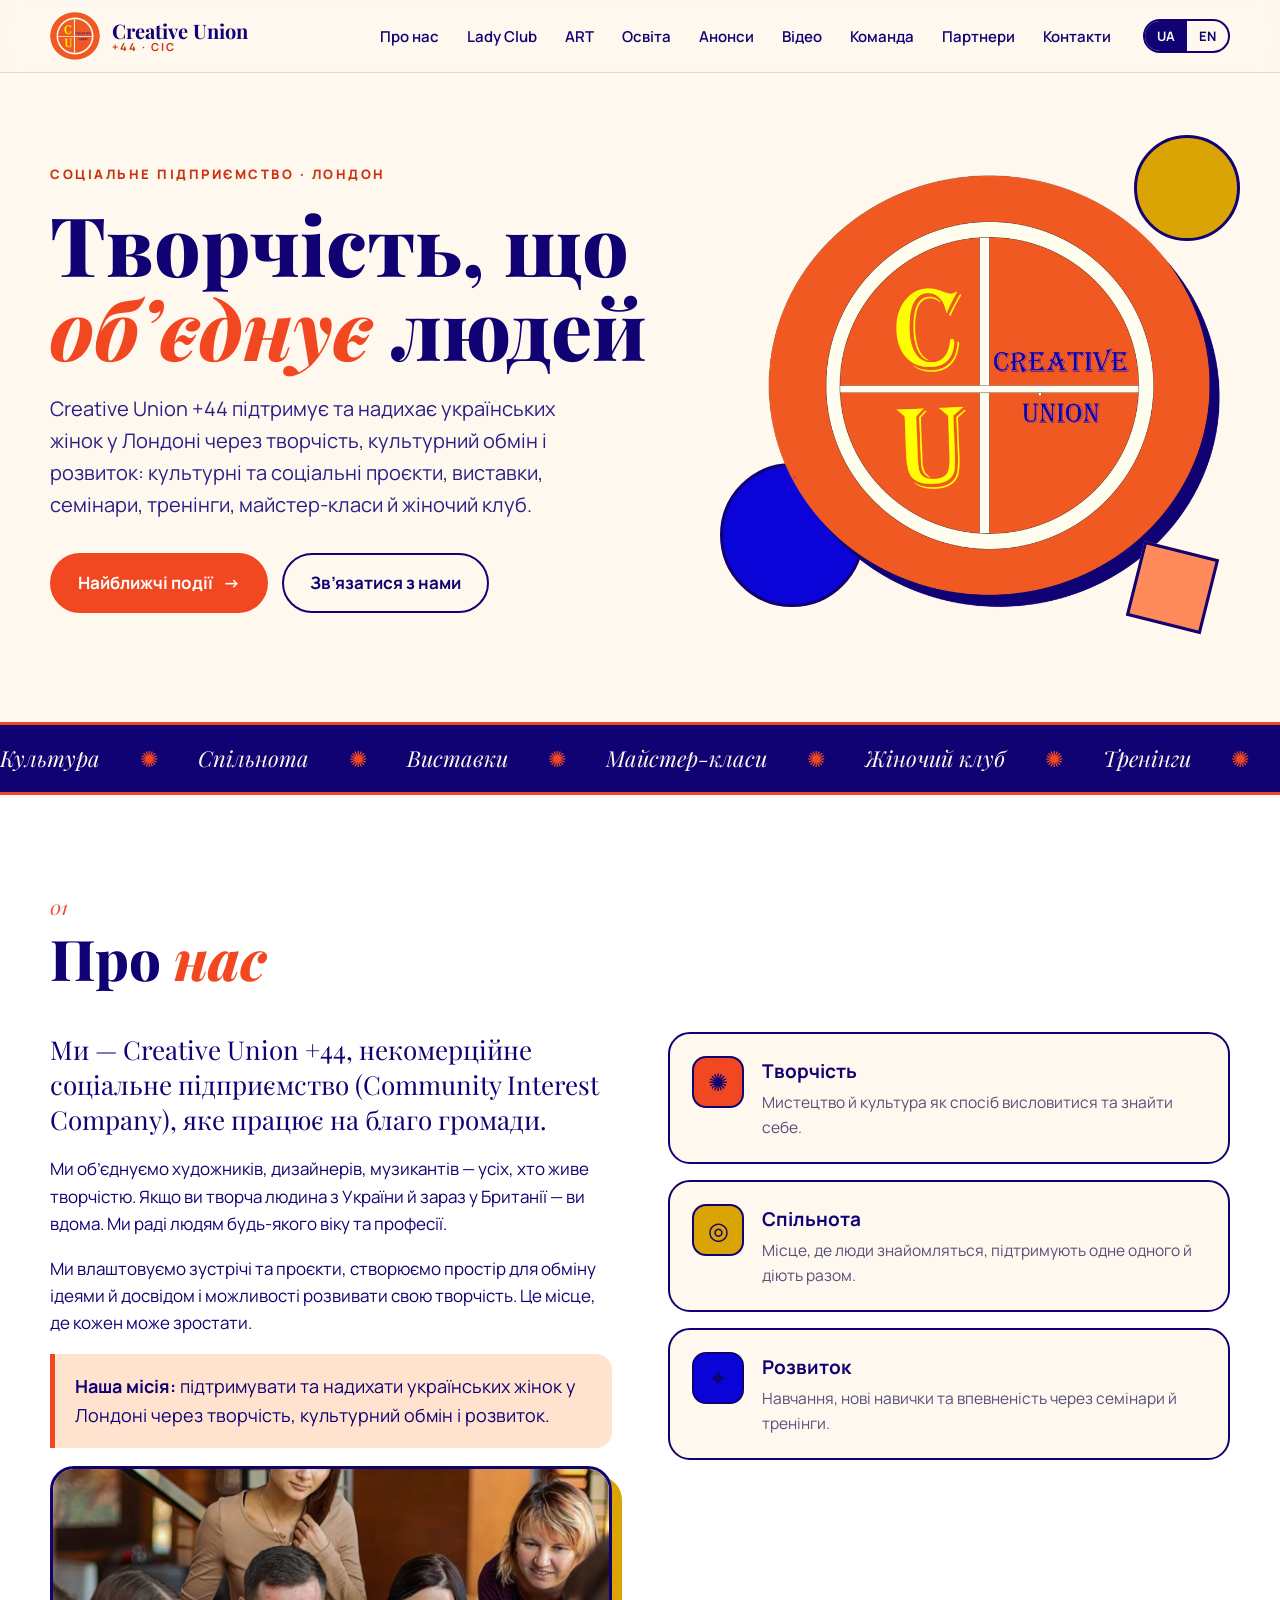
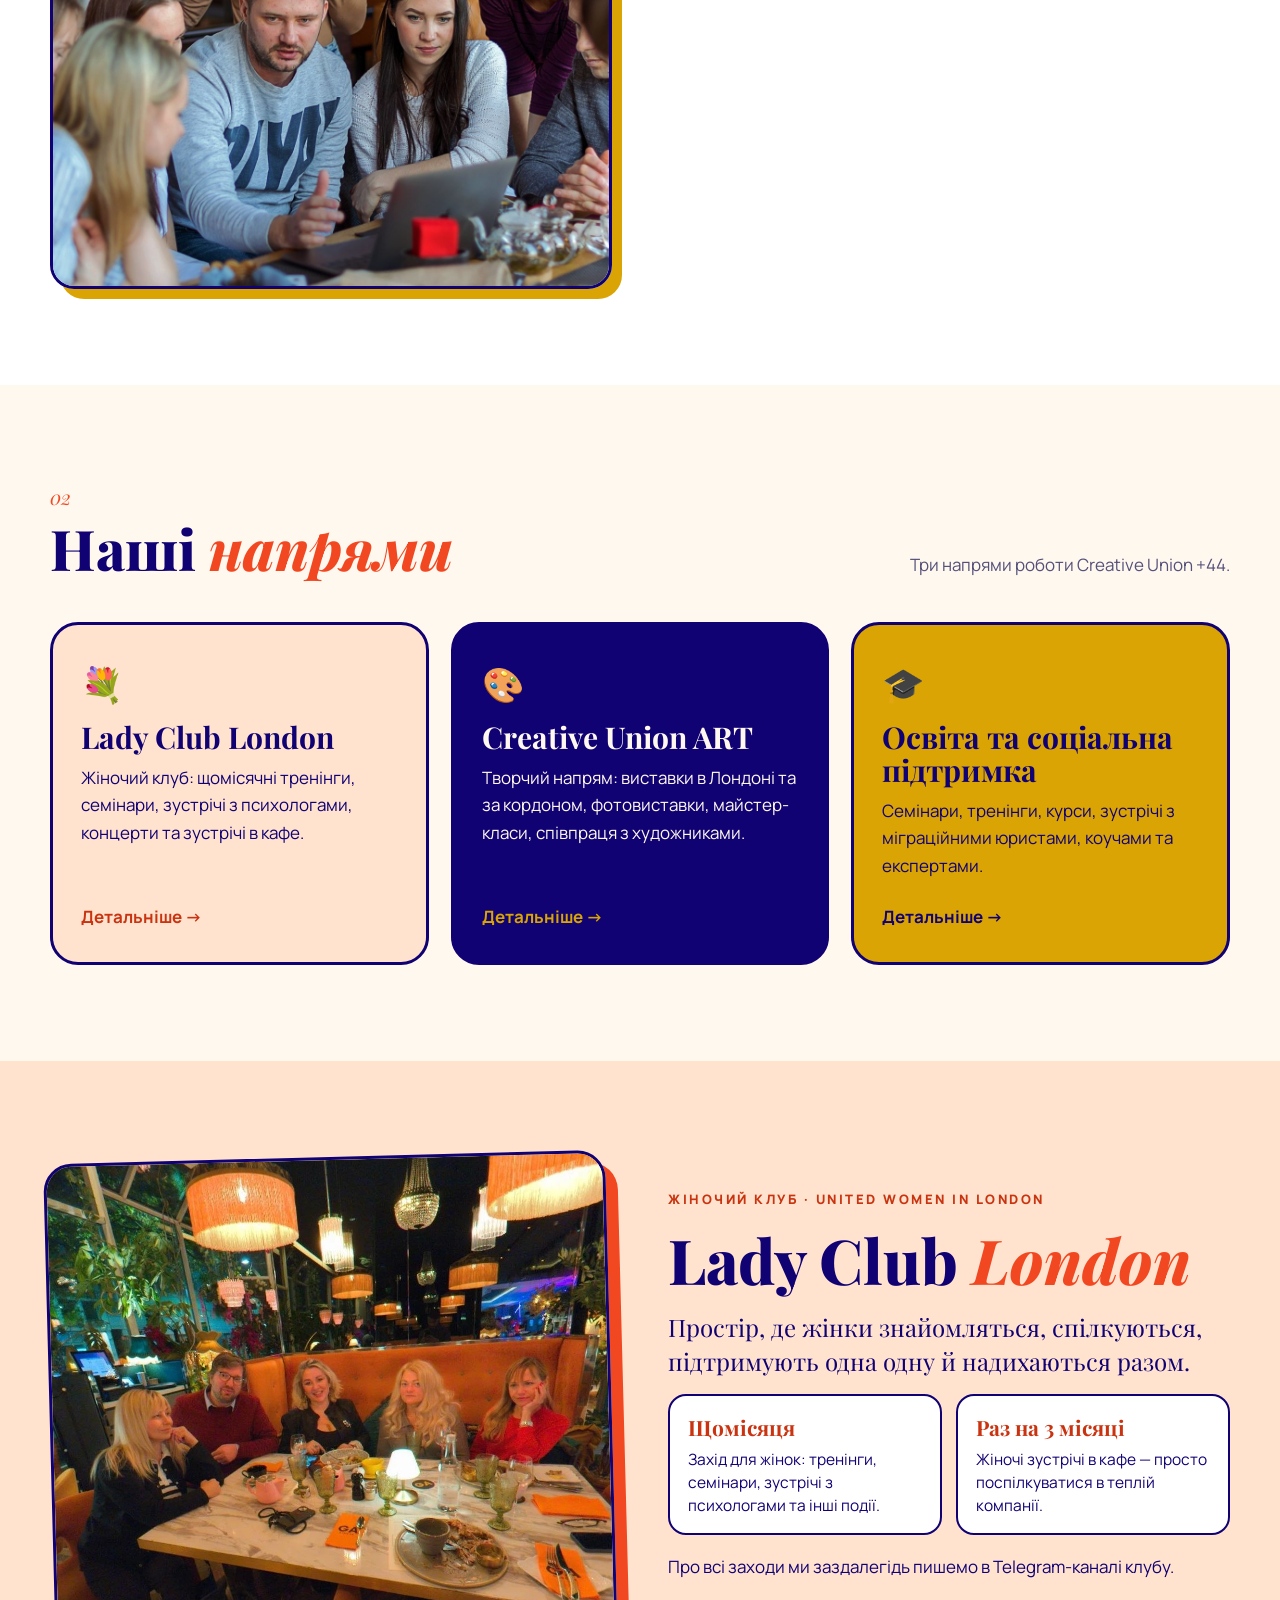
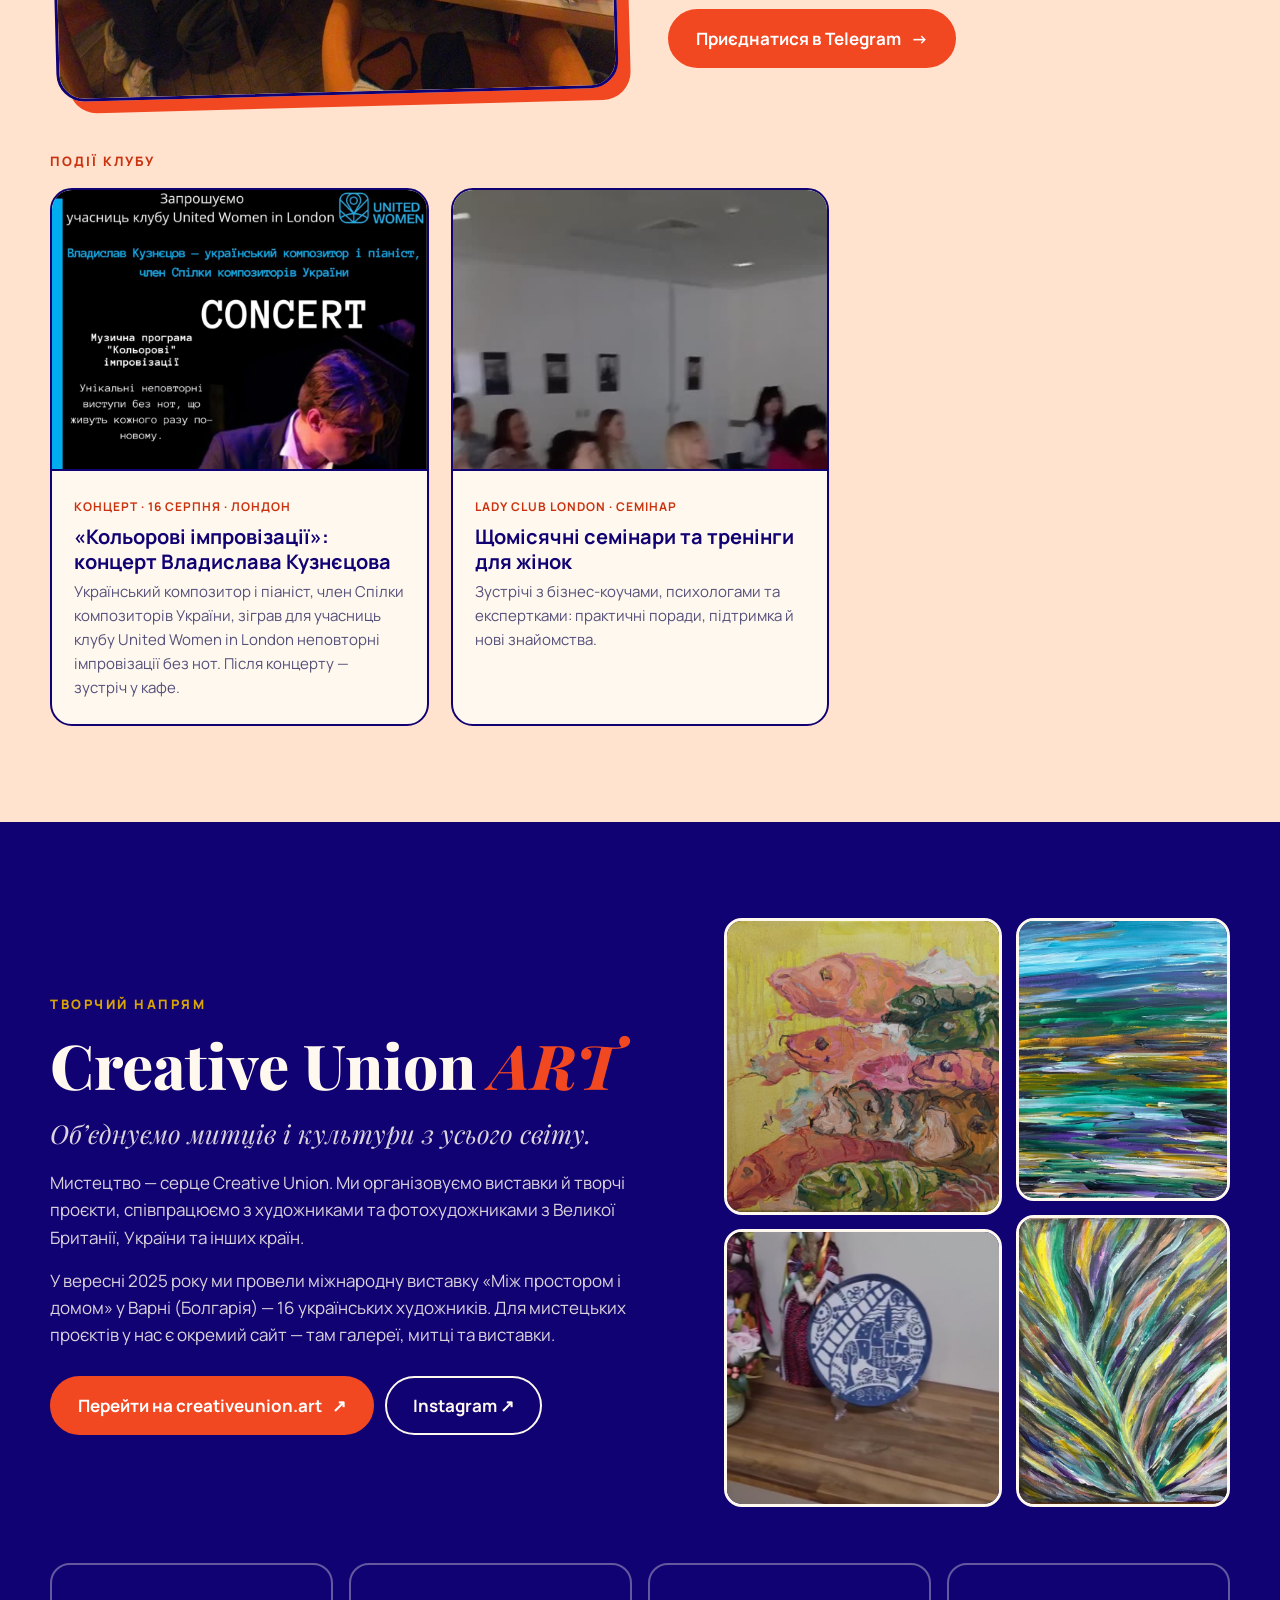
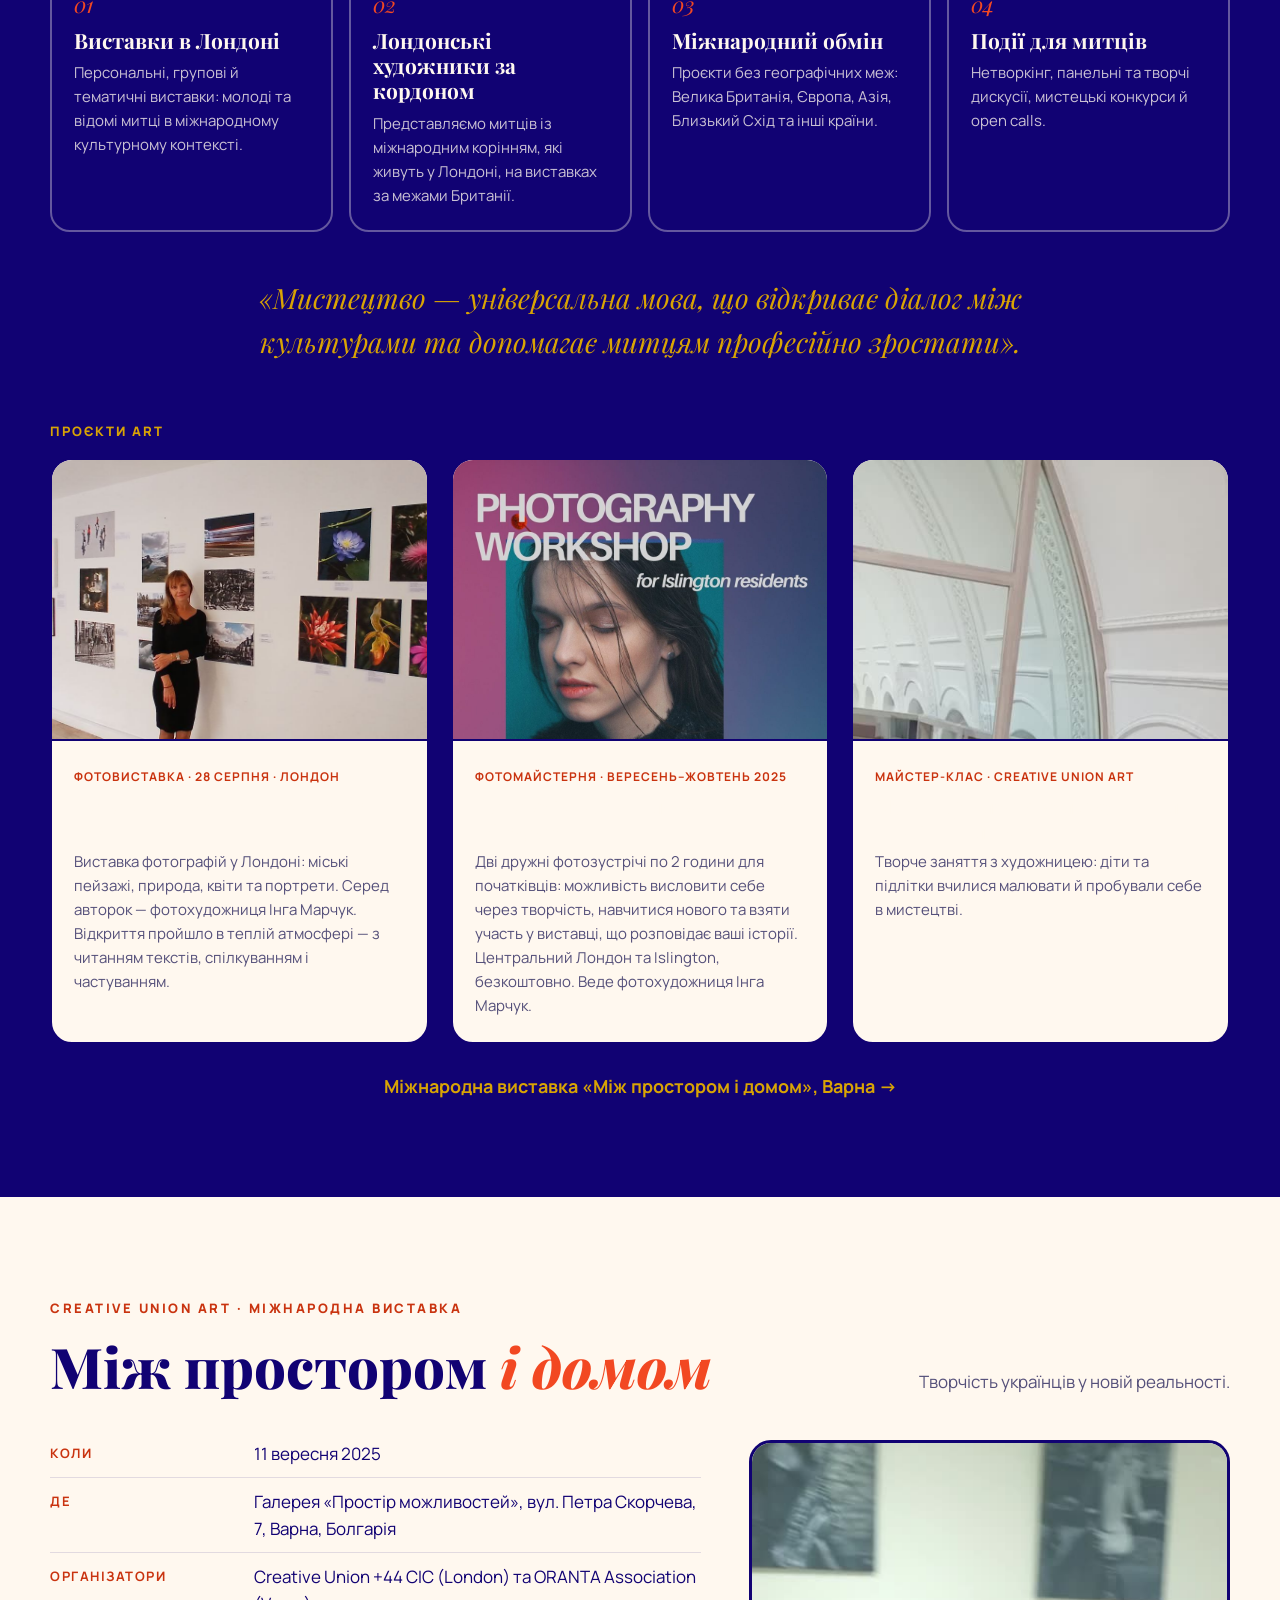
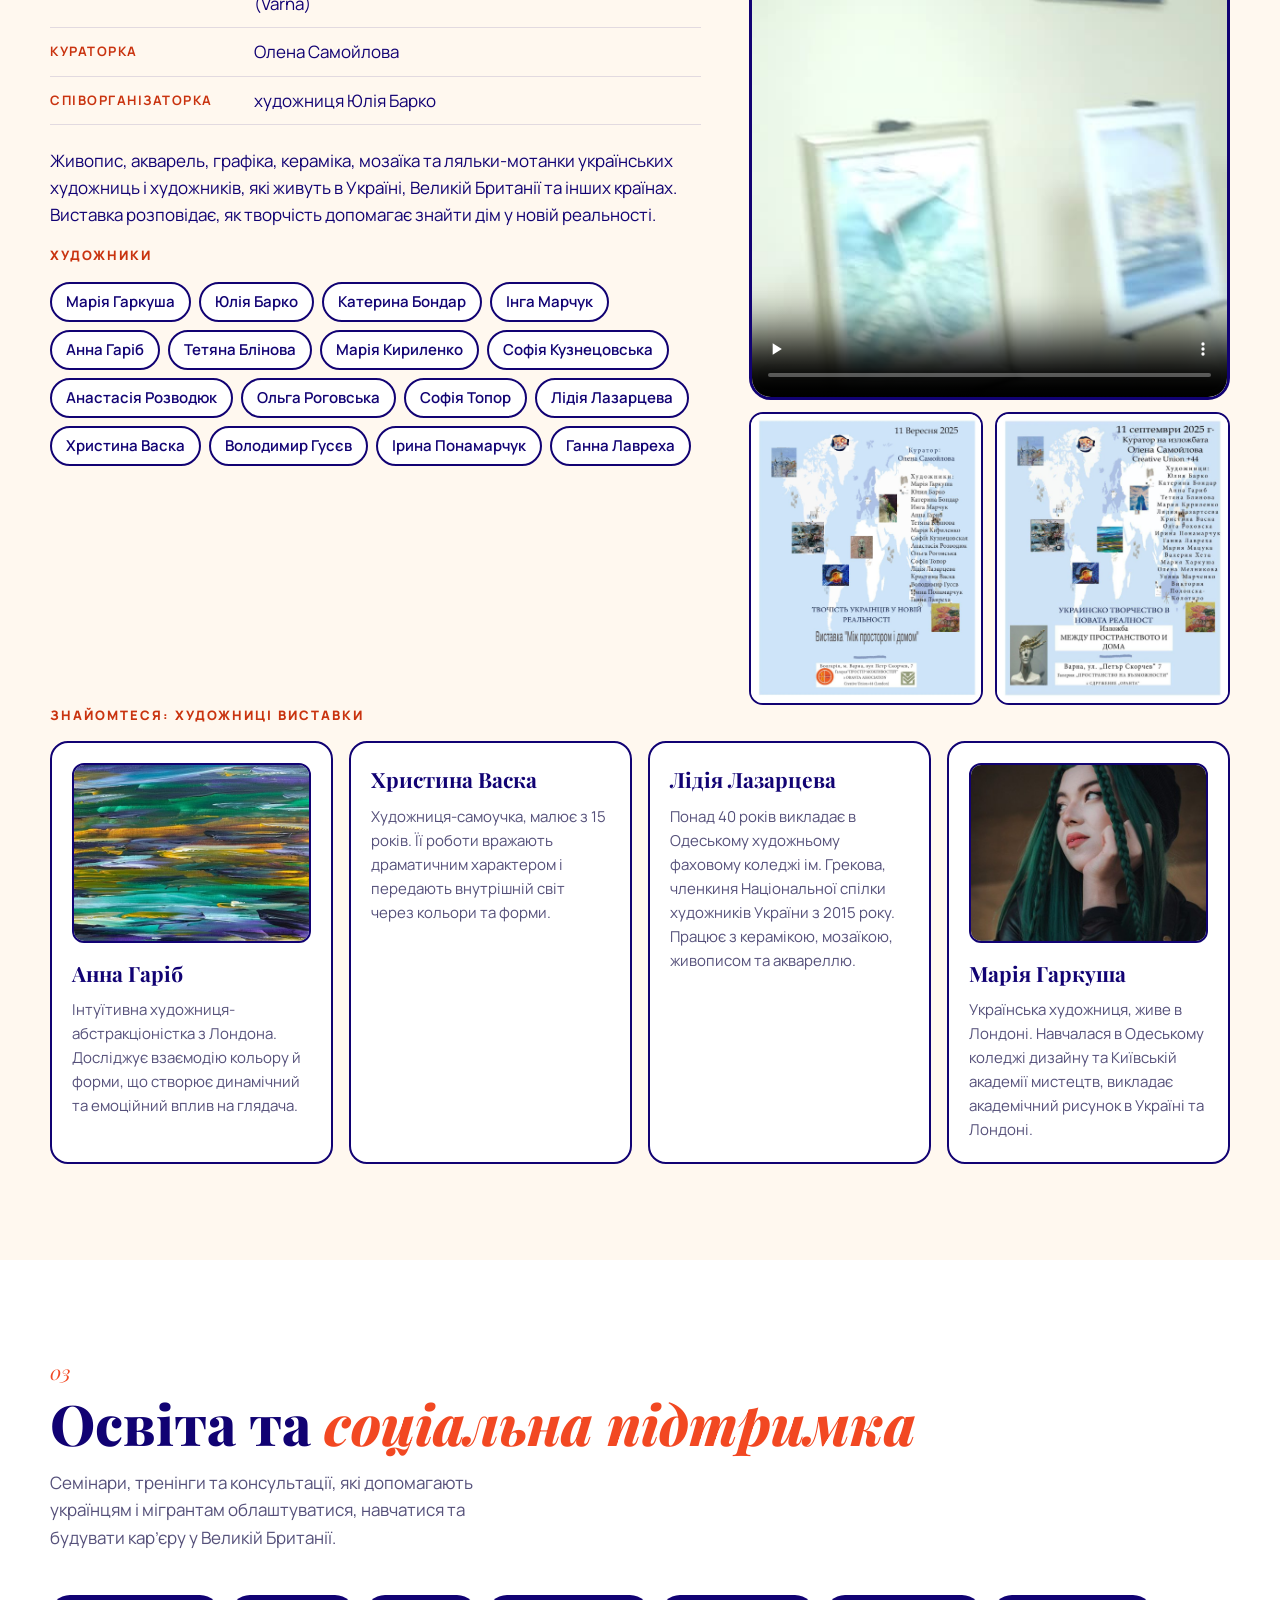
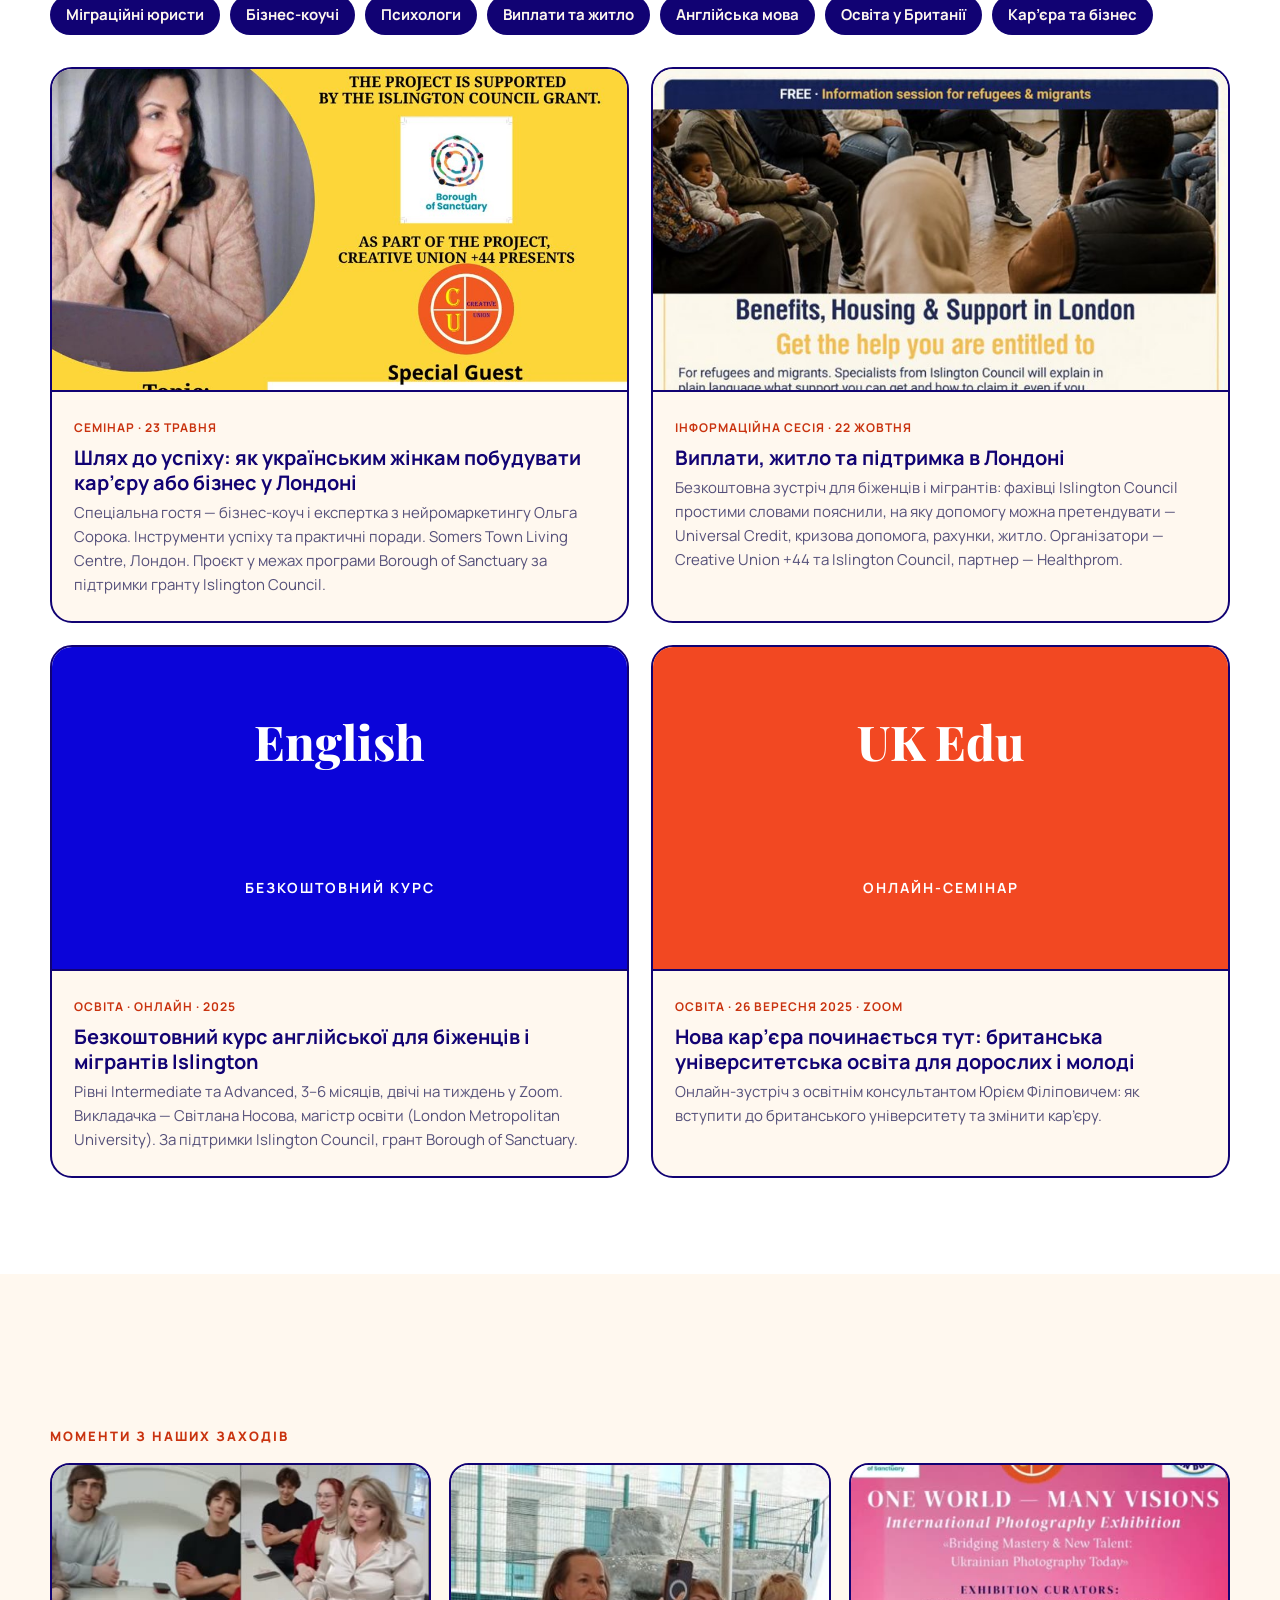
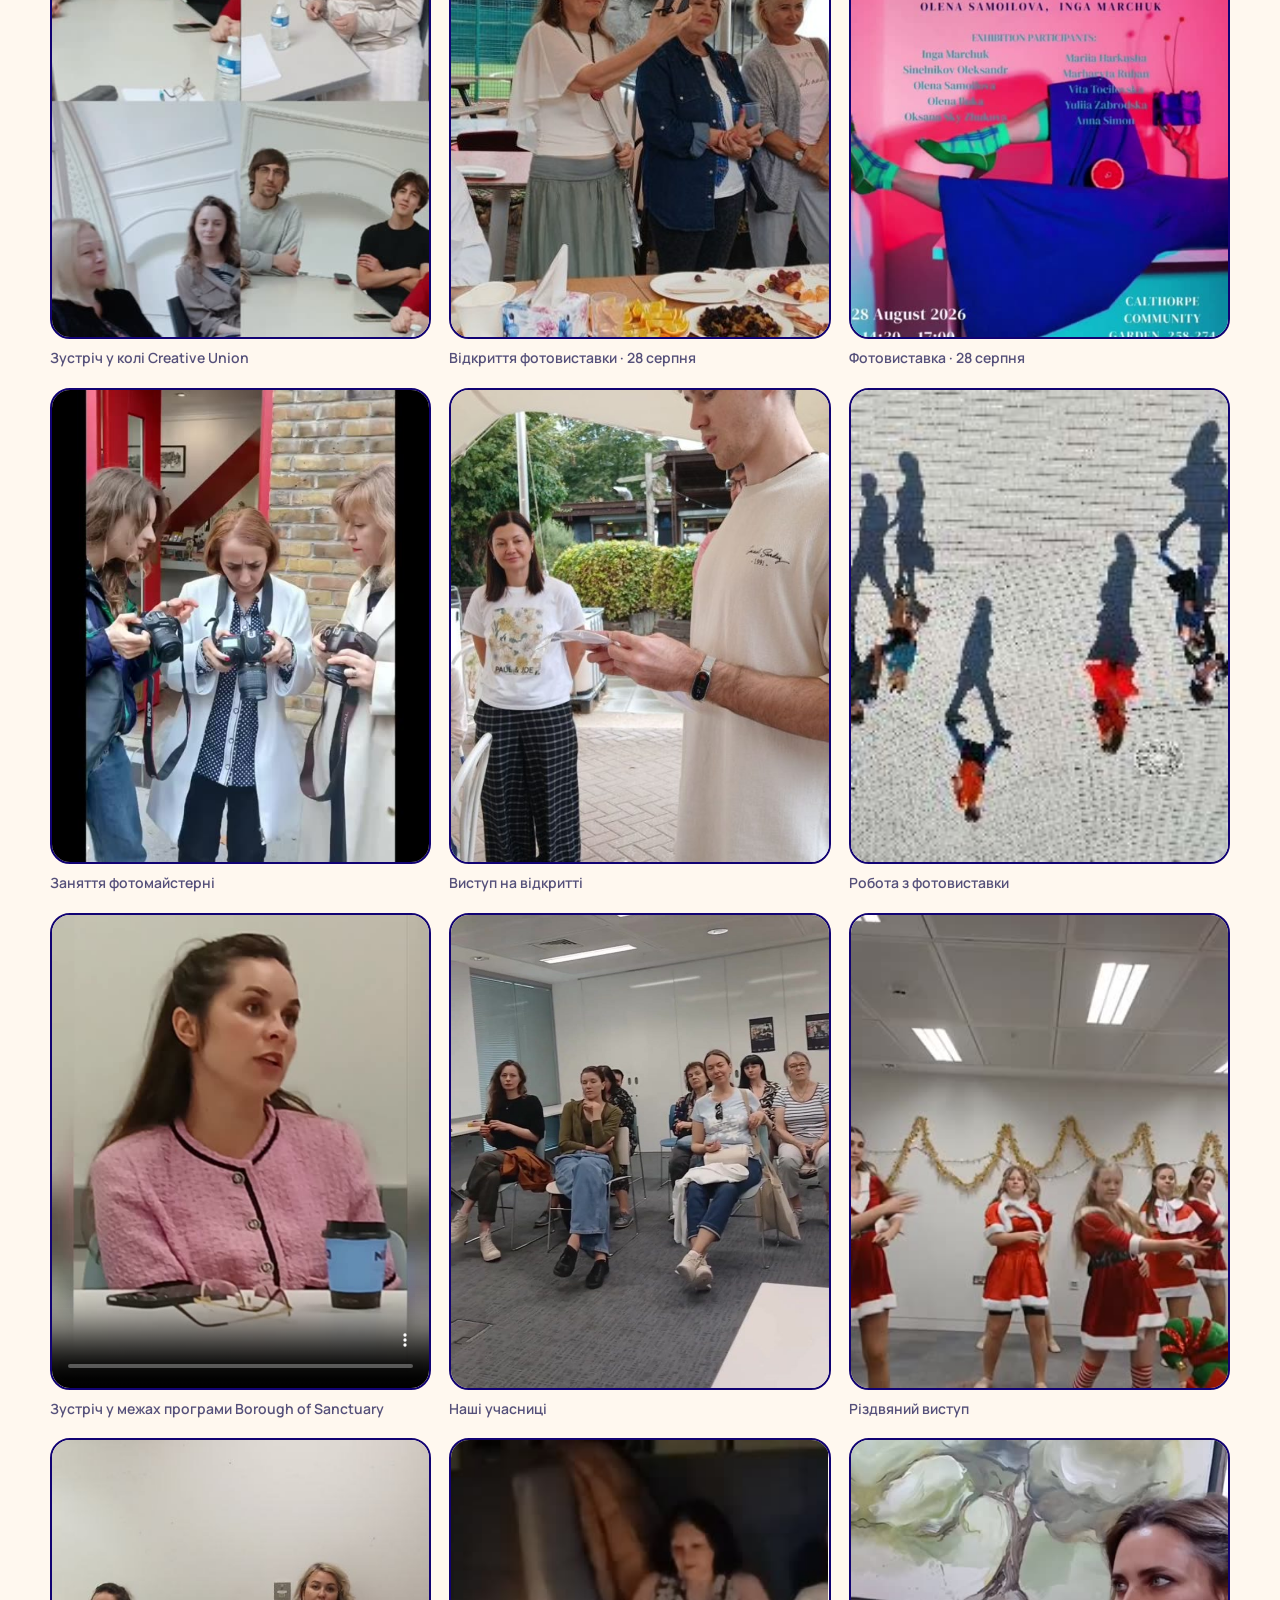
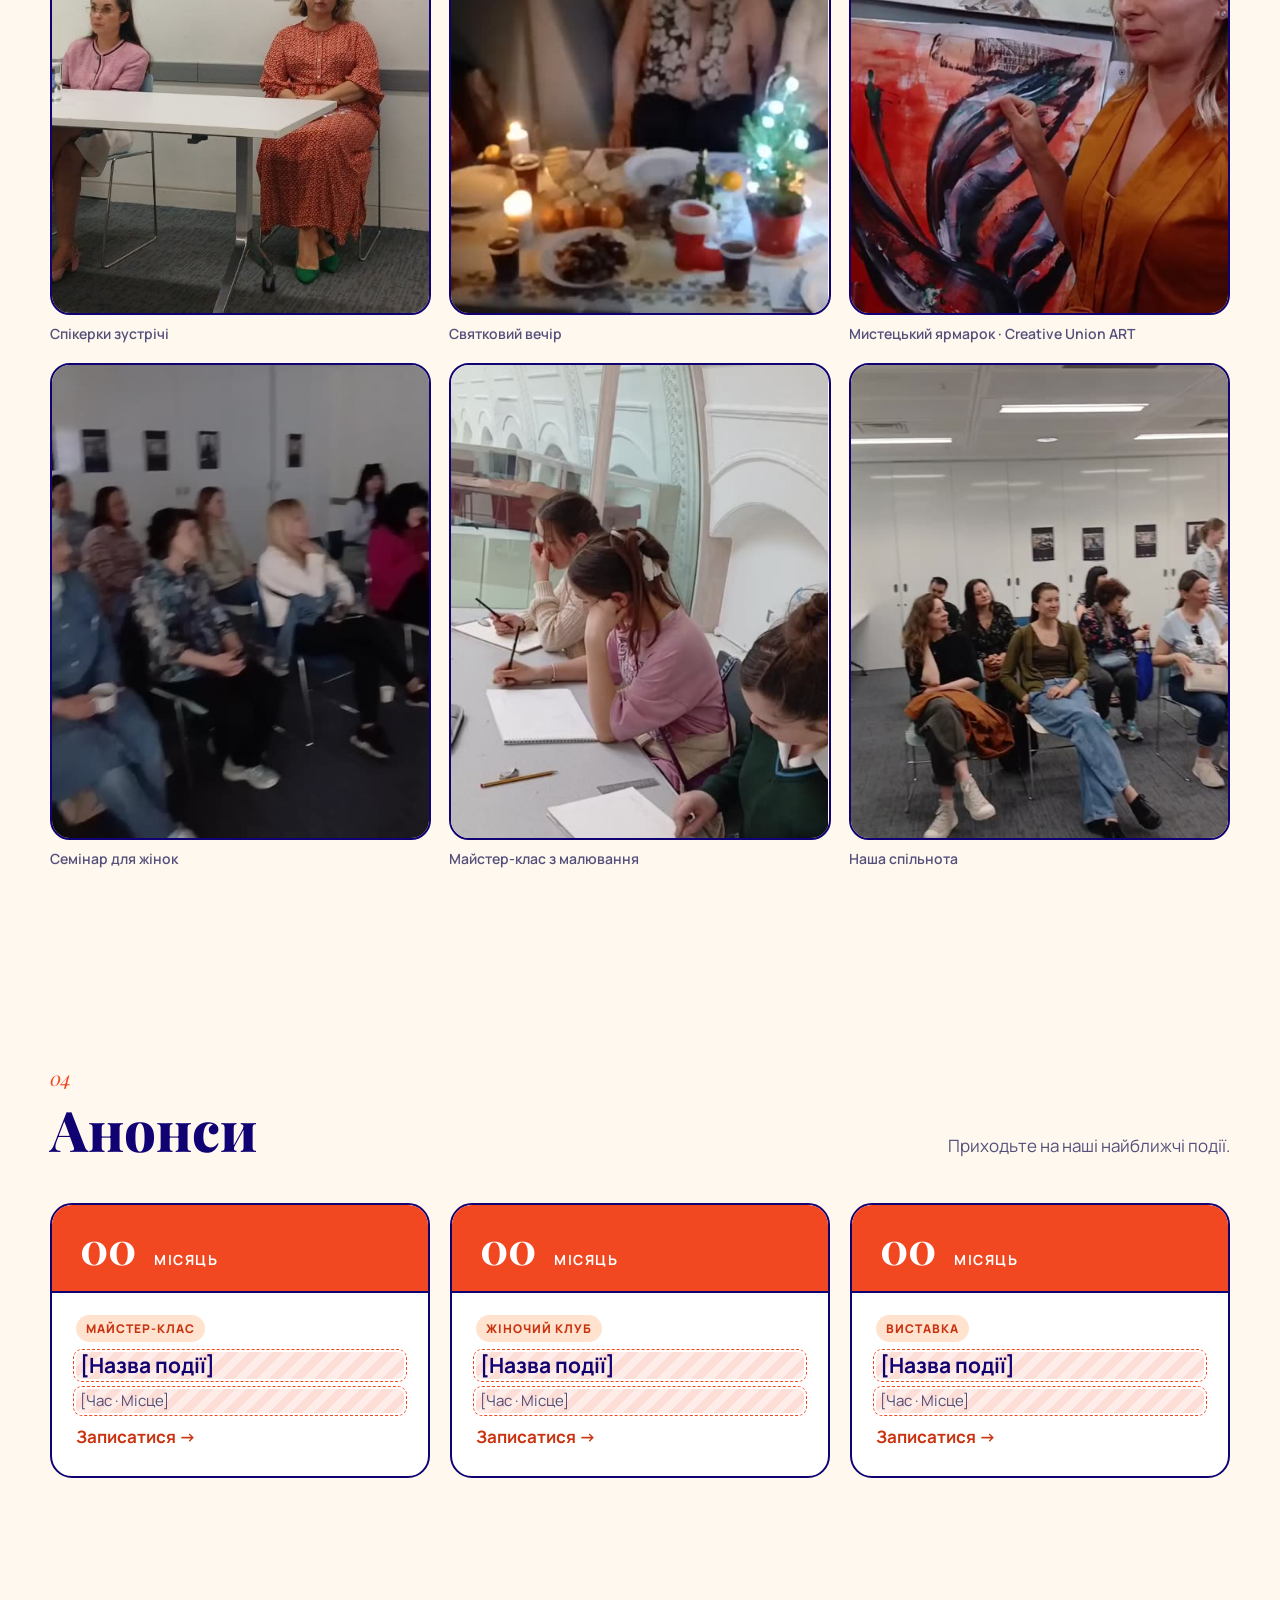
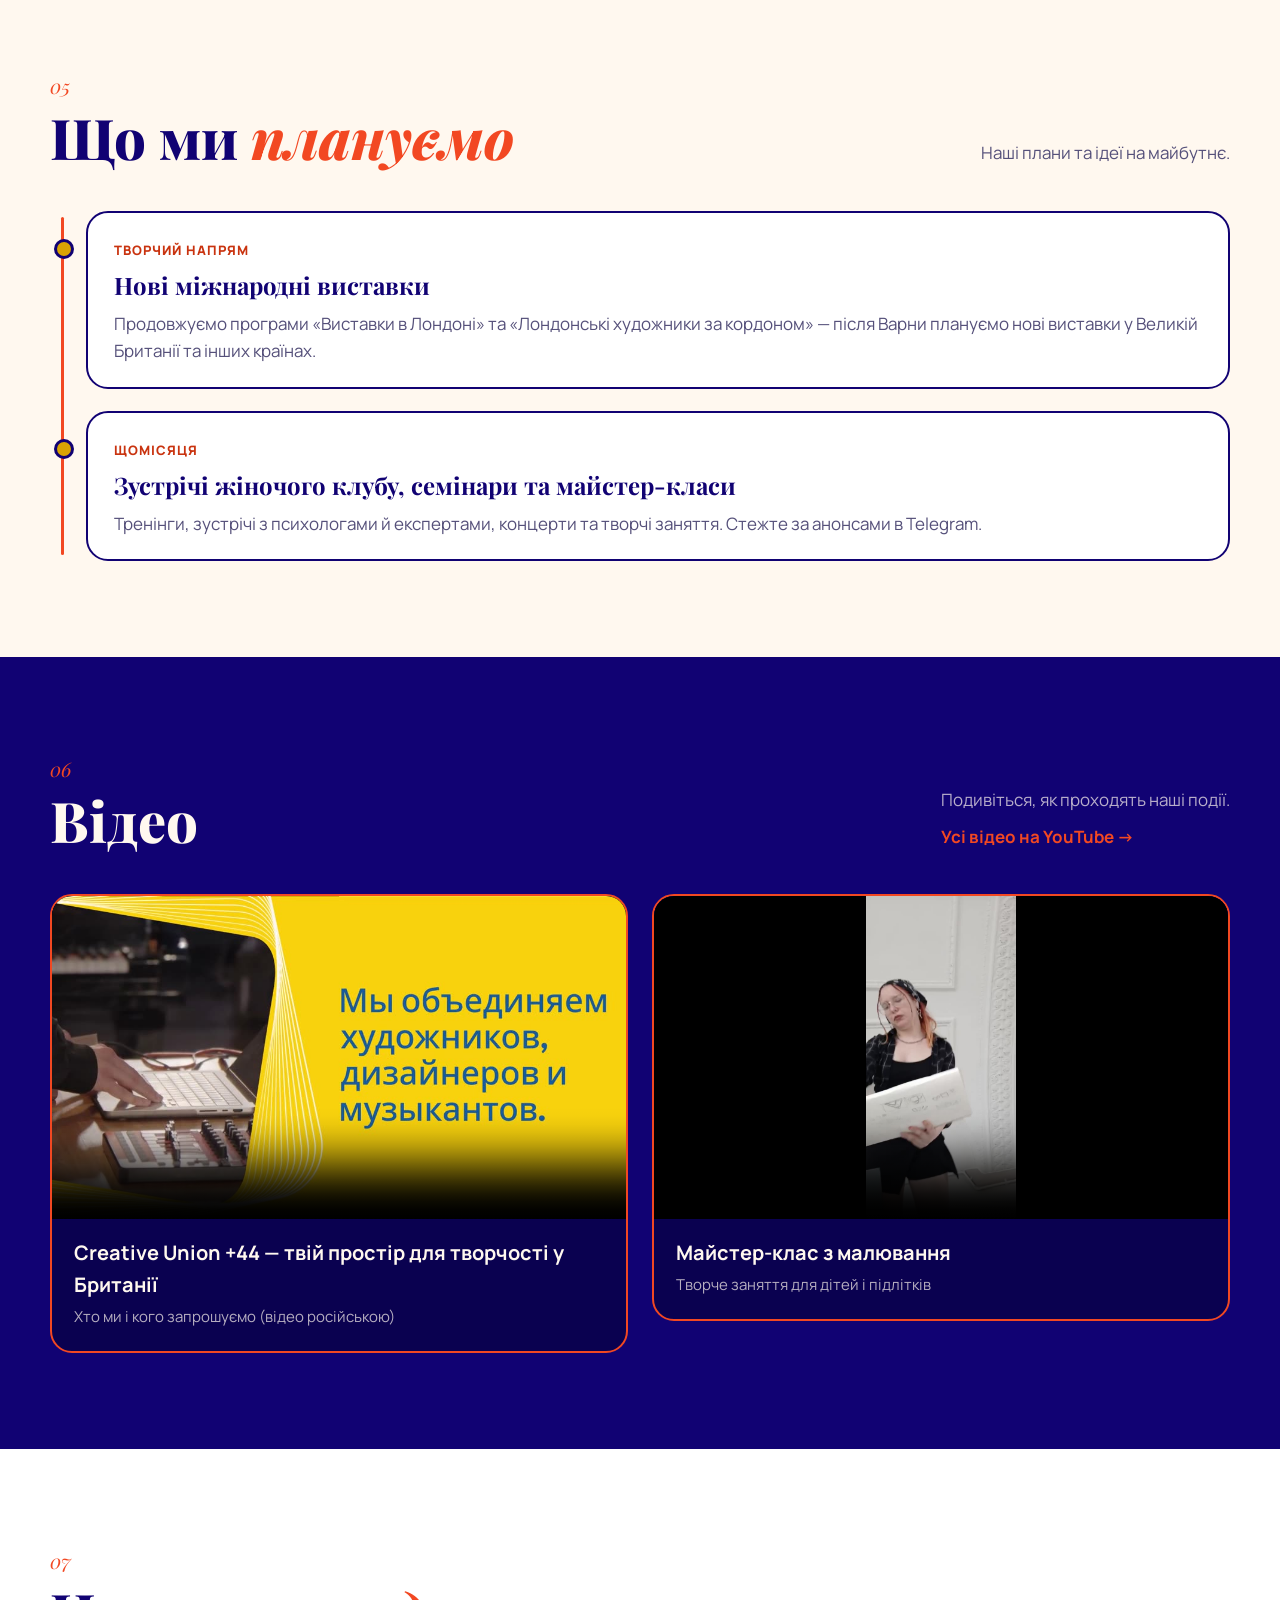
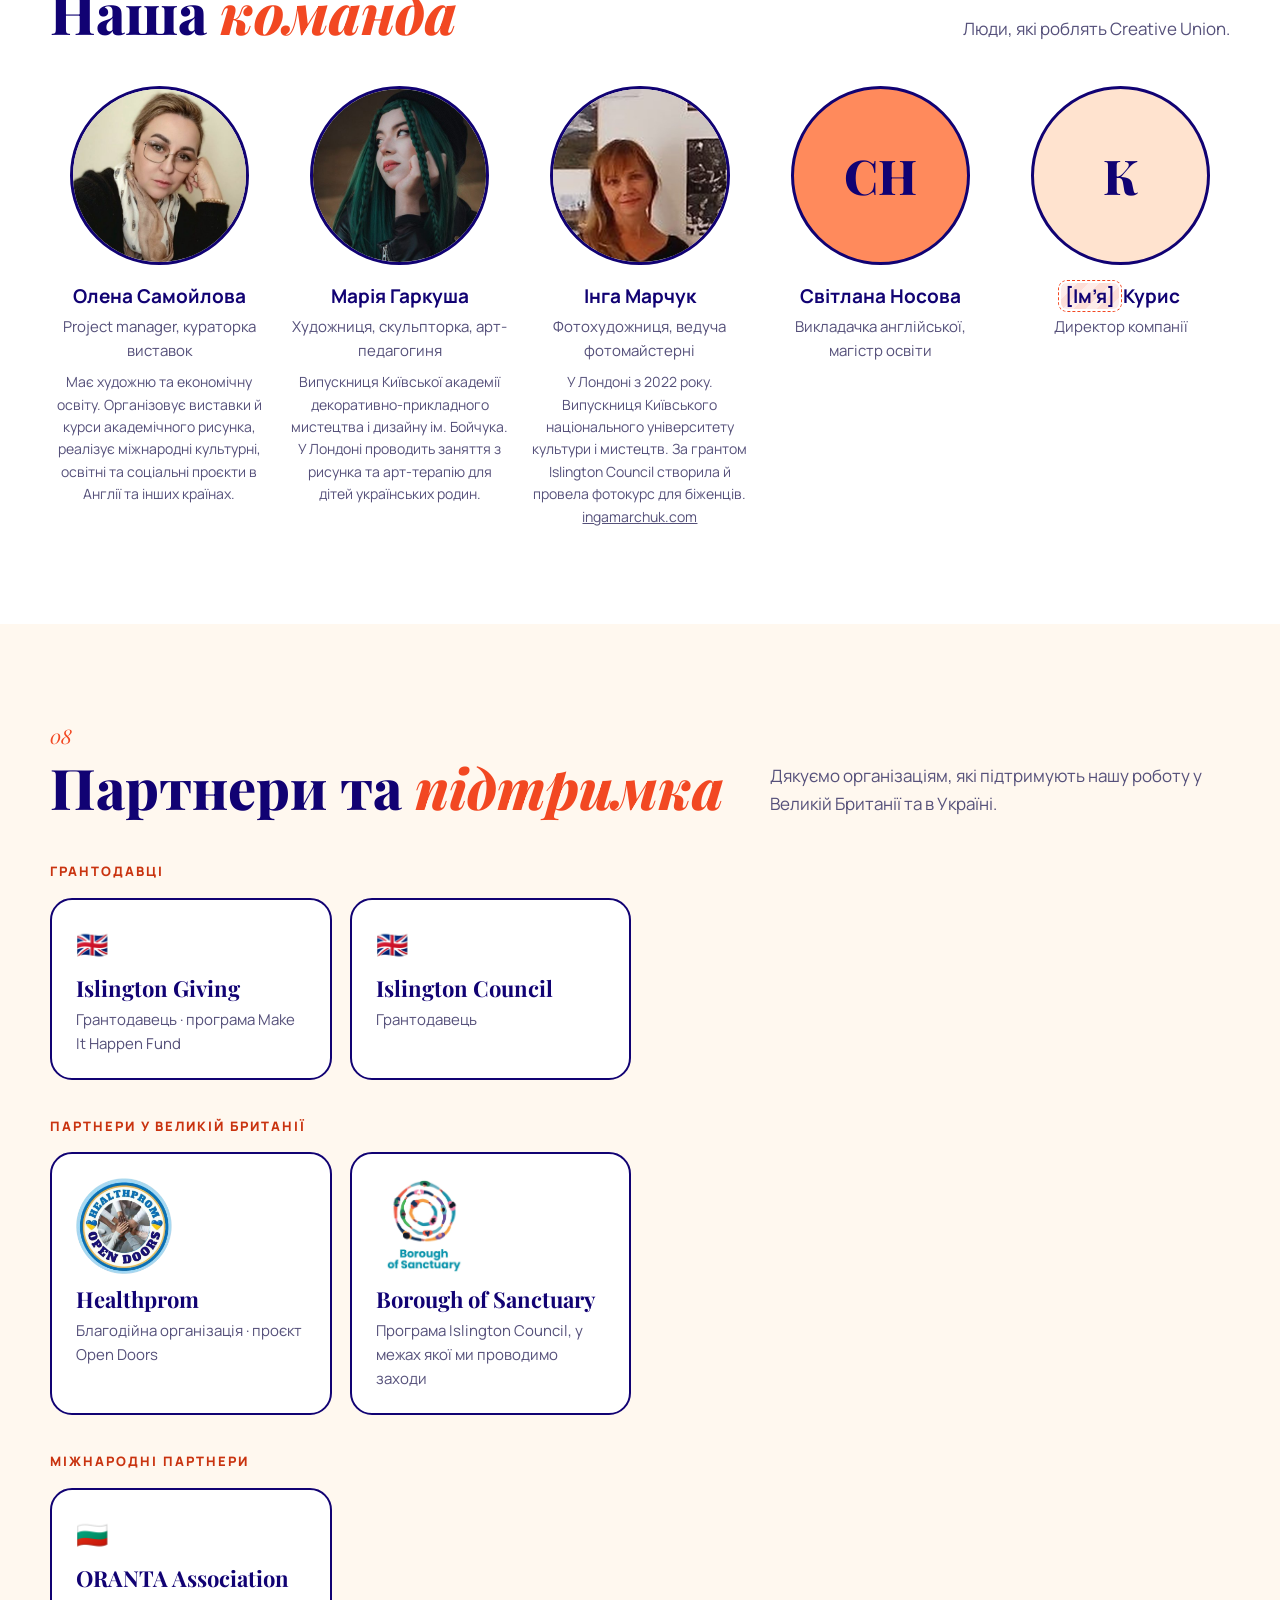
==== index.html @ 05b204c4 "Contacts: address Holly Park, London N4 4BL with map Co-Authored-By: Claude Opus 5.5 <noreply@anthro" ====
<!doctype html>
<html lang="uk">
<head>
  <meta charset="utf-8">
  <meta name="viewport" content="width=device-width, initial-scale=1">
  <title>Creative Union +44 CIC</title>
  <meta name="description" content="Creative Union +44 CIC — культурні та соціальні проєкти, виставки, семінари, тренінги, майстер-класи та жіночий клуб.">
  <meta name="theme-color" content="#f24822">
  <link rel="preconnect" href="https://fonts.googleapis.com">
  <link rel="preconnect" href="https://fonts.gstatic.com" crossorigin>
  <link href="https://fonts.googleapis.com/css2?family=Manrope:wght@400;600;700;800&family=Playfair+Display:ital,wght@0,700;0,800;1,700;1,800&display=swap&subset=cyrillic" rel="stylesheet">
  <link rel="stylesheet" href="styles.css">
  <link rel="icon" type="image/png" href="img/favicon.png">
  <link rel="apple-touch-icon" href="img/apple-touch-icon.png">
  <meta property="og:image" content="img/logo.png">
</head>
<body>

<!--
  HOW TO EDIT
  • Every text is written twice: data-l="uk" (Ukrainian) and data-l="en" (English).
  • Anything with class="ph" is a PLACEHOLDER — replace it with real content and remove "ph".
  • Logo: put the file at docs/img/logo.png and replace the "CU" text in .brand-mark with
    <img src="img/logo.png" alt="Creative Union +44 CIC">
-->

<header class="site-header">
  <div class="container nav">
    <a class="brand" href="#top">
      <span class="brand-mark"><img src="img/logo.png" alt="Creative Union +44 CIC logo"></span>
      <span class="brand-name">Creative Union <small>+44 · CIC</small></span>
    </a>
    <ul class="menu" id="menu">
      <li><a href="#about"><span data-l="uk">Про нас</span><span data-l="en">About</span></a></li>
      <li><a href="#club">Lady Club</a></li>
      <li><a href="#art">ART</a></li>
      <li><a href="#education"><span data-l="uk">Освіта</span><span data-l="en">Education</span></a></li>
      <li><a href="#events"><span data-l="uk">Анонси</span><span data-l="en">Events</span></a></li>
      <li><a href="#video"><span data-l="uk">Відео</span><span data-l="en">Video</span></a></li>
      <li><a href="#team"><span data-l="uk">Команда</span><span data-l="en">Team</span></a></li>
      <li><a href="#partners"><span data-l="uk">Партнери</span><span data-l="en">Partners</span></a></li>
      <li><a href="#contact"><span data-l="uk">Контакти</span><span data-l="en">Contact</span></a></li>
    </ul>
    <div class="lang" role="group" aria-label="Language">
      <button data-set="uk" type="button">UA</button>
      <button data-set="en" type="button">EN</button>
    </div>
    <button class="burger" id="burger" type="button" aria-label="Menu" aria-controls="menu" aria-expanded="false">
      <span></span><span></span><span></span>
    </button>
  </div>
</header>

<main id="top">

  <!-- HERO -->
  <section class="hero">
    <div class="container hero-grid">
      <div class="reveal">
        <span class="eyebrow">
          <span data-l="uk">Соціальне підприємство · Лондон</span>
          <span data-l="en">Community Interest Company · London</span>
        </span>
        <h1>
          <span data-l="uk">Творчість, що <em>об’єднує</em> людей</span>
          <span data-l="en">Creativity that <em>brings people</em> together</span>
        </h1>
        <p class="lead">
          <span data-l="uk">Creative Union +44 підтримує та надихає українських жінок у Лондоні через творчість, культурний обмін і розвиток: культурні та соціальні проєкти, виставки, семінари, тренінги, майстер-класи й жіночий клуб.</span>
          <span data-l="en">Creative Union +44 empowers Ukrainian women in London through creativity, cultural exchange and growth: cultural and social projects, exhibitions, seminars, trainings, workshops and our women’s club.</span>
        </p>
        <div class="hero-cta">
          <a class="btn btn-primary" href="#events"><span data-l="uk">Найближчі події</span><span data-l="en">Upcoming events</span> →</a>
          <a class="btn btn-ghost" href="#contact"><span data-l="uk">Зв’язатися з нами</span><span data-l="en">Get in touch</span></a>
        </div>
      </div>
      <div class="hero-art reveal" aria-hidden="true">
        <div class="shape s2"></div>
        <div class="shape s3"></div>
        <div class="shape s4"></div>
        <img class="hero-logo" src="img/logo.png" alt="">
      </div>
    </div>
  </section>

  <div class="ticker" aria-hidden="true">
    <div class="ticker-track">
      <span data-l="uk">Культура</span><span data-l="uk">Спільнота</span><span data-l="uk">Виставки</span><span data-l="uk">Майстер-класи</span><span data-l="uk">Жіночий клуб</span><span data-l="uk">Тренінги</span><span data-l="uk">Семінари</span><span data-l="uk">Соціальні проєкти</span>
      <span data-l="uk">Культура</span><span data-l="uk">Спільнота</span><span data-l="uk">Виставки</span><span data-l="uk">Майстер-класи</span><span data-l="uk">Жіночий клуб</span><span data-l="uk">Тренінги</span><span data-l="uk">Семінари</span><span data-l="uk">Соціальні проєкти</span>
      <span data-l="en">Culture</span><span data-l="en">Community</span><span data-l="en">Exhibitions</span><span data-l="en">Workshops</span><span data-l="en">Women’s Club</span><span data-l="en">Trainings</span><span data-l="en">Seminars</span><span data-l="en">Social projects</span>
      <span data-l="en">Culture</span><span data-l="en">Community</span><span data-l="en">Exhibitions</span><span data-l="en">Workshops</span><span data-l="en">Women’s Club</span><span data-l="en">Trainings</span><span data-l="en">Seminars</span><span data-l="en">Social projects</span>
    </div>
  </div>

  <!-- ABOUT -->
  <section class="block alt" id="about">
    <div class="container">
      <div class="section-head reveal">
        <div>
          <span class="num">01</span>
          <h2><span data-l="uk">Про <em>нас</em></span><span data-l="en">About <em>us</em></span></h2>
        </div>
      </div>
      <div class="about-grid">
        <div class="about-text reveal">
          <p class="big">
            <span data-l="uk">Ми — Creative Union +44, некомерційне соціальне підприємство (Community Interest Company), яке працює на благо громади.</span>
            <span data-l="en">We are Creative Union +44, a Community Interest Company working for the benefit of our community.</span>
          </p>
          <p>
            <span data-l="uk">Ми об’єднуємо художників, дизайнерів, музикантів — усіх, хто живе творчістю. Якщо ви творча людина з України й зараз у Британії — ви вдома. Ми раді людям будь-якого віку та професії.</span>
            <span data-l="en">We bring together artists, designers and musicians — everyone who lives by creativity. If you are a creative person from Ukraine now living in Britain, you are at home here. People of every age and profession are welcome.</span>
          </p>
          <p>
            <span data-l="uk">Ми влаштовуємо зустрічі та проєкти, створюємо простір для обміну ідеями й досвідом і можливості розвивати свою творчість. Це місце, де кожен може зростати.</span>
            <span data-l="en">We organise meet-ups and projects and create a space to share ideas and experience and to develop your creativity. A place where everyone can grow.</span>
          </p>
          <p class="mission">
            <span data-l="uk"><b>Наша місія:</b> підтримувати та надихати українських жінок у Лондоні через творчість, культурний обмін і розвиток.</span>
            <span data-l="en"><b>Our mission:</b> CU +44 empowers Ukrainian women in London through creativity, cultural exchange and growth.</span>
          </p>
          <img class="about-photo" src="img/community-workshop.jpg" alt="Учасники заходу Creative Union / Creative Union event participants" width="1200" height="900" loading="lazy">
        </div>
        <div class="values reveal">
          <div class="value">
            <div class="ico bg-orange">✺</div>
            <div>
              <h3><span data-l="uk">Творчість</span><span data-l="en">Creativity</span></h3>
              <p><span data-l="uk">Мистецтво й культура як спосіб висловитися та знайти себе.</span><span data-l="en">Art and culture as a way to express yourself and find your voice.</span></p>
            </div>
          </div>
          <div class="value">
            <div class="ico bg-sun">◎</div>
            <div>
              <h3><span data-l="uk">Спільнота</span><span data-l="en">Community</span></h3>
              <p><span data-l="uk">Місце, де люди знайомляться, підтримують одне одного й діють разом.</span><span data-l="en">A place where people meet, support each other and act together.</span></p>
            </div>
          </div>
          <div class="value">
            <div class="ico bg-teal">✦</div>
            <div>
              <h3><span data-l="uk">Розвиток</span><span data-l="en">Growth</span></h3>
              <p><span data-l="uk">Навчання, нові навички та впевненість через семінари й тренінги.</span><span data-l="en">Learning, new skills and confidence through seminars and trainings.</span></p>
            </div>
          </div>
        </div>
      </div>
    </div>
  </section>

  <!-- DIRECTIONS -->
  <section class="block" id="work">
    <div class="container">
      <div class="section-head reveal">
        <div>
          <span class="num">02</span>
          <h2><span data-l="uk">Наші <em>напрями</em></span><span data-l="en">What <em>we do</em></span></h2>
        </div>
        <p><span data-l="uk">Три напрями роботи Creative Union +44.</span><span data-l="en">The three areas of Creative Union +44.</span></p>
      </div>
      <div class="pillars">
        <a class="pillar pl-club reveal" href="#club">
          <span class="ico">💐</span>
          <h3>Lady Club London</h3>
          <p><span data-l="uk">Жіночий клуб: щомісячні тренінги, семінари, зустрічі з психологами, концерти та зустрічі в кафе.</span><span data-l="en">Women’s club: monthly trainings, seminars, sessions with psychologists, concerts and café meet-ups.</span></p>
          <span class="dir-link"><span data-l="uk">Детальніше →</span><span data-l="en">Learn more →</span></span>
        </a>
        <a class="pillar pl-art reveal" href="#art">
          <span class="ico">🎨</span>
          <h3>Creative Union ART</h3>
          <p><span data-l="uk">Творчий напрям: виставки в Лондоні та за кордоном, фотовиставки, майстер-класи, співпраця з художниками.</span><span data-l="en">Our creative direction: exhibitions in London and abroad, photo shows, workshops and work with artists.</span></p>
          <span class="dir-link"><span data-l="uk">Детальніше →</span><span data-l="en">Learn more →</span></span>
        </a>
        <a class="pillar pl-edu reveal" href="#education">
          <span class="ico">🎓</span>
          <h3><span data-l="uk">Освіта та соціальна підтримка</span><span data-l="en">Education &amp; social support</span></h3>
          <p><span data-l="uk">Семінари, тренінги, курси, зустрічі з міграційними юристами, коучами та експертами.</span><span data-l="en">Seminars, trainings, courses and sessions with immigration lawyers, coaches and experts.</span></p>
          <span class="dir-link"><span data-l="uk">Детальніше →</span><span data-l="en">Learn more →</span></span>
        </a>
      </div>
    </div>
  </section>

  <!-- LADY CLUB LONDON -->
  <section class="block club" id="club">
    <div class="container club-grid">
      <figure class="club-photo reveal">
        <img src="img/lady-club.jpg" alt="Зустріч Lady Club London / Lady Club London meet-up" width="962" height="920" loading="lazy">
      </figure>
      <div class="club-text reveal">
        <span class="eyebrow"><span data-l="uk">Жіночий клуб · United Women in London</span><span data-l="en">Women’s Club · United Women in London</span></span>
        <h2>Lady Club <em>London</em></h2>
        <p class="big">
          <span data-l="uk">Простір, де жінки знайомляться, спілкуються, підтримують одна одну й надихаються разом.</span>
          <span data-l="en">A place where women meet, talk, support each other and find inspiration together.</span>
        </p>
        <div class="rhythm">
          <div class="rhythm-item">
            <b><span data-l="uk">Щомісяця</span><span data-l="en">Monthly</span></b>
            <span data-l="uk">Захід для жінок: тренінги, семінари, зустрічі з психологами та інші події.</span>
            <span data-l="en">An event for women: trainings, seminars, sessions with psychologists and more.</span>
          </div>
          <div class="rhythm-item">
            <b><span data-l="uk">Раз на 3 місяці</span><span data-l="en">Every 3 months</span></b>
            <span data-l="uk">Жіночі зустрічі в кафе — просто поспілкуватися в теплій компанії.</span>
            <span data-l="en">Women’s meet-ups in a café — simply to talk in good company.</span>
          </div>
        </div>
        <p>
          <span data-l="uk">Про всі заходи ми заздалегідь пишемо в Telegram-каналі клубу.</span>
          <span data-l="en">We announce every event in advance on the club’s Telegram channel.</span>
        </p>
        <a class="btn btn-primary" href="https://t.me/Lady_Club_London" target="_blank" rel="noopener"><span data-l="uk">Приєднатися в Telegram</span><span data-l="en">Join on Telegram</span> →</a>
      </div>
    </div>
    <div class="container">
      <h3 class="partner-group reveal sub-head"><span data-l="uk">Події клубу</span><span data-l="en">Club events</span></h3>
      <div class="projects">
        <article class="project reveal">
          <a class="thumb thumb-img" href="img/concert-kuznetsov-poster.jpg" target="_blank" rel="noopener">
            <img src="img/concert-kuznetsov-poster.jpg" alt="Афіша концерту Владислава Кузнєцова / Vladyslav Kuznietsov concert poster" loading="lazy">
          </a>
          <div class="info">
            <small><span data-l="uk">Концерт · 16 серпня · Лондон</span><span data-l="en">Concert · 16 August · London</span></small>
            <h3><span data-l="uk">«Кольорові імпровізації»: концерт Владислава Кузнєцова</span><span data-l="en">“Colour Improvisations”: a concert by Vladyslav Kuznietsov</span></h3>
            <p><span data-l="uk">Український композитор і піаніст, член Спілки композиторів України, зіграв для учасниць клубу United Women in London неповторні імпровізації без нот. Після концерту — зустріч у кафе.</span><span data-l="en">The Ukrainian composer and pianist, a member of the National Union of Composers of Ukraine, played unique improvisations for members of the United Women in London club, followed by a café meet-up.</span></p>
          </div>
        </article>
        <article class="project reveal">
          <div class="thumb thumb-img"><img src="media/women-seminar-poster.jpg" alt="Семінар для жінок / Seminar for women" loading="lazy"></div>
          <div class="info">
            <small><span data-l="uk">Lady Club London · семінар</span><span data-l="en">Lady Club London · seminar</span></small>
            <h3><span data-l="uk">Щомісячні семінари та тренінги для жінок</span><span data-l="en">Monthly seminars and trainings for women</span></h3>
            <p><span data-l="uk">Зустрічі з бізнес-коучами, психологами та експертками: практичні поради, підтримка й нові знайомства.</span><span data-l="en">Sessions with business coaches, psychologists and experts: practical advice, support and new connections.</span></p>
          </div>
        </article>
      </div>
    </div>
  </section>

  <!-- CREATIVE UNION ART -->
  <section class="block art" id="art">
    <div class="container art-grid">
      <div class="art-text reveal">
        <span class="eyebrow"><span data-l="uk">Творчий напрям</span><span data-l="en">Creative direction</span></span>
        <h2>Creative Union <em>ART</em></h2>
        <p class="big">
          <span data-l="uk">Об’єднуємо митців і культури з усього світу.</span>
          <span data-l="en">Connecting global artists and cultures.</span>
        </p>
        <p>
          <span data-l="uk">Мистецтво — серце Creative Union. Ми організовуємо виставки й творчі проєкти, співпрацюємо з художниками та фотохудожниками з Великої Британії, України та інших країн.</span>
          <span data-l="en">Art is at the heart of Creative Union. We organise exhibitions and creative projects and work with artists and photographers from the UK, Ukraine and beyond.</span>
        </p>
        <p>
          <span data-l="uk">У вересні 2025 року ми провели міжнародну виставку «Між простором і домом» у Варні (Болгарія) — 16 українських художників. Для мистецьких проєктів у нас є окремий сайт — там галереї, митці та виставки.</span>
          <span data-l="en">In September 2025 we held the international exhibition “Between Space and Home” in Varna, Bulgaria, featuring 16 Ukrainian artists. Our art projects have their own website, with galleries, artists and exhibitions.</span>
        </p>
        <a class="btn btn-primary" href="https://www.creativeunion.art/" target="_blank" rel="noopener"><span data-l="uk">Перейти на creativeunion.art</span><span data-l="en">Visit creativeunion.art</span> ↗</a>
        <a class="btn btn-ghost-light" href="https://www.instagram.com/creativeunionart/" target="_blank" rel="noopener">Instagram ↗</a>
      </div>
      <div class="art-mosaic reveal">
        <img class="m1" src="img/art-fish.jpg" alt="Живопис з виставки «Між простором і домом» / Painting from Between Space and Home" loading="lazy">
        <img class="m2" src="img/art-anna-harib.jpg" alt="Анна Гаріб, абстрактний живопис / Anna Harib, abstract painting" loading="lazy">
        <img class="m3" src="img/art-feather.jpg" alt="Абстрактний живопис / Abstract painting" loading="lazy">
        <img class="m4" src="img/art-dolls.jpg" alt="Ляльки-мотанки / Motanka dolls" loading="lazy">
      </div>
    </div>
    <div class="container">
      <div class="art-programs">
        <article class="reveal"><span class="pn">01</span><h3><span data-l="uk">Виставки в Лондоні</span><span data-l="en">Exhibitions in London</span></h3><p><span data-l="uk">Персональні, групові й тематичні виставки: молоді та відомі митці в міжнародному культурному контексті.</span><span data-l="en">Solo, group and thematic shows bringing young and established artists into an international context.</span></p></article>
        <article class="reveal"><span class="pn">02</span><h3><span data-l="uk">Лондонські художники за кордоном</span><span data-l="en">London Artists Abroad</span></h3><p><span data-l="uk">Представляємо митців із міжнародним корінням, які живуть у Лондоні, на виставках за межами Британії.</span><span data-l="en">We present London-based artists with international roots at exhibitions outside the UK.</span></p></article>
        <article class="reveal"><span class="pn">03</span><h3><span data-l="uk">Міжнародний обмін</span><span data-l="en">International exchange</span></h3><p><span data-l="uk">Проєкти без географічних меж: Велика Британія, Європа, Азія, Близький Схід та інші країни.</span><span data-l="en">Projects without borders: the UK, Europe, Asia, the Middle East and beyond.</span></p></article>
        <article class="reveal"><span class="pn">04</span><h3><span data-l="uk">Події для митців</span><span data-l="en">Artist community</span></h3><p><span data-l="uk">Нетворкінг, панельні та творчі дискусії, мистецькі конкурси й open calls.</span><span data-l="en">Networking, panel and creative discussions, art competitions and open calls.</span></p></article>
      </div>
      <p class="art-quote reveal"><span data-l="uk">«Мистецтво — універсальна мова, що відкриває діалог між культурами та допомагає митцям професійно зростати».</span><span data-l="en">“Art is a universal language that opens dialogue between cultures and helps artists grow professionally.”</span></p>
    </div>
    <div class="container">
      <h3 class="partner-group reveal sub-head"><span data-l="uk">Проєкти ART</span><span data-l="en">ART projects</span></h3>
      <div class="projects">
        <article class="project reveal">
          <a class="thumb thumb-img" href="img/photo-exhibition-wall.jpg" target="_blank" rel="noopener">
            <img src="img/photo-exhibition-wall.jpg" alt="Фотовиставка 28 серпня / Photo exhibition, 28 August" loading="lazy">
          </a>
          <div class="info">
            <small><span data-l="uk">Фотовиставка · 28 серпня · Лондон</span><span data-l="en">Photo exhibition · 28 August · London</span></small>
            <h3><span data-l="uk">Фотовиставка Creative Union +44</span><span data-l="en">Creative Union +44 photo exhibition</span></h3>
            <p><span data-l="uk">Виставка фотографій у Лондоні: міські пейзажі, природа, квіти та портрети. Серед авторок — фотохудожниця Інга Марчук. Відкриття пройшло в теплій атмосфері — з читанням текстів, спілкуванням і частуванням.</span><span data-l="en">A photography exhibition in London: cityscapes, nature, flowers and portraits, including work by photographic artist Inga Marchuk. The opening was a warm gathering with readings, conversation and refreshments.</span></p>
          </div>
        </article>
        <article class="project reveal">
          <a class="thumb thumb-img" href="img/photography-workshop-poster.jpg" target="_blank" rel="noopener">
            <img src="img/photography-workshop-poster.jpg" alt="Афіша фотомайстерні / Photography workshop poster" loading="lazy">
          </a>
          <div class="info">
            <small><span data-l="uk">Фотомайстерня · вересень–жовтень 2025</span><span data-l="en">Photography workshop · Sep–Oct 2025</span></small>
            <h3><span data-l="uk">Фотомайстерня для мешканців Islington</span><span data-l="en">Photography workshop for Islington residents</span></h3>
            <p><span data-l="uk">Дві дружні фотозустрічі по 2 години для початківців: можливість висловити себе через творчість, навчитися нового та взяти участь у виставці, що розповідає ваші історії. Центральний Лондон та Islington, безкоштовно. Веде фотохудожниця Інга Марчук.</span><span data-l="en">Two friendly two-hour photography sessions for beginners: a chance to express yourself, learn new skills and take part in an exhibition that tells your story. Central London and Islington, free of charge. Led by photographic artist Inga Marchuk.</span></p>
          </div>
        </article>
        <article class="project reveal">
          <div class="thumb thumb-img"><img src="media/drawing-kids-poster.jpg" alt="Майстер-клас з малювання / Drawing workshop" loading="lazy"></div>
          <div class="info">
            <small><span data-l="uk">Майстер-клас · Creative Union ART</span><span data-l="en">Workshop · Creative Union ART</span></small>
            <h3><span data-l="uk">Майстер-клас з малювання для дітей і підлітків</span><span data-l="en">Drawing workshop for children and teenagers</span></h3>
            <p><span data-l="uk">Творче заняття з художницею: діти та підлітки вчилися малювати й пробували себе в мистецтві.</span><span data-l="en">A creative session with an artist: children and teenagers learned to draw and tried their hand at art.</span></p>
          </div>
        </article>
      </div>
      <p class="art-more reveal"><a href="#exhibition"><span data-l="uk">Міжнародна виставка «Між простором і домом», Варна →</span><span data-l="en">International exhibition “Between Space and Home”, Varna →</span></a></p>
    </div>
  </section>

  <!-- EXHIBITION: BETWEEN SPACE AND HOME -->
  <section class="block exhibition" id="exhibition">
    <div class="container">
      <div class="section-head reveal">
        <div>
          <span class="eyebrow">Creative Union ART · <span data-l="uk">Міжнародна виставка</span><span data-l="en">International exhibition</span></span>
          <h2><span data-l="uk">Між простором <em>і домом</em></span><span data-l="en">Between Space <em>and Home</em></span></h2>
        </div>
        <p><span data-l="uk">Творчість українців у новій реальності.</span><span data-l="en">Ukrainian creativity in a new reality.</span></p>
      </div>
      <div class="exh-grid">
        <div class="exh-text reveal">
          <ul class="facts">
            <li><b><span data-l="uk">Коли</span><span data-l="en">When</span></b><span data-l="uk">11 вересня 2025</span><span data-l="en">11 September 2025</span></li>
            <li><b><span data-l="uk">Де</span><span data-l="en">Where</span></b><span data-l="uk">Галерея «Простір можливостей», вул. Петра Скорчева, 7, Варна, Болгарія</span><span data-l="en">“Space of Opportunities” gallery, 7 Petar Skorchev St, Varna, Bulgaria</span></li>
            <li><b><span data-l="uk">Організатори</span><span data-l="en">Organisers</span></b><span>Creative Union +44 CIC (London) <span data-l="uk">та</span><span data-l="en">and</span> ORANTA Association (Varna)</span></li>
            <li><b><span data-l="uk">Кураторка</span><span data-l="en">Curator</span></b><span data-l="uk">Олена Самойлова</span><span data-l="en">Olena Samoilova</span></li>
            <li><b><span data-l="uk">Співорганізаторка</span><span data-l="en">Co-organiser</span></b><span data-l="uk">художниця Юлія Барко</span><span data-l="en">artist Yuliia Barko</span></li>
          </ul>
          <p>
            <span data-l="uk">Живопис, акварель, графіка, кераміка, мозаїка та ляльки-мотанки українських художниць і художників, які живуть в Україні, Великій Британії та інших країнах. Виставка розповідає, як творчість допомагає знайти дім у новій реальності.</span>
            <span data-l="en">Painting, watercolour, graphics, ceramics, mosaic and motanka dolls by Ukrainian artists living in Ukraine, the UK and elsewhere. The exhibition explores how creativity helps people find home in a new reality.</span>
          </p>
          <h3 class="partner-group"><span data-l="uk">Художники</span><span data-l="en">Artists</span></h3>
          <ul class="artists">
            <li>Марія Гаркуша</li><li>Юлія Барко</li><li>Катерина Бондар</li><li>Інга Марчук</li>
            <li>Анна Гаріб</li><li>Тетяна Блінова</li><li>Марія Кириленко</li><li>Софія Кузнецовська</li>
            <li>Анастасія Розводюк</li><li>Ольга Роговська</li><li>Софія Топор</li><li>Лідія Лазарцева</li>
            <li>Христина Васка</li><li>Володимир Гусєв</li><li>Ірина Понамарчук</li><li>Ганна Лавреха</li>
          </ul>
        </div>
        <div class="exh-media reveal">
          <video src="media/exhibition-varna.mp4" poster="media/exhibition-varna-poster.jpg" controls preload="none" playsinline></video>
          <div class="exh-posters">
            <a href="img/exhibition-between-space-and-home.jpg" target="_blank" rel="noopener"><img src="img/exhibition-between-space-and-home.jpg" alt="Афіша українською / Ukrainian poster" loading="lazy"></a>
            <a href="img/exhibition-poster-bg.jpg" target="_blank" rel="noopener"><img src="img/exhibition-poster-bg.jpg" alt="Афіша болгарською / Bulgarian poster" loading="lazy"></a>
          </div>
        </div>
      </div>

      <h3 class="partner-group reveal"><span data-l="uk">Знайомтеся: художниці виставки</span><span data-l="en">Meet the artists</span></h3>
      <div class="bios">
        <article class="bio reveal">
          <img src="img/art-anna-harib.jpg" alt="Робота Анни Гаріб / Work by Anna Harib" loading="lazy">
          <h4><span data-l="uk">Анна Гаріб</span><span data-l="en">Anna Harib</span></h4>
          <p><span data-l="uk">Інтуїтивна художниця-абстракціоністка з Лондона. Досліджує взаємодію кольору й форми, що створює динамічний та емоційний вплив на глядача.</span><span data-l="en">An intuitive abstract artist based in London. She explores the interplay of colour and form to create a dynamic, emotional impact.</span></p>
        </article>
        <article class="bio reveal">
          <h4><span data-l="uk">Христина Васка</span><span data-l="en">Khrystyna Vaska</span></h4>
          <p><span data-l="uk">Художниця-самоучка, малює з 15 років. Її роботи вражають драматичним характером і передають внутрішній світ через кольори та форми.</span><span data-l="en">A self-taught artist who began painting at 15. Her dramatic works convey an inner world through colour and form.</span></p>
        </article>
        <article class="bio reveal">
          <h4><span data-l="uk">Лідія Лазарцева</span><span data-l="en">Lidiia Lazartseva</span></h4>
          <p><span data-l="uk">Понад 40 років викладає в Одеському художньому фаховому коледжі ім. Грекова, членкиня Національної спілки художників України з 2015 року. Працює з керамікою, мозаїкою, живописом та аквареллю.</span><span data-l="en">Has taught at the Grekov Odesa Art College for over 40 years; member of the National Union of Artists of Ukraine since 2015. Works in ceramics, mosaic, painting and watercolour.</span></p>
        </article>
        <article class="bio reveal">
          <img src="img/artist-mariia-harkusha.jpg" alt="Марія Гаркуша / Mariia Harkusha" loading="lazy">
          <h4><span data-l="uk">Марія Гаркуша</span><span data-l="en">Mariia Harkusha</span></h4>
          <p><span data-l="uk">Українська художниця, живе в Лондоні. Навчалася в Одеському коледжі дизайну та Київській академії мистецтв, викладає академічний рисунок в Україні та Лондоні.</span><span data-l="en">A Ukrainian artist living in London. Trained at Odesa Design College and the Kyiv Academy of Arts, she teaches academic drawing in Ukraine and London.</span></p>
        </article>
      </div>
    </div>
  </section>

  <!-- EDUCATION & SOCIAL -->
  <section class="block alt" id="education">
    <div class="container">
      <div class="section-head reveal">
        <div>
          <span class="num">03</span>
          <h2><span data-l="uk">Освіта та <em>соціальна підтримка</em></span><span data-l="en">Education &amp; <em>social support</em></span></h2>
        </div>
        <p><span data-l="uk">Семінари, тренінги та консультації, які допомагають українцям і мігрантам облаштуватися, навчатися та будувати кар’єру у Великій Британії.</span><span data-l="en">Seminars, trainings and advice sessions that help Ukrainians and migrants settle, study and build careers in the UK.</span></p>
      </div>
      <ul class="topics reveal">
        <li><span data-l="uk">Міграційні юристи</span><span data-l="en">Immigration lawyers</span></li>
        <li><span data-l="uk">Бізнес-коучі</span><span data-l="en">Business coaches</span></li>
        <li><span data-l="uk">Психологи</span><span data-l="en">Psychologists</span></li>
        <li><span data-l="uk">Виплати та житло</span><span data-l="en">Benefits &amp; housing</span></li>
        <li><span data-l="uk">Англійська мова</span><span data-l="en">English language</span></li>
        <li><span data-l="uk">Освіта у Британії</span><span data-l="en">Education in the UK</span></li>
        <li><span data-l="uk">Кар’єра та бізнес</span><span data-l="en">Career &amp; business</span></li>
      </ul>
      <div class="projects">
        <article class="project reveal">
          <a class="thumb thumb-img" href="img/seminar-olga-soroka-poster.jpg" target="_blank" rel="noopener">
            <img src="img/seminar-olga-soroka-poster.jpg" alt="Афіша семінару з Ольгою Сорокою / Seminar poster, Olga Soroka" loading="lazy">
          </a>
          <div class="info">
            <small><span data-l="uk">Семінар · 23 травня</span><span data-l="en">Seminar · 23 May</span></small>
            <h3><span data-l="uk">Шлях до успіху: як українським жінкам побудувати кар’єру або бізнес у Лондоні</span><span data-l="en">The Road to Success: how migrant women can build a career or business in London</span></h3>
            <p><span data-l="uk">Спеціальна гостя — бізнес-коуч і експертка з нейромаркетингу Ольга Сорока. Інструменти успіху та практичні поради. Somers Town Living Centre, Лондон. Проєкт у межах програми Borough of Sanctuary за підтримки гранту Islington Council.</span><span data-l="en">Special guest: business coach and neuromarketing expert Olga Soroka. Success tools and practical advice. Somers Town Living Centre, London. Part of the Borough of Sanctuary programme, supported by an Islington Council grant.</span></p>
          </div>
        </article>
        <article class="project reveal">
          <a class="thumb thumb-img" href="img/info-session-benefits-poster.jpg" target="_blank" rel="noopener">
            <img src="img/info-session-benefits-poster.jpg" alt="Афіша інформаційної сесії / Information session poster" loading="lazy">
          </a>
          <div class="info">
            <small><span data-l="uk">Інформаційна сесія · 22 жовтня</span><span data-l="en">Information session · 22 October</span></small>
            <h3><span data-l="uk">Виплати, житло та підтримка в Лондоні</span><span data-l="en">Benefits, Housing &amp; Support in London</span></h3>
            <p><span data-l="uk">Безкоштовна зустріч для біженців і мігрантів: фахівці Islington Council простими словами пояснили, на яку допомогу можна претендувати — Universal Credit, кризова допомога, рахунки, житло. Організатори — Creative Union +44 та Islington Council, партнер — Healthprom.</span><span data-l="en">A free session for refugees and migrants: Islington Council specialists explained in plain language what support is available — Universal Credit, crisis help, bills and housing. Organised by Creative Union +44 and Islington Council, with partner Healthprom.</span></p>
          </div>
        </article>
        <article class="project reveal">
          <div class="thumb thumb-text bg-teal">
            <span class="tt-big">English</span>
            <span class="tt-small"><span data-l="uk">безкоштовний курс</span><span data-l="en">free course</span></span>
          </div>
          <div class="info">
            <small><span data-l="uk">Освіта · онлайн · 2025</span><span data-l="en">Education · online · 2025</span></small>
            <h3><span data-l="uk">Безкоштовний курс англійської для біженців і мігрантів Islington</span><span data-l="en">Free English course for refugees and migrants in Islington</span></h3>
            <p><span data-l="uk">Рівні Intermediate та Advanced, 3–6 місяців, двічі на тиждень у Zoom. Викладачка — Світлана Носова, магістр освіти (London Metropolitan University). За підтримки Islington Council, грант Borough of Sanctuary.</span><span data-l="en">Intermediate and Advanced levels, 3–6 months, twice a week on Zoom. Taught by Svitlana Nosova, MA in Education (London Metropolitan University). Supported by Islington Council through a Borough of Sanctuary grant.</span></p>
          </div>
        </article>
        <article class="project reveal">
          <div class="thumb thumb-text bg-orange">
            <span class="tt-big">UK Edu</span>
            <span class="tt-small"><span data-l="uk">онлайн-семінар</span><span data-l="en">online seminar</span></span>
          </div>
          <div class="info">
            <small><span data-l="uk">Освіта · 26 вересня 2025 · Zoom</span><span data-l="en">Education · 26 September 2025 · Zoom</span></small>
            <h3><span data-l="uk">Нова кар’єра починається тут: британська університетська освіта для дорослих і молоді</span><span data-l="en">A new career starts here: British university education for adults and young people</span></h3>
            <p><span data-l="uk">Онлайн-зустріч з освітнім консультантом Юрієм Філіповичем: як вступити до британського університету та змінити кар’єру.</span><span data-l="en">An online session with education consultant Yuri Filipovich on getting into a British university and changing career.</span></p>
          </div>
        </article>
      </div>
    </div>
  </section>

  <!-- MOMENTS -->
  <section class="block" id="moments">
    <div class="container">
      <h3 class="partner-group reveal sub-head"><span data-l="uk">Моменти з наших заходів</span><span data-l="en">Moments from our events</span></h3>
      <div class="gallery">
        <figure class="reveal">
          <video src="media/meeting.mp4" poster="media/meeting-poster.jpg" autoplay muted loop playsinline preload="metadata"></video>
          <figcaption><span data-l="uk">Зустріч у колі Creative Union</span><span data-l="en">A Creative Union meet-up</span></figcaption>
        </figure>
        <figure class="reveal">
          <img src="img/photo-exhibition-opening.jpg" alt="Відкриття фотовиставки / Photo exhibition opening" loading="lazy">
          <figcaption><span data-l="uk">Відкриття фотовиставки · 28 серпня</span><span data-l="en">Photo exhibition opening · 28 August</span></figcaption>
        </figure>
        <figure class="reveal">
          <video src="media/photo-exhibition-walk.mp4" poster="media/photo-exhibition-walk-poster.jpg" autoplay muted loop playsinline preload="metadata"></video>
          <figcaption><span data-l="uk">Фотовиставка · 28 серпня</span><span data-l="en">Photo exhibition · 28 August</span></figcaption>
        </figure>
        <figure class="reveal">
          <video src="media/photo-workshop-session.mp4" poster="media/photo-workshop-session-poster.jpg" autoplay muted loop playsinline preload="metadata"></video>
          <figcaption><span data-l="uk">Заняття фотомайстерні</span><span data-l="en">Photography workshop session</span></figcaption>
        </figure>
        <figure class="reveal">
          <img src="img/photo-exhibition-reading.jpg" alt="Виступ на відкритті / Reading at the opening" loading="lazy">
          <figcaption><span data-l="uk">Виступ на відкритті</span><span data-l="en">Reading at the opening</span></figcaption>
        </figure>
        <figure class="reveal">
          <img src="img/photo-exhibition-shadows.jpg" alt="Робота з фотовиставки / Work from the photo exhibition" loading="lazy">
          <figcaption><span data-l="uk">Робота з фотовиставки</span><span data-l="en">From the photo exhibition</span></figcaption>
        </figure>
        <figure class="reveal">
          <video src="media/seminar-talk.mp4" poster="media/seminar-talk-poster.jpg" controls preload="none" playsinline></video>
          <figcaption><span data-l="uk">Зустріч у межах програми Borough of Sanctuary</span><span data-l="en">A talk under the Borough of Sanctuary programme</span></figcaption>
        </figure>
        <figure class="reveal">
          <img src="img/seminar-audience.jpg" alt="Учасниці зустрічі / Event participants" loading="lazy">
          <figcaption><span data-l="uk">Наші учасниці</span><span data-l="en">Our participants</span></figcaption>
        </figure>
        <figure class="reveal">
          <video src="media/christmas-dance.mp4" poster="media/christmas-dance-poster.jpg" autoplay muted loop playsinline preload="metadata"></video>
          <figcaption><span data-l="uk">Різдвяний виступ</span><span data-l="en">Christmas performance</span></figcaption>
        </figure>
        <figure class="reveal">
          <img src="img/event-talk.jpg" alt="Спікерки на зустрічі / Speakers at the event" loading="lazy">
          <figcaption><span data-l="uk">Спікерки зустрічі</span><span data-l="en">Our speakers</span></figcaption>
        </figure>
        <figure class="reveal">
          <video src="media/festive-evening.mp4" poster="media/festive-evening-poster.jpg" autoplay muted loop playsinline preload="metadata"></video>
          <figcaption><span data-l="uk">Святковий вечір</span><span data-l="en">Festive evening</span></figcaption>
        </figure>
        <figure class="reveal">
          <video src="media/art-fair.mp4" poster="media/art-fair-poster.jpg" autoplay muted loop playsinline preload="metadata"></video>
          <figcaption><span data-l="uk">Мистецький ярмарок · Creative Union ART</span><span data-l="en">Art fair · Creative Union ART</span></figcaption>
        </figure>
        <figure class="reveal">
          <video src="media/women-seminar.mp4" poster="media/women-seminar-poster.jpg" autoplay muted loop playsinline preload="metadata"></video>
          <figcaption><span data-l="uk">Семінар для жінок</span><span data-l="en">Seminar for women</span></figcaption>
        </figure>
        <figure class="reveal">
          <video src="media/drawing-kids.mp4" poster="media/drawing-kids-poster.jpg" autoplay muted loop playsinline preload="metadata"></video>
          <figcaption><span data-l="uk">Майстер-клас з малювання</span><span data-l="en">Drawing workshop</span></figcaption>
        </figure>
        <figure class="reveal">
          <video src="media/community-gathering.mp4" poster="media/community-gathering-poster.jpg" autoplay muted loop playsinline preload="metadata"></video>
          <figcaption><span data-l="uk">Наша спільнота</span><span data-l="en">Our community</span></figcaption>
        </figure>
      </div>
    </div>
  </section>

  <!-- EVENTS -->
  <section class="block" id="events">
    <div class="container">
      <div class="section-head reveal">
        <div>
          <span class="num">04</span>
          <h2><span data-l="uk">Анонси</span><span data-l="en">Upcoming <em>events</em></span></h2>
        </div>
        <p><span data-l="uk">Приходьте на наші найближчі події.</span><span data-l="en">Join us at our next events.</span></p>
      </div>
      <div class="events">
        <article class="event reveal">
          <div class="event-date"><b class="ph">00</b><span class="ph"><span data-l="uk">місяць</span><span data-l="en">month</span></span></div>
          <div class="event-body">
            <span class="tag"><span data-l="uk">Майстер-клас</span><span data-l="en">Workshop</span></span>
            <h3 class="ph"><span data-l="uk">[Назва події]</span><span data-l="en">[Event title]</span></h3>
            <p class="meta ph"><span data-l="uk">[Час · Місце]</span><span data-l="en">[Time · Venue]</span></p>
            <a class="more" href="#contact"><span data-l="uk">Записатися →</span><span data-l="en">Book a place →</span></a>
          </div>
        </article>
        <article class="event reveal">
          <div class="event-date"><b class="ph">00</b><span class="ph"><span data-l="uk">місяць</span><span data-l="en">month</span></span></div>
          <div class="event-body">
            <span class="tag"><span data-l="uk">Жіночий клуб</span><span data-l="en">Women’s Club</span></span>
            <h3 class="ph"><span data-l="uk">[Назва події]</span><span data-l="en">[Event title]</span></h3>
            <p class="meta ph"><span data-l="uk">[Час · Місце]</span><span data-l="en">[Time · Venue]</span></p>
            <a class="more" href="#contact"><span data-l="uk">Записатися →</span><span data-l="en">Book a place →</span></a>
          </div>
        </article>
        <article class="event reveal">
          <div class="event-date"><b class="ph">00</b><span class="ph"><span data-l="uk">місяць</span><span data-l="en">month</span></span></div>
          <div class="event-body">
            <span class="tag"><span data-l="uk">Виставка</span><span data-l="en">Exhibition</span></span>
            <h3 class="ph"><span data-l="uk">[Назва події]</span><span data-l="en">[Event title]</span></h3>
            <p class="meta ph"><span data-l="uk">[Час · Місце]</span><span data-l="en">[Time · Venue]</span></p>
            <a class="more" href="#contact"><span data-l="uk">Записатися →</span><span data-l="en">Book a place →</span></a>
          </div>
        </article>
      </div>
    </div>
  </section>

  <!-- PLANS -->
  <section class="block" id="plans">
    <div class="container">
      <div class="section-head reveal">
        <div>
          <span class="num">05</span>
          <h2><span data-l="uk">Що ми <em>плануємо</em></span><span data-l="en">What’s <em>next</em></span></h2>
        </div>
        <p><span data-l="uk">Наші плани та ідеї на майбутнє.</span><span data-l="en">Our plans and ideas for the future.</span></p>
      </div>
      <div class="timeline">
        <div class="step reveal">
          <span class="when"><span data-l="uk">Творчий напрям</span><span data-l="en">Creative direction</span></span>
          <h3><span data-l="uk">Нові міжнародні виставки</span><span data-l="en">More international exhibitions</span></h3>
          <p><span data-l="uk">Продовжуємо програми «Виставки в Лондоні» та «Лондонські художники за кордоном» — після Варни плануємо нові виставки у Великій Британії та інших країнах.</span><span data-l="en">We are continuing “Exhibitions in London” and “London Artists Abroad” — after Varna we are planning new shows in the UK and other countries.</span></p>
        </div>
        <div class="step reveal">
          <span class="when"><span data-l="uk">Щомісяця</span><span data-l="en">Every month</span></span>
          <h3><span data-l="uk">Зустрічі жіночого клубу, семінари та майстер-класи</span><span data-l="en">Women’s club meet-ups, seminars and workshops</span></h3>
          <p><span data-l="uk">Тренінги, зустрічі з психологами й експертами, концерти та творчі заняття. Стежте за анонсами в Telegram.</span><span data-l="en">Trainings, sessions with psychologists and experts, concerts and creative workshops. Follow our announcements on Telegram.</span></p>
        </div>
      </div>
    </div>
  </section>

  <!-- VIDEO -->
  <section class="block dark" id="video">
    <div class="container">
      <div class="section-head reveal">
        <div>
          <span class="num">06</span>
          <h2><span data-l="uk">Відео</span><span data-l="en">Video</span></h2>
        </div>
        <p><span data-l="uk">Подивіться, як проходять наші події.</span><span data-l="en">See what our events look like.</span><br>
          <a class="yt-link" href="https://www.youtube.com/@creativeunion44" target="_blank" rel="noopener"><span data-l="uk">Усі відео на YouTube →</span><span data-l="en">All videos on YouTube →</span></a></p>
      </div>
      <div class="videos">
        <div class="video-card reveal">
          <div class="video-frame"><video src="media/creative-union-promo.mp4" poster="media/creative-union-promo-poster.jpg" controls preload="none" playsinline></video></div>
          <h3><span data-l="uk">Creative Union +44 — твій простір для творчості у Британії</span><span data-l="en">Creative Union +44 — your creative space in Britain</span></h3>
          <p><span data-l="uk">Хто ми і кого запрошуємо (відео російською)</span><span data-l="en">Who we are and who we welcome (in Russian)</span></p>
        </div>
        <div class="video-card reveal">
          <div class="video-frame"><video src="media/drawing-masterclass.mp4" poster="media/drawing-masterclass-poster.jpg" controls preload="none" playsinline></video></div>
          <h3><span data-l="uk">Майстер-клас з малювання</span><span data-l="en">Drawing workshop</span></h3>
          <p><span data-l="uk">Творче заняття для дітей і підлітків</span><span data-l="en">A creative session for children and teenagers</span></p>
        </div>
      </div>
    </div>
  </section>

  <!-- TEAM -->
  <section class="block alt" id="team">
    <div class="container">
      <div class="section-head reveal">
        <div>
          <span class="num">07</span>
          <h2><span data-l="uk">Наша <em>команда</em></span><span data-l="en">Our <em>team</em></span></h2>
        </div>
        <p><span data-l="uk">Люди, які роблять Creative Union.</span><span data-l="en">The people behind Creative Union.</span></p>
      </div>
      <div class="team">
        <div class="member reveal"><div class="avatar bg-orange"><img src="img/team-olena-samoilova.jpg" alt="Олена Самойлова / Olena Samoilova" loading="lazy"></div><h3><span data-l="uk">Олена Самойлова</span><span data-l="en">Olena Samoilova</span></h3><p><span data-l="uk">Project manager, кураторка виставок</span><span data-l="en">Project manager, exhibition curator</span></p><p class="member-bio"><span data-l="uk">Має художню та економічну освіту. Організовує виставки й курси академічного рисунка, реалізує міжнародні культурні, освітні та соціальні проєкти в Англії та інших країнах.</span><span data-l="en">Trained in art and economics. She organises exhibitions and academic drawing courses and runs international cultural, educational and social projects in England and beyond.</span></p></div>
        <div class="member reveal"><div class="avatar bg-sun"><img src="img/artist-mariia-harkusha.jpg" alt="Марія Гаркуша / Mariia Harkusha" loading="lazy"></div><h3><span data-l="uk">Марія Гаркуша</span><span data-l="en">Mariia Harkusha</span></h3><p><span data-l="uk">Художниця, скульпторка, арт-педагогиня</span><span data-l="en">Visual artist, sculptor, art educator</span></p><p class="member-bio"><span data-l="uk">Випускниця Київської академії декоративно-прикладного мистецтва і дизайну ім. Бойчука. У Лондоні проводить заняття з рисунка та арт-терапію для дітей українських родин.</span><span data-l="en">A graduate of the Boichuk Kyiv State Academy of Decorative-Applied Arts and Design. In London she leads drawing classes and art therapy for Ukrainian refugee children.</span></p></div>
        <div class="member reveal"><div class="avatar bg-teal"><img src="img/team-inga-marchuk.jpg" alt="Інга Марчук / Inga Marchuk" loading="lazy"></div><h3><span data-l="uk">Інга Марчук</span><span data-l="en">Inga Marchuk</span></h3><p><span data-l="uk">Фотохудожниця, ведуча фотомайстерні</span><span data-l="en">Photographic artist, workshop facilitator</span></p><p class="member-bio"><span data-l="uk">У Лондоні з 2022 року. Випускниця Київського національного університету культури і мистецтв. За грантом Islington Council створила й провела фотокурс для біженців. <a href="https://ingamarchuk.com" target="_blank" rel="noopener">ingamarchuk.com</a></span><span data-l="en">In London since 2022, a graduate of Kyiv National University of Culture and Arts. She designed and led a photography course for refugees funded by Islington Council. <a href="https://ingamarchuk.com" target="_blank" rel="noopener">ingamarchuk.com</a></span></p></div>
        <div class="member reveal"><div class="avatar bg-rose">СН</div><h3><span data-l="uk">Світлана Носова</span><span data-l="en">Svitlana Nosova</span></h3><p><span data-l="uk">Викладачка англійської, магістр освіти</span><span data-l="en">English tutor, MA in Education</span></p></div>
        <div class="member reveal"><div class="avatar bg-soft">К</div><h3><span class="ph"><span data-l="uk">[Ім’я]</span><span data-l="en">[First name]</span></span> <span data-l="uk">Курис</span><span data-l="en">Kurys</span></h3><p><span data-l="uk">Директор компанії</span><span data-l="en">Company director</span></p></div>
      </div>
    </div>
  </section>

  <!-- PARTNERS & FUNDERS -->
  <section class="block" id="partners">
    <div class="container">
      <div class="section-head reveal">
        <div>
          <span class="num">08</span>
          <h2><span data-l="uk">Партнери та <em>підтримка</em></span><span data-l="en">Partners &amp; <em>funders</em></span></h2>
        </div>
        <p><span data-l="uk">Дякуємо організаціям, які підтримують нашу роботу у Великій Британії та в Україні.</span><span data-l="en">We thank the organisations that support our work in the UK and in Ukraine.</span></p>
      </div>

      <h3 class="partner-group reveal"><span data-l="uk">Грантодавці</span><span data-l="en">Funders</span></h3>
      <div class="partners">
        <div class="partner reveal">
          <span class="flag">🇬🇧</span>
          <h4>Islington Giving</h4>
          <p><span data-l="uk">Грантодавець · програма Make It Happen Fund</span><span data-l="en">Funder · Make It Happen Fund</span></p>
        </div>
        <div class="partner reveal">
          <span class="flag">🇬🇧</span>
          <h4>Islington Council</h4>
          <p><span data-l="uk">Грантодавець</span><span data-l="en">Funder</span></p>
        </div>
      </div>

      <h3 class="partner-group reveal"><span data-l="uk">Партнери у Великій Британії</span><span data-l="en">UK partners</span></h3>
      <div class="partners">
        <div class="partner reveal">
          <img class="partner-logo" src="img/partner-healthprom-open-doors.png" alt="Healthprom Open Doors" width="96" height="96" loading="lazy">
          <h4>Healthprom</h4>
          <p><span data-l="uk">Благодійна організація · проєкт Open Doors</span><span data-l="en">Charity · Open Doors project</span></p>
        </div>
        <div class="partner reveal">
          <img class="partner-logo" src="img/partner-borough-of-sanctuary.png" alt="Borough of Sanctuary" width="96" height="96" loading="lazy">
          <h4>Borough of Sanctuary</h4>
          <p><span data-l="uk">Програма Islington Council, у межах якої ми проводимо заходи</span><span data-l="en">Islington Council programme under which we run events</span></p>
        </div>
      </div>

      <h3 class="partner-group reveal"><span data-l="uk">Міжнародні партнери</span><span data-l="en">International partners</span></h3>
      <div class="partners">
        <div class="partner reveal">
          <span class="flag">🇧🇬</span>
          <h4>ORANTA Association</h4>
          <p><span data-l="uk">Галерея «Простір можливостей», Варна, Болгарія · виставка «Між простором і домом»</span><span data-l="en">“Space of Opportunities” gallery, Varna, Bulgaria · “Between Space and Home” exhibition</span></p>
        </div>
      </div>

      <h3 class="partner-group reveal"><span data-l="uk">Партнери в Україні</span><span data-l="en">Partners in Ukraine</span></h3>
      <div class="partners">
        <div class="partner reveal">
          <span class="flag">🇺🇦</span>
          <h4><span data-l="uk">Центр захисту дітей</span><span data-l="en">Child Protection Centre</span></h4>
          <p><span data-l="uk">Україна</span><span data-l="en">Ukraine</span></p>
        </div>
        <div class="partner reveal">
          <span class="flag">🇺🇦</span>
          <h4><span data-l="uk">Асамблея миру і творчості</span><span data-l="en">Assembly of Peace and Creativity</span></h4>
          <p><span data-l="uk">Україна</span><span data-l="en">Ukraine</span></p>
        </div>
        <div class="partner reveal">
          <span class="flag">🇺🇦</span>
          <h4><span data-l="uk">Національна спілка художників України</span><span data-l="en">National Union of Artists of Ukraine</span></h4>
          <p><span data-l="uk">Україна</span><span data-l="en">Ukraine</span></p>
        </div>
        <div class="partner reveal">
          <span class="flag">🇺🇦</span>
          <h4><span data-l="uk">Національна спілка фотохудожників України</span><span data-l="en">National Union of Photo Artists of Ukraine</span></h4>
          <p><span data-l="uk">Україна</span><span data-l="en">Ukraine</span></p>
        </div>
      </div>
    </div>
  </section>

  <!-- JOIN -->
  <section class="block">
    <div class="container">
      <div class="join reveal">
        <div>
          <h2><span data-l="uk">Долучайтеся до нас!</span><span data-l="en">Join us!</span></h2>
          <p><span data-l="uk">Станьте учасником, волонтером або партнером Creative Union.</span><span data-l="en">Become a participant, volunteer or partner of Creative Union.</span></p>
        </div>
        <div class="actions">
          <a class="btn dark-btn" href="#contact"><span data-l="uk">Стати волонтером</span><span data-l="en">Volunteer</span></a>
          <a class="btn" href="#contact"><span data-l="uk">Стати партнером</span><span data-l="en">Partner with us</span></a>
        </div>
      </div>
    </div>
  </section>

  <!-- CONTACT -->
  <section class="block alt" id="contact">
    <div class="container">
      <div class="section-head reveal">
        <div>
          <span class="num">09</span>
          <h2><span data-l="uk">Контакти</span><span data-l="en">Contact <em>us</em></span></h2>
        </div>
        <p><span data-l="uk">Напишіть або зателефонуйте нам — ми завжди раді.</span><span data-l="en">Write or call us — we’d love to hear from you.</span></p>
      </div>
      <div class="contact-grid">
        <div class="contact-list reveal">
          <a class="contact-item" href="tel:+447935675007">
            <span class="ico">☎</span>
            <span><small><span data-l="uk">Телефон</span><span data-l="en">Phone</span></small><b>+44 7935 675007</b></span>
          </a>
          <a class="contact-item" href="mailto:creative.union44@gmail.com">
            <span class="ico">✉</span>
            <span><small>Email</small><b>creative.union44@gmail.com</b></span>
          </a>
          <div class="contact-item">
            <span class="ico">⌂</span>
            <span><small><span data-l="uk">Адреса</span><span data-l="en">Address</span></small><b>Holly Park, London N4 4BL</b></span>
          </div>
          <div class="socials">
            <a href="https://www.facebook.com/share/1Dvsh4jACr/" target="_blank" rel="noopener">Facebook</a>
            <a href="https://www.tiktok.com/@creative.union.44" target="_blank" rel="noopener">TikTok</a>
            <a href="https://t.me/creativeunion44" target="_blank" rel="noopener">Telegram</a>
            <a href="https://t.me/Lady_Club_London" target="_blank" rel="noopener">Lady Club London</a>
            <a href="https://www.instagram.com/creativeunionart/" target="_blank" rel="noopener">Instagram · ART</a>
            <a href="https://www.youtube.com/@creativeunion44" target="_blank" rel="noopener">YouTube</a>
          </div>
        </div>
        <div class="map-box reveal">
          <iframe src="https://maps.google.com/maps?q=Holly%20Park%2C%20London%20N4%204BL&amp;z=15&amp;output=embed" title="Карта / Map: Holly Park, London N4 4BL" loading="lazy" referrerpolicy="no-referrer-when-downgrade"></iframe>
        </div>
      </div>
    </div>
  </section>
</main>

<footer>
  <div class="container foot">
    <div>
      <div class="foot-brand"><img src="img/logo.png" alt="" width="56" height="56"><div class="brand-name">Creative Union <small>+44 · CIC</small></div></div>
      <small><span data-l="uk">Community Interest Company, зареєстрована в Англії та Уельсі</span><span data-l="en">Community Interest Company registered in England and Wales</span> · <span data-l="uk">№ компанії</span><span data-l="en">Company No.</span> 16237503</small>
      <small>© <span id="year">2026</span> Creative Union +44 CIC</small>
    </div>
    <nav class="foot-links">
      <a href="#about"><span data-l="uk">Про нас</span><span data-l="en">About</span></a>
      <a href="#work"><span data-l="uk">Напрями</span><span data-l="en">Our work</span></a>
      <a href="#club">Lady Club</a>
      <a href="#art">ART</a>
      <a href="#education"><span data-l="uk">Освіта</span><span data-l="en">Education</span></a>
      <a href="#events"><span data-l="uk">Анонси</span><span data-l="en">Events</span></a>
      <a href="#partners"><span data-l="uk">Партнери</span><span data-l="en">Partners</span></a>
      <a href="#contact"><span data-l="uk">Контакти</span><span data-l="en">Contact</span></a>
    </nav>
  </div>
</footer>

<script src="script.js"></script>
</body>
</html>
---- styles.css ----
/* Creative Union 44 CIC — site styles
   Brand colours live in :root. Change --orange to match the logo exactly. */

:root {
  --orange: #f24822;   /* brand orange  R242 G72 B34 */
  --orange-deep: #c9330f;
  --orange-soft: #ffe3cf;
  --ink: #110273;          /* brand indigo  R17 G2 B115 */
  --ink-2: #2a1f86;
  --cream: #fff8ef;
  --paper: #ffffff;
  --sun: #d9a404;          /* brand gold    R217 G164 B4 */          /* bright accent */
  --teal: #0b04d9;         /* brand blue    R11 G4 B217 */
  --rose: #ff8a5c;         /* light tint of brand orange */
  --muted: #55507a;
  --line: rgba(17, 2, 115, 0.12);
  --radius: 22px;
  --shadow: 0 18px 40px -22px rgba(17, 2, 115, 0.35);
  --max: 1180px;
  --serif: "Playfair Display", Georgia, "Times New Roman", serif;
  --sans: "Manrope", "Segoe UI", Arial, sans-serif;
}

*,
*::before,
*::after { box-sizing: border-box; }

html { scroll-behavior: smooth; scroll-padding-top: 84px; }

body {
  margin: 0;
  background: var(--cream);
  color: var(--ink);
  font-family: var(--sans);
  font-size: 17px;
  line-height: 1.6;
  -webkit-font-smoothing: antialiased;
  overflow-x: hidden;
}

img { max-width: 100%; display: block; }
a { color: inherit; }

/* ---------- language switching ----------
   Every text exists twice: data-l="uk" and data-l="en". */
html[lang="uk"] [data-l="en"],
html[lang="en"] [data-l="uk"] { display: none !important; }

.container { width: min(var(--max), 100% - 32px); margin-inline: auto; }

/* ---------- placeholders (replace before launch) ---------- */
.ph {
  background: repeating-linear-gradient(-45deg, rgba(242,72,34,.10) 0 8px, rgba(242,72,34,.18) 8px 16px);
  outline: 1.5px dashed var(--orange);
  outline-offset: 2px;
  border-radius: 6px;
  padding: 0 4px;
}

/* ---------- header ---------- */
.site-header {
  position: sticky; top: 0; z-index: 50;
  background: rgba(255, 248, 239, 0.88);
  backdrop-filter: blur(10px);
  border-bottom: 1px solid var(--line);
}
.nav { display: flex; align-items: center; gap: 20px; height: 72px; }
.brand { display: flex; align-items: center; gap: 12px; text-decoration: none; }
.brand-mark { width: 50px; height: 50px; flex-shrink: 0; display: grid; place-items: center; }
.brand-mark img { width: 100%; height: 100%; object-fit: contain; border-radius: 50%; }
.brand-name { font-family: var(--serif); font-weight: 700; font-size: 20px; line-height: 1.05; }
.brand-name small { display: block; font-family: var(--sans); font-size: 11px; font-weight: 700; letter-spacing: 2px; color: var(--orange-deep); }

.menu { display: flex; gap: 4px; margin-left: auto; list-style: none; padding: 0; margin-block: 0; }
.menu a {
  text-decoration: none; font-weight: 600; font-size: 15px;
  padding: 8px 12px; border-radius: 999px; transition: background .2s;
}
.menu a:hover { background: var(--orange-soft); }

.lang { display: flex; border: 2px solid var(--ink); border-radius: 999px; overflow: hidden; flex-shrink: 0; }
.lang button {
  border: 0; background: transparent; color: var(--ink);
  font: 700 13px var(--sans); padding: 6px 12px; cursor: pointer;
}
html[lang="uk"] .lang [data-set="uk"],
html[lang="en"] .lang [data-set="en"] { background: var(--ink); color: var(--cream); }

.burger { display: none; margin-left: auto; background: none; border: 0; cursor: pointer; padding: 8px; }
.burger span { display: block; width: 24px; height: 2.5px; background: var(--ink); margin: 5px 0; border-radius: 2px; }

/* ---------- buttons ---------- */
.btn {
  display: inline-flex; align-items: center; gap: 10px;
  padding: 14px 26px; border-radius: 999px;
  font-weight: 700; text-decoration: none; border: 2px solid var(--ink);
  transition: transform .15s, box-shadow .15s;
}
.btn:hover { transform: translate(-2px, -2px); box-shadow: 4px 4px 0 var(--ink); }
.btn-primary { background: var(--orange); color: #fff; border-color: var(--orange); }
.btn-primary:hover { box-shadow: 4px 4px 0 var(--ink); }
.btn-ghost { background: transparent; color: var(--ink); }

/* ---------- hero ---------- */
.hero { position: relative; padding: 72px 0 96px; overflow: hidden; }
.hero-grid { display: grid; grid-template-columns: 1.15fr .85fr; gap: 48px; align-items: center; }
.eyebrow {
  display: inline-block; font-weight: 800; font-size: 13px; letter-spacing: 2.5px; text-transform: uppercase;
  color: var(--orange-deep); margin-bottom: 18px;
}
.hero h1 {
  font-family: var(--serif); font-weight: 800;
  font-size: clamp(42px, 6.4vw, 84px); line-height: 1.02; margin: 0 0 24px;
}
.hero h1 em { font-style: italic; color: var(--orange); }
.hero p.lead { font-size: 20px; color: var(--ink-2); max-width: 560px; margin: 0 0 32px; }
.hero-cta { display: flex; flex-wrap: wrap; gap: 14px; }

.hero-art { position: relative; aspect-ratio: 1; }
.shape { position: absolute; border-radius: 50%; }
.s1 { inset: 6% 6% 6% 6%; background: var(--orange); }
.hero-logo { position: absolute; inset: 4%; width: 92%; height: 92%; object-fit: contain; filter: drop-shadow(10px 12px 0 var(--ink)); z-index: 1; }
.s2 { z-index: 2; width: 22%; height: 22%; right: -2%; top: -2%; background: var(--sun); border: 3px solid var(--ink); }
.s3 { z-index: 0; width: 30%; height: 30%; left: -6%; bottom: 4%; background: var(--teal); border: 3px solid var(--ink); }
.s4 {
  z-index: 2; width: 16%; height: 16%; right: 4%; bottom: 0%; border-radius: 0;
  background: var(--rose); transform: rotate(14deg); border: 3px solid var(--ink);
}
.hero-art .badge {
  position: absolute; inset: 0; display: grid; place-items: center; text-align: center;
  font-family: var(--serif); color: #fff; font-size: clamp(28px, 4vw, 48px); font-weight: 800; line-height: 1.05;
}
.hero-art .badge span { display: block; font-family: var(--sans); font-size: 14px; letter-spacing: 3px; font-weight: 700; margin-top: 10px; }

.ticker {
  background: var(--ink); color: var(--cream); overflow: hidden; white-space: nowrap;
  border-block: 3px solid var(--orange);
}
.ticker-track { display: inline-flex; gap: 40px; padding: 16px 0; animation: ticker 40s linear infinite; }
.ticker-track span { font-family: var(--serif); font-style: italic; font-size: 22px; }
.ticker-track span::after { content: "✺"; color: var(--orange); margin-left: 40px; font-style: normal; }
@keyframes ticker { to { transform: translateX(-50%); } }

/* ---------- sections ---------- */
section.block { padding: 96px 0; }
.section-head { display: flex; flex-wrap: wrap; align-items: end; justify-content: space-between; gap: 16px; margin-bottom: 44px; }
.section-head h2 {
  font-family: var(--serif); font-weight: 800; font-size: clamp(34px, 4.5vw, 56px); line-height: 1.05; margin: 0;
}
.section-head h2 em { color: var(--orange); }
.section-head p { max-width: 460px; color: var(--muted); margin: 0; }
.num { font-family: var(--serif); font-style: italic; color: var(--orange); font-size: 20px; display: block; margin-bottom: 6px; }

.alt { background: var(--paper); }
.dark { background: var(--ink); color: var(--cream); }
.dark .section-head p { color: rgba(255, 248, 239, .7); }

/* about */
.about-grid { display: grid; grid-template-columns: 1fr 1fr; gap: 56px; align-items: start; }
.about-text p { margin: 0 0 18px; }
.about-text .big { font-family: var(--serif); font-size: 26px; line-height: 1.35; }
.values { display: grid; gap: 16px; }
.value {
  display: flex; gap: 18px; padding: 22px; border-radius: var(--radius);
  background: var(--cream); border: 2px solid var(--ink);
}
.value .ico {
  flex-shrink: 0; width: 52px; height: 52px; border-radius: 14px; display: grid; place-items: center;
  font-size: 24px; border: 2px solid var(--ink);
}
.value h3 { margin: 0 0 4px; font-size: 19px; }
.value p { margin: 0; color: var(--muted); font-size: 15.5px; }

/* directions */
.dir-grid { display: grid; grid-template-columns: repeat(auto-fill, minmax(260px, 1fr)); gap: 20px; }
.dir {
  position: relative; padding: 28px 26px 30px; border-radius: var(--radius);
  background: var(--paper); border: 2px solid var(--ink);
  transition: transform .2s, box-shadow .2s;
}
.dir:hover { transform: translate(-4px, -4px); box-shadow: 8px 8px 0 var(--ink); }
.dir .ico {
  width: 58px; height: 58px; border-radius: 50%; display: grid; place-items: center;
  font-size: 26px; margin-bottom: 18px; border: 2px solid var(--ink);
}
.dir h3 { font-family: var(--serif); font-size: 25px; margin: 0 0 8px; line-height: 1.15; }
.dir p { margin: 0; color: var(--muted); font-size: 15.5px; }
.dir.featured { background: var(--orange); color: #fff; }
.dir.featured p { color: rgba(255,255,255,.9); }
.bg-orange { background: var(--orange); }
.bg-sun { background: var(--sun); }
.bg-teal { background: var(--teal); }
.bg-rose { background: var(--rose); }
.bg-soft { background: var(--orange-soft); }
.bg-paper { background: var(--paper); }

/* events */
.events { display: grid; grid-template-columns: repeat(3, 1fr); gap: 20px; }
.event {
  display: flex; flex-direction: column; border-radius: var(--radius); overflow: hidden;
  background: var(--paper); color: var(--ink); border: 2px solid var(--ink);
}
.event-date {
  display: flex; align-items: baseline; gap: 10px; padding: 20px 24px;
  background: var(--orange); color: #fff; border-bottom: 2px solid var(--ink);
}
.event-date b { font-family: var(--serif); font-size: 44px; line-height: 1; }
.event-date span { font-weight: 700; text-transform: uppercase; letter-spacing: 1.5px; font-size: 14px; }
.event-body { padding: 22px 24px 26px; display: flex; flex-direction: column; gap: 10px; flex: 1; }
.tag {
  align-self: flex-start; font-size: 12px; font-weight: 800; letter-spacing: 1px; text-transform: uppercase;
  padding: 4px 10px; border-radius: 999px; background: var(--orange-soft); color: var(--orange-deep);
}
.event h3 { margin: 0; font-size: 21px; line-height: 1.25; }
.event .meta { color: var(--muted); font-size: 15px; margin: 0; }
.event .more { margin-top: auto; font-weight: 700; color: var(--orange-deep); text-decoration: none; }

/* projects done */
.projects { display: grid; grid-template-columns: repeat(3, 1fr); gap: 22px; }
.project { border-radius: var(--radius); overflow: hidden; background: var(--cream); border: 2px solid var(--ink); }
.project .thumb {
  aspect-ratio: 4 / 3; display: grid; place-items: center; border-bottom: 2px solid var(--ink);
  font-family: var(--serif); font-style: italic; font-size: 20px; color: var(--ink); text-align: center; padding: 16px;
}
.project .info { padding: 20px 22px 24px; }
.project .info small { font-weight: 700; color: var(--orange-deep); letter-spacing: 1px; text-transform: uppercase; font-size: 12px; }
.project h3 { margin: 6px 0 6px; font-size: 20px; line-height: 1.25; }
.project p { margin: 0; color: var(--muted); font-size: 15px; }

/* plans timeline */
.timeline { position: relative; display: grid; gap: 22px; padding-left: 36px; }
.timeline::before { content: ""; position: absolute; left: 11px; top: 6px; bottom: 6px; width: 3px; background: var(--orange); border-radius: 2px; }
.step { position: relative; padding: 22px 26px; border-radius: var(--radius); background: var(--paper); border: 2px solid var(--ink); }
.step::before {
  content: ""; position: absolute; left: -34px; top: 26px; width: 20px; height: 20px; border-radius: 50%;
  background: var(--sun); border: 3px solid var(--ink);
}
.step .when { font-weight: 800; color: var(--orange-deep); letter-spacing: 1px; text-transform: uppercase; font-size: 13px; }
.step h3 { margin: 4px 0 6px; font-family: var(--serif); font-size: 24px; }
.step p { margin: 0; color: var(--muted); }

/* video */
.videos { display: grid; grid-template-columns: 1fr 1fr; gap: 24px; }
.video-card { border-radius: var(--radius); overflow: hidden; background: #0a0150; border: 2px solid var(--orange); }
.video-frame {
  aspect-ratio: 16 / 9; display: grid; place-items: center; text-align: center; padding: 20px;
  background: radial-gradient(circle at 30% 30%, #2a1f86, #0a0150);
}
.video-frame iframe, .video-frame video { width: 100%; height: 100%; border: 0; }
.play {
  width: 78px; height: 78px; border-radius: 50%; background: var(--orange); display: grid; place-items: center;
  margin: 0 auto 14px; box-shadow: 0 0 0 10px rgba(242,72,34,.25);
}
.play::after { content: ""; border-left: 24px solid #fff; border-block: 15px solid transparent; margin-left: 6px; }
.video-card h3 { margin: 0; padding: 18px 22px 4px; font-size: 20px; }
.video-card p { margin: 0; padding: 0 22px 22px; color: rgba(255,248,239,.7); font-size: 15px; }

/* team */
.team { display: grid; grid-template-columns: repeat(5, 1fr); gap: 22px; }
.member { text-align: center; }
.avatar {
  aspect-ratio: 1; border-radius: 50%; border: 3px solid var(--ink); margin: 0 auto 16px; width: 82%;
  display: grid; place-items: center; font-family: var(--serif); font-size: 48px; font-weight: 800; color: var(--ink);
}
.member h3 { margin: 0; font-size: 19px; }
.member p { margin: 4px 0 0; color: var(--muted); font-size: 15px; }

/* join band */
.join {
  border-radius: 32px; padding: 56px; background: var(--orange); color: #fff; border: 3px solid var(--ink);
  display: grid; grid-template-columns: 1.4fr 1fr; gap: 32px; align-items: center; box-shadow: 10px 10px 0 var(--ink);
}
.join h2 { font-family: var(--serif); font-size: clamp(32px, 4vw, 50px); margin: 0 0 12px; line-height: 1.05; }
.join p { margin: 0; font-size: 18px; }
.join .actions { display: flex; flex-wrap: wrap; gap: 12px; justify-content: flex-end; }
.join .btn { background: #fff; color: var(--ink); border-color: var(--ink); }
.join .btn.dark-btn { background: var(--ink); color: #fff; }

/* contacts */
.contact-grid { display: grid; grid-template-columns: 1fr 1fr; gap: 28px; }
.contact-list { display: grid; gap: 14px; }
.contact-item {
  display: flex; gap: 16px; align-items: center; padding: 18px 22px; border-radius: 18px;
  background: var(--paper); border: 2px solid var(--ink); text-decoration: none;
}
.contact-item .ico {
  width: 48px; height: 48px; border-radius: 50%; display: grid; place-items: center; font-size: 20px;
  background: var(--orange-soft); flex-shrink: 0;
}
.contact-item small { display: block; color: var(--muted); font-size: 13px; font-weight: 700; text-transform: uppercase; letter-spacing: 1px; }
.contact-item b { font-size: 18px; word-break: break-word; }
.socials { display: flex; flex-wrap: wrap; gap: 10px; margin-top: 8px; }
.socials a {
  text-decoration: none; font-weight: 700; padding: 10px 18px; border-radius: 999px;
  background: var(--ink); color: var(--cream); font-size: 15px;
}
.socials a:hover { background: var(--orange); }
.map-box {
  border-radius: var(--radius); border: 2px solid var(--ink); background: var(--orange-soft);
  min-height: 320px; display: grid; place-items: center; text-align: center; padding: 24px; overflow: hidden;
}
.map-box iframe { width: 100%; height: 100%; min-height: 320px; border: 0; }

/* footer */
footer { background: var(--ink); color: rgba(255,248,239,.8); padding: 48px 0 32px; margin-top: 96px; }
.foot { display: flex; flex-wrap: wrap; gap: 24px; justify-content: space-between; align-items: center; }
.foot .brand-name { color: var(--cream); }
.foot-brand { display: flex; align-items: center; gap: 14px; margin-bottom: 10px; }
.foot small { display: block; font-size: 14px; }
.foot-links { display: flex; flex-wrap: wrap; gap: 18px; }
.foot-links a { text-decoration: none; font-weight: 600; }
.foot-links a:hover { color: var(--orange); }

/* reveal on scroll */
.reveal { opacity: 0; transform: translateY(24px); transition: opacity .7s ease, transform .7s ease; }
.reveal.in { opacity: 1; transform: none; }

@media (prefers-reduced-motion: reduce) {
  html { scroll-behavior: auto; }
  .reveal { opacity: 1; transform: none; transition: none; }
  .ticker-track { animation: none; }
}

/* ---------- responsive ---------- */
@media (max-width: 1060px) {
  .menu {
    display: none; position: absolute; top: 72px; left: 0; right: 0; flex-direction: column;
    background: var(--cream); padding: 12px 16px 20px; border-bottom: 2px solid var(--ink);
  }
  .menu.open { display: flex; }
  .menu a { display: block; padding: 12px 14px; font-size: 17px; }
  .burger { display: block; margin-left: auto; }
  .lang { margin-left: 0; }
}
@media (max-width: 900px) {
  .hero-grid, .about-grid, .contact-grid, .join { grid-template-columns: 1fr; }
  .hero-art { max-width: 380px; margin: 0 auto; width: 100%; }
  .events, .projects { grid-template-columns: 1fr 1fr; }
  .team { grid-template-columns: 1fr 1fr; }
  .videos { grid-template-columns: 1fr; }
  .join { padding: 36px 28px; }
  .join .actions { justify-content: flex-start; }
}
@media (max-width: 600px) {
  body { font-size: 16px; }
  section.block { padding: 72px 0; }
  .hero { padding: 48px 0 64px; }
  .events, .projects { grid-template-columns: 1fr; }
  .brand-name { font-size: 17px; }
  .brand-name small { letter-spacing: 1px; }
}

/* partners */
.partner-group {
  font-size: 13px; font-weight: 800; letter-spacing: 2px; text-transform: uppercase;
  color: var(--orange-deep); margin: 36px 0 16px;
}
.partner-group:first-of-type { margin-top: 0; }
.partners { display: grid; grid-template-columns: repeat(auto-fill, minmax(250px, 1fr)); gap: 18px; }
.partner {
  position: relative; padding: 24px 24px 22px; border-radius: var(--radius);
  background: var(--paper); border: 2px solid var(--ink); transition: transform .2s, box-shadow .2s;
}
.partner:hover { transform: translate(-3px, -3px); box-shadow: 6px 6px 0 var(--orange); }
.partner .flag { font-size: 26px; display: block; margin-bottom: 10px; }
.partner h4 { font-family: var(--serif); font-size: 22px; line-height: 1.2; margin: 0 0 6px; }
.partner p { margin: 0; color: var(--muted); font-size: 15px; }
.partner-logo { width: 96px; height: 96px; object-fit: contain; margin-bottom: 12px; }
.dir-link { display: inline-block; margin-top: 14px; font-weight: 700; color: var(--orange-deep); text-decoration: none; }
.dir-link:hover { text-decoration: underline; }
.dir.featured .dir-link { color: #fff; }
.yt-link { display: inline-block; margin-top: 10px; font-weight: 700; color: var(--orange); text-decoration: none; }
.yt-link:hover { text-decoration: underline; }

/* Lady Club London */
.club { background: var(--orange-soft); }
.club-grid { display: grid; grid-template-columns: 1fr 1fr; gap: 56px; align-items: center; }
.club-photo { margin: 0; position: relative; }
.club-photo img {
  width: 100%; height: auto; border-radius: 28px; border: 3px solid var(--ink);
  box-shadow: 12px 12px 0 var(--orange); transform: rotate(-1.5deg);
}
.club-text h2 { font-family: var(--serif); font-weight: 800; font-size: clamp(38px, 5vw, 62px); line-height: 1.02; margin: 0 0 20px; }
.club-text h2 em { color: var(--orange); }
.club-text .big { font-family: var(--serif); font-size: 24px; line-height: 1.4; margin: 0 0 16px; }
.club-text p { margin: 0 0 28px; }
@media (max-width: 900px) {
  .club-grid { grid-template-columns: 1fr; gap: 40px; }
  .club-photo img { box-shadow: 8px 8px 0 var(--orange); }
}
.rhythm { display: grid; grid-template-columns: 1fr 1fr; gap: 14px; margin: 0 0 18px; }
.rhythm-item {
  background: var(--paper); border: 2px solid var(--ink); border-radius: 18px; padding: 16px 18px;
  font-size: 15.5px; line-height: 1.5;
}
.rhythm-item b { display: block; font-family: var(--serif); font-size: 21px; color: var(--orange-deep); margin-bottom: 4px; }

/* Creative Union ART */
.art { background: var(--ink); color: var(--cream); }
.art-grid { display: grid; grid-template-columns: 1.1fr .9fr; gap: 56px; align-items: center; }
.art .eyebrow { color: var(--sun); }
.art-text h2 { font-family: var(--serif); font-weight: 800; font-size: clamp(38px, 5vw, 62px); line-height: 1.02; margin: 0 0 20px; }
.art-text h2 em { color: var(--orange); }
.art-text .big { font-family: var(--serif); font-style: italic; font-size: 26px; line-height: 1.35; margin: 0 0 18px; }
.art-text p { margin: 0 0 16px; color: rgba(255,248,239,.85); }
.art-text .btn { margin-top: 12px; }
.art-tiles { display: grid; grid-template-columns: 1fr 1fr; gap: 16px; }
.tile {
  aspect-ratio: 1; border-radius: 24px; border: 3px solid var(--cream); display: flex; align-items: flex-end;
  padding: 18px; font-family: var(--serif); font-weight: 800; font-size: 22px; line-height: 1.1; color: var(--ink);
}
.t1 { background: var(--orange); color: #fff; border-radius: 50% 50% 24px 24px; }
.t2 { background: var(--sun); transform: translateY(24px); }
.t3 { background: var(--teal); color: #fff; }
.t4 { background: var(--rose); color: #fff; border-radius: 24px 24px 50% 50%; transform: translateY(24px); align-items: flex-start; }
@media (max-width: 900px) {
  .art-grid { grid-template-columns: 1fr; gap: 40px; }
  .art-tiles { max-width: 420px; }
}
@media (max-width: 600px) {
  .rhythm { grid-template-columns: 1fr; }
  .tile { font-size: 18px; padding: 14px; }
}
.btn-ghost-light { color: var(--cream); border-color: var(--cream); margin-left: 8px; }
.btn-ghost-light:hover { box-shadow: 4px 4px 0 var(--orange); }
.thumb-img { padding: 0 !important; overflow: hidden; display: block; }
.thumb-img img { width: 100%; height: 100%; object-fit: cover; object-position: center 35%; transition: transform .4s; }
.thumb-img:hover img { transform: scale(1.04); }
.about-photo {
  width: 100%; height: auto; margin-top: 12px; border-radius: 24px; border: 3px solid var(--ink);
  box-shadow: 10px 10px 0 var(--sun);
}
.thumb-text { flex-direction: column; gap: 4px; color: #fff !important; font-style: normal !important; }
.thumb-text .tt-big { font-family: var(--serif); font-weight: 800; font-size: 48px; line-height: 1; }
.thumb-text .tt-small { font-family: var(--sans); font-weight: 700; font-size: 14px; letter-spacing: 2px; text-transform: uppercase; }
.mission { font-size: 18px; padding: 18px 20px; border-left: 5px solid var(--orange); background: var(--orange-soft); border-radius: 0 16px 16px 0; }
.gallery { display: grid; grid-template-columns: repeat(3, 1fr); gap: 18px; }
.gallery figure { margin: 0; }
.gallery img, .gallery video {
  display: block; width: 100%; aspect-ratio: 4 / 5; object-fit: cover; border-radius: 20px;
  border: 2px solid var(--ink); background: var(--ink);
}
.gallery figcaption { margin-top: 8px; font-size: 14px; font-weight: 600; color: var(--muted); }
@media (max-width: 900px) { .gallery { grid-template-columns: 1fr 1fr; } }
#projects .partner-group { margin-top: 56px; }
.video-frame video { width: 100%; height: 100%; object-fit: contain; background: #000; }
.video-frame:has(video) { padding: 0; }
.videos { align-items: start; }
.video-frame { position: relative; }
.video-frame video { position: absolute; inset: 0; }

/* ART mosaic */
.art-mosaic { display: grid; grid-template-columns: 1.3fr 1fr; grid-template-rows: 1fr 1fr 1fr; gap: 14px; aspect-ratio: 1; }
.art-mosaic img { width: 100%; height: 100%; object-fit: cover; border-radius: 18px; border: 3px solid var(--cream); }
.art-mosaic .m1 { grid-row: 1 / 3; }
.art-mosaic .m2 { grid-row: 1 / 2; }
.art-mosaic .m3 { grid-row: 2 / 4; }
.art-mosaic .m4 { grid-row: 3 / 4; grid-column: 1; }

/* exhibition */
.exhibition { background: var(--cream); }
.exhibition .section-head h2 em { color: var(--orange); }
.exh-grid { display: grid; grid-template-columns: 1.15fr .85fr; gap: 48px; align-items: start; }
.facts { list-style: none; padding: 0; margin: 0 0 22px; display: grid; gap: 10px; }
.facts li { display: grid; grid-template-columns: 190px 1fr; gap: 14px; padding-bottom: 10px; border-bottom: 1px solid var(--line); }
.facts b { color: var(--orange-deep); font-size: 13px; letter-spacing: 1.5px; text-transform: uppercase; padding-top: 3px; }
.artists { list-style: none; padding: 0; margin: 0; display: flex; flex-wrap: wrap; gap: 8px; }
.artists li { padding: 6px 14px; border: 2px solid var(--ink); border-radius: 999px; font-weight: 600; font-size: 15px; background: var(--paper); }
.exh-media video { width: 100%; aspect-ratio: 9 / 16; max-height: 560px; object-fit: cover; border-radius: 22px; border: 3px solid var(--ink); background: #000; display: block; }
.exh-posters { display: grid; grid-template-columns: 1fr 1fr; gap: 12px; margin-top: 12px; }
.exh-posters img { width: 100%; aspect-ratio: 4 / 5; object-fit: cover; object-position: top; border-radius: 14px; border: 2px solid var(--ink); }
.bios { display: grid; grid-template-columns: repeat(4, 1fr); gap: 16px; }
.bio { background: var(--paper); border: 2px solid var(--ink); border-radius: 18px; padding: 20px; }
.bio h4 { font-family: var(--serif); font-size: 21px; margin: 0 0 8px; }
.bio p { margin: 0; font-size: 15px; color: var(--muted); }
.member-bio { font-size: 14px !important; margin-top: 8px !important; }
.project a { color: var(--orange-deep); font-weight: 700; }
@media (max-width: 1000px) { .bios { grid-template-columns: 1fr 1fr; } }
@media (max-width: 900px) {
  .exh-grid { grid-template-columns: 1fr; }
  .exh-media { max-width: 420px; }
  .facts li { grid-template-columns: 1fr; gap: 2px; }
}
@media (max-width: 600px) { .bios { grid-template-columns: 1fr; } }
.avatar { overflow: hidden; }
.avatar img { width: 100%; height: 100%; object-fit: cover; }
.bio img { width: 100%; aspect-ratio: 4 / 3; object-fit: cover; border-radius: 12px; margin-bottom: 14px; border: 2px solid var(--ink); }
.art-programs { display: grid; grid-template-columns: repeat(4, 1fr); gap: 16px; margin-top: 56px; }
.art-programs article { border: 2px solid rgba(255,248,239,.35); border-radius: 20px; padding: 22px; }
.art-programs .pn { font-family: var(--serif); font-style: italic; color: var(--orange); font-size: 22px; }
.art-programs h3 { font-family: var(--serif); font-size: 21px; margin: 6px 0 8px; color: var(--cream); line-height: 1.2; }
.art-programs p { margin: 0; font-size: 15px; color: rgba(255,248,239,.78); }
.art-quote { font-family: var(--serif); font-style: italic; font-size: clamp(20px, 2.4vw, 28px); text-align: center; color: var(--sun); margin: 44px auto 0; max-width: 820px; }
@media (max-width: 1000px) { .art-programs { grid-template-columns: 1fr 1fr; } }
@media (max-width: 600px) { .art-programs { grid-template-columns: 1fr; } }
.avatar.bg-teal { color: #fff; }

/* three pillars */
.pillars { display: grid; grid-template-columns: repeat(3, 1fr); gap: 22px; }
.pillar {
  display: flex; flex-direction: column; gap: 10px; padding: 32px 28px; border-radius: 28px;
  border: 3px solid var(--ink); text-decoration: none; transition: transform .2s, box-shadow .2s; color: var(--ink);
}
.pillar:hover { transform: translate(-4px, -4px); box-shadow: 8px 8px 0 var(--ink); }
.pillar .ico { font-size: 34px; }
.pillar h3 { font-family: var(--serif); font-size: 30px; line-height: 1.1; margin: 0; }
.pillar p { margin: 0; flex: 1; }
.pl-club { background: var(--orange-soft); }
.pl-art { background: var(--ink); color: var(--cream); }
.pl-art .dir-link { color: var(--sun); }
.pl-edu { background: var(--sun); }
.pl-edu .dir-link { color: var(--ink); }
.sub-head { margin-top: 56px !important; }
.art .partner-group { color: var(--sun); }
.art-more { margin: 28px 0 0; text-align: center; }
.art-more a { color: var(--sun); font-weight: 700; font-size: 18px; text-decoration: none; }
.art-more a:hover { text-decoration: underline; }
.topics { list-style: none; padding: 0; margin: 0 0 32px; display: flex; flex-wrap: wrap; gap: 10px; }
.topics li { padding: 8px 16px; border-radius: 999px; background: var(--ink); color: var(--cream); font-weight: 700; font-size: 15px; }
#education .projects { grid-template-columns: repeat(2, 1fr); }
@media (max-width: 900px) { .pillars { grid-template-columns: 1fr; } }
@media (max-width: 600px) { #education .projects { grid-template-columns: 1fr; } }
#education .project .thumb { aspect-ratio: 16 / 9; }
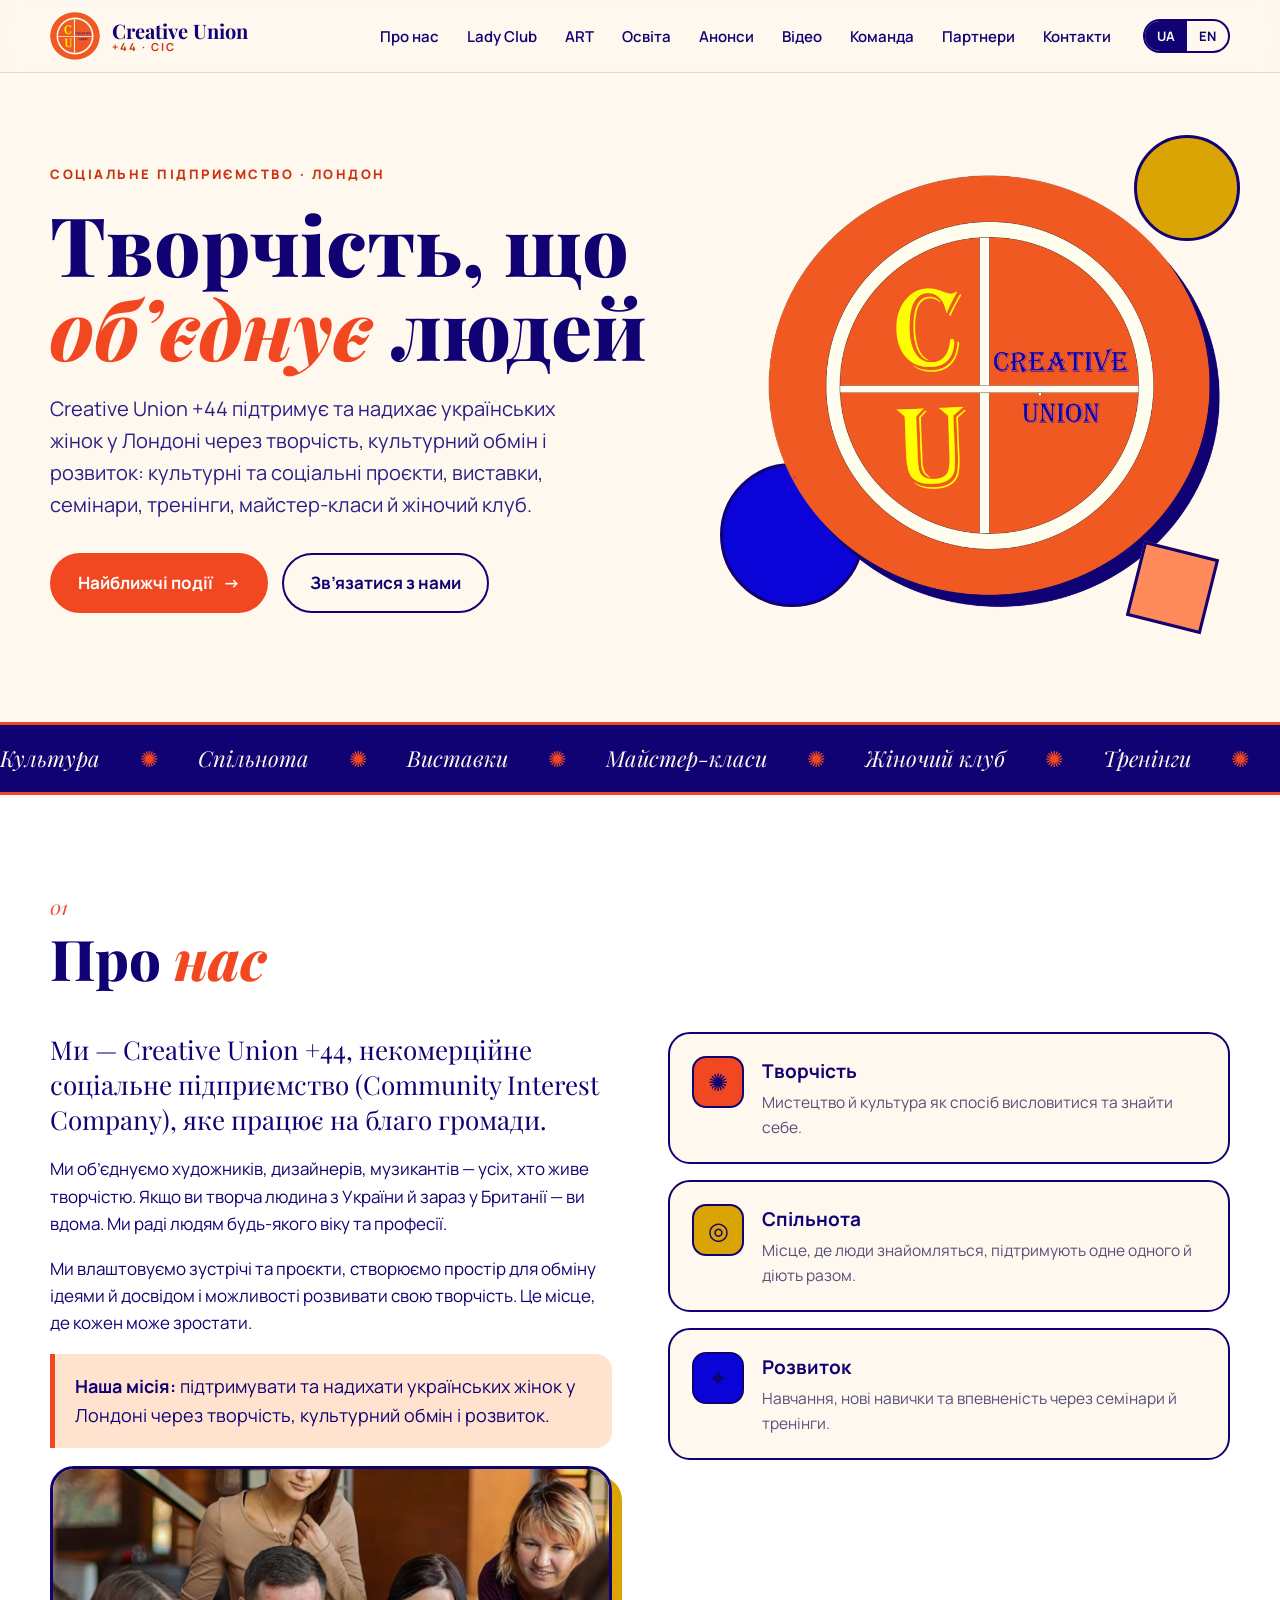
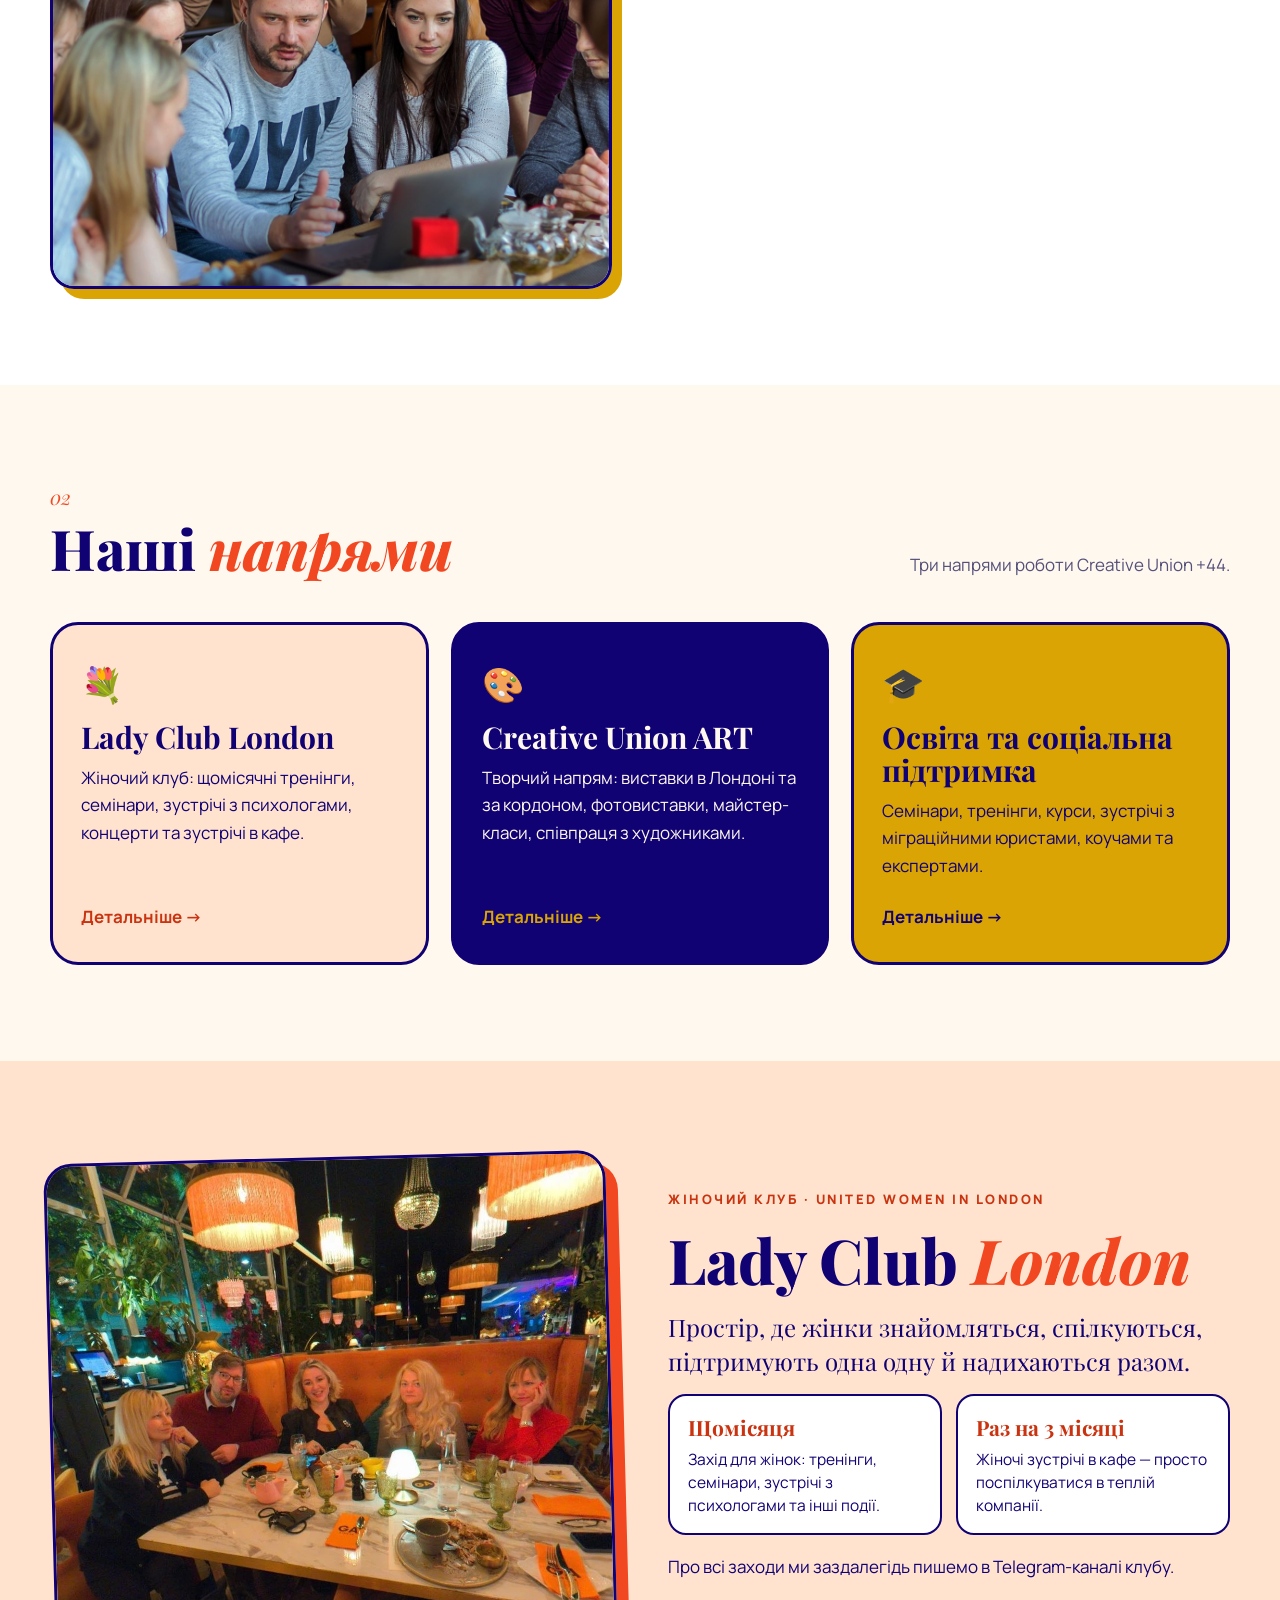
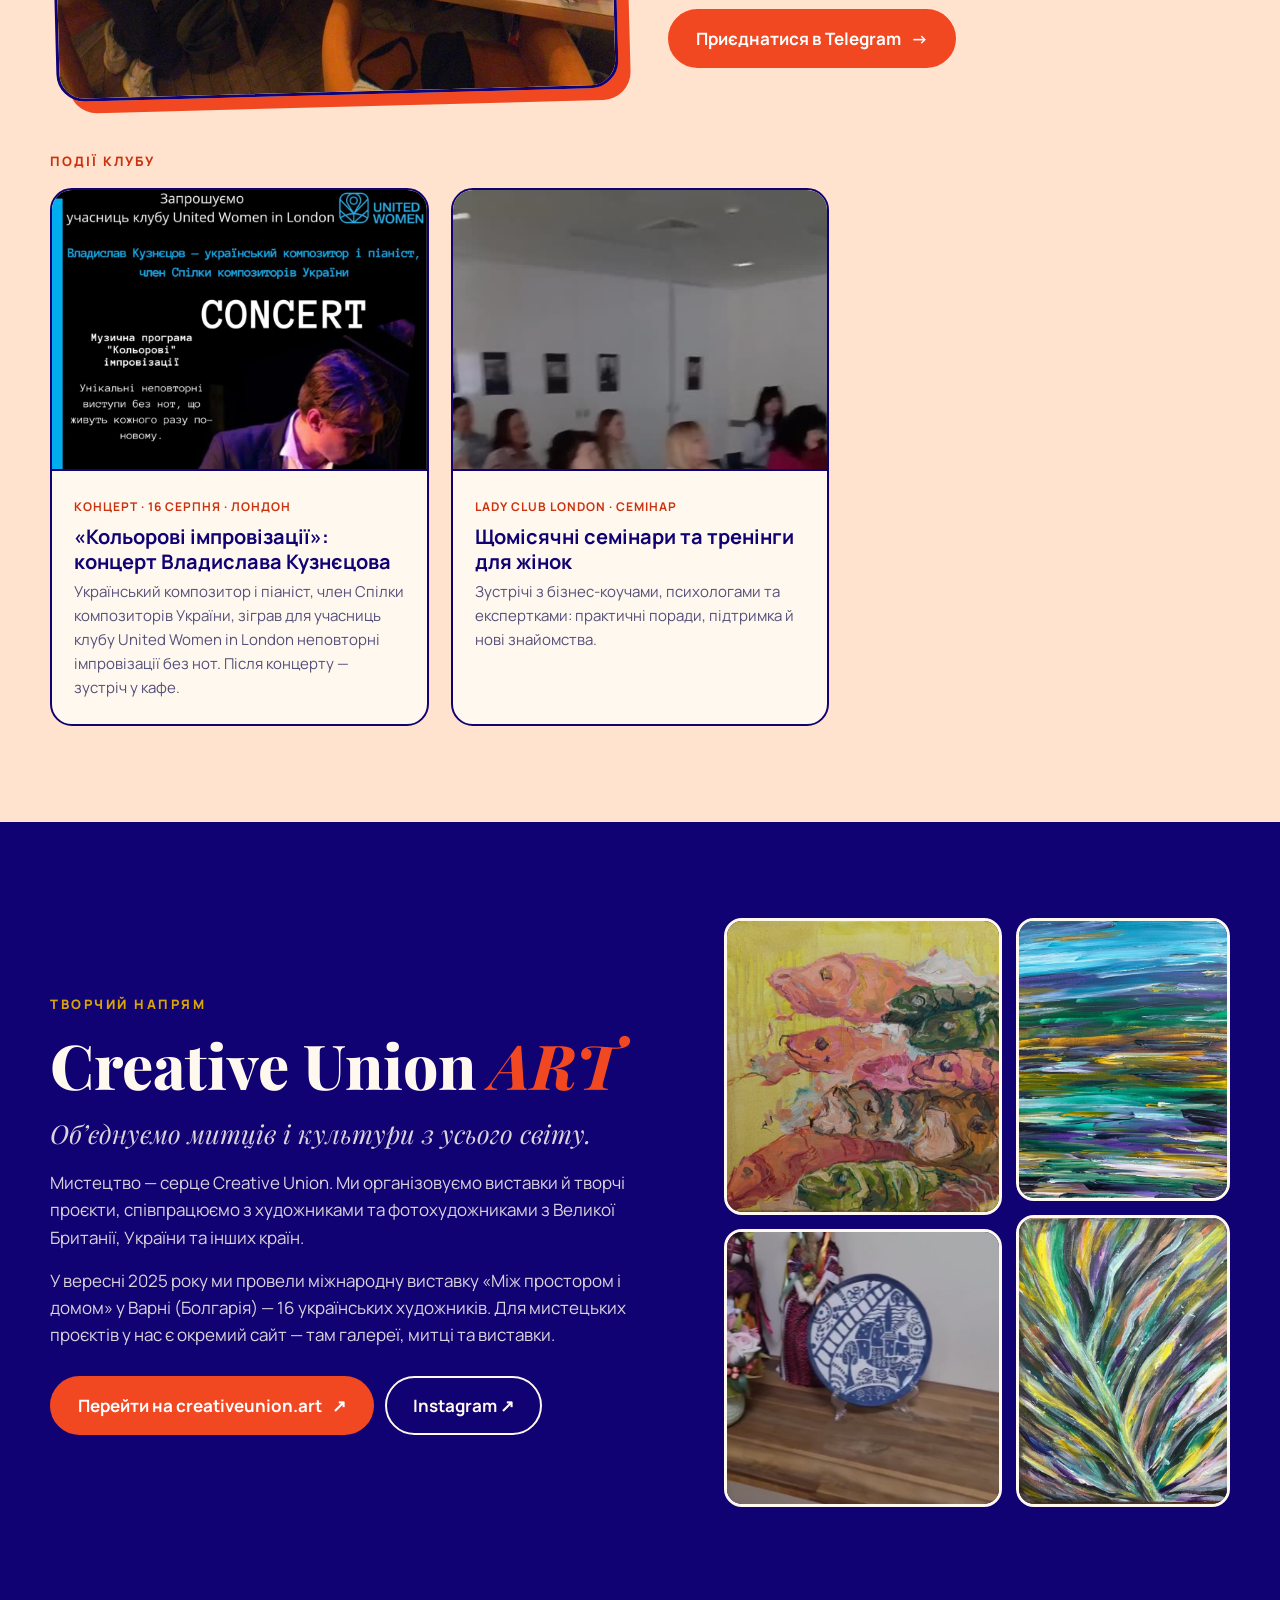
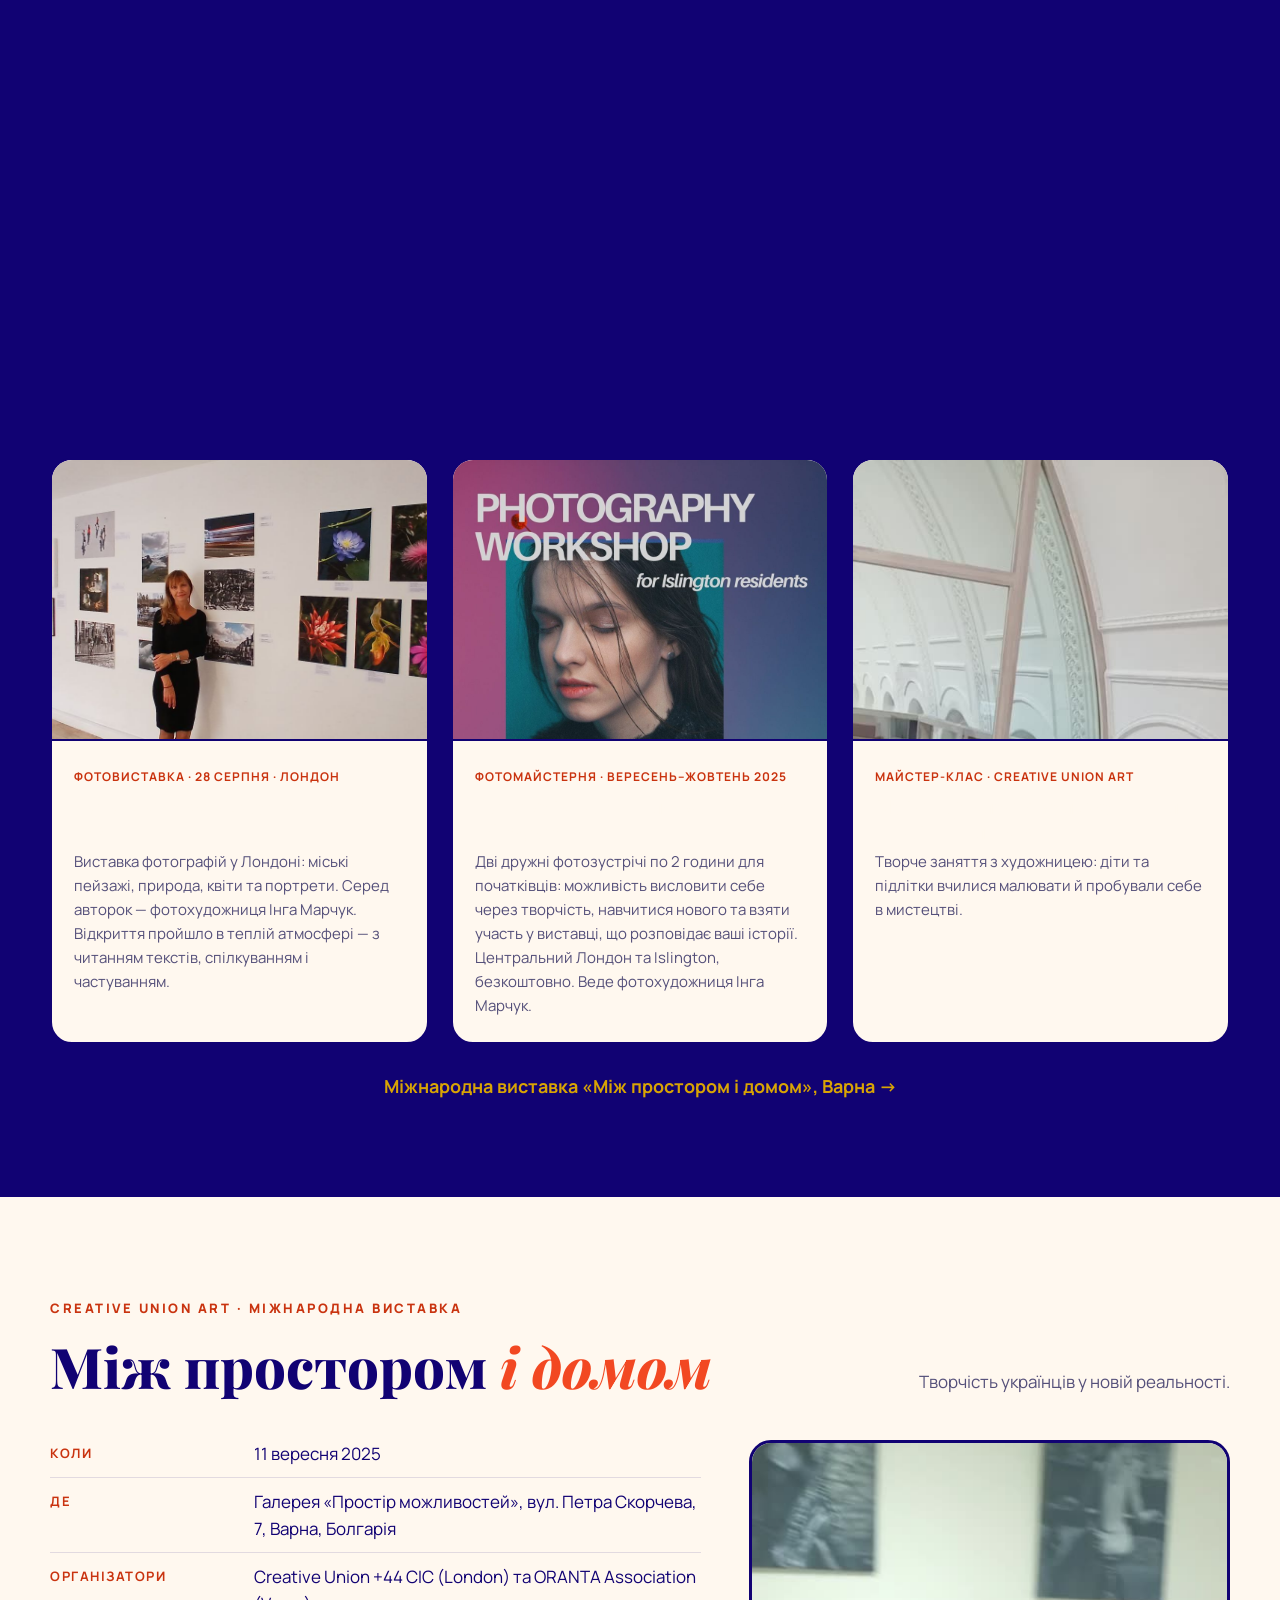
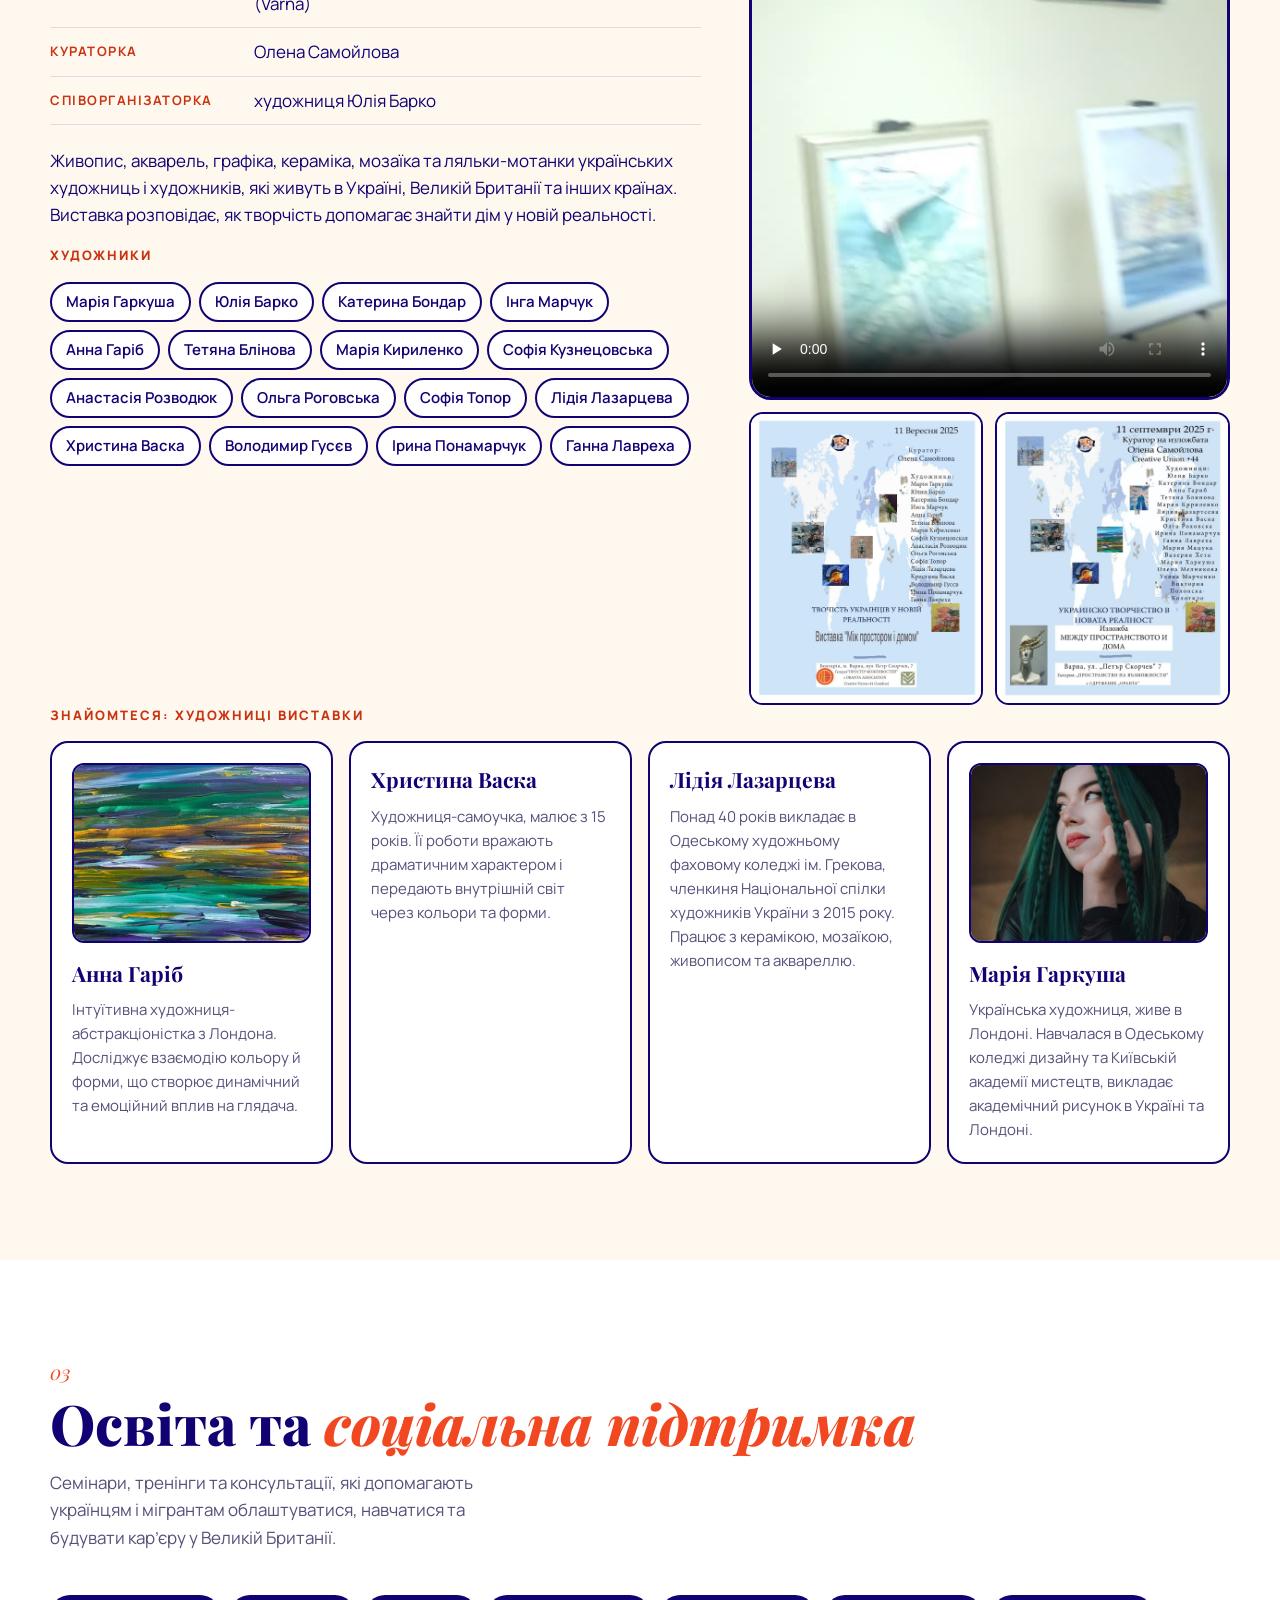
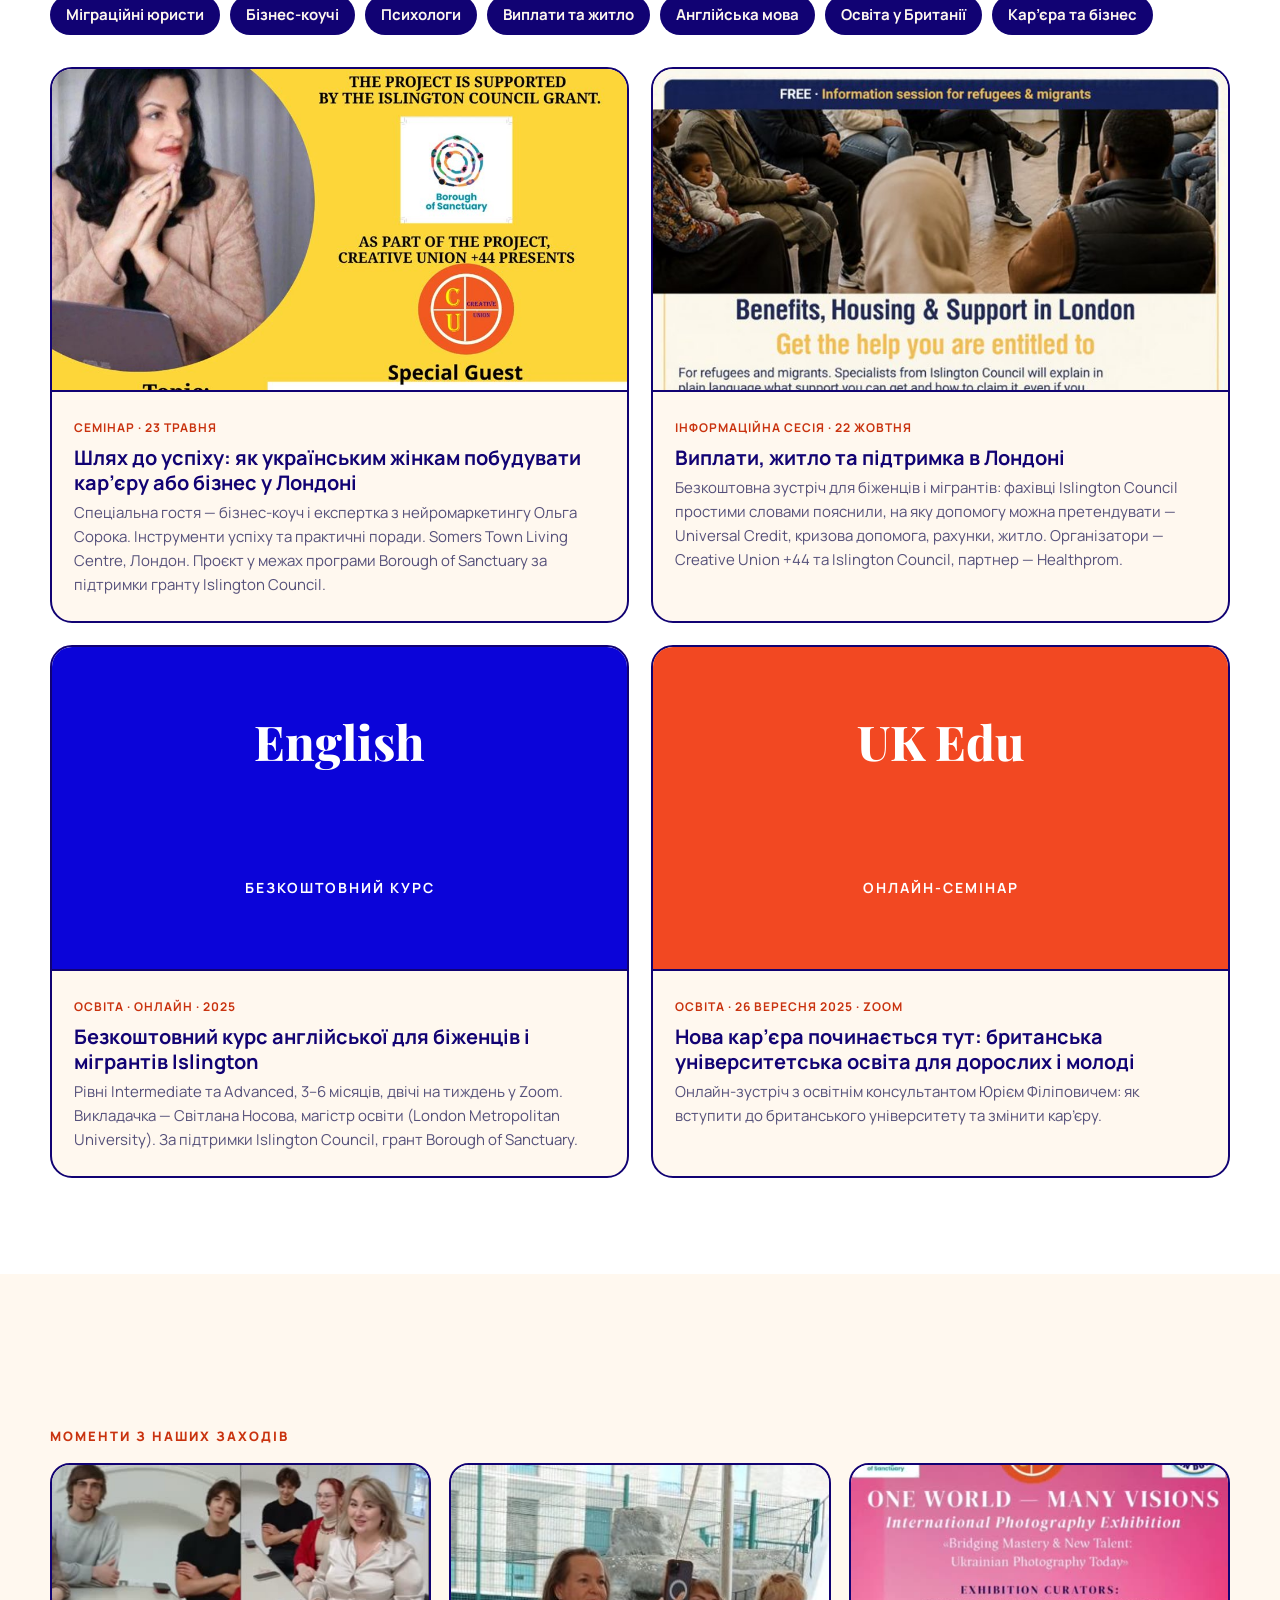
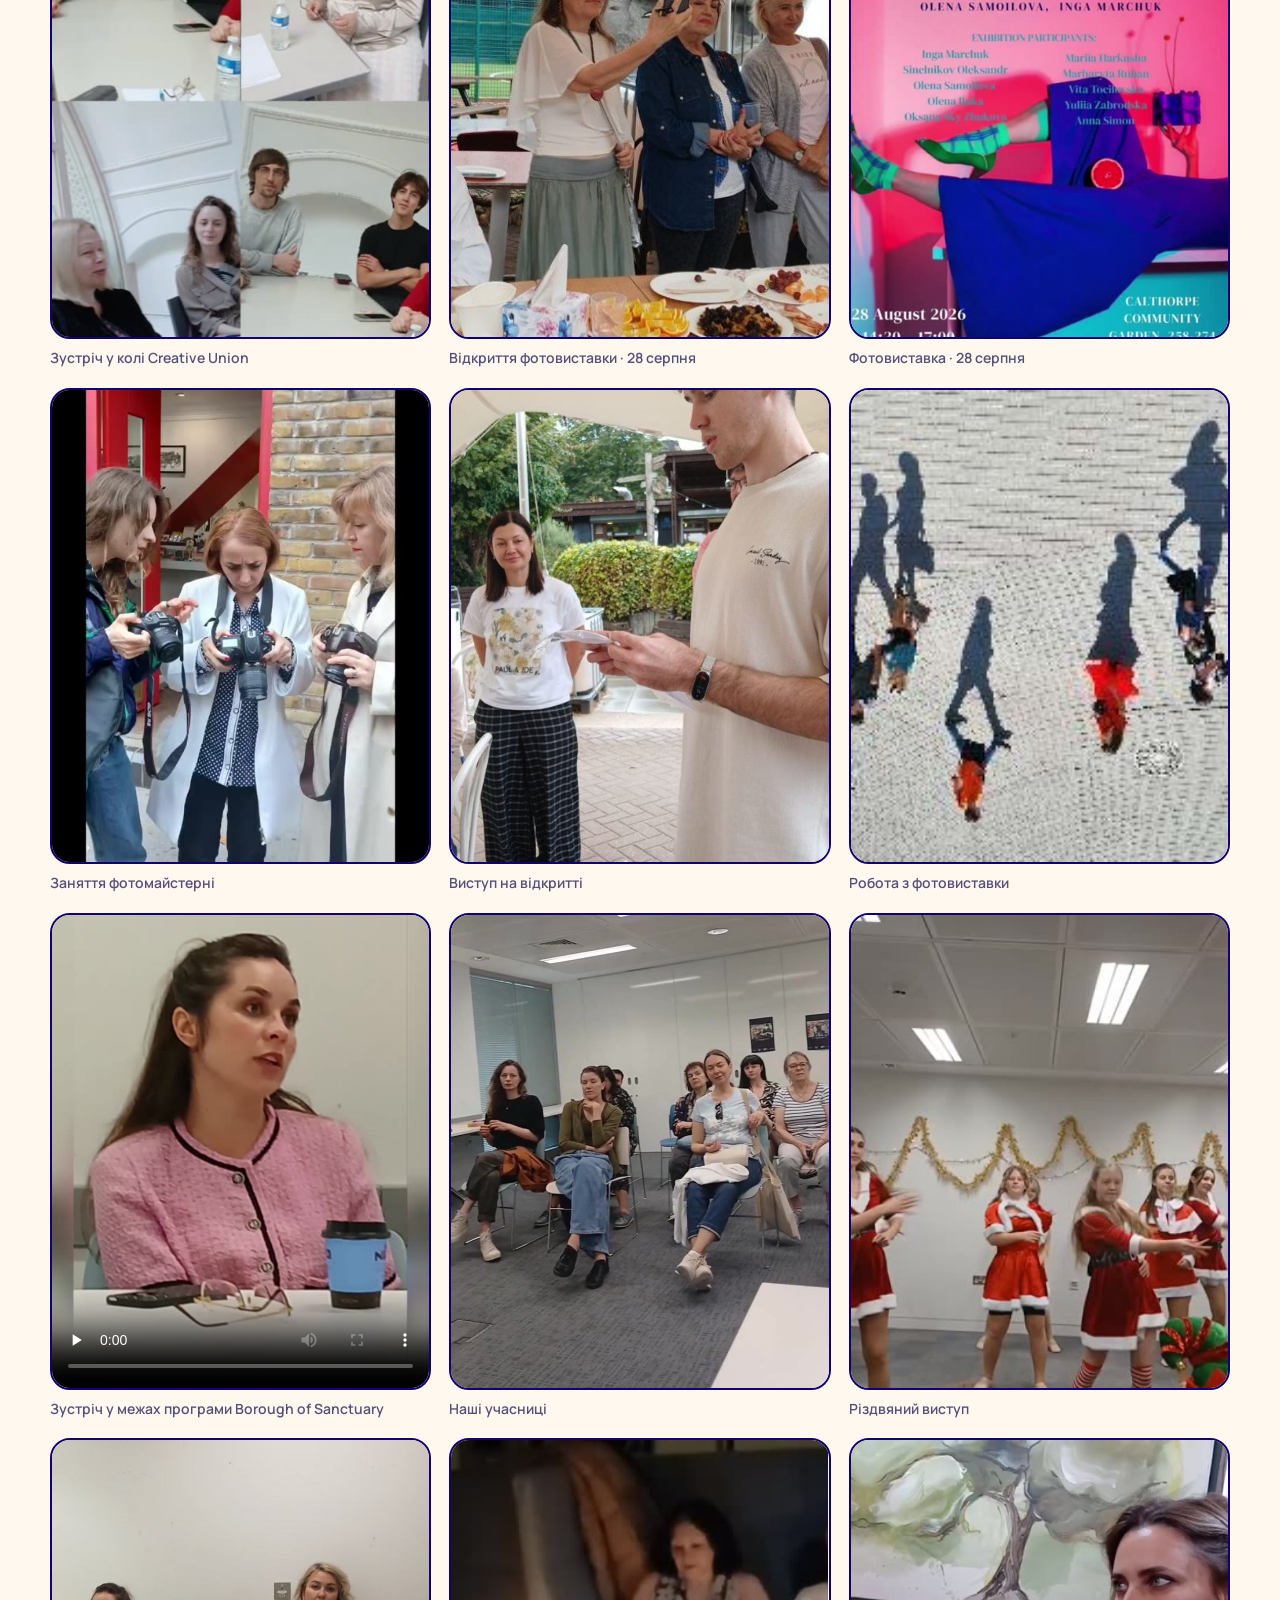
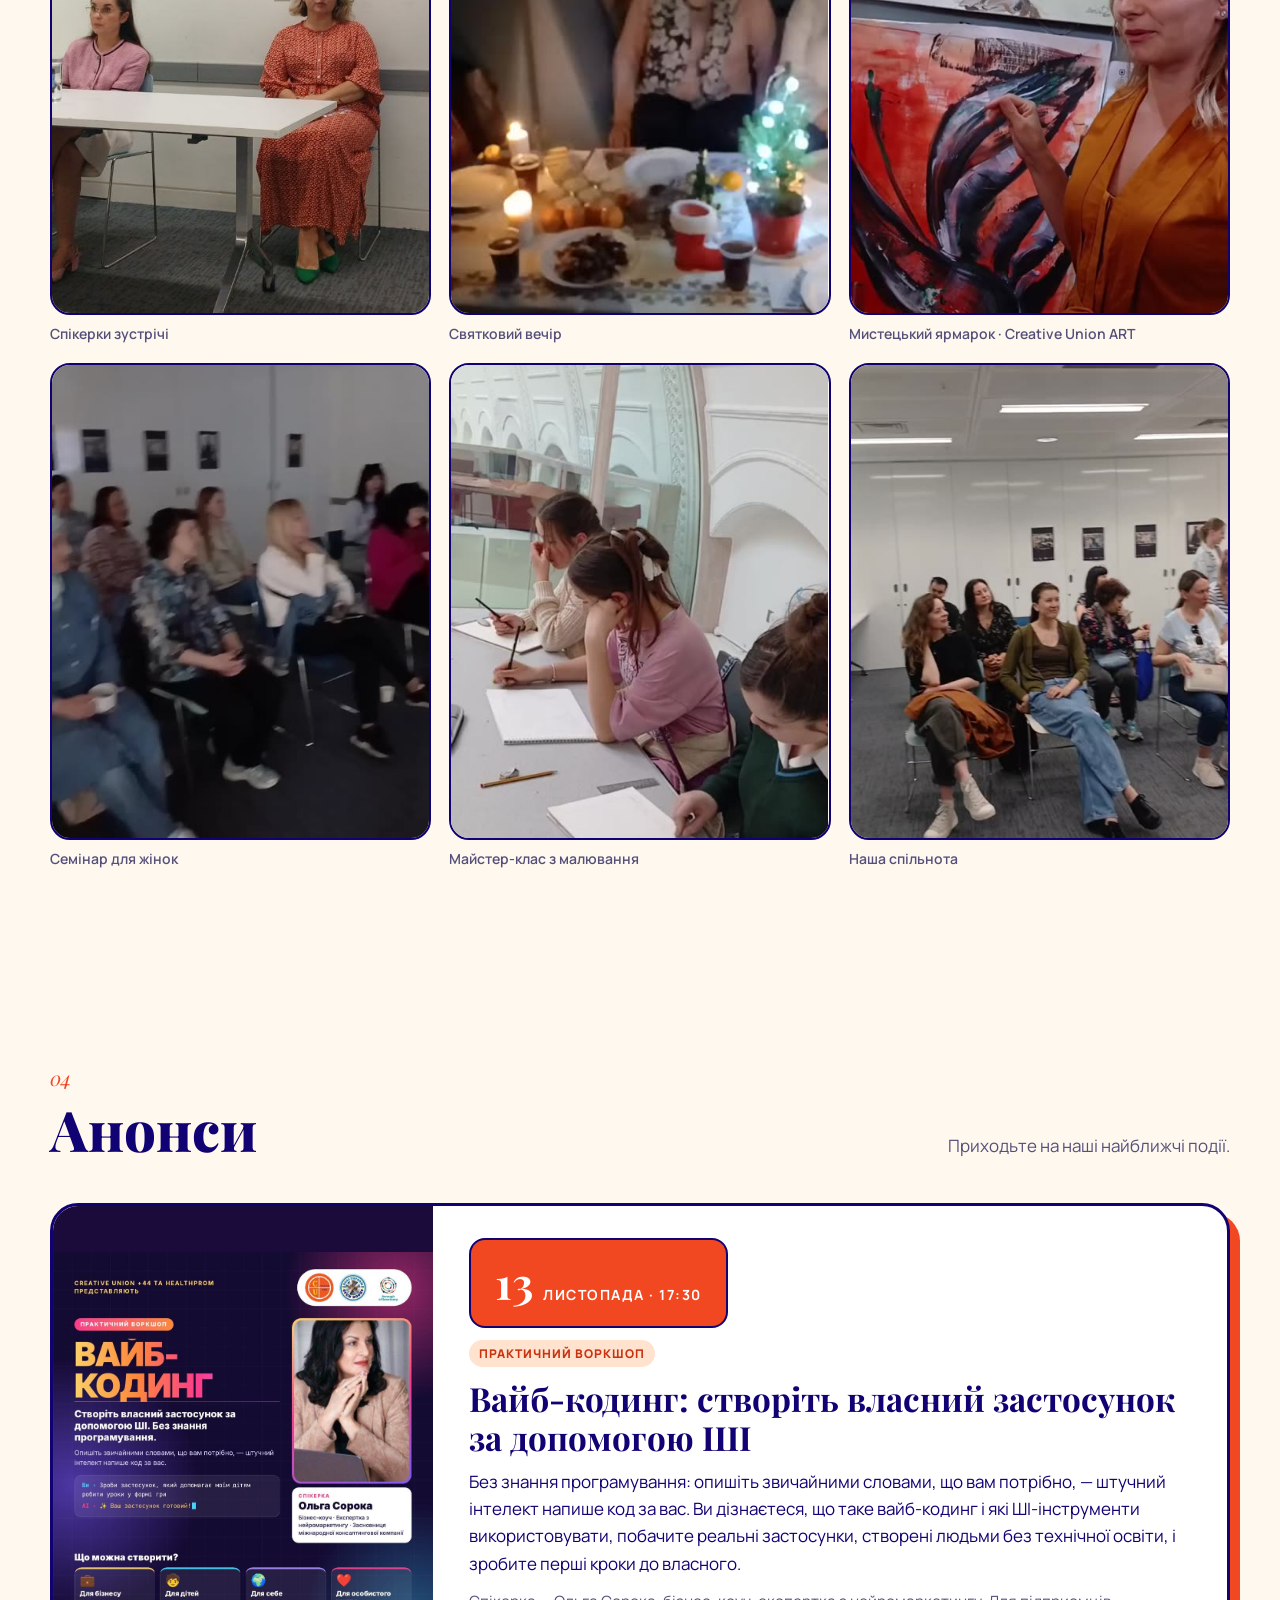
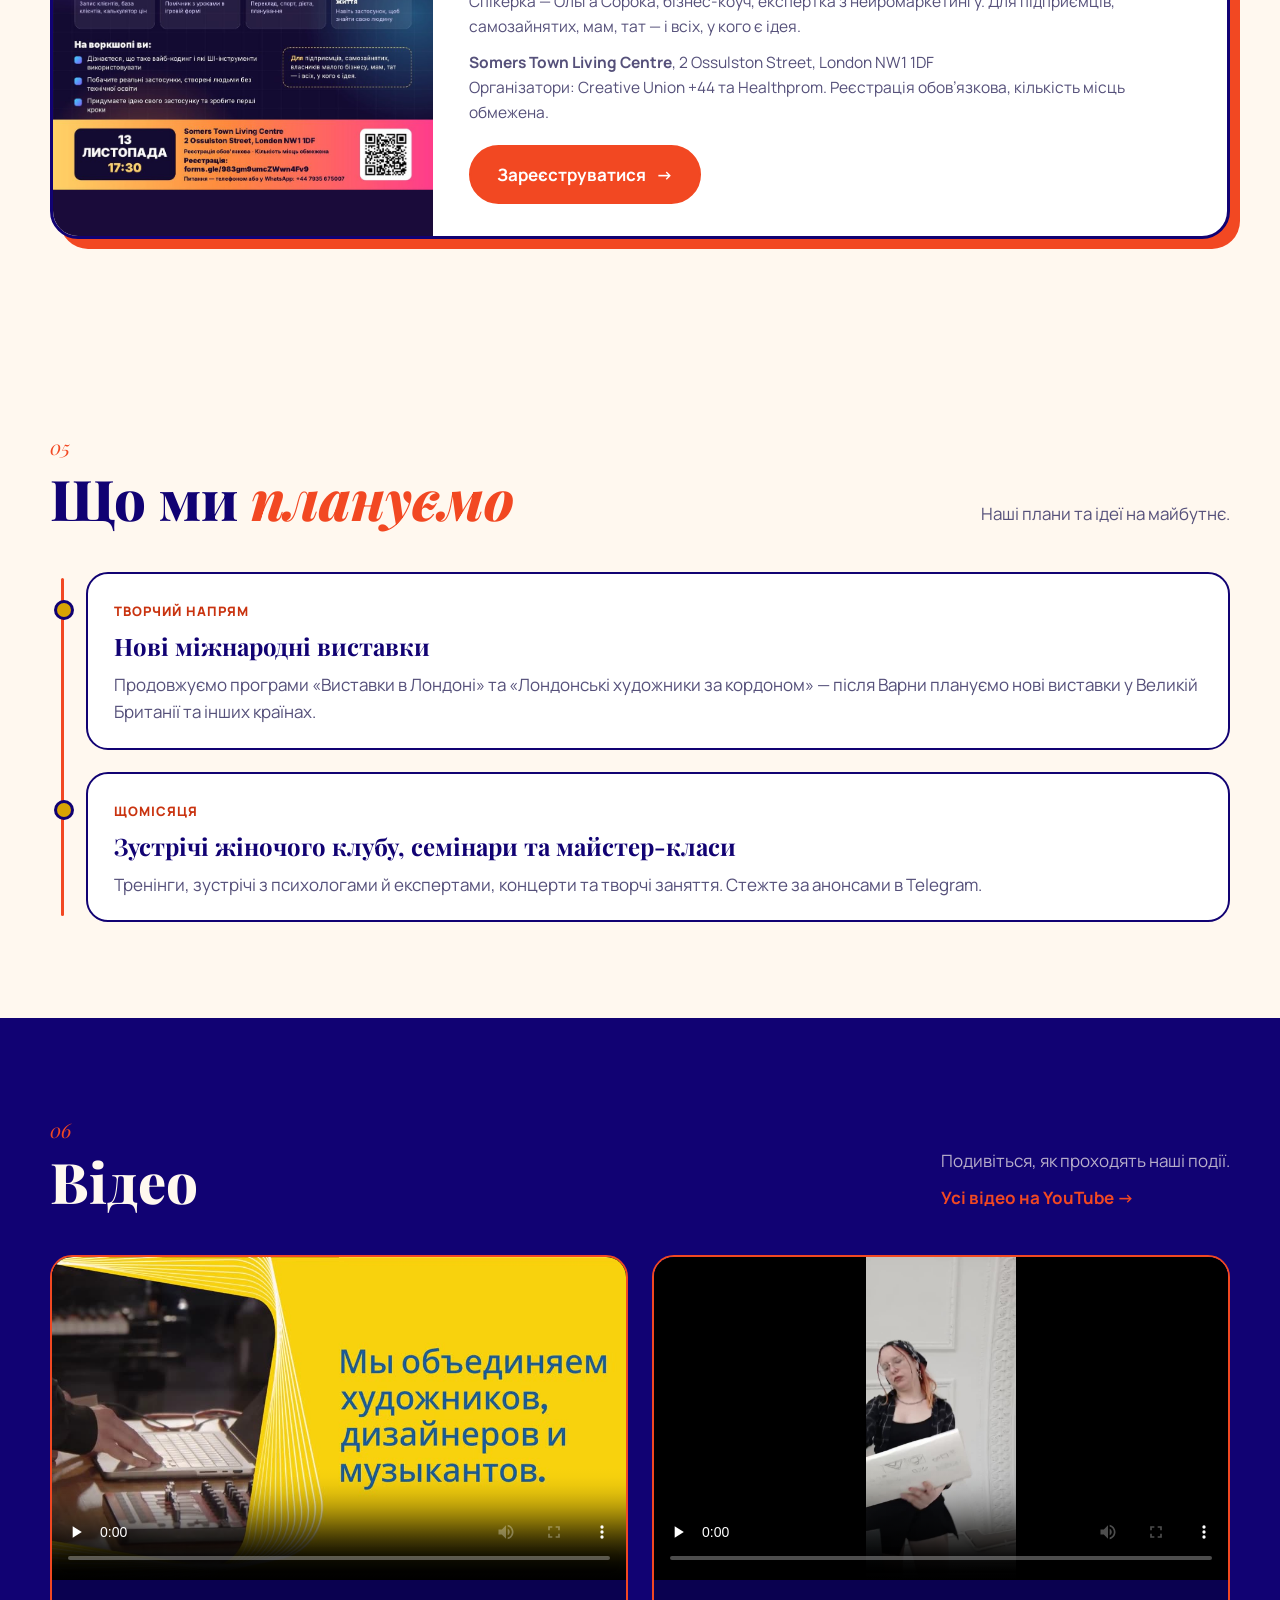
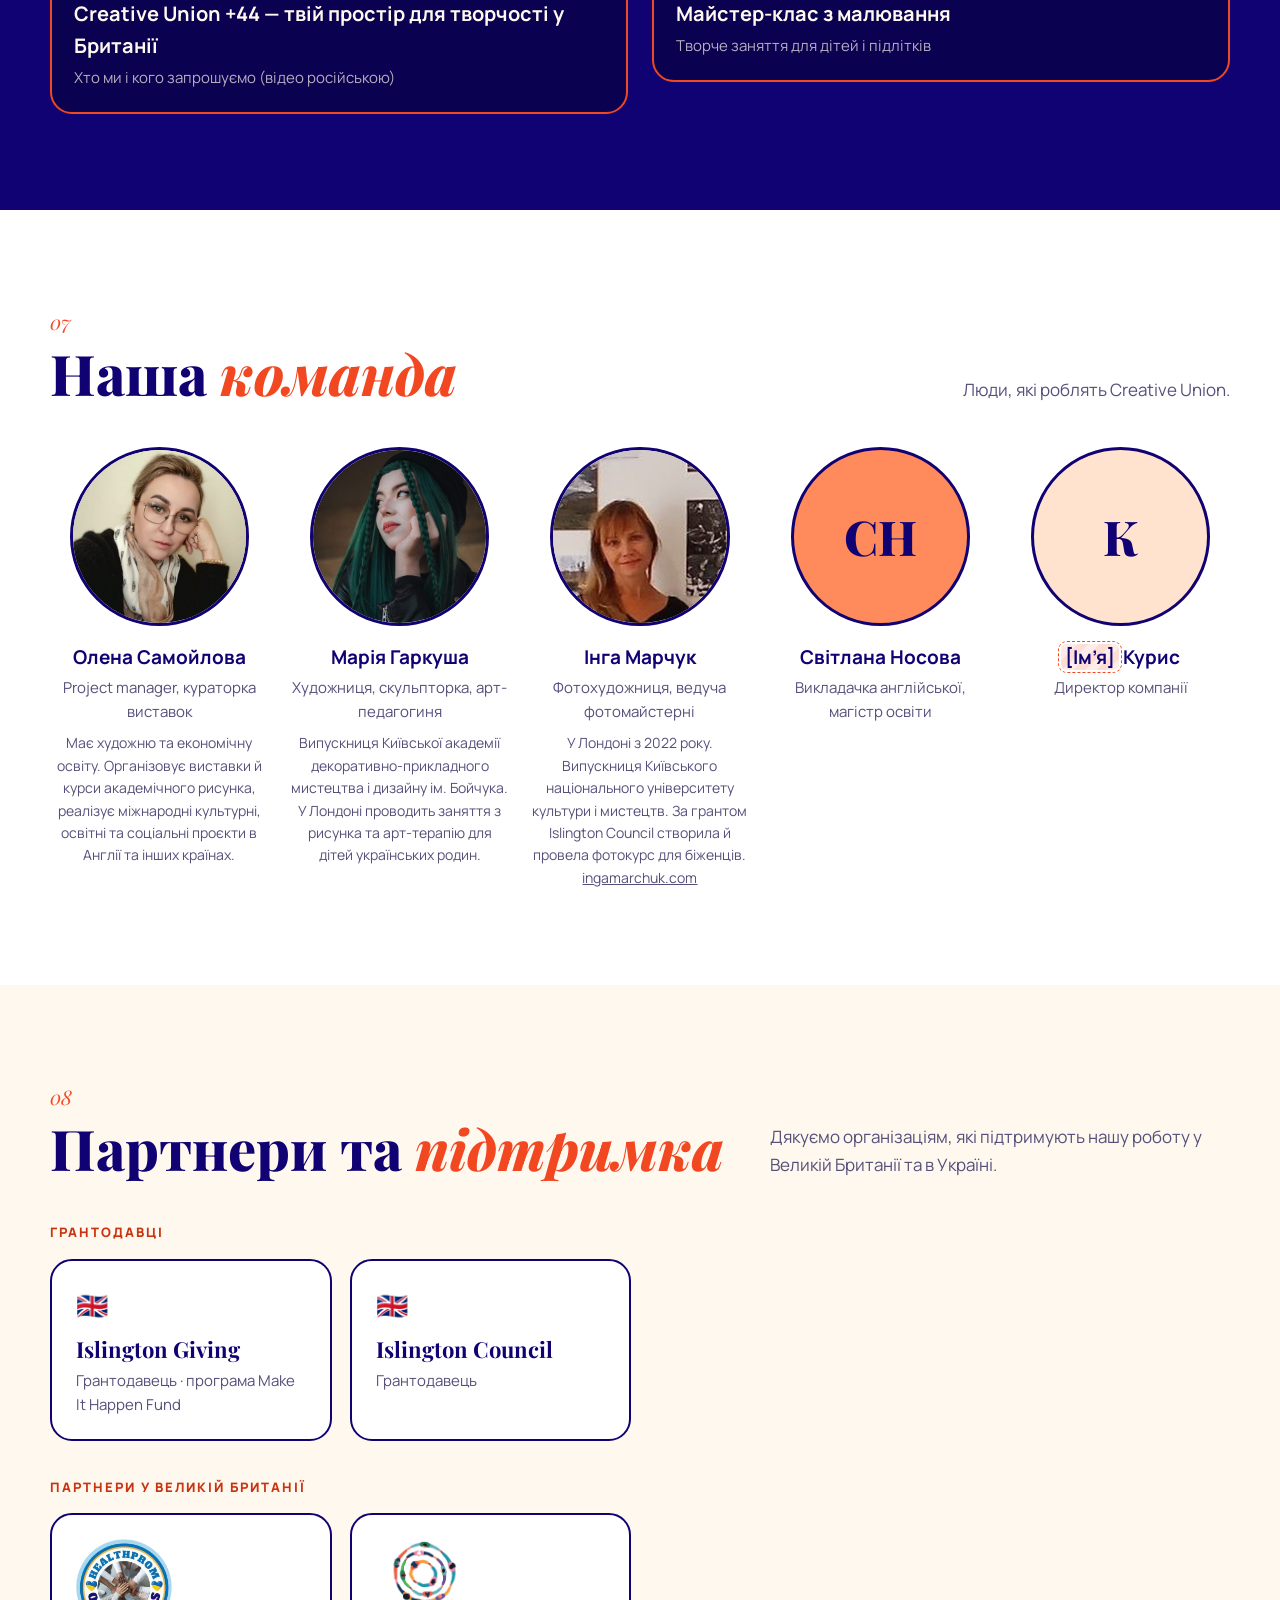
==== commit a9437f02: "Events: Vibe coding workshop 13 November; full address in contacts Co-Authored-By: Claude Opus 5.5 <" ====
--- a/index.html
+++ b/index.html
@@ -520,35 +520,20 @@
         </div>
         <p><span data-l="uk">Приходьте на наші найближчі події.</span><span data-l="en">Join us at our next events.</span></p>
       </div>
-      <div class="events">
-        <article class="event reveal">
-          <div class="event-date"><b class="ph">00</b><span class="ph"><span data-l="uk">місяць</span><span data-l="en">month</span></span></div>
-          <div class="event-body">
-            <span class="tag"><span data-l="uk">Майстер-клас</span><span data-l="en">Workshop</span></span>
-            <h3 class="ph"><span data-l="uk">[Назва події]</span><span data-l="en">[Event title]</span></h3>
-            <p class="meta ph"><span data-l="uk">[Час · Місце]</span><span data-l="en">[Time · Venue]</span></p>
-            <a class="more" href="#contact"><span data-l="uk">Записатися →</span><span data-l="en">Book a place →</span></a>
-          </div>
-        </article>
-        <article class="event reveal">
-          <div class="event-date"><b class="ph">00</b><span class="ph"><span data-l="uk">місяць</span><span data-l="en">month</span></span></div>
-          <div class="event-body">
-            <span class="tag"><span data-l="uk">Жіночий клуб</span><span data-l="en">Women’s Club</span></span>
-            <h3 class="ph"><span data-l="uk">[Назва події]</span><span data-l="en">[Event title]</span></h3>
-            <p class="meta ph"><span data-l="uk">[Час · Місце]</span><span data-l="en">[Time · Venue]</span></p>
-            <a class="more" href="#contact"><span data-l="uk">Записатися →</span><span data-l="en">Book a place →</span></a>
-          </div>
-        </article>
-        <article class="event reveal">
-          <div class="event-date"><b class="ph">00</b><span class="ph"><span data-l="uk">місяць</span><span data-l="en">month</span></span></div>
-          <div class="event-body">
-            <span class="tag"><span data-l="uk">Виставка</span><span data-l="en">Exhibition</span></span>
-            <h3 class="ph"><span data-l="uk">[Назва події]</span><span data-l="en">[Event title]</span></h3>
-            <p class="meta ph"><span data-l="uk">[Час · Місце]</span><span data-l="en">[Time · Venue]</span></p>
-            <a class="more" href="#contact"><span data-l="uk">Записатися →</span><span data-l="en">Book a place →</span></a>
-          </div>
-        </article>
-      </div>
+      <article class="event-feature reveal">
+        <a class="ef-poster" href="img/vibe-coding-poster.jpg" target="_blank" rel="noopener">
+          <img src="img/vibe-coding-poster.jpg" alt="Афіша воркшопу «Вайб-кодинг» / Vibe coding workshop poster" loading="lazy">
+        </a>
+        <div class="ef-body">
+          <div class="event-date"><b>13</b><span><span data-l="uk">листопада · 17:30</span><span data-l="en">November · 5:30 pm</span></span></div>
+          <span class="tag"><span data-l="uk">Практичний воркшоп</span><span data-l="en">Hands-on workshop</span></span>
+          <h3><span data-l="uk">Вайб-кодинг: створіть власний застосунок за допомогою ШІ</span><span data-l="en">Vibe coding: build your own app with AI</span></h3>
+          <p><span data-l="uk">Без знання програмування: опишіть звичайними словами, що вам потрібно, — штучний інтелект напише код за вас. Ви дізнаєтеся, що таке вайб-кодинг і які ШІ-інструменти використовувати, побачите реальні застосунки, створені людьми без технічної освіти, і зробите перші кроки до власного.</span><span data-l="en">No coding skills needed: describe what you want in plain words and AI writes the code. Learn what vibe coding is and which AI tools to use, see real apps made by people with no tech background, and take the first steps towards your own.</span></p>
+          <p class="meta"><span data-l="uk">Спікерка — Ольга Сорока, бізнес-коуч, експертка з нейромаркетингу. Для підприємців, самозайнятих, мам, тат — і всіх, у кого є ідея.</span><span data-l="en">Speaker: Olga Soroka, business coach and neuromarketing expert. For entrepreneurs, the self-employed, parents — anyone with an idea.</span></p>
+          <p class="meta"><b>Somers Town Living Centre</b>, 2 Ossulston Street, London NW1 1DF<br><span data-l="uk">Організатори: Creative Union +44 та Healthprom. Реєстрація обов’язкова, кількість місць обмежена.</span><span data-l="en">Organised by Creative Union +44 and Healthprom. Registration required, limited places.</span></p>
+          <a class="btn btn-primary" href="https://forms.gle/983gm9umcZWwn4Fv9" target="_blank" rel="noopener"><span data-l="uk">Зареєструватися</span><span data-l="en">Register</span> →</a>
+        </div>
+      </article>
     </div>
   </section>
 
@@ -735,7 +720,7 @@
           </a>
           <div class="contact-item">
             <span class="ico">⌂</span>
-            <span><small><span data-l="uk">Адреса</span><span data-l="en">Address</span></small><b>Holly Park, London N4 4BL</b></span>
+            <span><small><span data-l="uk">Адреса</span><span data-l="en">Address</span></small><b>177 Holly Park Estate, London N4 4BL</b></span>
           </div>
           <div class="socials">
             <a href="https://www.facebook.com/share/1Dvsh4jACr/" target="_blank" rel="noopener">Facebook</a>
@@ -747,7 +732,7 @@
           </div>
         </div>
         <div class="map-box reveal">
-          <iframe src="https://maps.google.com/maps?q=Holly%20Park%2C%20London%20N4%204BL&amp;z=15&amp;output=embed" title="Карта / Map: Holly Park, London N4 4BL" loading="lazy" referrerpolicy="no-referrer-when-downgrade"></iframe>
+          <iframe src="https://maps.google.com/maps?q=177%20Holly%20Park%20Estate%2C%20London%20N4%204BL&amp;z=15&amp;output=embed" title="Карта / Map: 177 Holly Park Estate, London N4 4BL" loading="lazy" referrerpolicy="no-referrer-when-downgrade"></iframe>
         </div>
       </div>
     </div>
--- a/styles.css
+++ b/styles.css
@@ -521,3 +521,13 @@
 @media (max-width: 900px) { .pillars { grid-template-columns: 1fr; } }
 @media (max-width: 600px) { #education .projects { grid-template-columns: 1fr; } }
 #education .project .thumb { aspect-ratio: 16 / 9; }
+.event-feature { display: grid; grid-template-columns: 380px 1fr; gap: 0; border: 3px solid var(--ink); border-radius: 28px; overflow: hidden; background: var(--paper); box-shadow: 10px 10px 0 var(--orange); }
+.ef-poster { background: #1a0b3a; display: flex; align-items: center; }
+.ef-poster img { width: 100%; height: auto; display: block; }
+.ef-body { padding: 32px 36px; display: flex; flex-direction: column; gap: 12px; align-items: flex-start; }
+.ef-body .event-date { border-radius: 16px; border: 2px solid var(--ink); }
+.ef-body h3 { font-family: var(--serif); font-size: clamp(24px, 2.6vw, 34px); line-height: 1.15; margin: 0; }
+.ef-body p { margin: 0; }
+.ef-body .meta { color: var(--muted); font-size: 15.5px; }
+.ef-body .btn { margin-top: 8px; }
+@media (max-width: 900px) { .event-feature { grid-template-columns: 1fr; } .ef-poster img { max-height: 520px; } .ef-body { padding: 24px; } }
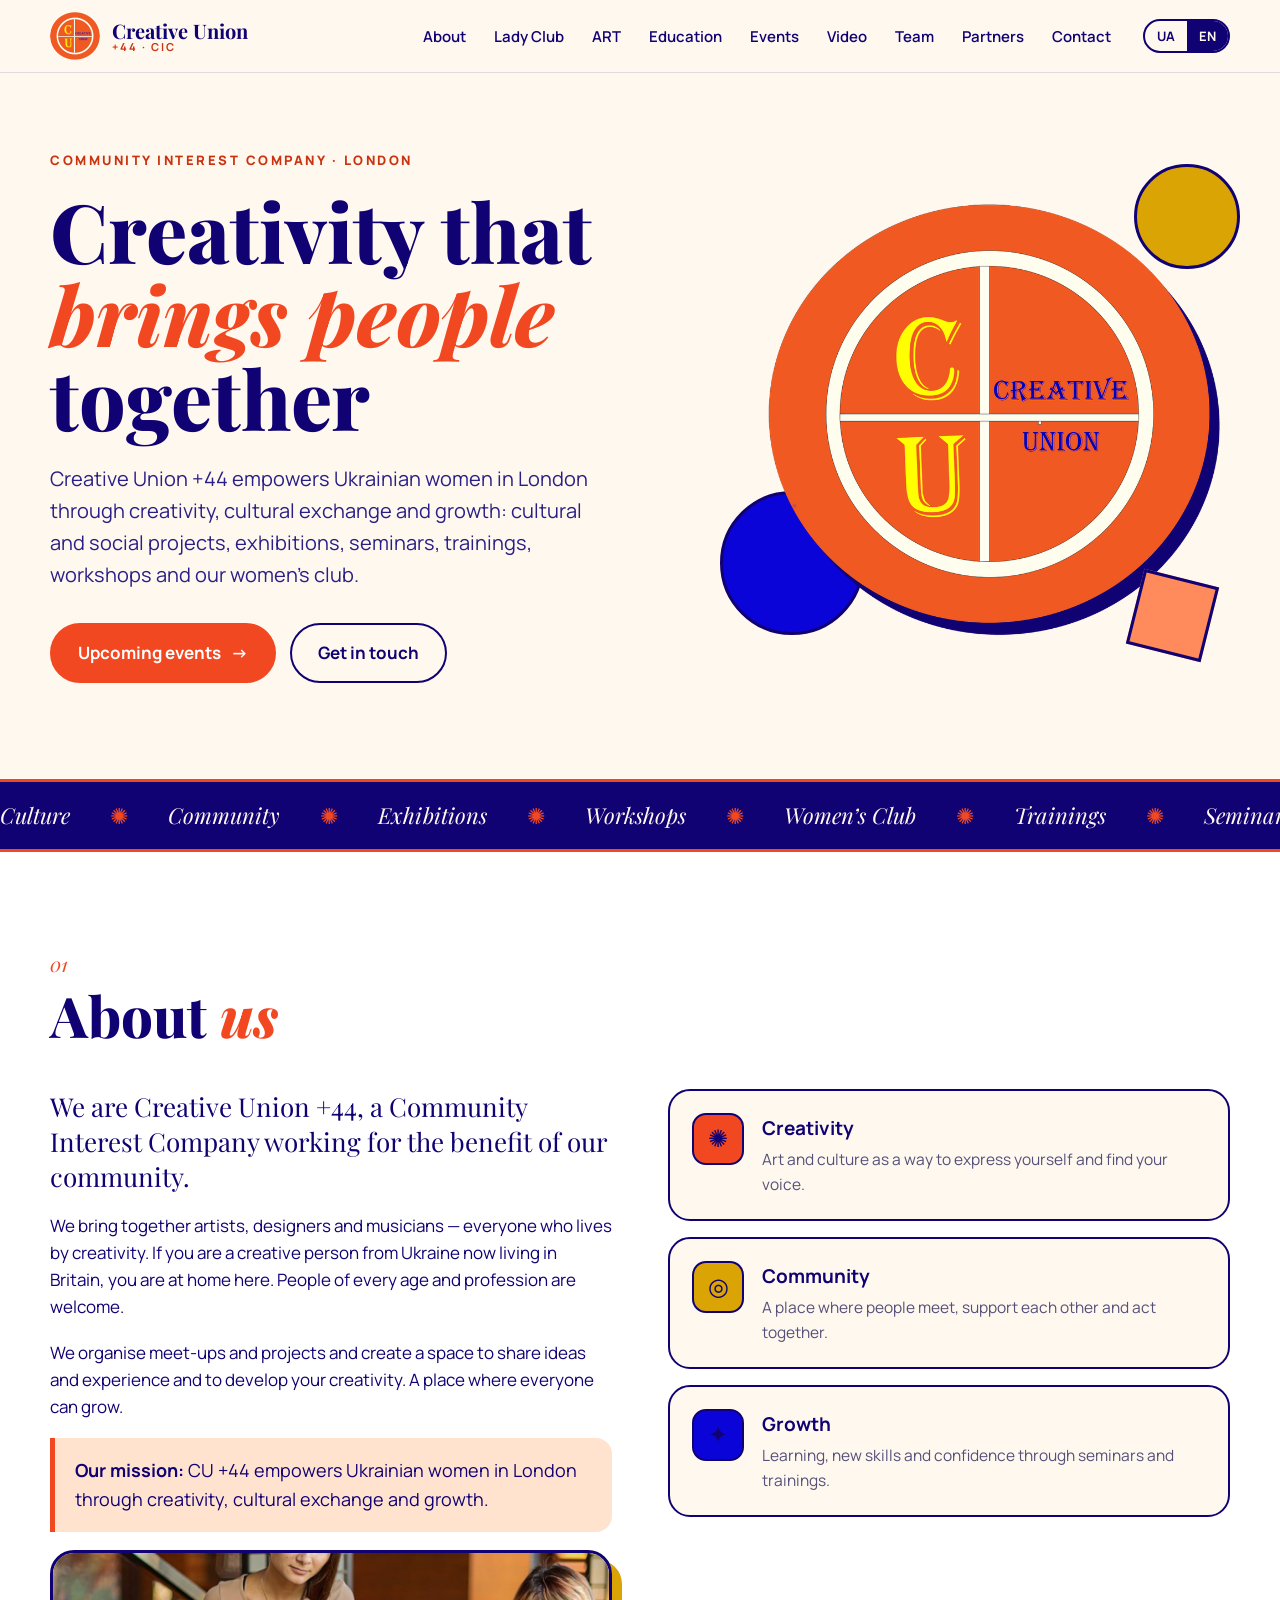
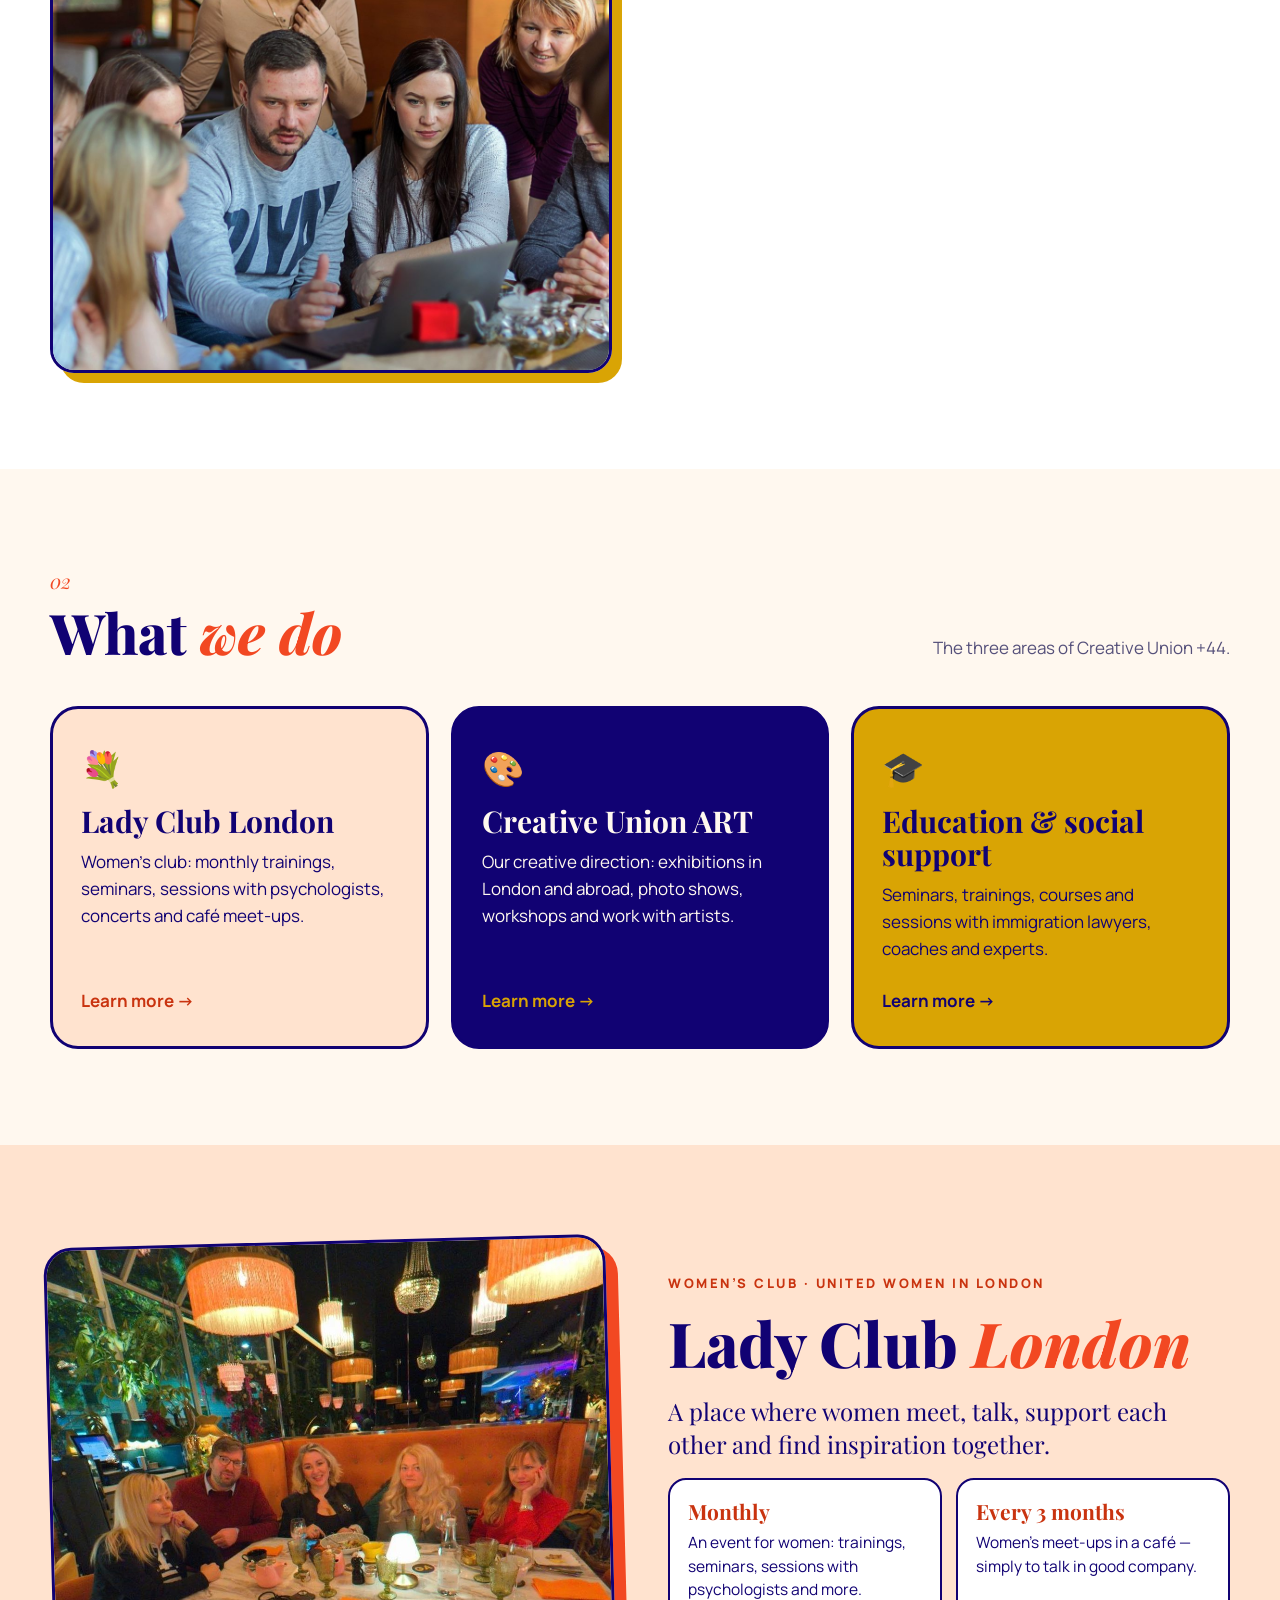
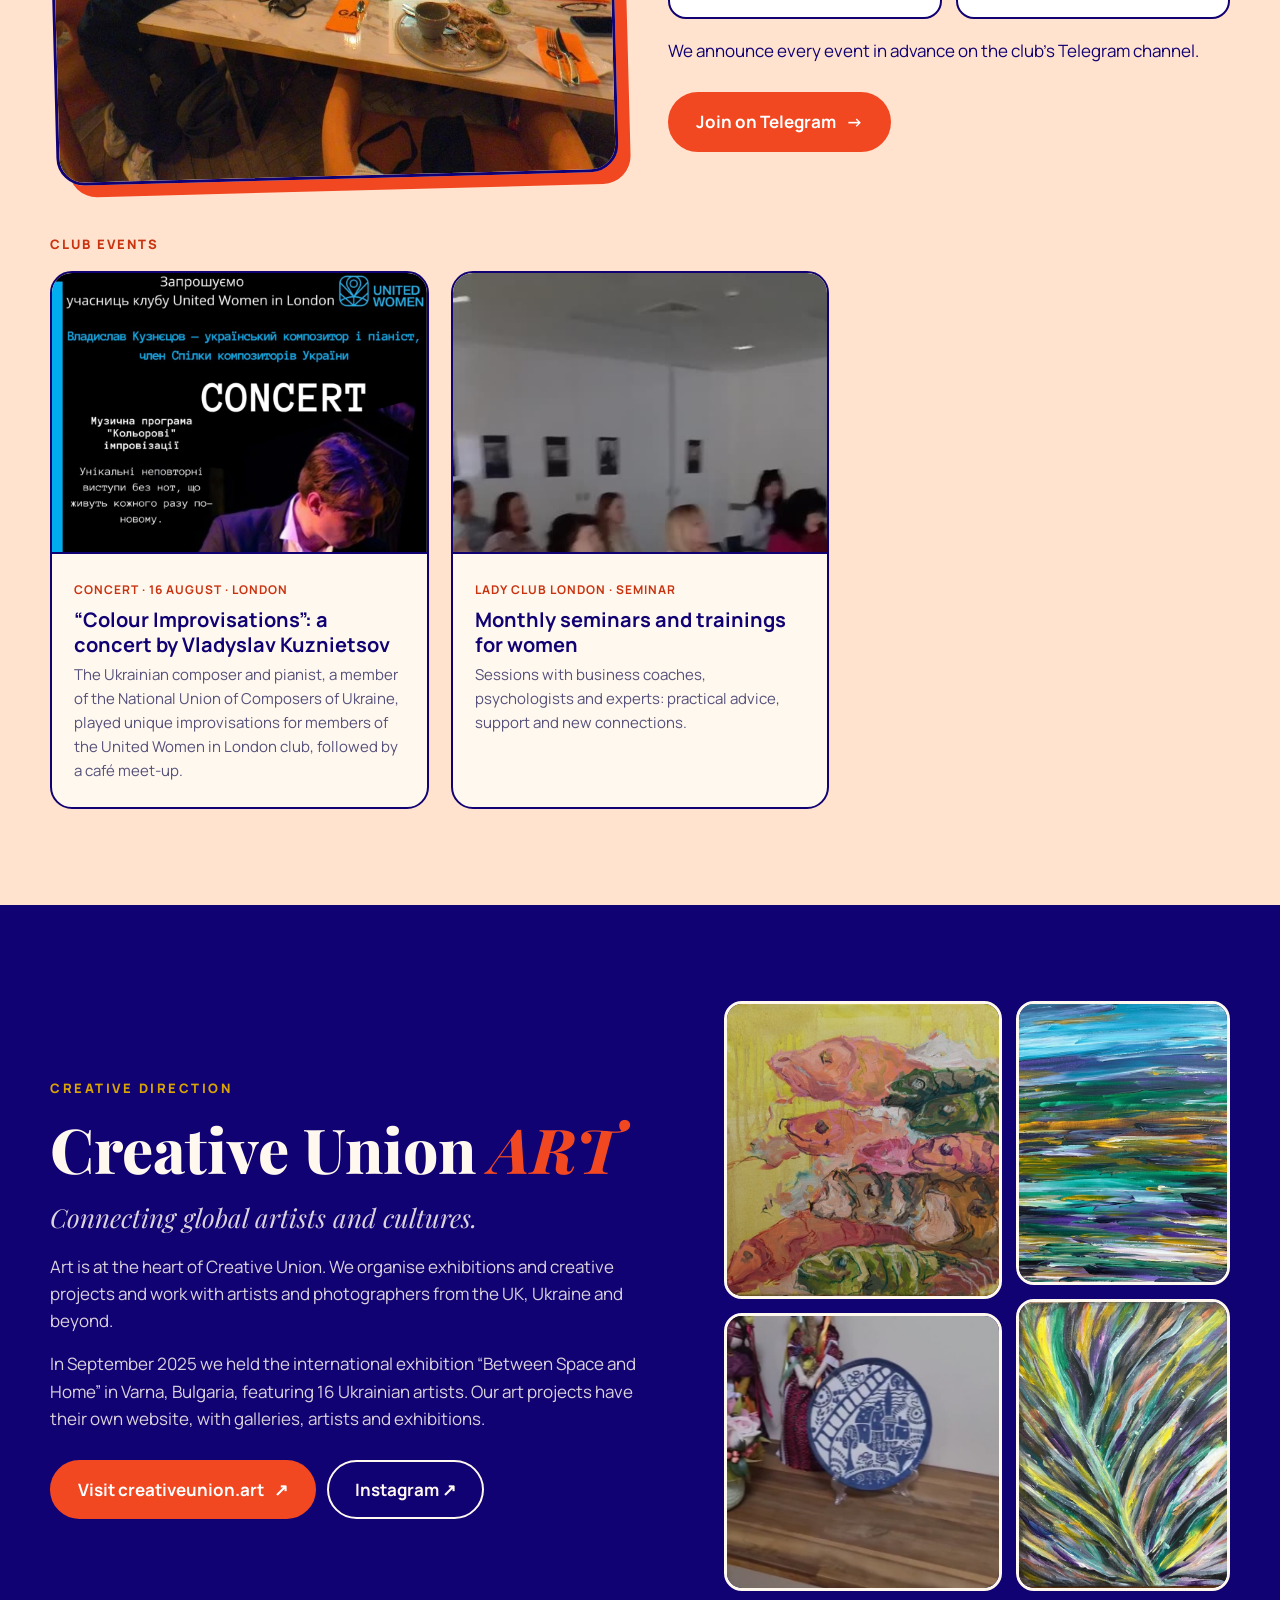
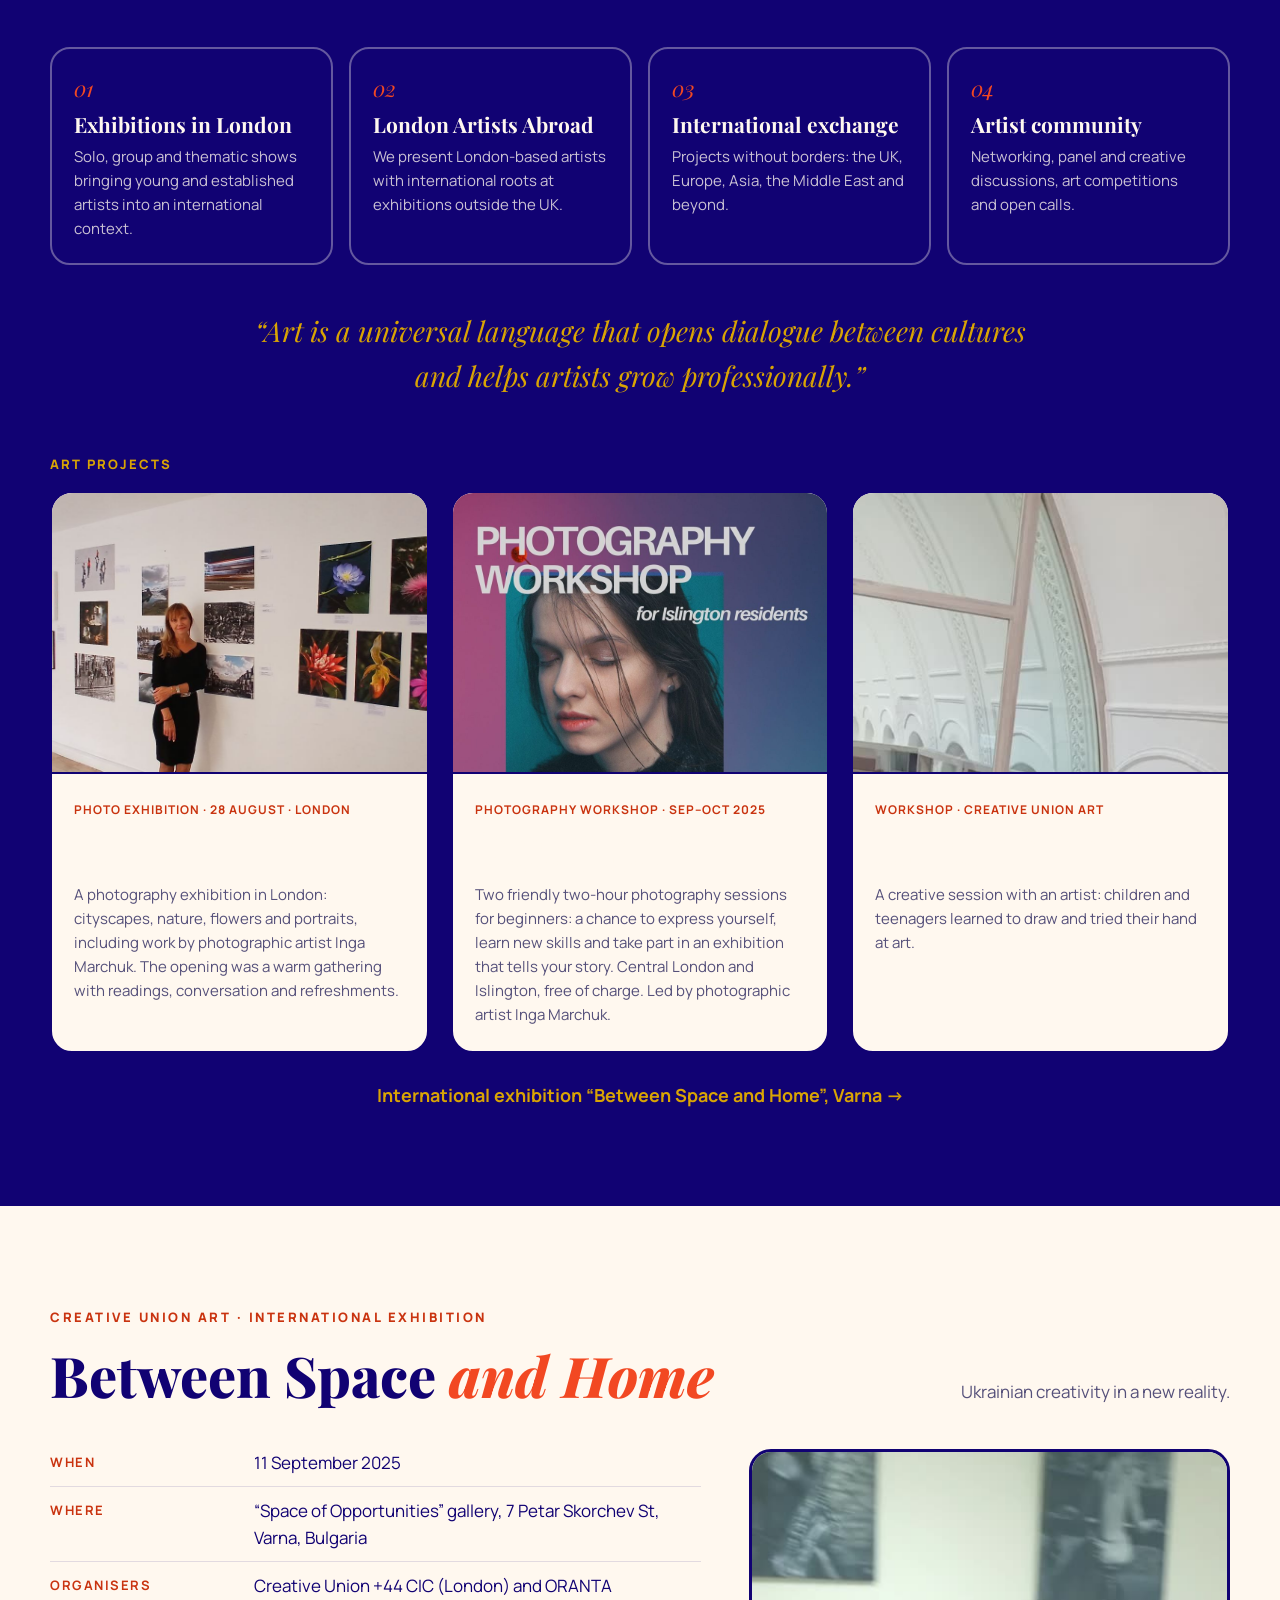
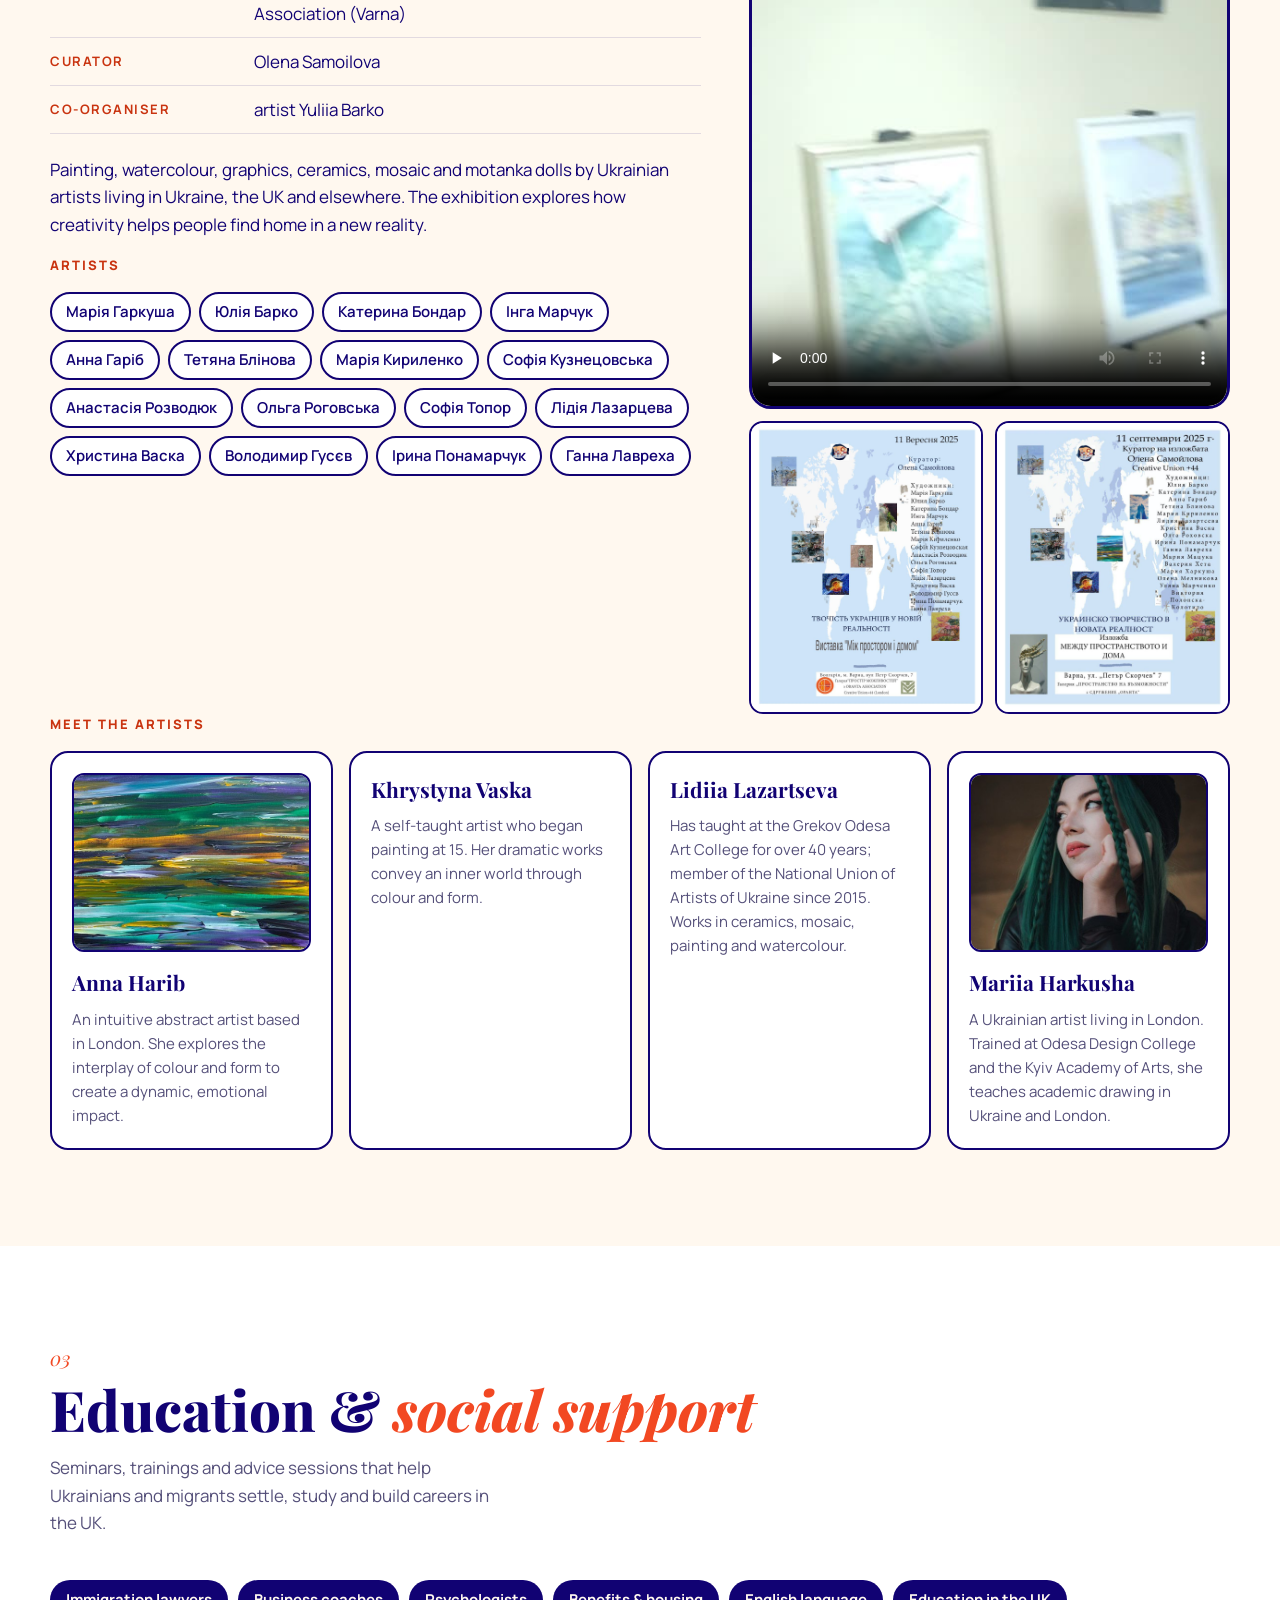
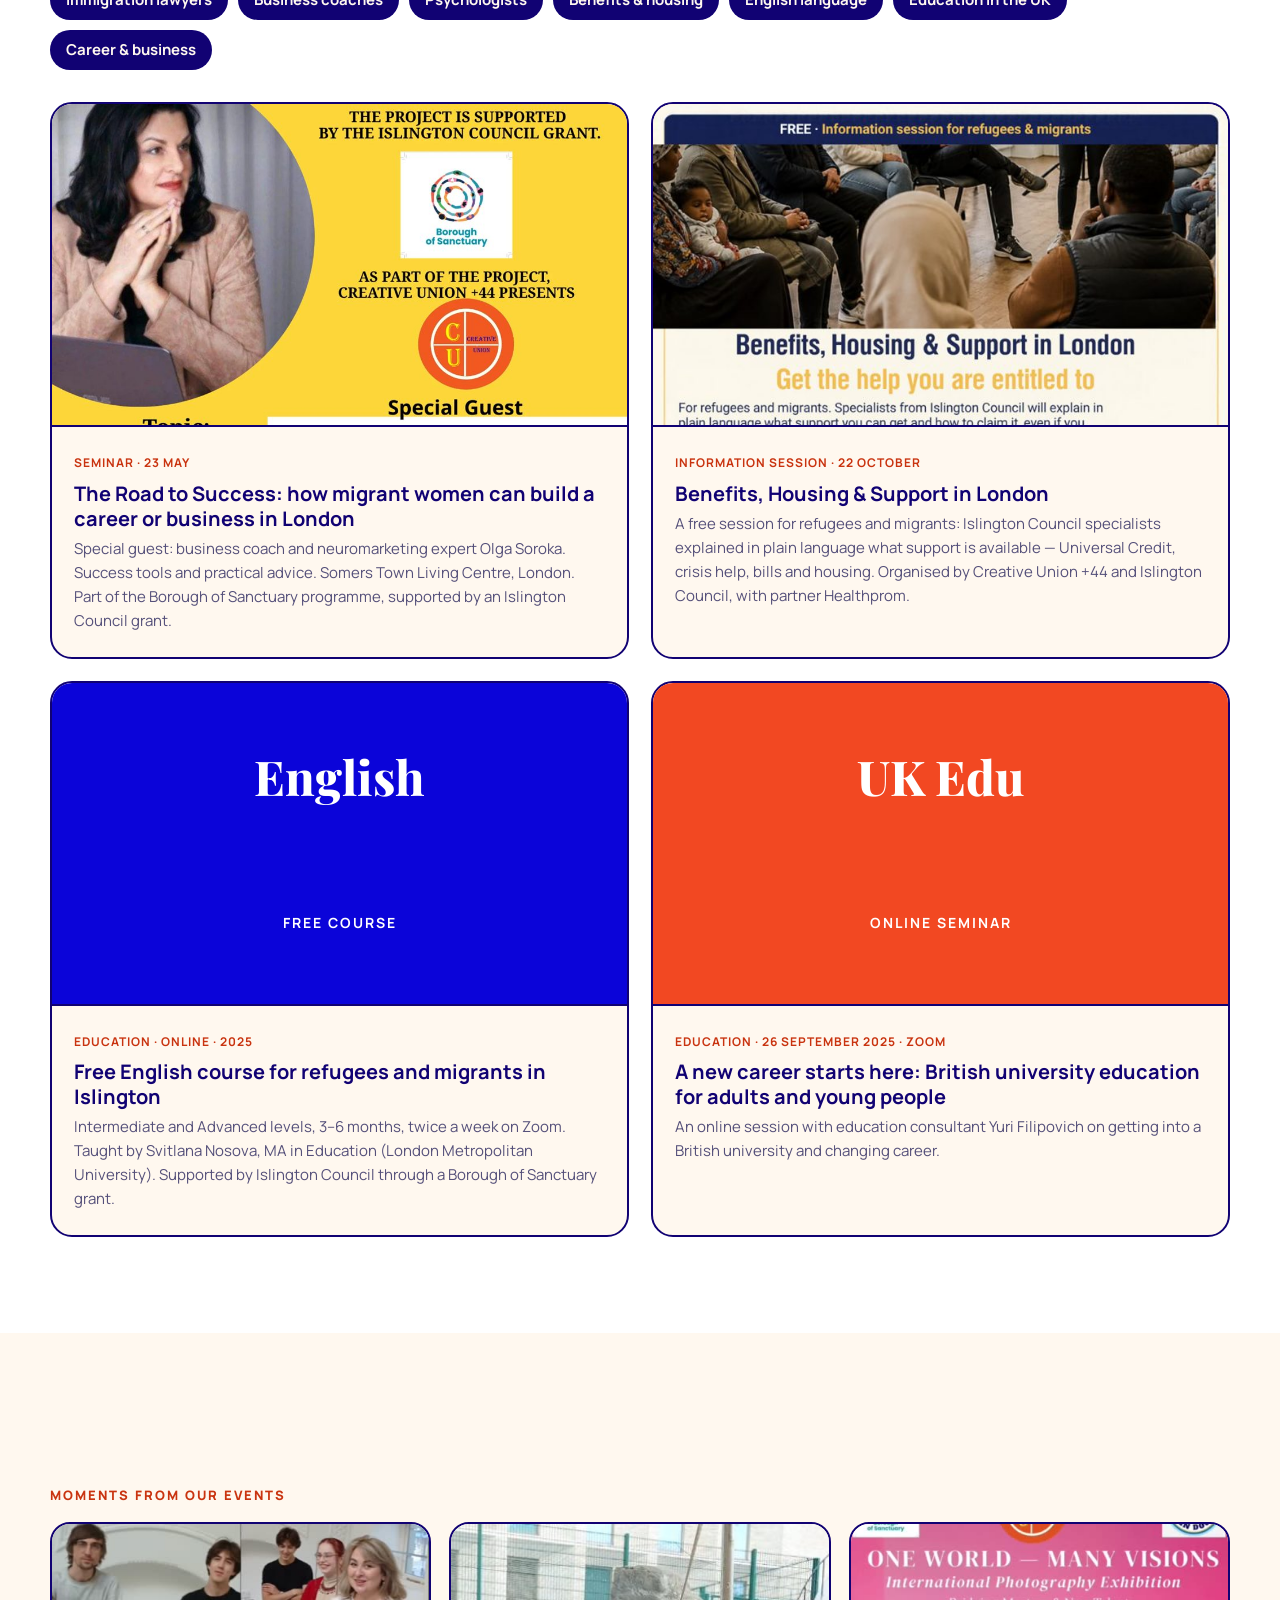
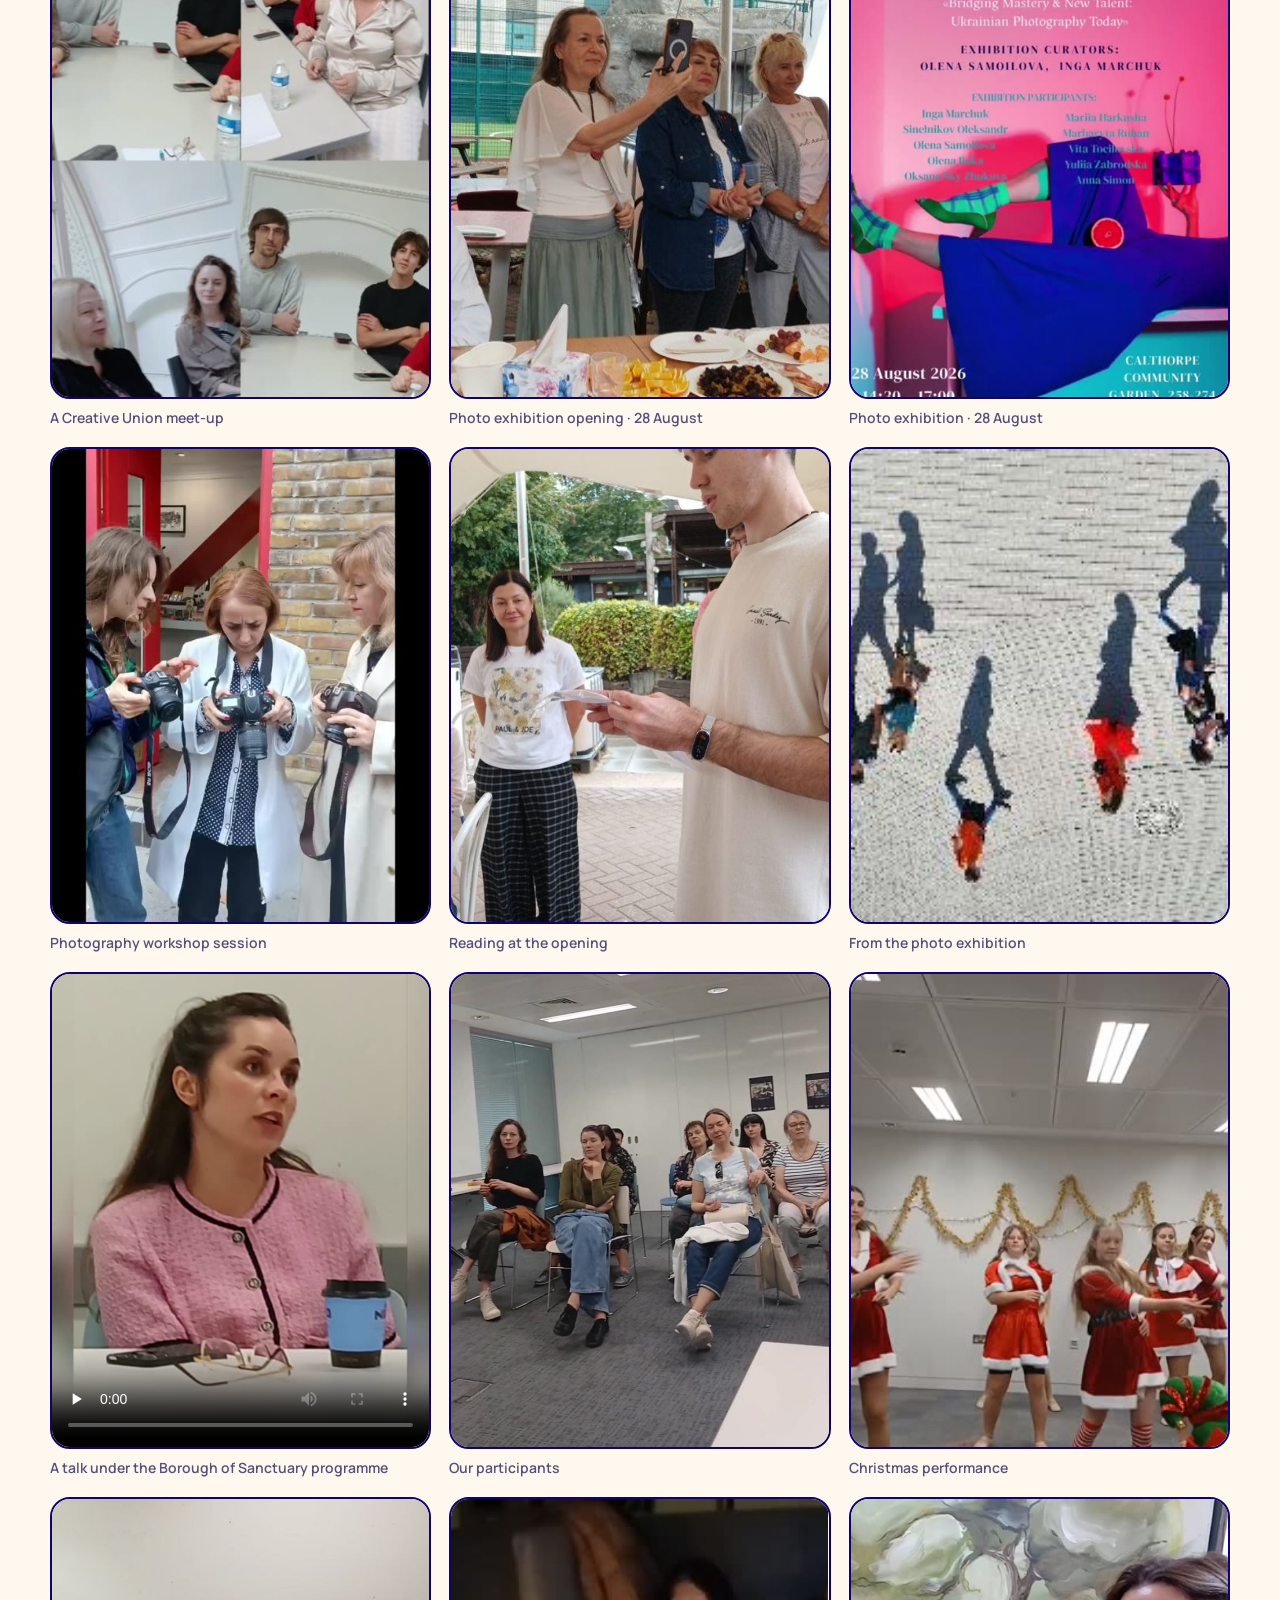
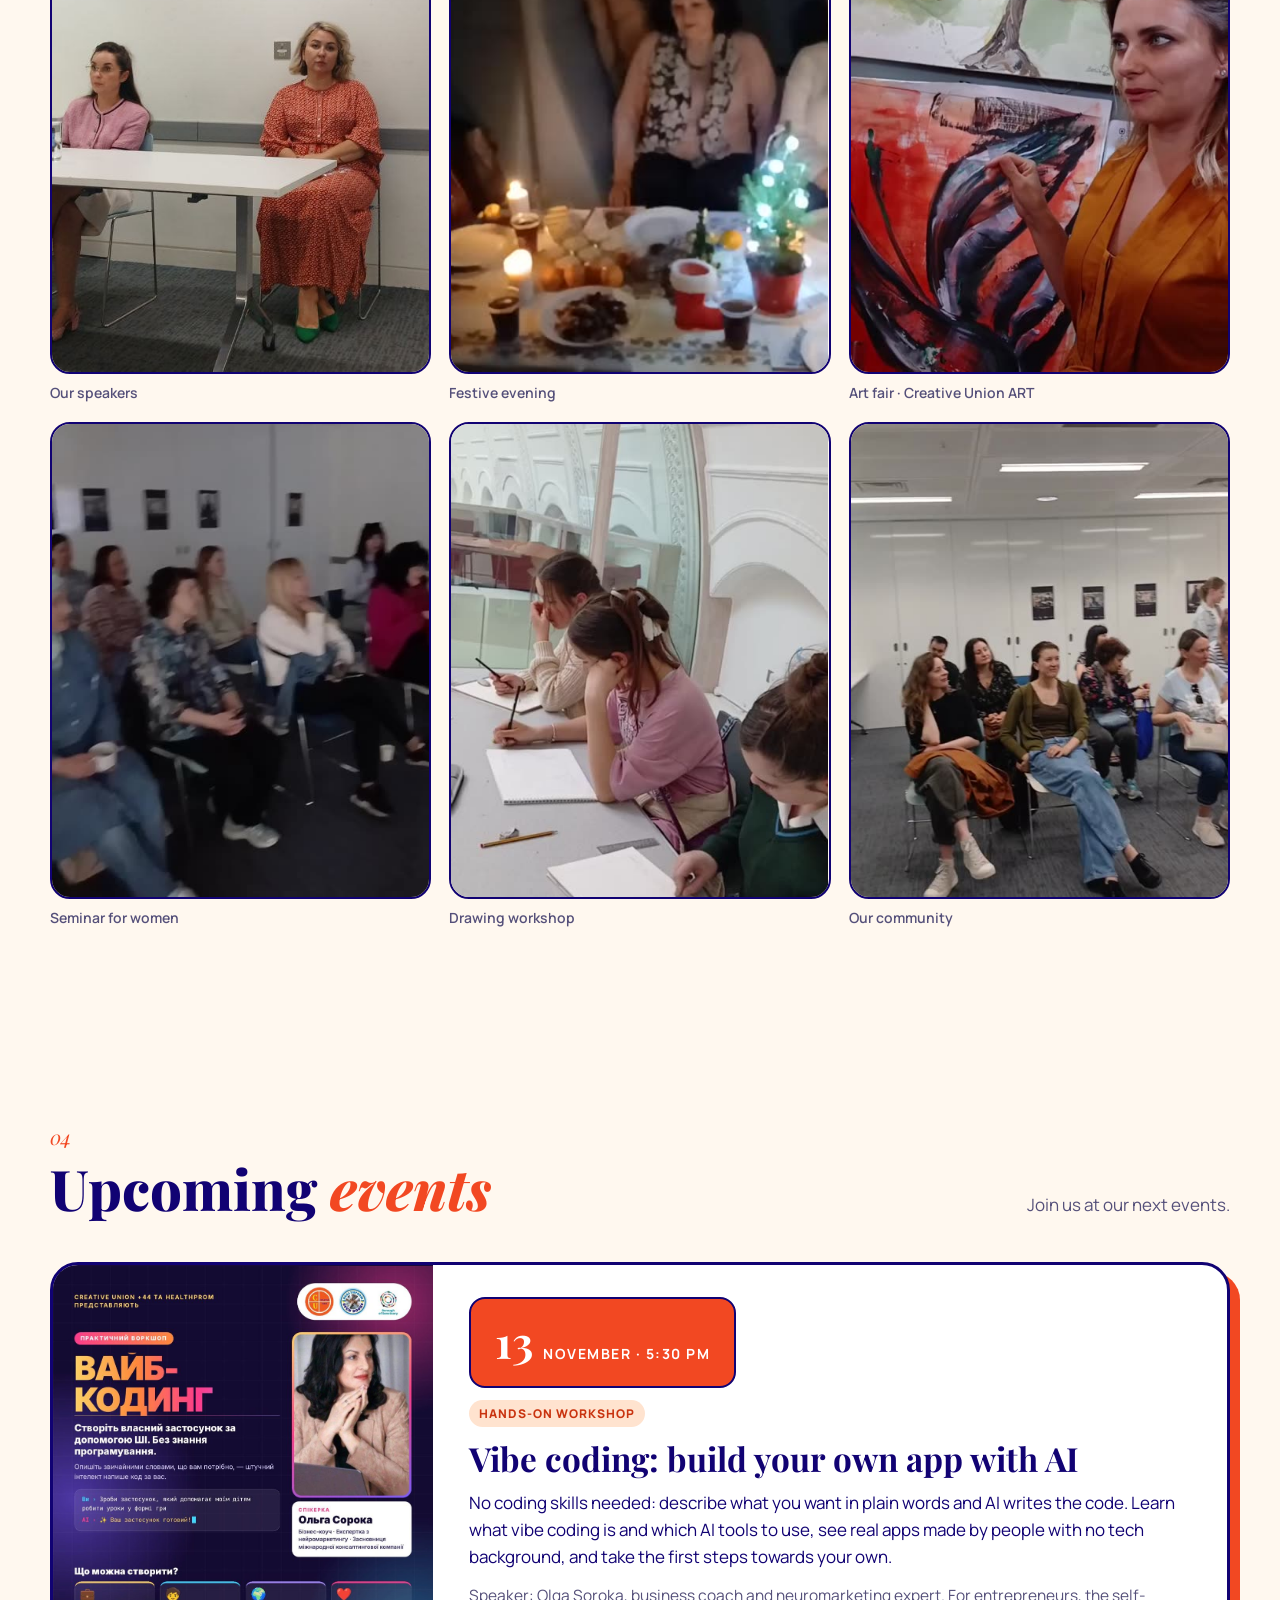
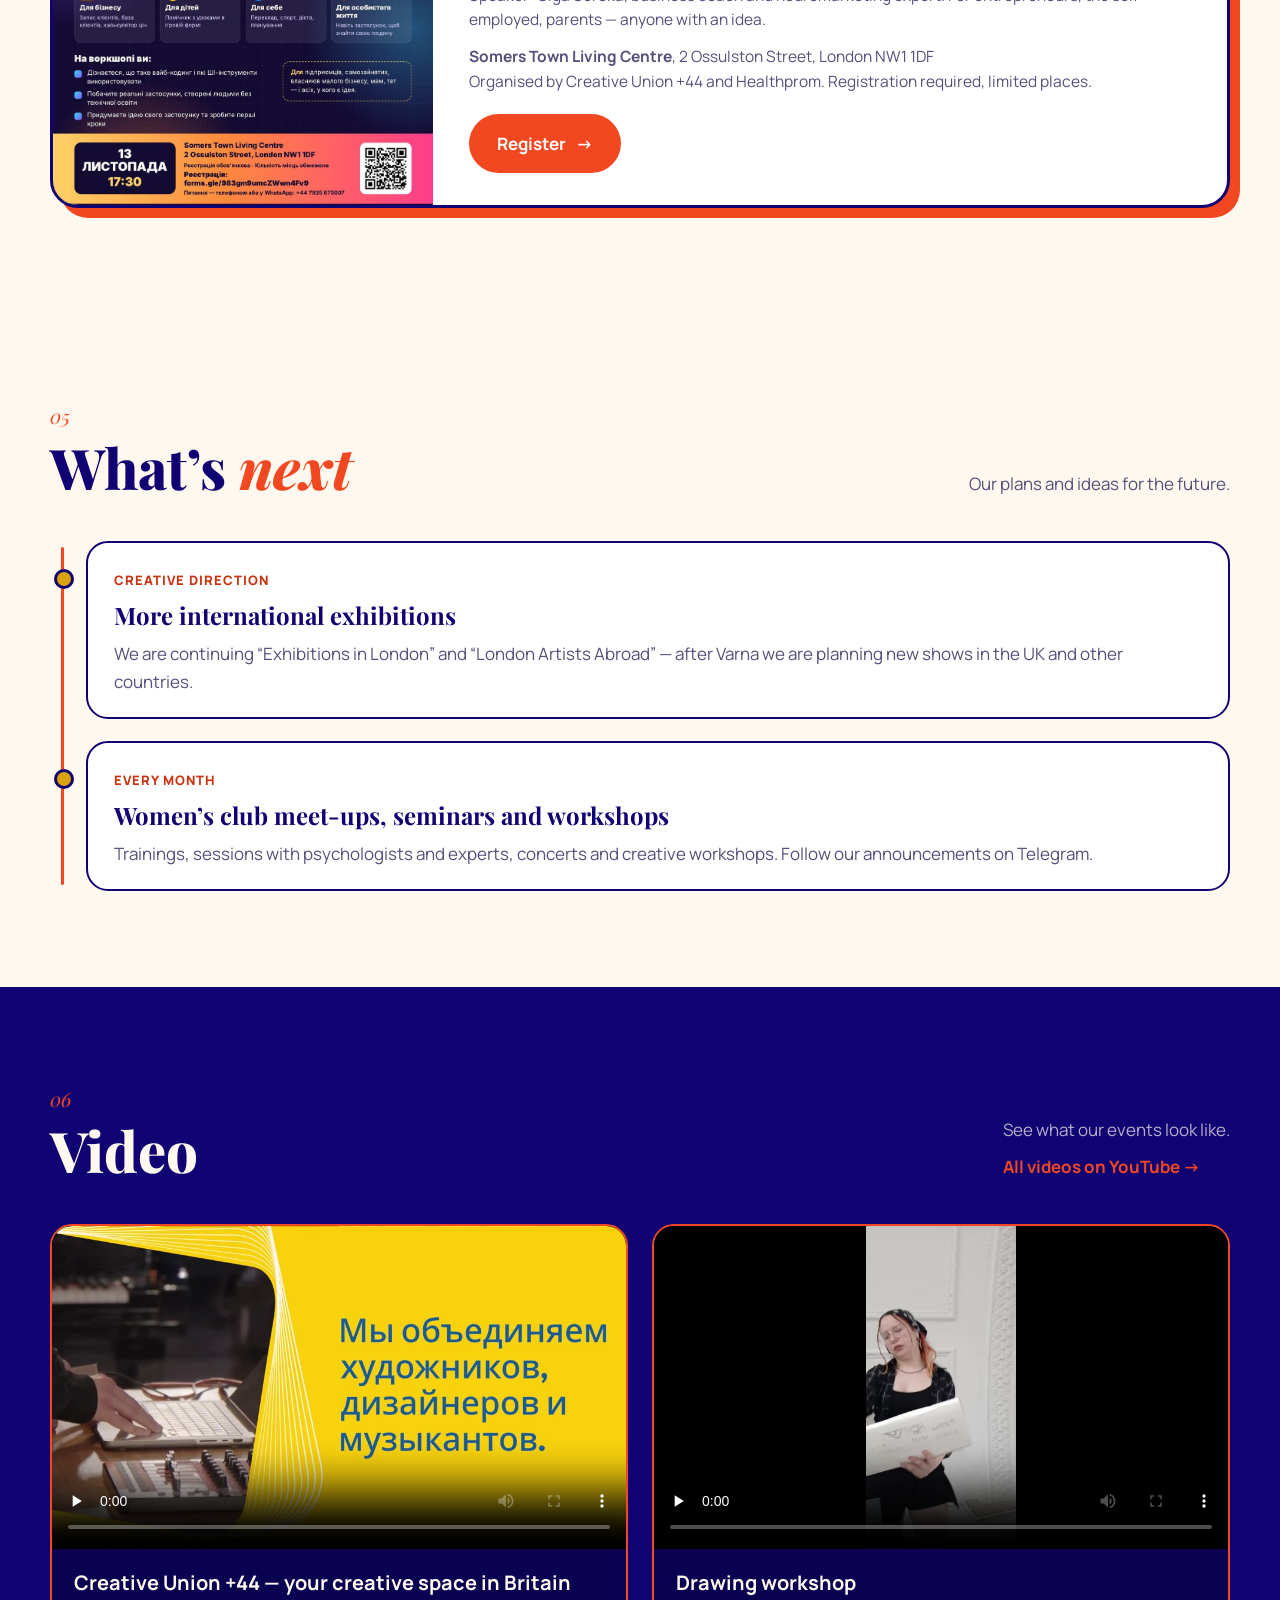
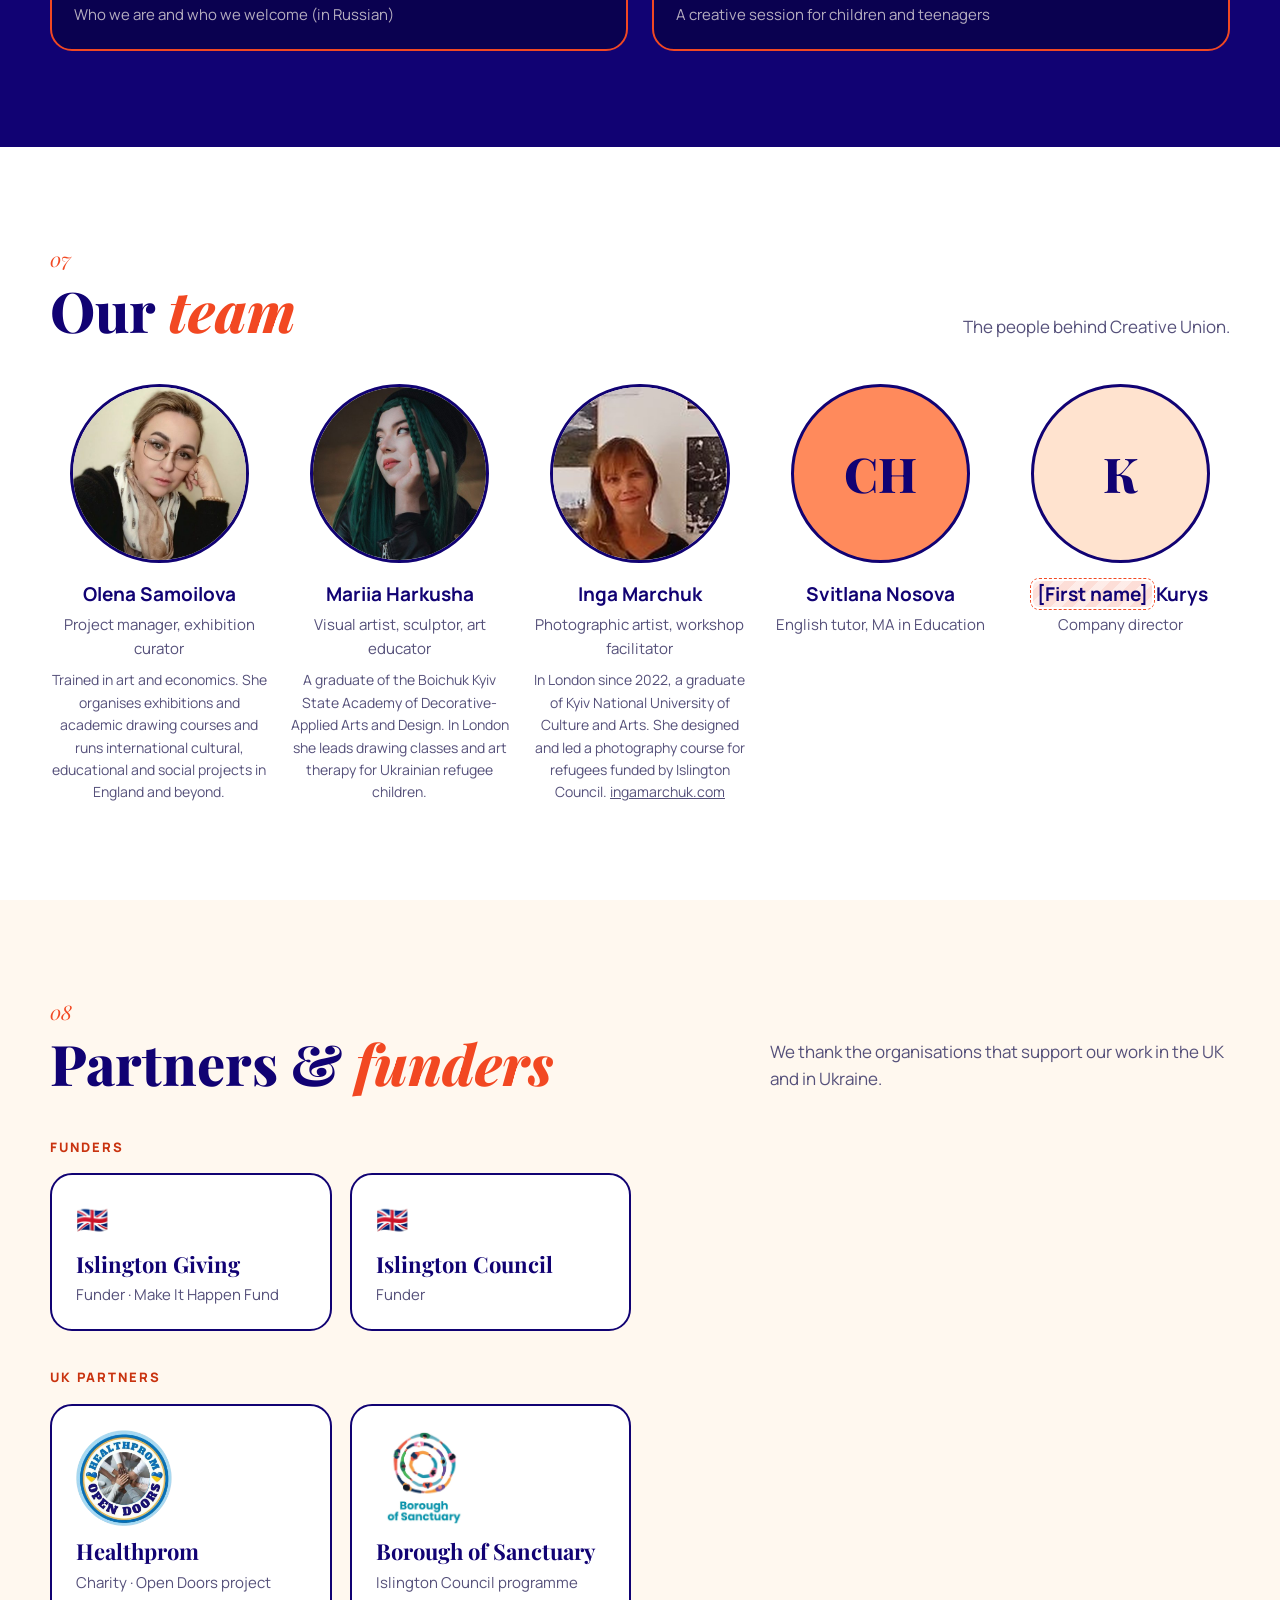
==== commit a4810180: "Custom domain creativeunion44.org.uk: CNAME, canonical, social preview, sitemap Co-Authored-By: Clau" ====
--- a/index.html
+++ b/index.html
@@ -12,7 +12,12 @@
   <link rel="stylesheet" href="styles.css">
   <link rel="icon" type="image/png" href="img/favicon.png">
   <link rel="apple-touch-icon" href="img/apple-touch-icon.png">
-  <meta property="og:image" content="img/logo.png">
+  <link rel="canonical" href="https://creativeunion44.org.uk/">
+  <meta property="og:type" content="website">
+  <meta property="og:url" content="https://creativeunion44.org.uk/">
+  <meta property="og:title" content="Creative Union +44 CIC">
+  <meta property="og:description" content="Lady Club London, Creative Union ART, education and social support for the Ukrainian community in London.">
+  <meta property="og:image" content="https://creativeunion44.org.uk/img/logo.png">
 </head>
 <body>
 
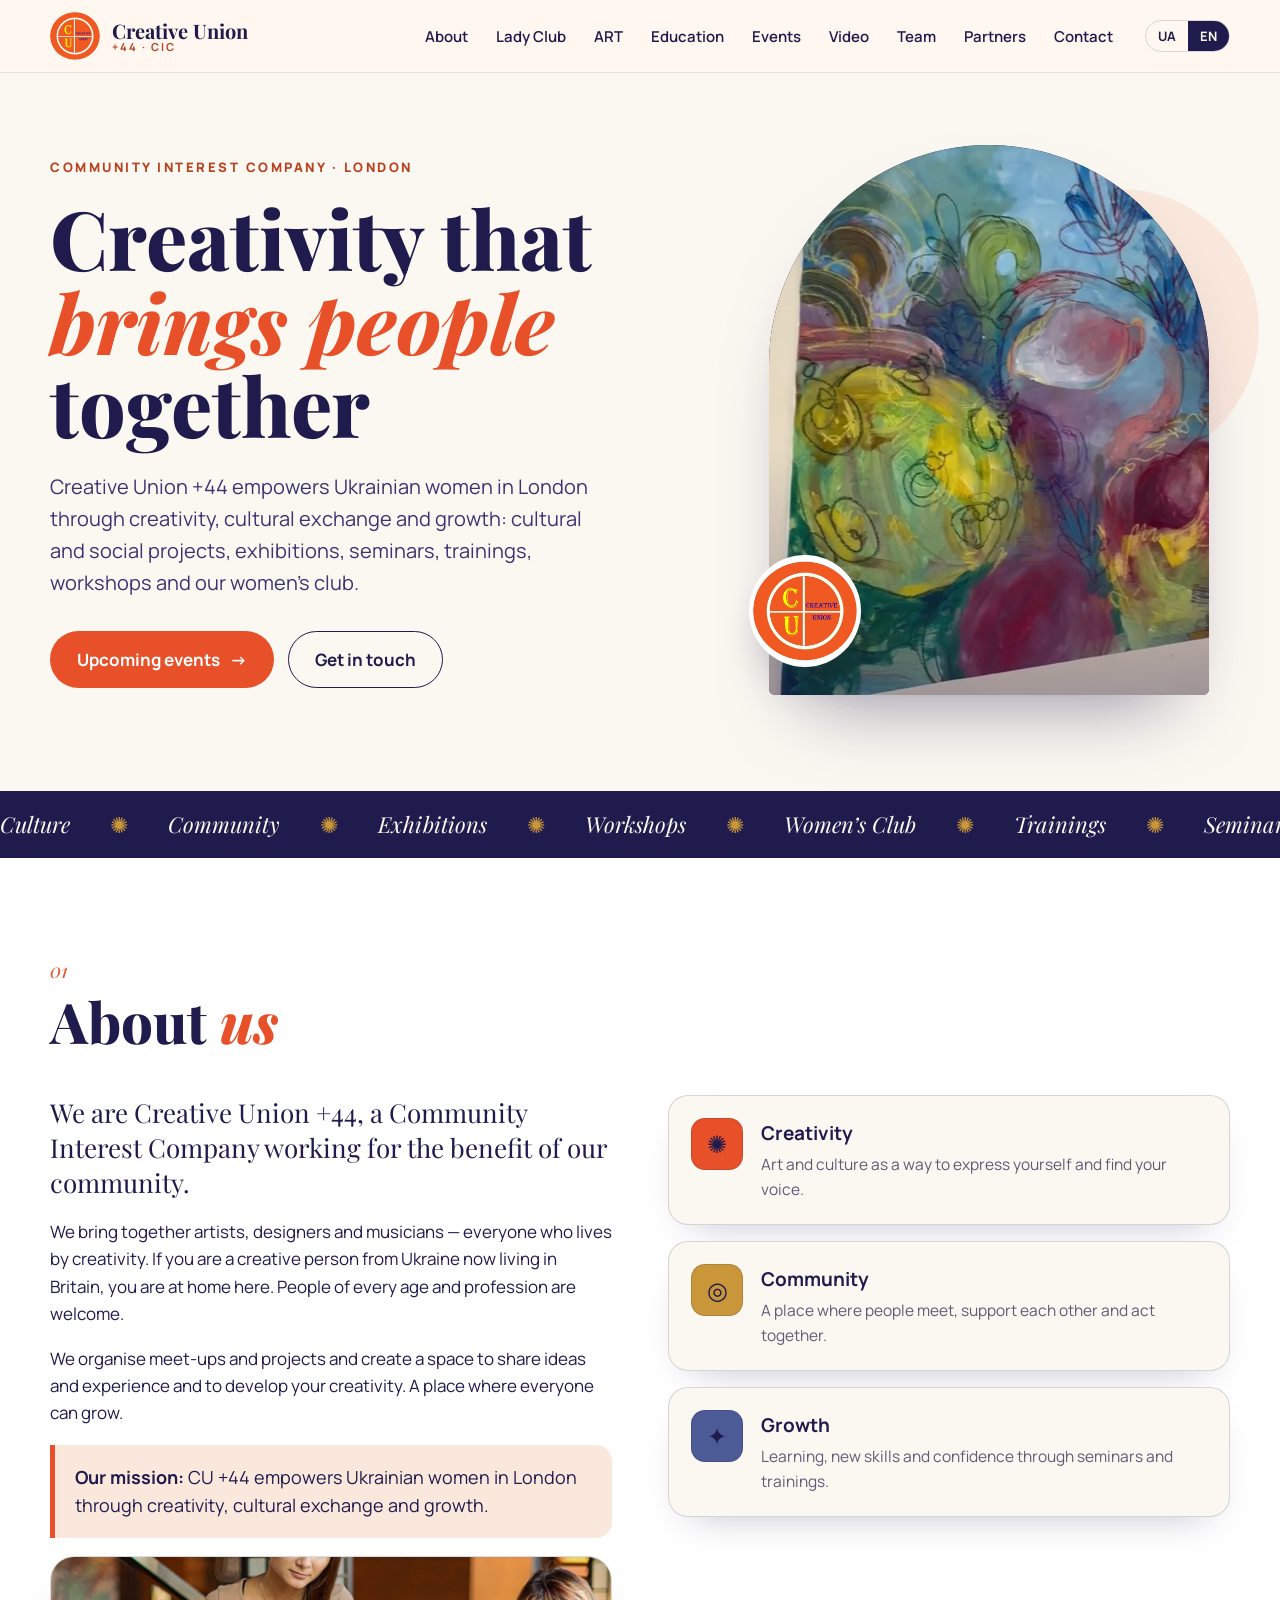
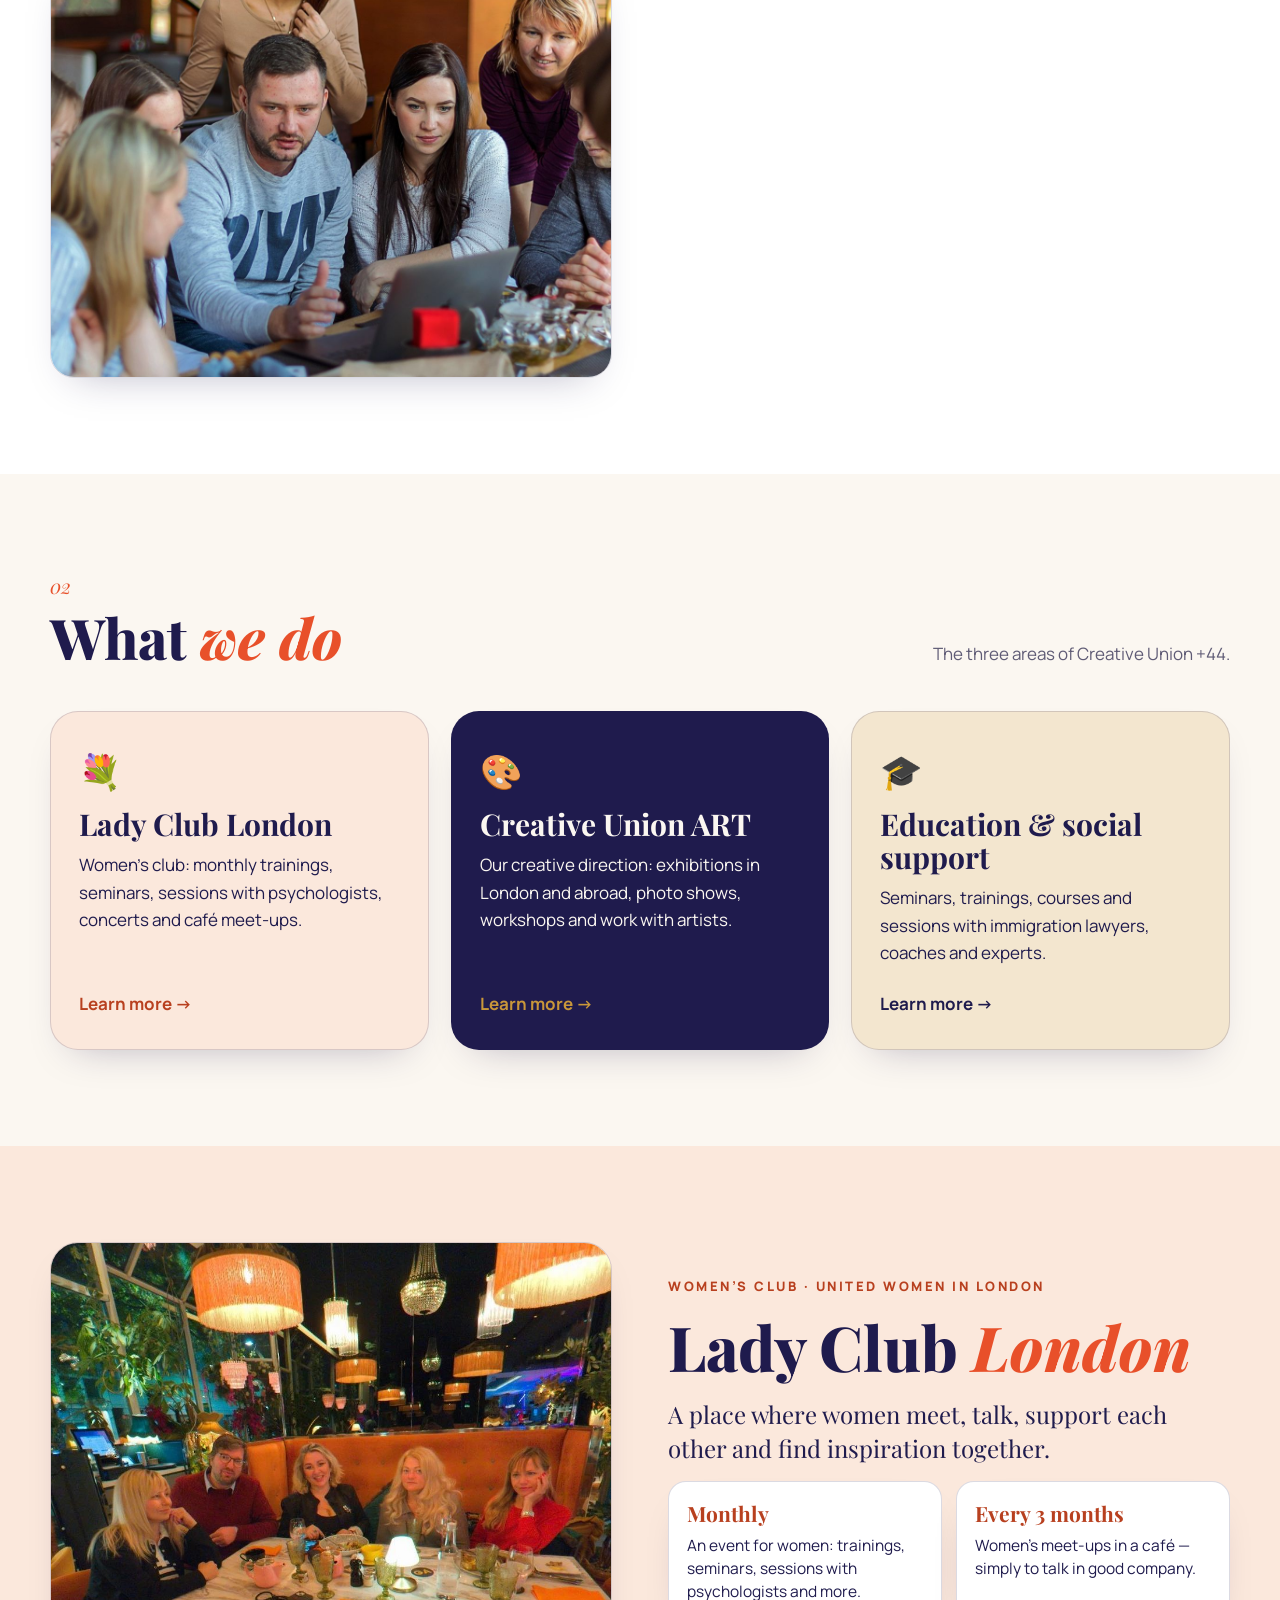
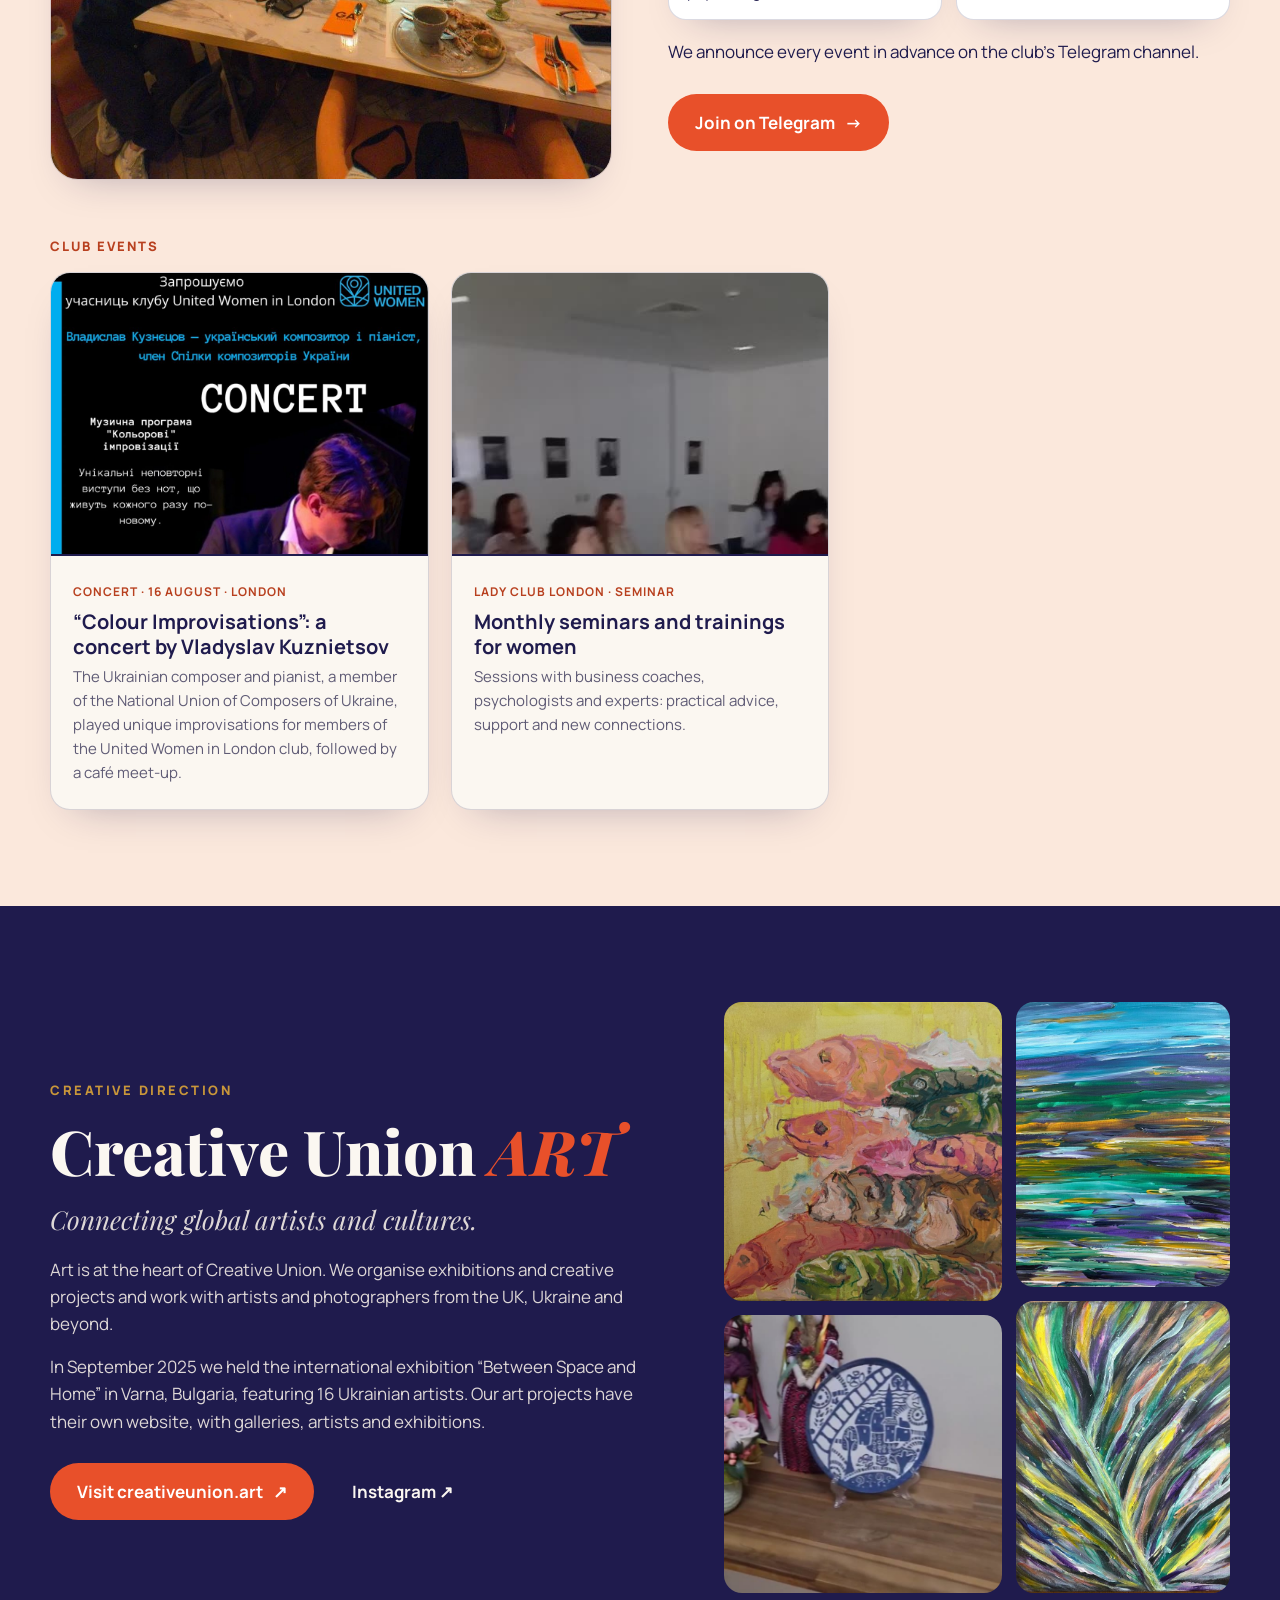
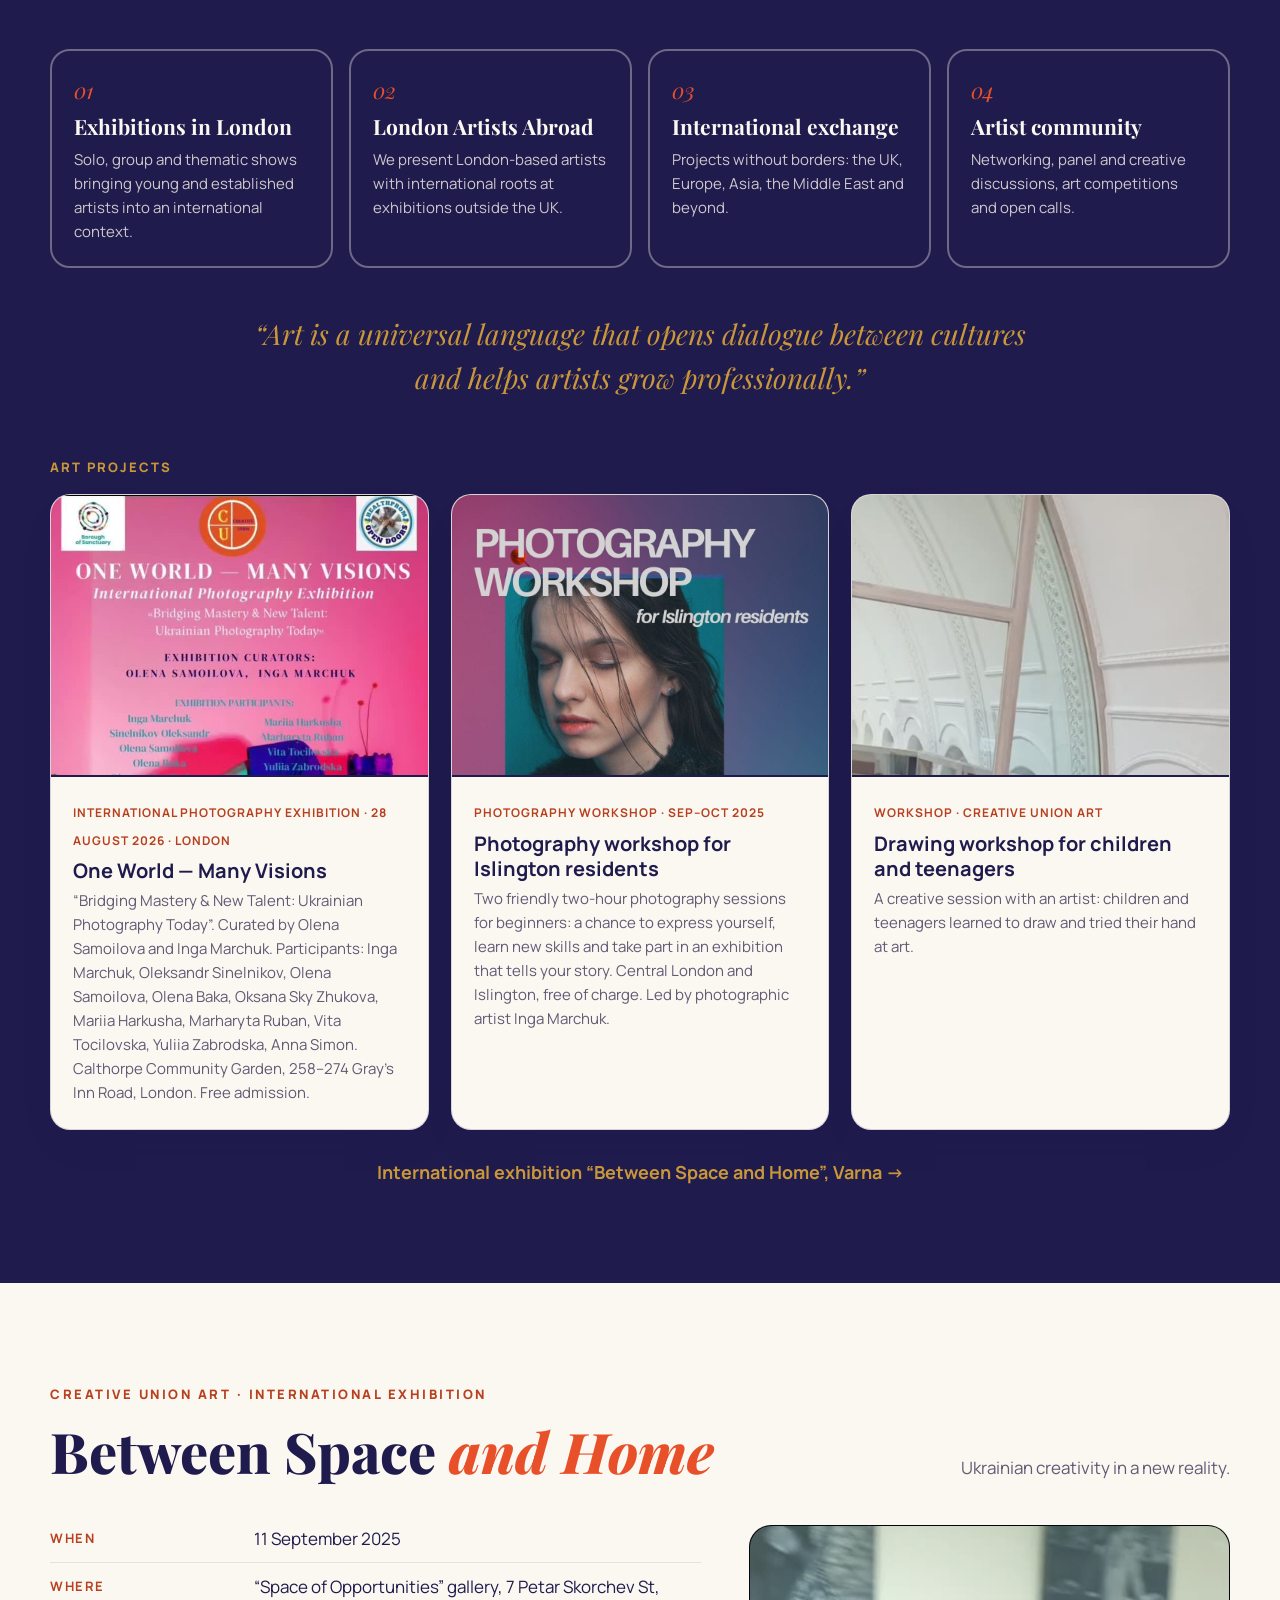
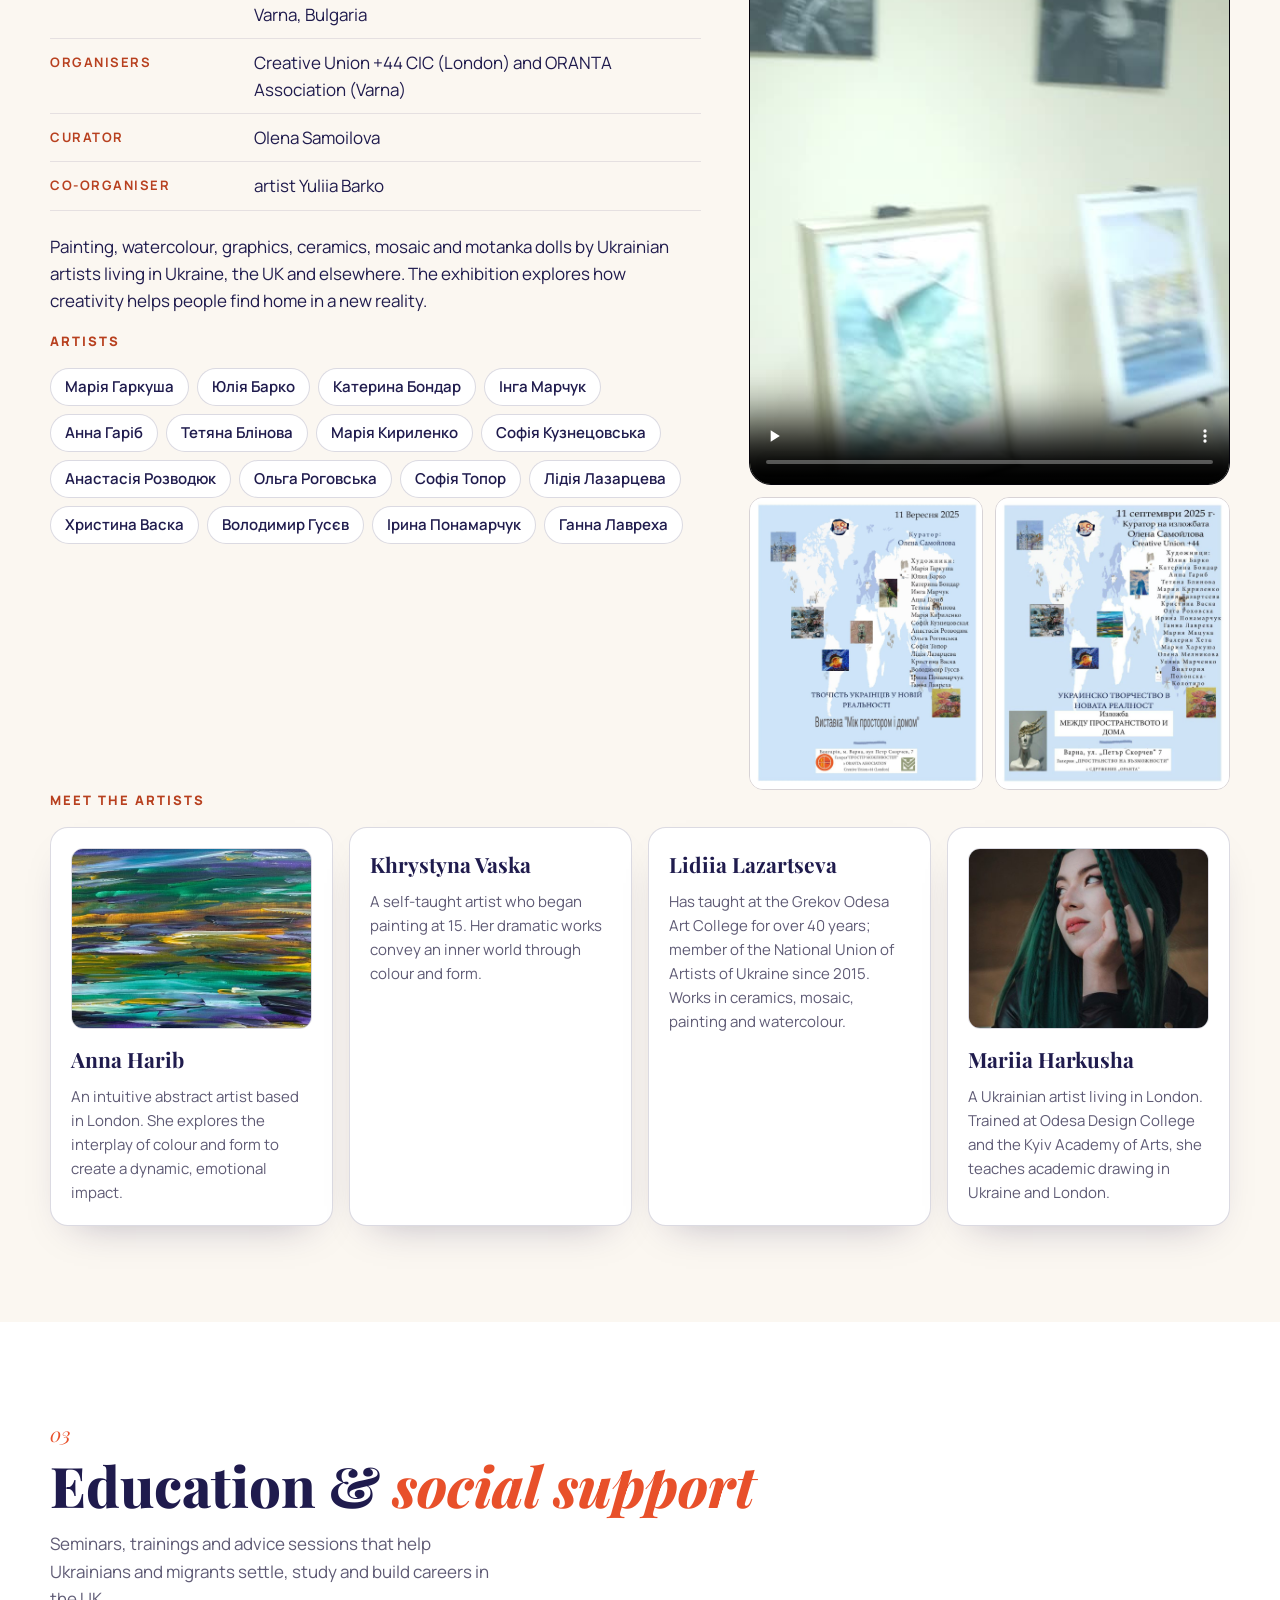
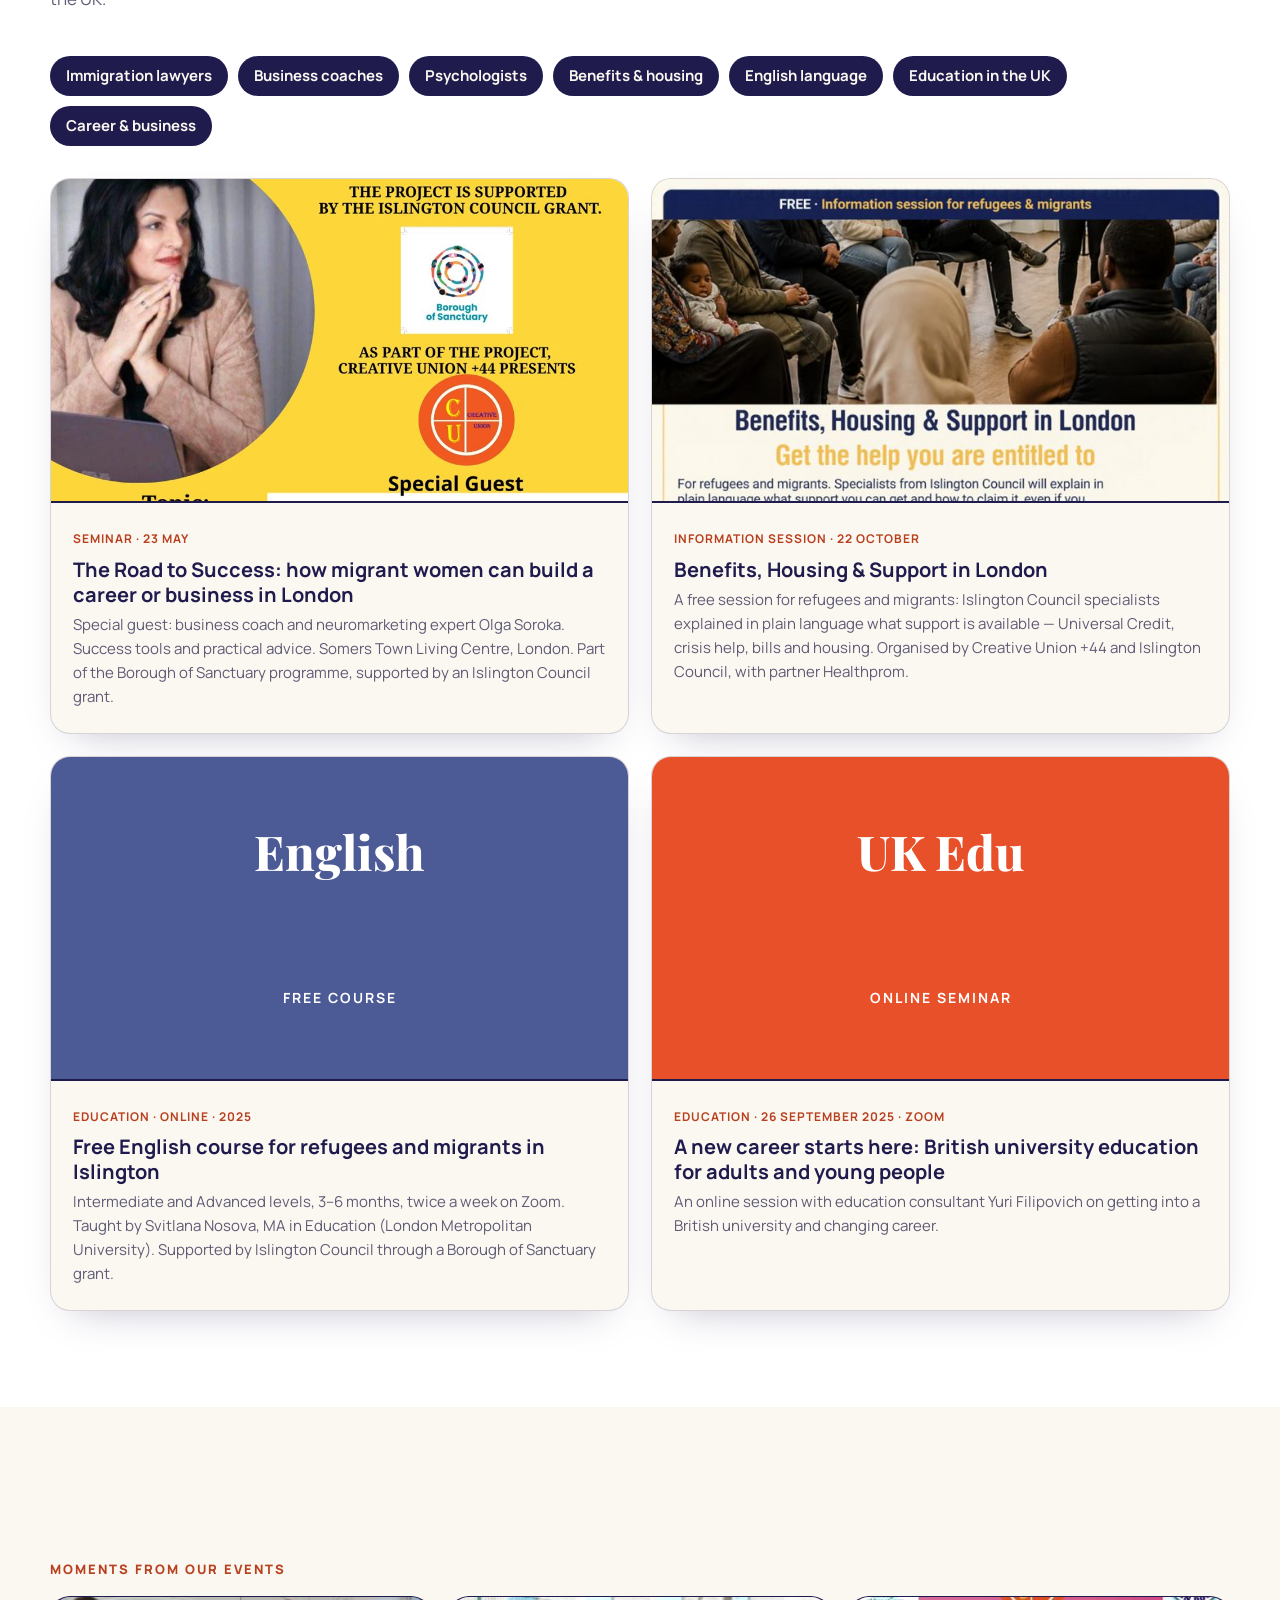
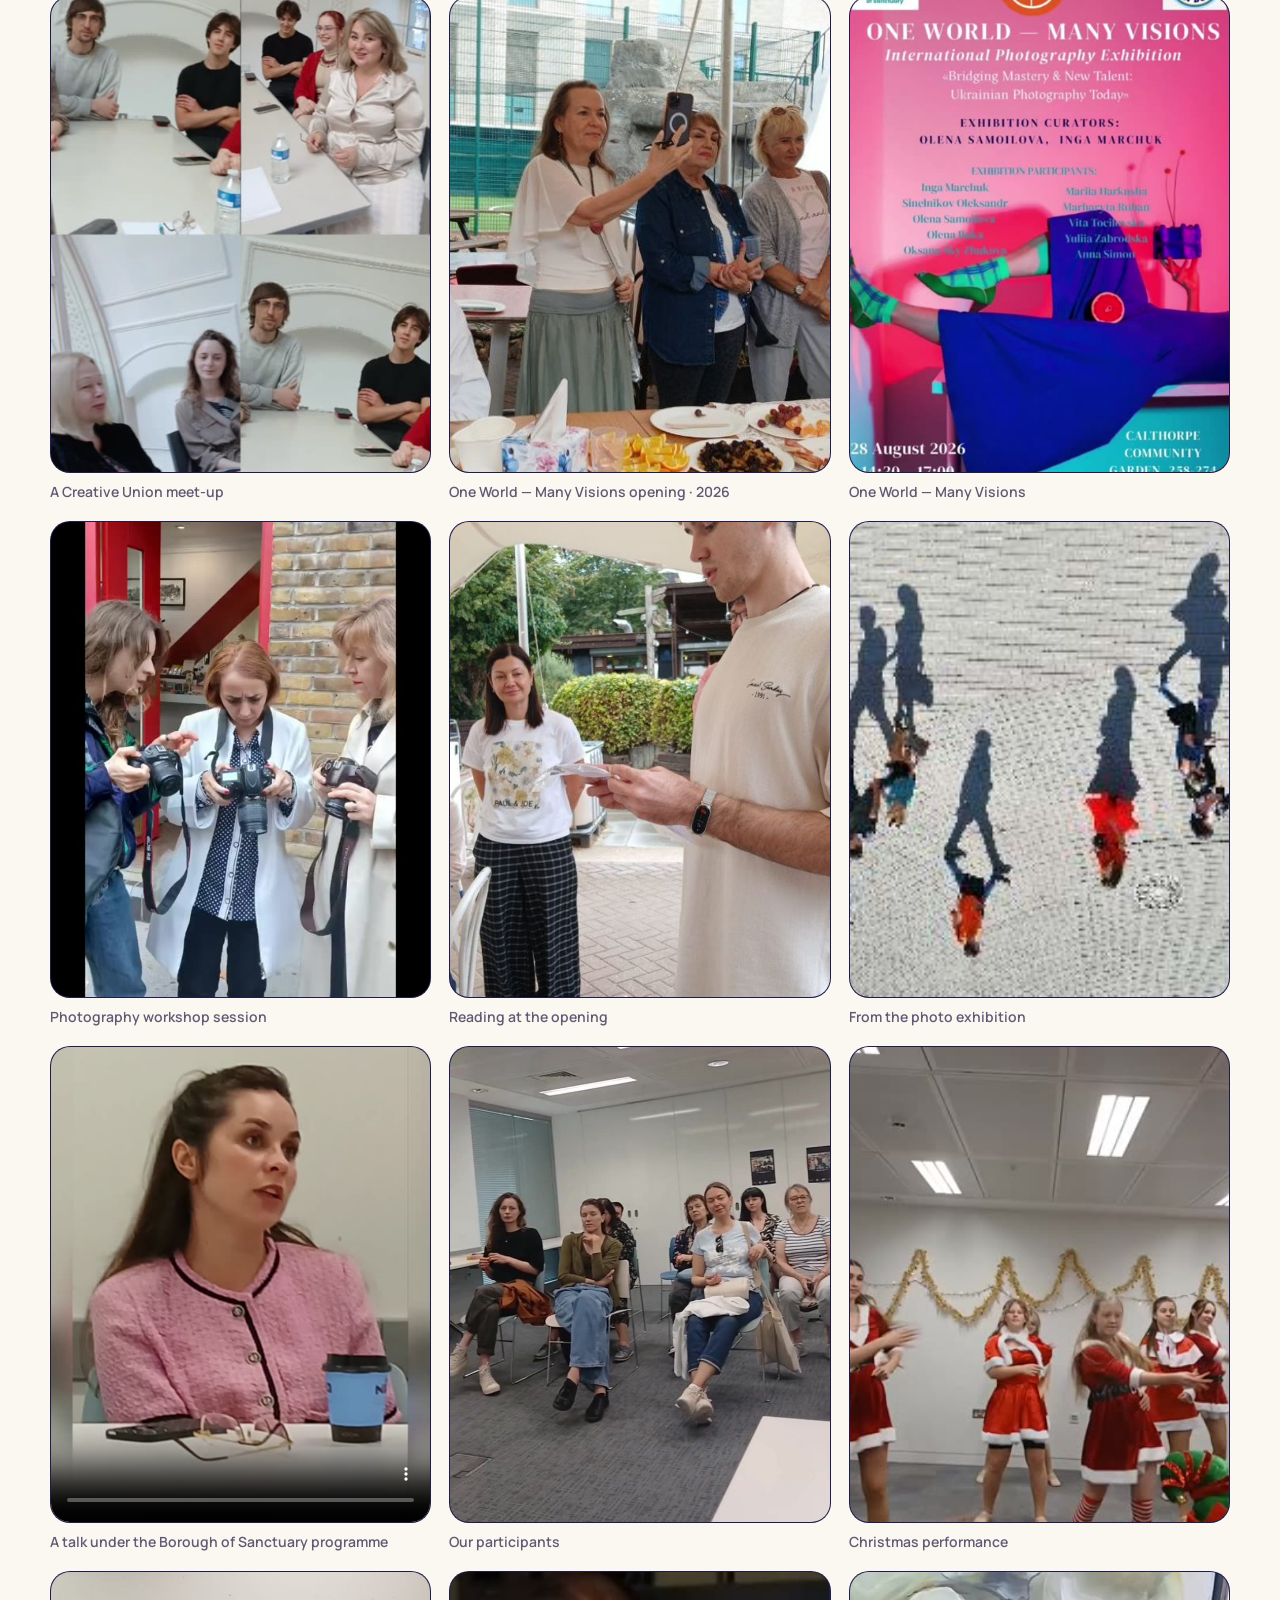
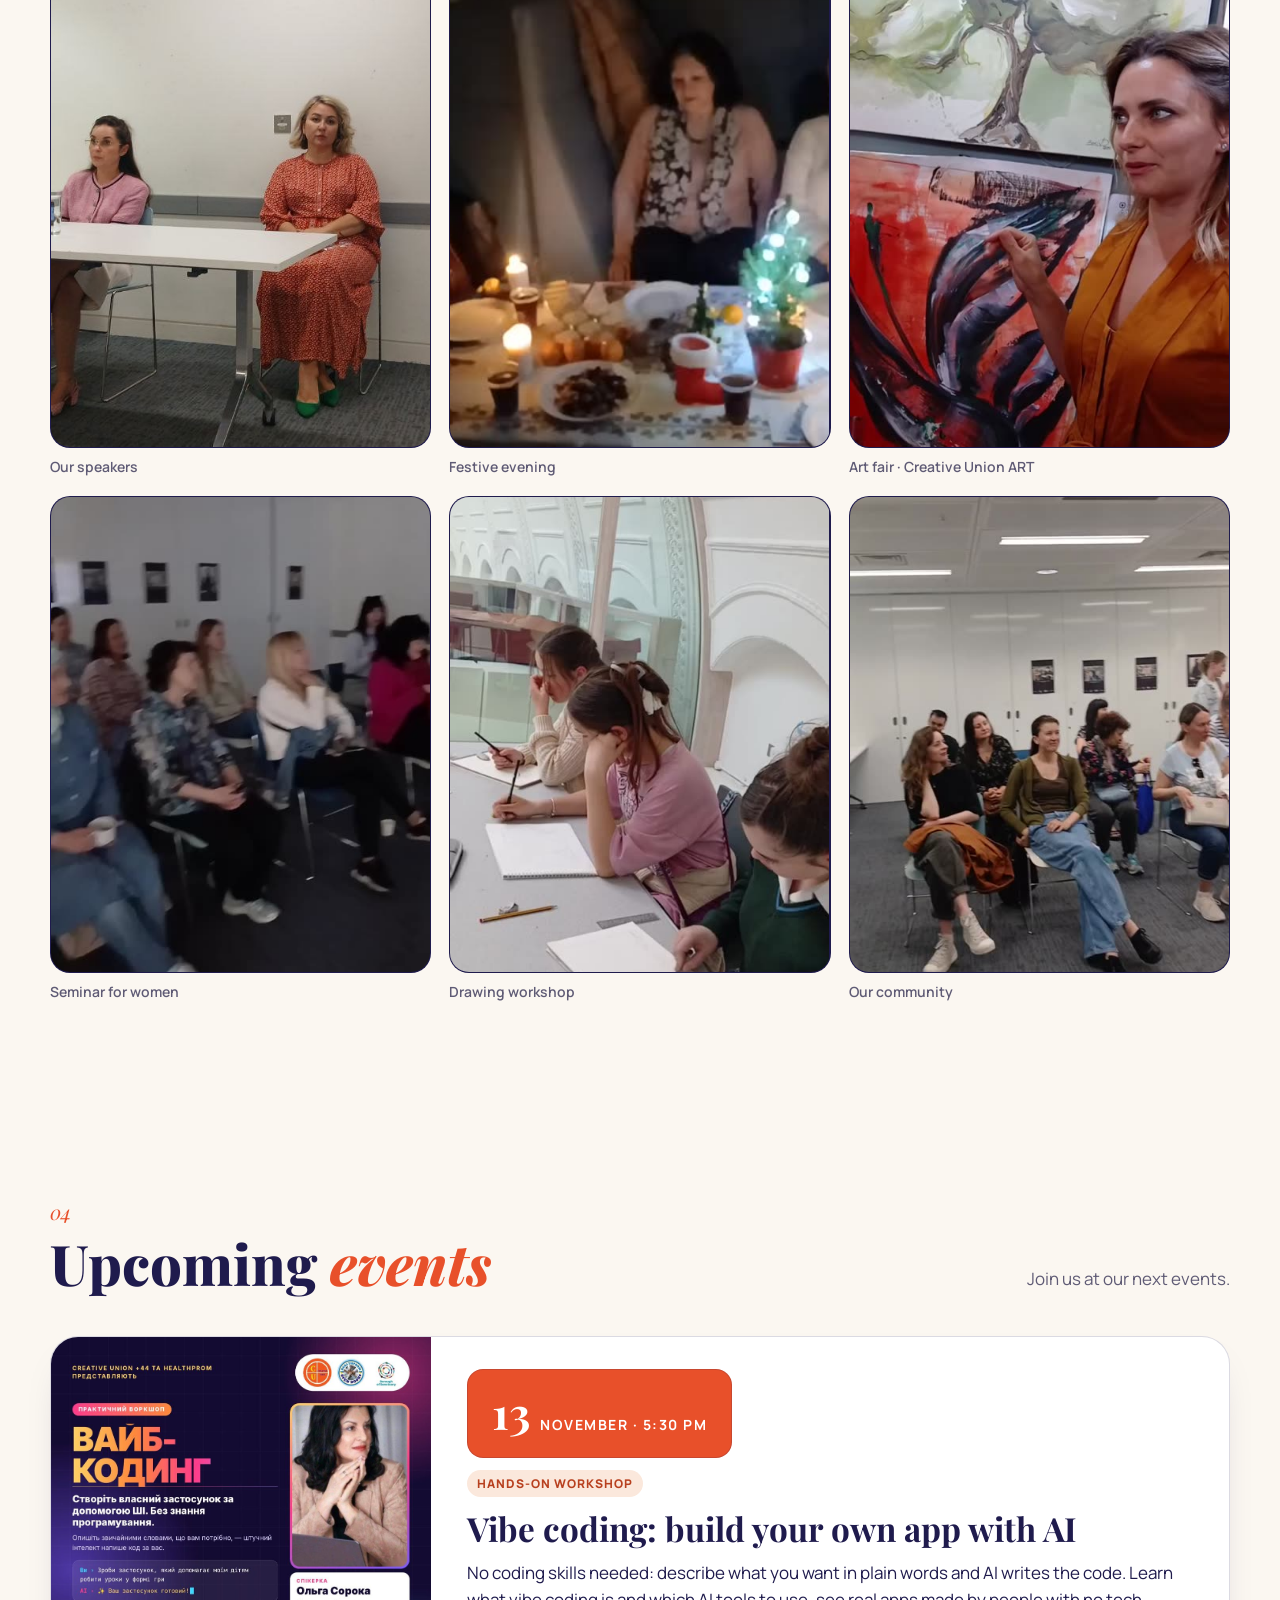
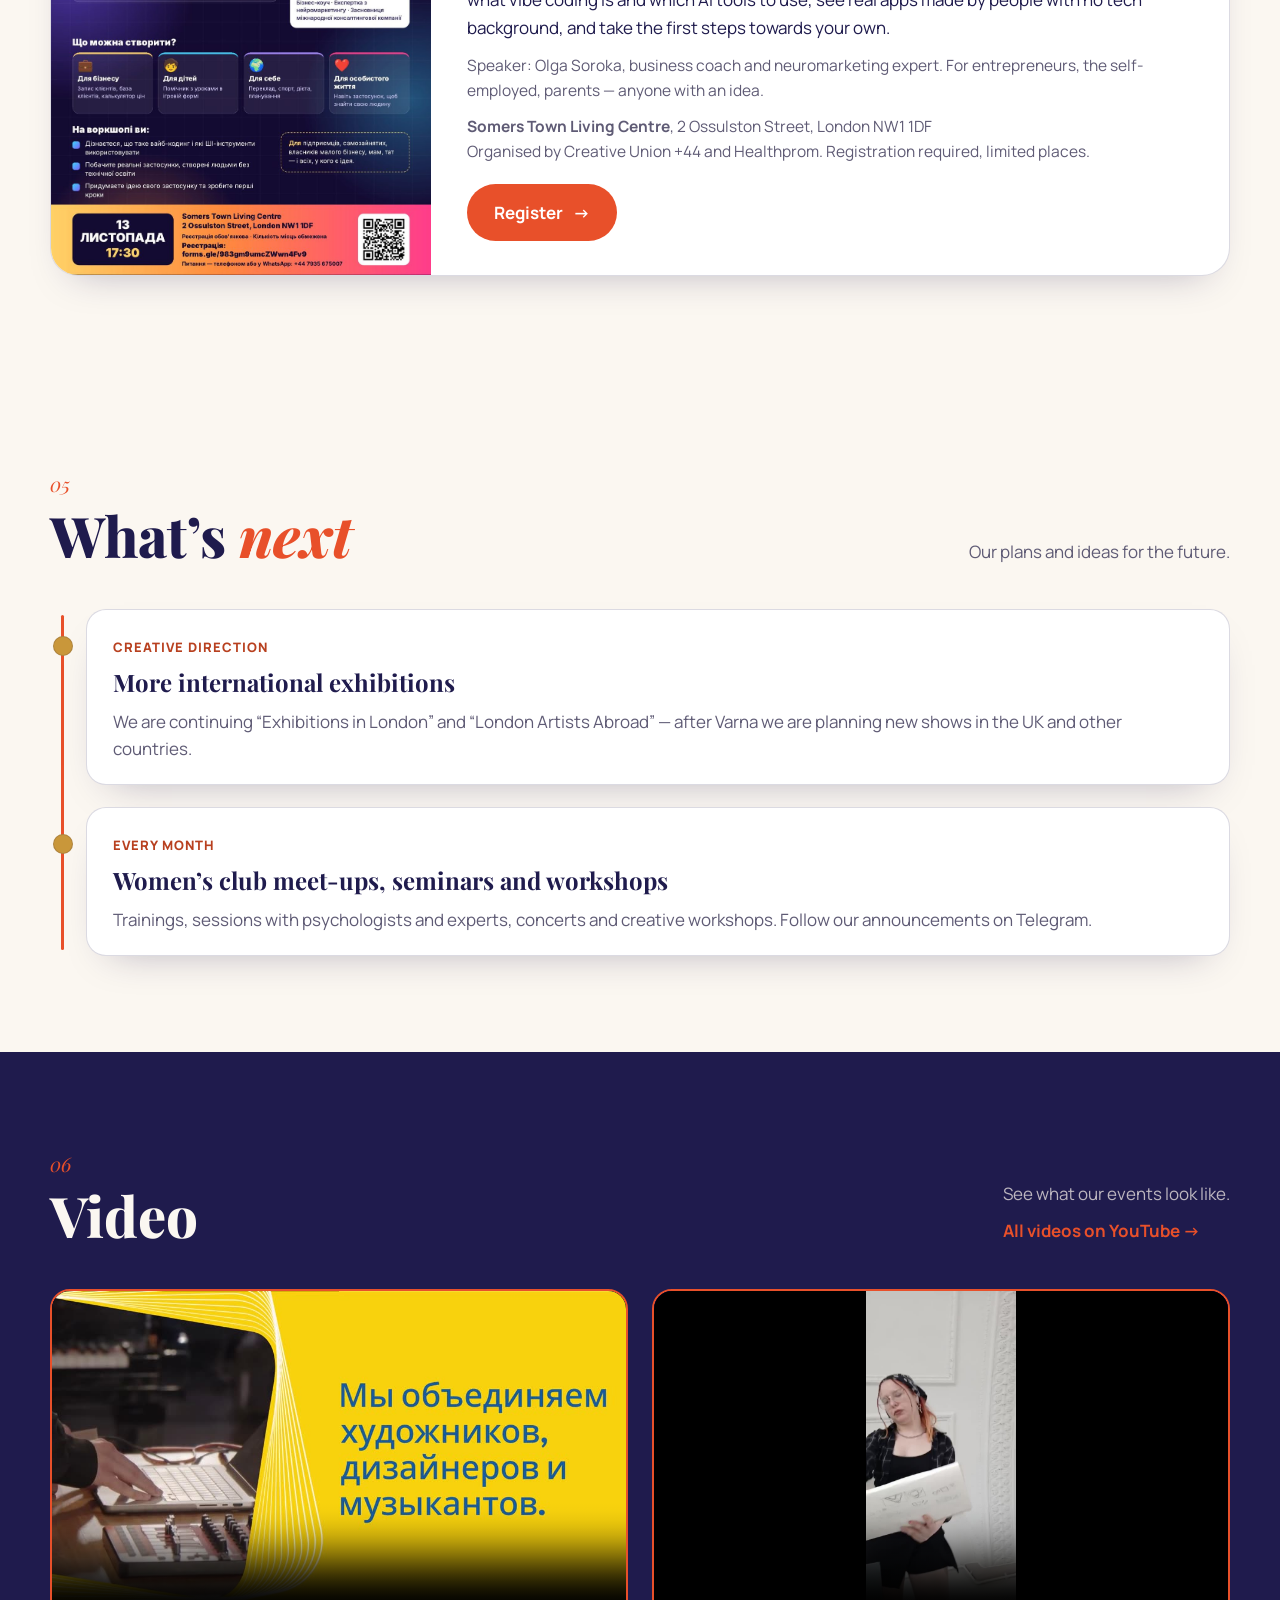
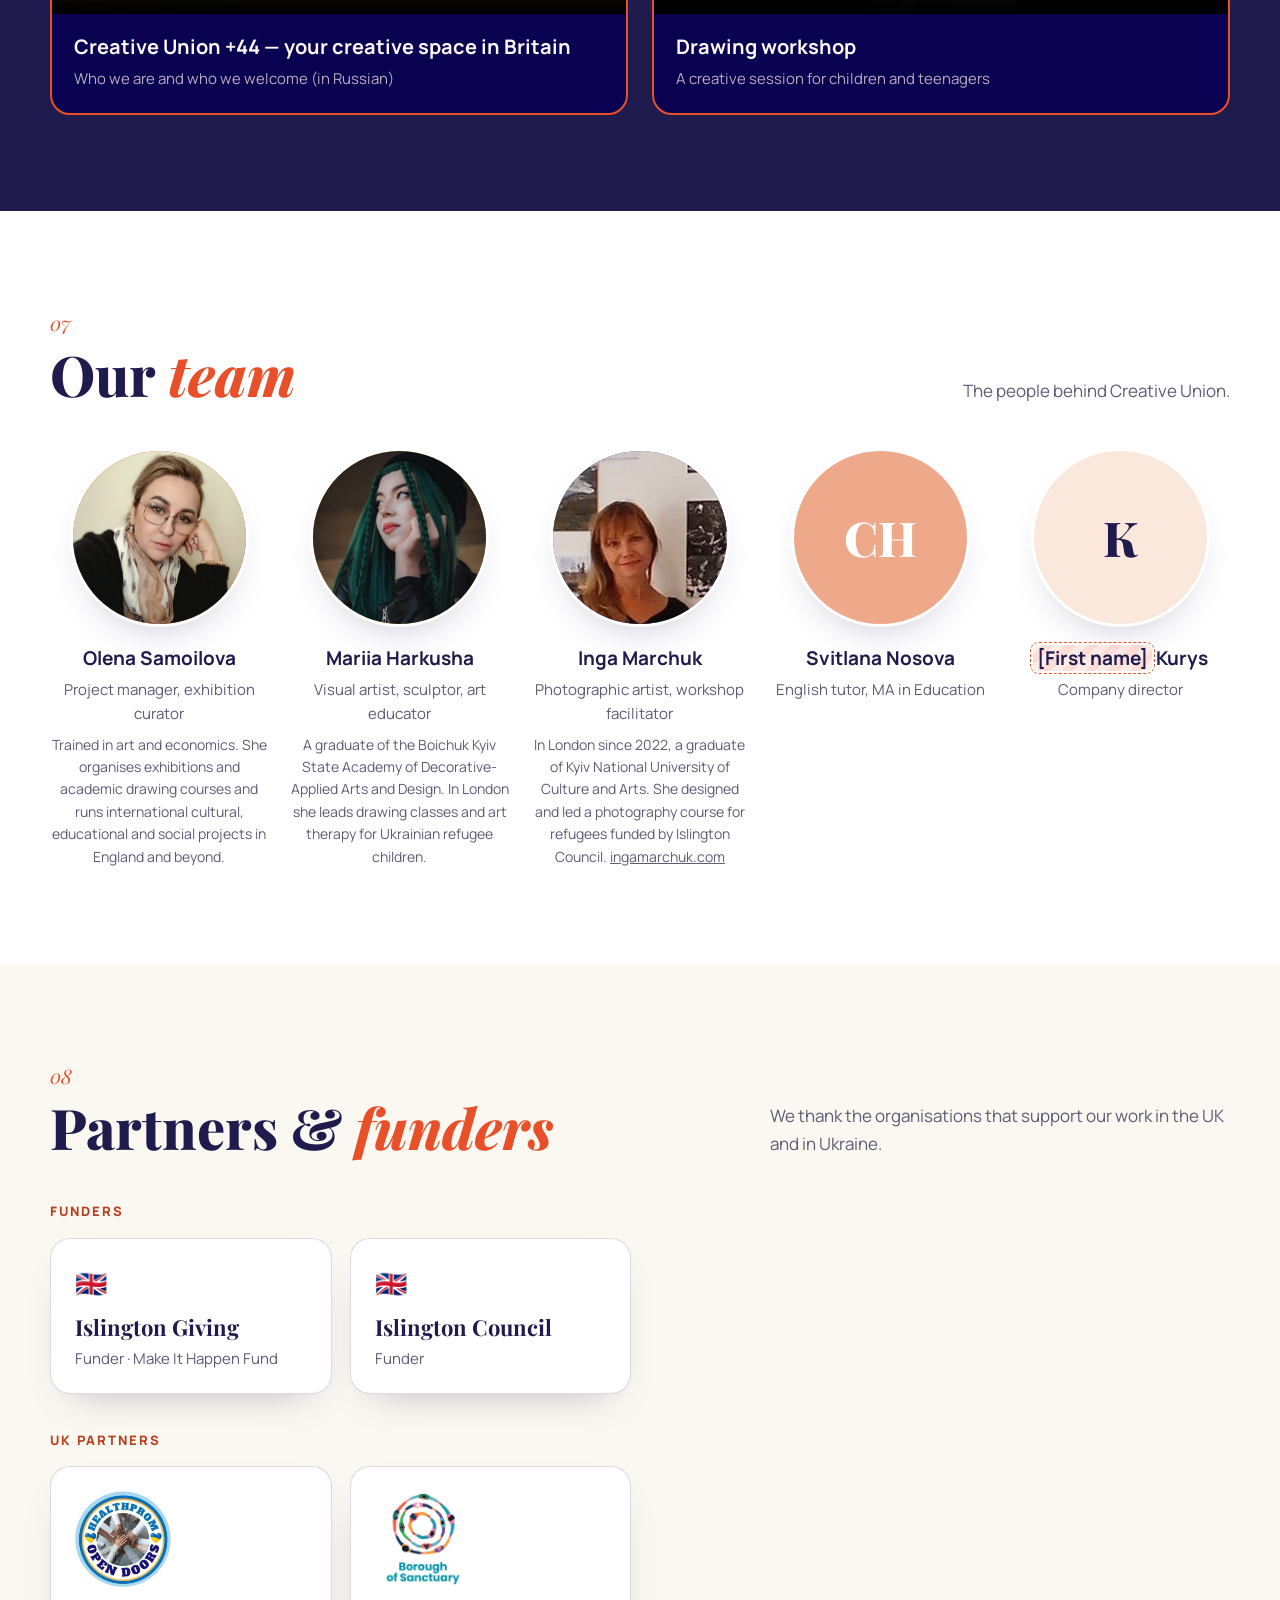
==== commit cd63d8e9: "Hero video, calmer harmonised palette, legal footer, privacy policy, QR code - Hero: looping muted m" ====
--- a/index.html
+++ b/index.html
@@ -79,11 +79,12 @@
           <a class="btn btn-ghost" href="#contact"><span data-l="uk">Зв’язатися з нами</span><span data-l="en">Get in touch</span></a>
         </div>
       </div>
-      <div class="hero-art reveal" aria-hidden="true">
-        <div class="shape s2"></div>
-        <div class="shape s3"></div>
-        <div class="shape s4"></div>
-        <img class="hero-logo" src="img/logo.png" alt="">
+      <div class="hero-art reveal">
+        <span class="hero-dot" aria-hidden="true"></span>
+        <div class="hero-video">
+          <video src="media/hero.mp4" poster="media/hero-poster.jpg" autoplay muted loop playsinline preload="auto" aria-label="Moments from Creative Union +44 exhibitions and events"></video>
+        </div>
+        <img class="hero-badge" src="img/logo.png" alt="Creative Union +44 CIC logo" width="120" height="120">
       </div>
     </div>
   </section>
@@ -284,13 +285,13 @@
       <h3 class="partner-group reveal sub-head"><span data-l="uk">Проєкти ART</span><span data-l="en">ART projects</span></h3>
       <div class="projects">
         <article class="project reveal">
-          <a class="thumb thumb-img" href="img/photo-exhibition-wall.jpg" target="_blank" rel="noopener">
-            <img src="img/photo-exhibition-wall.jpg" alt="Фотовиставка 28 серпня / Photo exhibition, 28 August" loading="lazy">
+          <a class="thumb thumb-img" href="img/one-world-many-visions-poster.jpg" target="_blank" rel="noopener">
+            <img src="img/one-world-many-visions-poster.jpg" alt="Афіша виставки One World — Many Visions / One World — Many Visions poster" loading="lazy">
           </a>
           <div class="info">
-            <small><span data-l="uk">Фотовиставка · 28 серпня · Лондон</span><span data-l="en">Photo exhibition · 28 August · London</span></small>
-            <h3><span data-l="uk">Фотовиставка Creative Union +44</span><span data-l="en">Creative Union +44 photo exhibition</span></h3>
-            <p><span data-l="uk">Виставка фотографій у Лондоні: міські пейзажі, природа, квіти та портрети. Серед авторок — фотохудожниця Інга Марчук. Відкриття пройшло в теплій атмосфері — з читанням текстів, спілкуванням і частуванням.</span><span data-l="en">A photography exhibition in London: cityscapes, nature, flowers and portraits, including work by photographic artist Inga Marchuk. The opening was a warm gathering with readings, conversation and refreshments.</span></p>
+            <small><span data-l="uk">Міжнародна фотовиставка · 28 серпня 2026 · Лондон</span><span data-l="en">International photography exhibition · 28 August 2026 · London</span></small>
+            <h3>One World — Many Visions</h3>
+            <p><span data-l="uk">«Bridging Mastery &amp; New Talent: Ukrainian Photography Today». Кураторки — Олена Самойлова та Інга Марчук. Учасники: Інга Марчук, Олександр Синельников, Олена Самойлова, Олена Бака, Оксана Скай Жукова, Марія Гаркуша, Маргарита Рубан, Віта Тоцільська, Юлія Забродська, Анна Сімон. Calthorpe Community Garden, 258–274 Gray’s Inn Road, Лондон. Вхід вільний.</span><span data-l="en">“Bridging Mastery &amp; New Talent: Ukrainian Photography Today”. Curated by Olena Samoilova and Inga Marchuk. Participants: Inga Marchuk, Oleksandr Sinelnikov, Olena Samoilova, Olena Baka, Oksana Sky Zhukova, Mariia Harkusha, Marharyta Ruban, Vita Tocilovska, Yuliia Zabrodska, Anna Simon. Calthorpe Community Garden, 258–274 Gray’s Inn Road, London. Free admission.</span></p>
           </div>
         </article>
         <article class="project reveal">
@@ -457,11 +458,11 @@
         </figure>
         <figure class="reveal">
           <img src="img/photo-exhibition-opening.jpg" alt="Відкриття фотовиставки / Photo exhibition opening" loading="lazy">
-          <figcaption><span data-l="uk">Відкриття фотовиставки · 28 серпня</span><span data-l="en">Photo exhibition opening · 28 August</span></figcaption>
+          <figcaption><span data-l="uk">Відкриття One World — Many Visions · 2026</span><span data-l="en">One World — Many Visions opening · 2026</span></figcaption>
         </figure>
         <figure class="reveal">
           <video src="media/photo-exhibition-walk.mp4" poster="media/photo-exhibition-walk-poster.jpg" autoplay muted loop playsinline preload="metadata"></video>
-          <figcaption><span data-l="uk">Фотовиставка · 28 серпня</span><span data-l="en">Photo exhibition · 28 August</span></figcaption>
+          <figcaption>One World — Many Visions</figcaption>
         </figure>
         <figure class="reveal">
           <video src="media/photo-workshop-session.mp4" poster="media/photo-workshop-session-poster.jpg" autoplay muted loop playsinline preload="metadata"></video>
@@ -748,10 +749,12 @@
   <div class="container foot">
     <div>
       <div class="foot-brand"><img src="img/logo.png" alt="" width="56" height="56"><div class="brand-name">Creative Union <small>+44 · CIC</small></div></div>
-      <small><span data-l="uk">Community Interest Company, зареєстрована в Англії та Уельсі</span><span data-l="en">Community Interest Company registered in England and Wales</span> · <span data-l="uk">№ компанії</span><span data-l="en">Company No.</span> 16237503</small>
+      <small>Creative Union +44 C.I.C. · <span data-l="uk">Community Interest Company, зареєстрована в Англії та Уельсі</span><span data-l="en">Community Interest Company registered in England and Wales</span> · <span data-l="uk">№ компанії</span><span data-l="en">Company No.</span> 16237503</small>
+      <small><span data-l="uk">Юридична адреса:</span><span data-l="en">Registered office:</span> 177 Holly Park Estate, London N4 4BL, United Kingdom</small>
       <small>© <span id="year">2026</span> Creative Union +44 CIC</small>
     </div>
     <nav class="foot-links">
+      <a href="privacy.html"><span data-l="uk">Політика конфіденційності</span><span data-l="en">Privacy Policy</span></a>
       <a href="#about"><span data-l="uk">Про нас</span><span data-l="en">About</span></a>
       <a href="#work"><span data-l="uk">Напрями</span><span data-l="en">Our work</span></a>
       <a href="#club">Lady Club</a>
--- a/styles.css
+++ b/styles.css
@@ -2,20 +2,24 @@
    Brand colours live in :root. Change --orange to match the logo exactly. */
 
 :root {
-  --orange: #f24822;   /* brand orange  R242 G72 B34 */
-  --orange-deep: #c9330f;
-  --orange-soft: #ffe3cf;
-  --ink: #110273;          /* brand indigo  R17 G2 B115 */
-  --ink-2: #2a1f86;
-  --cream: #fff8ef;
+  /* Harmonised palette built around the brand orange + indigo */
+  --orange: #e8502a;       /* brand orange, slightly softened */
+  --orange-deep: #b8401f;
+  --orange-soft: #fbe8dc;
+  --ink: #1f1b4d;          /* deep indigo (brand indigo, toned down) */
+  --ink-2: #3a3570;
+  --cream: #fbf7f1;
   --paper: #ffffff;
-  --sun: #d9a404;          /* brand gold    R217 G164 B4 */          /* bright accent */
-  --teal: #0b04d9;         /* brand blue    R11 G4 B217 */
-  --rose: #ff8a5c;         /* light tint of brand orange */
-  --muted: #55507a;
-  --line: rgba(17, 2, 115, 0.12);
-  --radius: 22px;
-  --shadow: 0 18px 40px -22px rgba(17, 2, 115, 0.35);
+  --sun: #c9973a;          /* muted ochre (brand gold, toned down) */
+  --sand: #f3e6cf;
+  --teal: #4c5a96;         /* dusty blue (brand blue, toned down) */
+  --rose: #eea98a;         /* soft peach */
+  --muted: #5f5b75;
+  --line: rgba(31, 27, 77, 0.10);
+  --line-strong: rgba(31, 27, 77, 0.16);
+  --radius: 20px;
+  --shadow: 0 18px 40px -24px rgba(31, 27, 77, 0.35);
+  --shadow-hover: 0 24px 48px -24px rgba(31, 27, 77, 0.45);
   --max: 1180px;
   --serif: "Playfair Display", Georgia, "Times New Roman", serif;
   --sans: "Manrope", "Segoe UI", Arial, sans-serif;
@@ -78,7 +82,7 @@
 }
 .menu a:hover { background: var(--orange-soft); }
 
-.lang { display: flex; border: 2px solid var(--ink); border-radius: 999px; overflow: hidden; flex-shrink: 0; }
+.lang { display: flex; border: 1px solid var(--line-strong); border-radius: 999px; overflow: hidden; flex-shrink: 0; }
 .lang button {
   border: 0; background: transparent; color: var(--ink);
   font: 700 13px var(--sans); padding: 6px 12px; cursor: pointer;
@@ -93,12 +97,12 @@
 .btn {
   display: inline-flex; align-items: center; gap: 10px;
   padding: 14px 26px; border-radius: 999px;
-  font-weight: 700; text-decoration: none; border: 2px solid var(--ink);
+  font-weight: 700; text-decoration: none; border: 1px solid var(--line-strong);
   transition: transform .15s, box-shadow .15s;
 }
-.btn:hover { transform: translate(-2px, -2px); box-shadow: 4px 4px 0 var(--ink); }
+.btn:hover { transform: translateY(-3px); box-shadow: var(--shadow-hover); }
 .btn-primary { background: var(--orange); color: #fff; border-color: var(--orange); }
-.btn-primary:hover { box-shadow: 4px 4px 0 var(--ink); }
+.btn-primary:hover { box-shadow: var(--shadow-hover); }
 .btn-ghost { background: transparent; color: var(--ink); }
 
 /* ---------- hero ---------- */
@@ -120,11 +124,11 @@
 .shape { position: absolute; border-radius: 50%; }
 .s1 { inset: 6% 6% 6% 6%; background: var(--orange); }
 .hero-logo { position: absolute; inset: 4%; width: 92%; height: 92%; object-fit: contain; filter: drop-shadow(10px 12px 0 var(--ink)); z-index: 1; }
-.s2 { z-index: 2; width: 22%; height: 22%; right: -2%; top: -2%; background: var(--sun); border: 3px solid var(--ink); }
-.s3 { z-index: 0; width: 30%; height: 30%; left: -6%; bottom: 4%; background: var(--teal); border: 3px solid var(--ink); }
+.s2 { z-index: 2; width: 22%; height: 22%; right: -2%; top: -2%; background: var(--sun); border: 1px solid var(--line-strong); }
+.s3 { z-index: 0; width: 30%; height: 30%; left: -6%; bottom: 4%; background: var(--teal); border: 1px solid var(--line-strong); }
 .s4 {
   z-index: 2; width: 16%; height: 16%; right: 4%; bottom: 0%; border-radius: 0;
-  background: var(--rose); transform: rotate(14deg); border: 3px solid var(--ink);
+  background: var(--rose); transform: rotate(14deg); border: 1px solid var(--line-strong);
 }
 .hero-art .badge {
   position: absolute; inset: 0; display: grid; place-items: center; text-align: center;
@@ -162,11 +166,11 @@
 .values { display: grid; gap: 16px; }
 .value {
   display: flex; gap: 18px; padding: 22px; border-radius: var(--radius);
-  background: var(--cream); border: 2px solid var(--ink);
+  background: var(--cream); border: 1px solid var(--line-strong);
 }
 .value .ico {
   flex-shrink: 0; width: 52px; height: 52px; border-radius: 14px; display: grid; place-items: center;
-  font-size: 24px; border: 2px solid var(--ink);
+  font-size: 24px; border: 1px solid var(--line-strong);
 }
 .value h3 { margin: 0 0 4px; font-size: 19px; }
 .value p { margin: 0; color: var(--muted); font-size: 15.5px; }
@@ -175,13 +179,13 @@
 .dir-grid { display: grid; grid-template-columns: repeat(auto-fill, minmax(260px, 1fr)); gap: 20px; }
 .dir {
   position: relative; padding: 28px 26px 30px; border-radius: var(--radius);
-  background: var(--paper); border: 2px solid var(--ink);
+  background: var(--paper); border: 1px solid var(--line-strong);
   transition: transform .2s, box-shadow .2s;
 }
-.dir:hover { transform: translate(-4px, -4px); box-shadow: 8px 8px 0 var(--ink); }
+.dir:hover { transform: translateY(-3px); box-shadow: var(--shadow-hover); }
 .dir .ico {
   width: 58px; height: 58px; border-radius: 50%; display: grid; place-items: center;
-  font-size: 26px; margin-bottom: 18px; border: 2px solid var(--ink);
+  font-size: 26px; margin-bottom: 18px; border: 1px solid var(--line-strong);
 }
 .dir h3 { font-family: var(--serif); font-size: 25px; margin: 0 0 8px; line-height: 1.15; }
 .dir p { margin: 0; color: var(--muted); font-size: 15.5px; }
@@ -198,7 +202,7 @@
 .events { display: grid; grid-template-columns: repeat(3, 1fr); gap: 20px; }
 .event {
   display: flex; flex-direction: column; border-radius: var(--radius); overflow: hidden;
-  background: var(--paper); color: var(--ink); border: 2px solid var(--ink);
+  background: var(--paper); color: var(--ink); border: 1px solid var(--line-strong);
 }
 .event-date {
   display: flex; align-items: baseline; gap: 10px; padding: 20px 24px;
@@ -217,7 +221,7 @@
 
 /* projects done */
 .projects { display: grid; grid-template-columns: repeat(3, 1fr); gap: 22px; }
-.project { border-radius: var(--radius); overflow: hidden; background: var(--cream); border: 2px solid var(--ink); }
+.project { border-radius: var(--radius); overflow: hidden; background: var(--cream); border: 1px solid var(--line-strong); }
 .project .thumb {
   aspect-ratio: 4 / 3; display: grid; place-items: center; border-bottom: 2px solid var(--ink);
   font-family: var(--serif); font-style: italic; font-size: 20px; color: var(--ink); text-align: center; padding: 16px;
@@ -230,10 +234,10 @@
 /* plans timeline */
 .timeline { position: relative; display: grid; gap: 22px; padding-left: 36px; }
 .timeline::before { content: ""; position: absolute; left: 11px; top: 6px; bottom: 6px; width: 3px; background: var(--orange); border-radius: 2px; }
-.step { position: relative; padding: 22px 26px; border-radius: var(--radius); background: var(--paper); border: 2px solid var(--ink); }
+.step { position: relative; padding: 22px 26px; border-radius: var(--radius); background: var(--paper); border: 1px solid var(--line-strong); }
 .step::before {
   content: ""; position: absolute; left: -34px; top: 26px; width: 20px; height: 20px; border-radius: 50%;
-  background: var(--sun); border: 3px solid var(--ink);
+  background: var(--sun); border: 1px solid var(--line-strong);
 }
 .step .when { font-weight: 800; color: var(--orange-deep); letter-spacing: 1px; text-transform: uppercase; font-size: 13px; }
 .step h3 { margin: 4px 0 6px; font-family: var(--serif); font-size: 24px; }
@@ -259,7 +263,7 @@
 .team { display: grid; grid-template-columns: repeat(5, 1fr); gap: 22px; }
 .member { text-align: center; }
 .avatar {
-  aspect-ratio: 1; border-radius: 50%; border: 3px solid var(--ink); margin: 0 auto 16px; width: 82%;
+  aspect-ratio: 1; border-radius: 50%; border: 1px solid var(--line-strong); margin: 0 auto 16px; width: 82%;
   display: grid; place-items: center; font-family: var(--serif); font-size: 48px; font-weight: 800; color: var(--ink);
 }
 .member h3 { margin: 0; font-size: 19px; }
@@ -267,8 +271,8 @@
 
 /* join band */
 .join {
-  border-radius: 32px; padding: 56px; background: var(--orange); color: #fff; border: 3px solid var(--ink);
-  display: grid; grid-template-columns: 1.4fr 1fr; gap: 32px; align-items: center; box-shadow: 10px 10px 0 var(--ink);
+  border-radius: 32px; padding: 56px; background: var(--orange); color: #fff; border: 1px solid var(--line-strong);
+  display: grid; grid-template-columns: 1.4fr 1fr; gap: 32px; align-items: center; box-shadow: var(--shadow-hover);
 }
 .join h2 { font-family: var(--serif); font-size: clamp(32px, 4vw, 50px); margin: 0 0 12px; line-height: 1.05; }
 .join p { margin: 0; font-size: 18px; }
@@ -281,7 +285,7 @@
 .contact-list { display: grid; gap: 14px; }
 .contact-item {
   display: flex; gap: 16px; align-items: center; padding: 18px 22px; border-radius: 18px;
-  background: var(--paper); border: 2px solid var(--ink); text-decoration: none;
+  background: var(--paper); border: 1px solid var(--line-strong); text-decoration: none;
 }
 .contact-item .ico {
   width: 48px; height: 48px; border-radius: 50%; display: grid; place-items: center; font-size: 20px;
@@ -296,7 +300,7 @@
 }
 .socials a:hover { background: var(--orange); }
 .map-box {
-  border-radius: var(--radius); border: 2px solid var(--ink); background: var(--orange-soft);
+  border-radius: var(--radius); border: 1px solid var(--line-strong); background: var(--orange-soft);
   min-height: 320px; display: grid; place-items: center; text-align: center; padding: 24px; overflow: hidden;
 }
 .map-box iframe { width: 100%; height: 100%; min-height: 320px; border: 0; }
@@ -359,9 +363,9 @@
 .partners { display: grid; grid-template-columns: repeat(auto-fill, minmax(250px, 1fr)); gap: 18px; }
 .partner {
   position: relative; padding: 24px 24px 22px; border-radius: var(--radius);
-  background: var(--paper); border: 2px solid var(--ink); transition: transform .2s, box-shadow .2s;
-}
-.partner:hover { transform: translate(-3px, -3px); box-shadow: 6px 6px 0 var(--orange); }
+  background: var(--paper); border: 1px solid var(--line-strong); transition: transform .2s, box-shadow .2s;
+}
+.partner:hover { transform: translateY(-3px); box-shadow: var(--shadow-hover); }
 .partner .flag { font-size: 26px; display: block; margin-bottom: 10px; }
 .partner h4 { font-family: var(--serif); font-size: 22px; line-height: 1.2; margin: 0 0 6px; }
 .partner p { margin: 0; color: var(--muted); font-size: 15px; }
@@ -377,8 +381,8 @@
 .club-grid { display: grid; grid-template-columns: 1fr 1fr; gap: 56px; align-items: center; }
 .club-photo { margin: 0; position: relative; }
 .club-photo img {
-  width: 100%; height: auto; border-radius: 28px; border: 3px solid var(--ink);
-  box-shadow: 12px 12px 0 var(--orange); transform: rotate(-1.5deg);
+  width: 100%; height: auto; border-radius: 28px; border: 1px solid var(--line-strong);
+  box-shadow: var(--shadow-hover); 
 }
 .club-text h2 { font-family: var(--serif); font-weight: 800; font-size: clamp(38px, 5vw, 62px); line-height: 1.02; margin: 0 0 20px; }
 .club-text h2 em { color: var(--orange); }
@@ -386,11 +390,11 @@
 .club-text p { margin: 0 0 28px; }
 @media (max-width: 900px) {
   .club-grid { grid-template-columns: 1fr; gap: 40px; }
-  .club-photo img { box-shadow: 8px 8px 0 var(--orange); }
+  .club-photo img { box-shadow: var(--shadow-hover); }
 }
 .rhythm { display: grid; grid-template-columns: 1fr 1fr; gap: 14px; margin: 0 0 18px; }
 .rhythm-item {
-  background: var(--paper); border: 2px solid var(--ink); border-radius: 18px; padding: 16px 18px;
+  background: var(--paper); border: 1px solid var(--line-strong); border-radius: 18px; padding: 16px 18px;
   font-size: 15.5px; line-height: 1.5;
 }
 .rhythm-item b { display: block; font-family: var(--serif); font-size: 21px; color: var(--orange-deep); margin-bottom: 4px; }
@@ -406,7 +410,7 @@
 .art-text .btn { margin-top: 12px; }
 .art-tiles { display: grid; grid-template-columns: 1fr 1fr; gap: 16px; }
 .tile {
-  aspect-ratio: 1; border-radius: 24px; border: 3px solid var(--cream); display: flex; align-items: flex-end;
+  aspect-ratio: 1; border-radius: 24px; border: 0; display: flex; align-items: flex-end;
   padding: 18px; font-family: var(--serif); font-weight: 800; font-size: 22px; line-height: 1.1; color: var(--ink);
 }
 .t1 { background: var(--orange); color: #fff; border-radius: 50% 50% 24px 24px; }
@@ -422,13 +426,13 @@
   .tile { font-size: 18px; padding: 14px; }
 }
 .btn-ghost-light { color: var(--cream); border-color: var(--cream); margin-left: 8px; }
-.btn-ghost-light:hover { box-shadow: 4px 4px 0 var(--orange); }
+.btn-ghost-light:hover { box-shadow: var(--shadow-hover); }
 .thumb-img { padding: 0 !important; overflow: hidden; display: block; }
 .thumb-img img { width: 100%; height: 100%; object-fit: cover; object-position: center 35%; transition: transform .4s; }
 .thumb-img:hover img { transform: scale(1.04); }
 .about-photo {
-  width: 100%; height: auto; margin-top: 12px; border-radius: 24px; border: 3px solid var(--ink);
-  box-shadow: 10px 10px 0 var(--sun);
+  width: 100%; height: auto; margin-top: 12px; border-radius: 24px; border: 1px solid var(--line-strong);
+  box-shadow: var(--shadow-hover);
 }
 .thumb-text { flex-direction: column; gap: 4px; color: #fff !important; font-style: normal !important; }
 .thumb-text .tt-big { font-family: var(--serif); font-weight: 800; font-size: 48px; line-height: 1; }
@@ -438,7 +442,7 @@
 .gallery figure { margin: 0; }
 .gallery img, .gallery video {
   display: block; width: 100%; aspect-ratio: 4 / 5; object-fit: cover; border-radius: 20px;
-  border: 2px solid var(--ink); background: var(--ink);
+  border: 1px solid var(--line-strong); background: var(--ink);
 }
 .gallery figcaption { margin-top: 8px; font-size: 14px; font-weight: 600; color: var(--muted); }
 @media (max-width: 900px) { .gallery { grid-template-columns: 1fr 1fr; } }
@@ -451,7 +455,7 @@
 
 /* ART mosaic */
 .art-mosaic { display: grid; grid-template-columns: 1.3fr 1fr; grid-template-rows: 1fr 1fr 1fr; gap: 14px; aspect-ratio: 1; }
-.art-mosaic img { width: 100%; height: 100%; object-fit: cover; border-radius: 18px; border: 3px solid var(--cream); }
+.art-mosaic img { width: 100%; height: 100%; object-fit: cover; border-radius: 18px; border: 0; }
 .art-mosaic .m1 { grid-row: 1 / 3; }
 .art-mosaic .m2 { grid-row: 1 / 2; }
 .art-mosaic .m3 { grid-row: 2 / 4; }
@@ -465,12 +469,12 @@
 .facts li { display: grid; grid-template-columns: 190px 1fr; gap: 14px; padding-bottom: 10px; border-bottom: 1px solid var(--line); }
 .facts b { color: var(--orange-deep); font-size: 13px; letter-spacing: 1.5px; text-transform: uppercase; padding-top: 3px; }
 .artists { list-style: none; padding: 0; margin: 0; display: flex; flex-wrap: wrap; gap: 8px; }
-.artists li { padding: 6px 14px; border: 2px solid var(--ink); border-radius: 999px; font-weight: 600; font-size: 15px; background: var(--paper); }
-.exh-media video { width: 100%; aspect-ratio: 9 / 16; max-height: 560px; object-fit: cover; border-radius: 22px; border: 3px solid var(--ink); background: #000; display: block; }
+.artists li { padding: 6px 14px; border: 1px solid var(--line-strong); border-radius: 999px; font-weight: 600; font-size: 15px; background: var(--paper); }
+.exh-media video { width: 100%; aspect-ratio: 9 / 16; max-height: 560px; object-fit: cover; border-radius: 22px; border: 1px solid var(--line-strong); background: #000; display: block; }
 .exh-posters { display: grid; grid-template-columns: 1fr 1fr; gap: 12px; margin-top: 12px; }
-.exh-posters img { width: 100%; aspect-ratio: 4 / 5; object-fit: cover; object-position: top; border-radius: 14px; border: 2px solid var(--ink); }
+.exh-posters img { width: 100%; aspect-ratio: 4 / 5; object-fit: cover; object-position: top; border-radius: 14px; border: 1px solid var(--line-strong); }
 .bios { display: grid; grid-template-columns: repeat(4, 1fr); gap: 16px; }
-.bio { background: var(--paper); border: 2px solid var(--ink); border-radius: 18px; padding: 20px; }
+.bio { background: var(--paper); border: 1px solid var(--line-strong); border-radius: 18px; padding: 20px; }
 .bio h4 { font-family: var(--serif); font-size: 21px; margin: 0 0 8px; }
 .bio p { margin: 0; font-size: 15px; color: var(--muted); }
 .member-bio { font-size: 14px !important; margin-top: 8px !important; }
@@ -484,7 +488,7 @@
 @media (max-width: 600px) { .bios { grid-template-columns: 1fr; } }
 .avatar { overflow: hidden; }
 .avatar img { width: 100%; height: 100%; object-fit: cover; }
-.bio img { width: 100%; aspect-ratio: 4 / 3; object-fit: cover; border-radius: 12px; margin-bottom: 14px; border: 2px solid var(--ink); }
+.bio img { width: 100%; aspect-ratio: 4 / 3; object-fit: cover; border-radius: 12px; margin-bottom: 14px; border: 1px solid var(--line-strong); }
 .art-programs { display: grid; grid-template-columns: repeat(4, 1fr); gap: 16px; margin-top: 56px; }
 .art-programs article { border: 2px solid rgba(255,248,239,.35); border-radius: 20px; padding: 22px; }
 .art-programs .pn { font-family: var(--serif); font-style: italic; color: var(--orange); font-size: 22px; }
@@ -499,9 +503,9 @@
 .pillars { display: grid; grid-template-columns: repeat(3, 1fr); gap: 22px; }
 .pillar {
   display: flex; flex-direction: column; gap: 10px; padding: 32px 28px; border-radius: 28px;
-  border: 3px solid var(--ink); text-decoration: none; transition: transform .2s, box-shadow .2s; color: var(--ink);
-}
-.pillar:hover { transform: translate(-4px, -4px); box-shadow: 8px 8px 0 var(--ink); }
+  border: 1px solid var(--line-strong); text-decoration: none; transition: transform .2s, box-shadow .2s; color: var(--ink);
+}
+.pillar:hover { transform: translateY(-3px); box-shadow: var(--shadow-hover); }
 .pillar .ico { font-size: 34px; }
 .pillar h3 { font-family: var(--serif); font-size: 30px; line-height: 1.1; margin: 0; }
 .pillar p { margin: 0; flex: 1; }
@@ -521,13 +525,63 @@
 @media (max-width: 900px) { .pillars { grid-template-columns: 1fr; } }
 @media (max-width: 600px) { #education .projects { grid-template-columns: 1fr; } }
 #education .project .thumb { aspect-ratio: 16 / 9; }
-.event-feature { display: grid; grid-template-columns: 380px 1fr; gap: 0; border: 3px solid var(--ink); border-radius: 28px; overflow: hidden; background: var(--paper); box-shadow: 10px 10px 0 var(--orange); }
+.event-feature { display: grid; grid-template-columns: 380px 1fr; gap: 0; border: 1px solid var(--line-strong); border-radius: 28px; overflow: hidden; background: var(--paper); box-shadow: var(--shadow-hover); }
 .ef-poster { background: #1a0b3a; display: flex; align-items: center; }
 .ef-poster img { width: 100%; height: auto; display: block; }
 .ef-body { padding: 32px 36px; display: flex; flex-direction: column; gap: 12px; align-items: flex-start; }
-.ef-body .event-date { border-radius: 16px; border: 2px solid var(--ink); }
+.ef-body .event-date { border-radius: 16px; border: 1px solid var(--line-strong); }
 .ef-body h3 { font-family: var(--serif); font-size: clamp(24px, 2.6vw, 34px); line-height: 1.15; margin: 0; }
 .ef-body p { margin: 0; }
 .ef-body .meta { color: var(--muted); font-size: 15.5px; }
 .ef-body .btn { margin-top: 8px; }
 @media (max-width: 900px) { .event-feature { grid-template-columns: 1fr; } .ef-poster img { max-height: 520px; } .ef-body { padding: 24px; } }
+
+
+/* ===== Harmonised look (overrides) ===== */
+.lang { border: 1px solid var(--line-strong); }
+.btn { border: 1px solid transparent; }
+.btn-ghost { border-color: var(--ink); }
+.btn-primary:hover, .btn:hover { box-shadow: 0 10px 24px -12px rgba(232,80,42,.6); }
+.btn-ghost:hover { box-shadow: none; background: var(--ink); color: var(--cream); }
+.project, .event, .dir, .partner, .bio, .step, .contact-item, .value, .rhythm-item, .pillar, .event-feature {
+  box-shadow: var(--shadow);
+}
+.event-feature { box-shadow: var(--shadow); }
+.club-photo img, .about-photo { box-shadow: var(--shadow); }
+.join { box-shadow: var(--shadow); border: 0; }
+.ticker { border-block: 0; }
+.ticker-track span::after { color: var(--sun); }
+.pl-edu { background: var(--sand); }
+.pl-club { background: var(--orange-soft); }
+.pl-art { border-color: transparent; }
+.avatar { border: 3px solid var(--paper); box-shadow: var(--shadow); }
+.avatar.bg-teal, .avatar.bg-rose { color: #fff; }
+.tile { border: 0; }
+
+/* ===== Hero video ===== */
+.hero-art { position: relative; aspect-ratio: auto; display: flex; justify-content: center; }
+.hero-video {
+  position: relative; width: min(100%, 440px); aspect-ratio: 4 / 5;
+  border-radius: 999px 999px 28px 28px; overflow: hidden;
+  box-shadow: 0 40px 80px -40px rgba(31,27,77,.55); background: var(--ink);
+}
+.hero-video video { width: 100%; height: 100%; object-fit: cover; display: block; }
+.hero-video::after {
+  content: ""; position: absolute; inset: 0; pointer-events: none;
+  background: linear-gradient(180deg, rgba(31,27,77,0) 55%, rgba(31,27,77,.35) 100%);
+}
+.hero-dot {
+  position: absolute; width: 58%; aspect-ratio: 1; border-radius: 50%;
+  background: var(--orange-soft); right: -6%; top: 8%; z-index: -1;
+}
+.hero-badge {
+  position: absolute; width: 112px; height: 112px; left: calc(50% - 220px - 20px); bottom: 28px;
+  border-radius: 50%; background: var(--paper); padding: 4px; box-shadow: var(--shadow-hover);
+}
+@media (max-width: 900px) {
+  .hero-video { width: min(100%, 360px); }
+  .hero-badge { width: 84px; height: 84px; left: calc(50% - 180px - 10px); bottom: 18px; }
+}
+@media (max-width: 420px) { .hero-badge { left: 4px; } }
+.art .project h3 { color: var(--ink); }
+.art .project .info small { color: var(--orange-deep); }
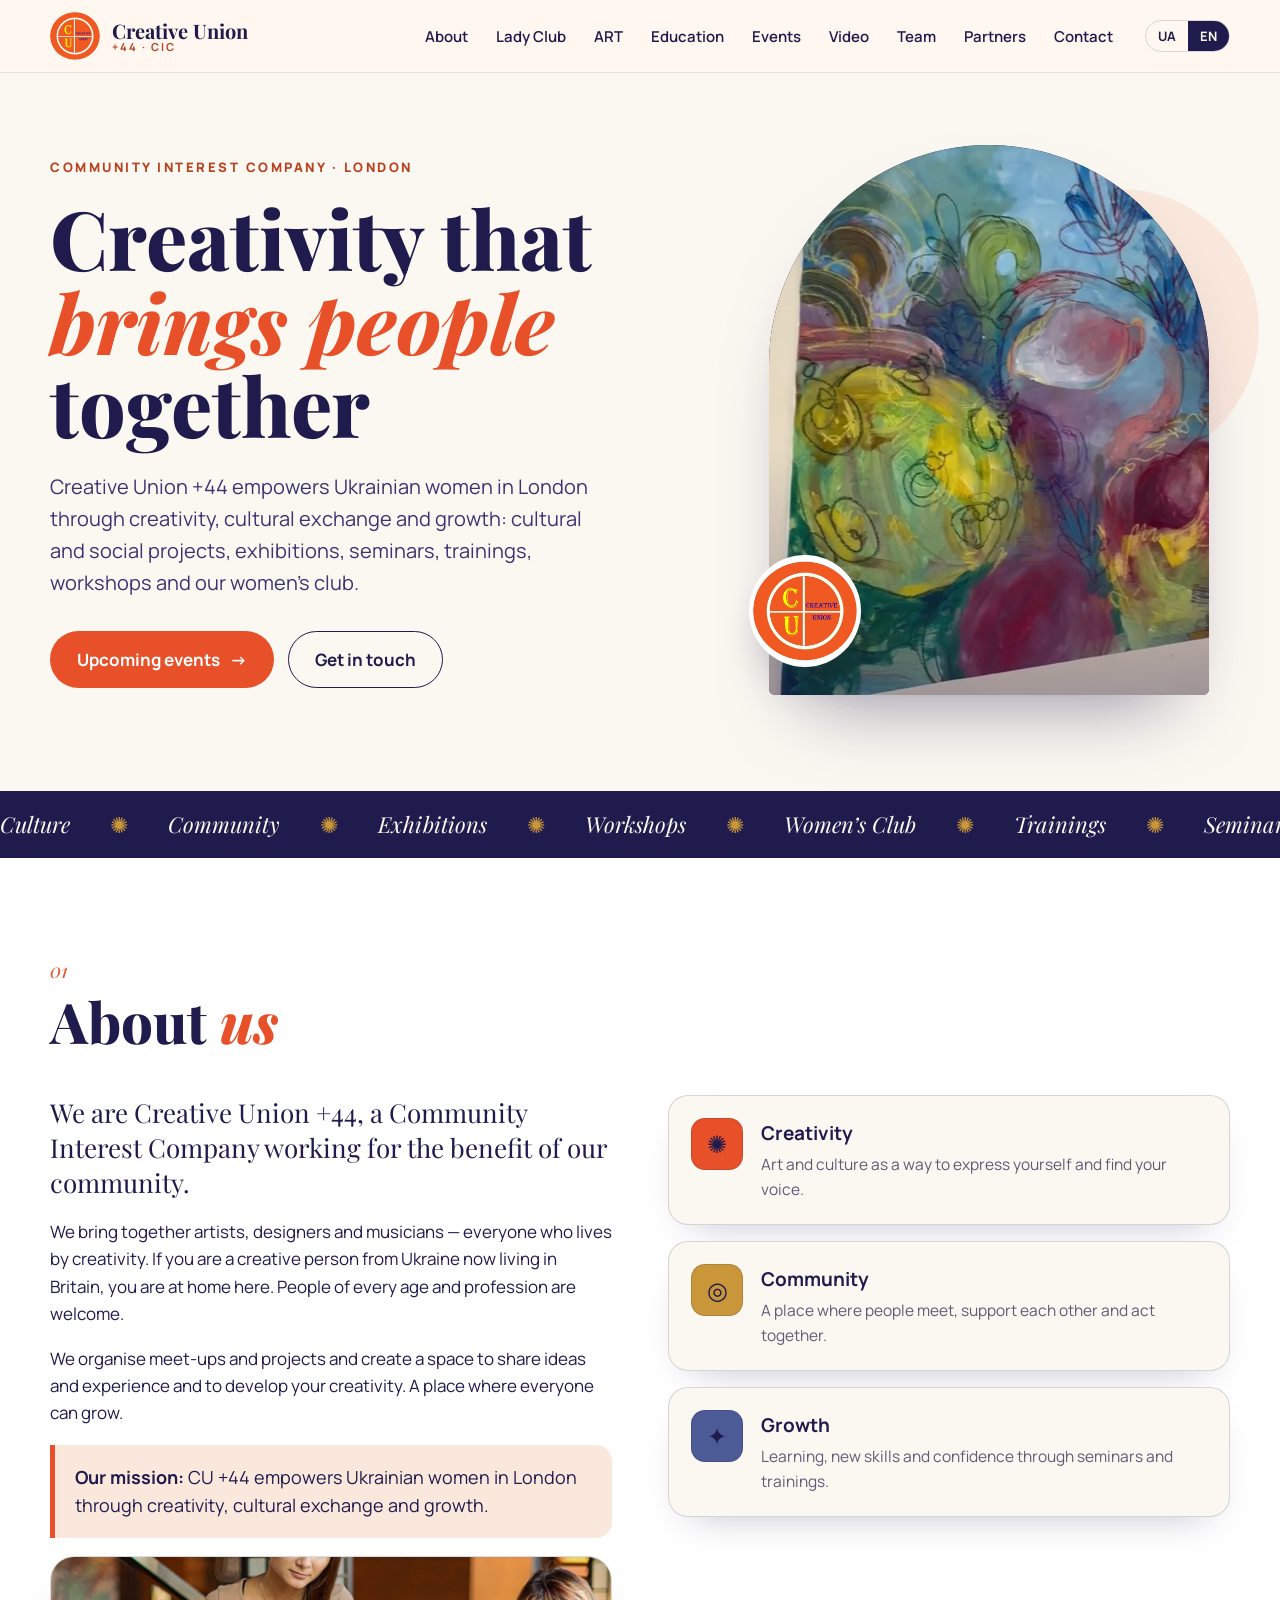
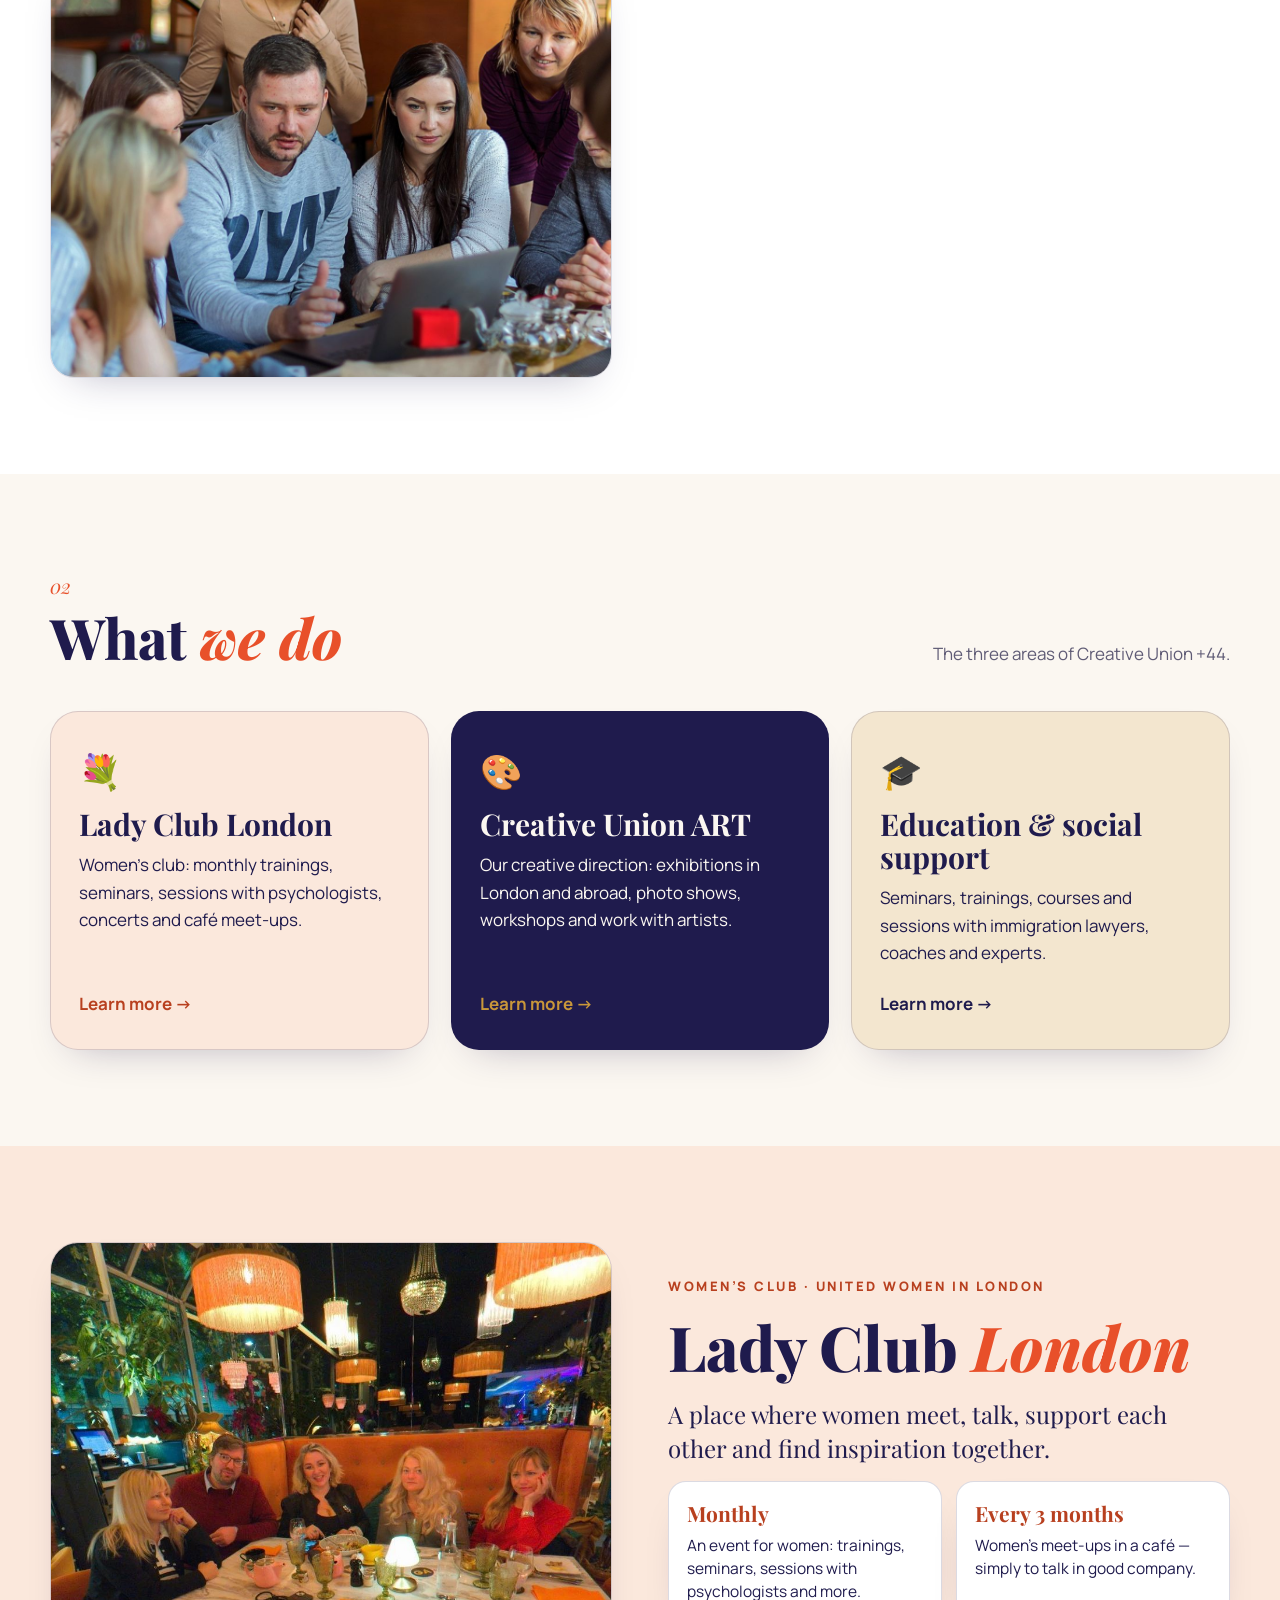
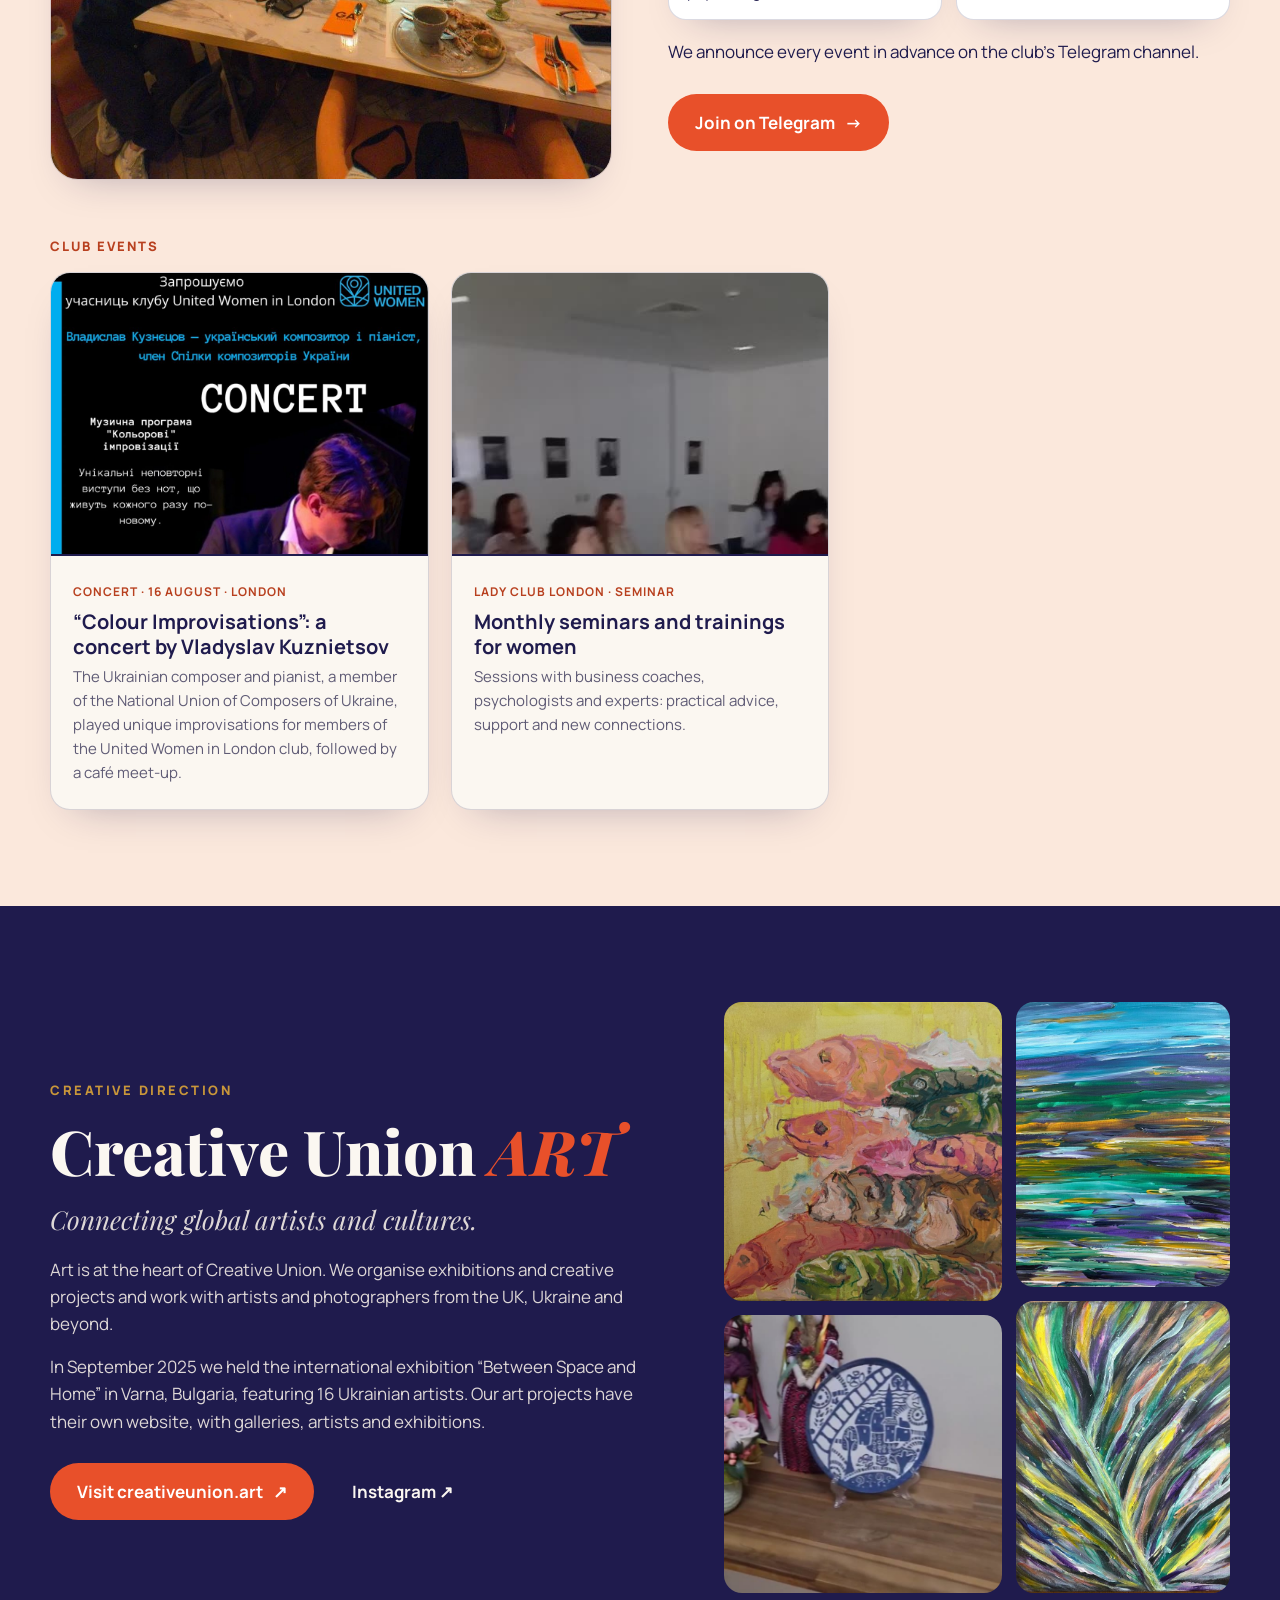
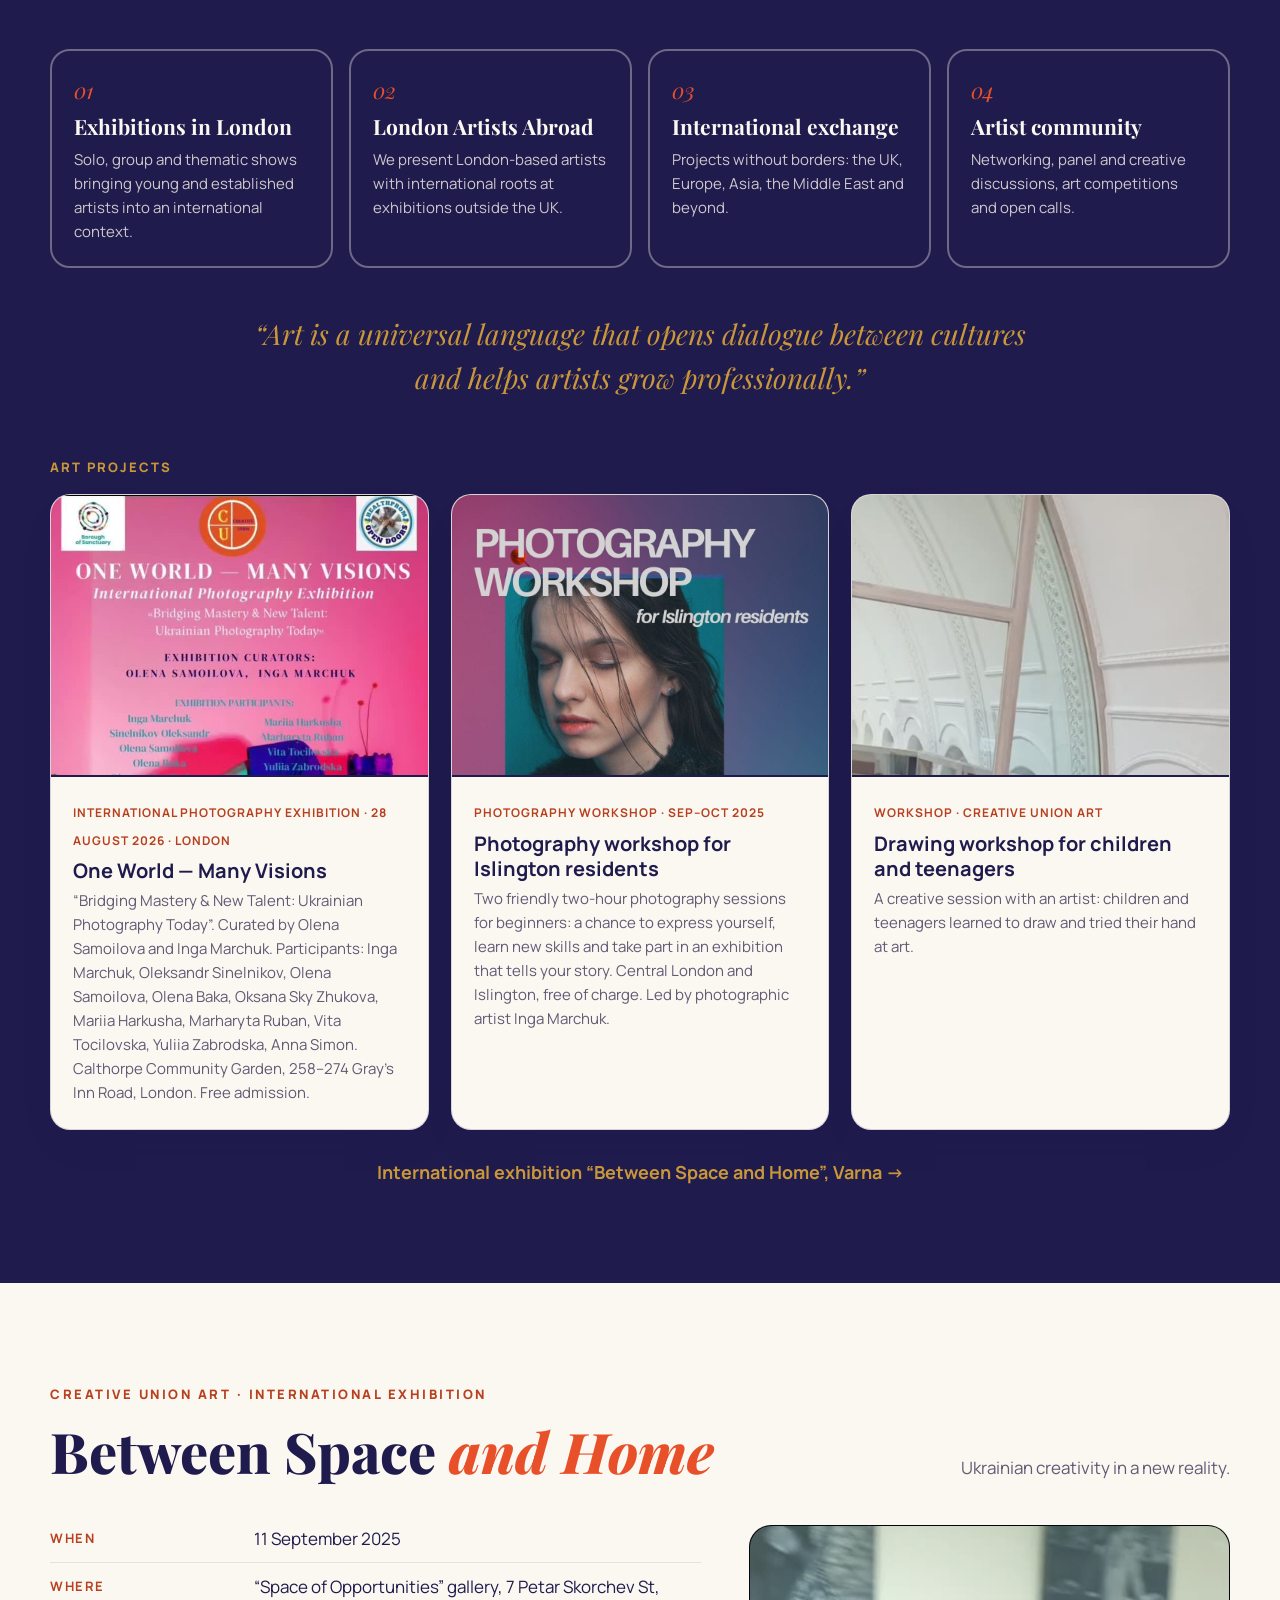
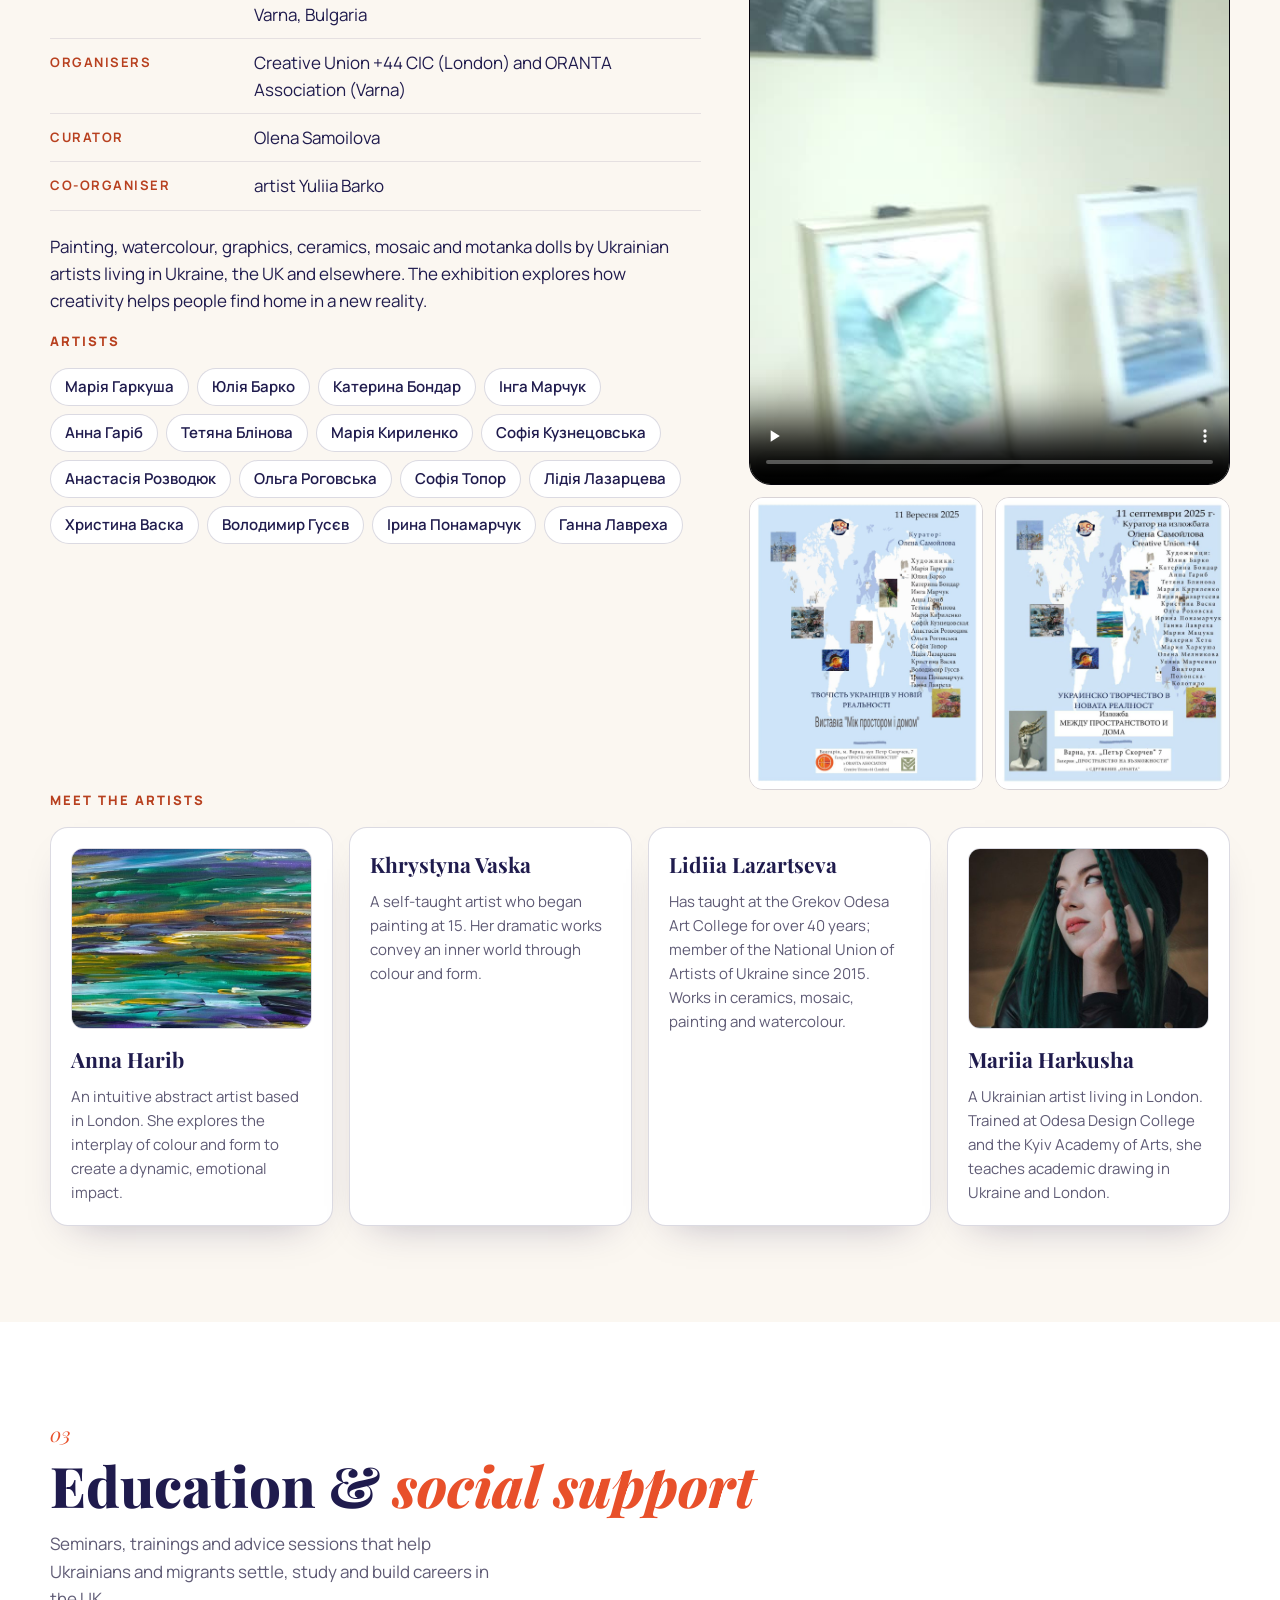
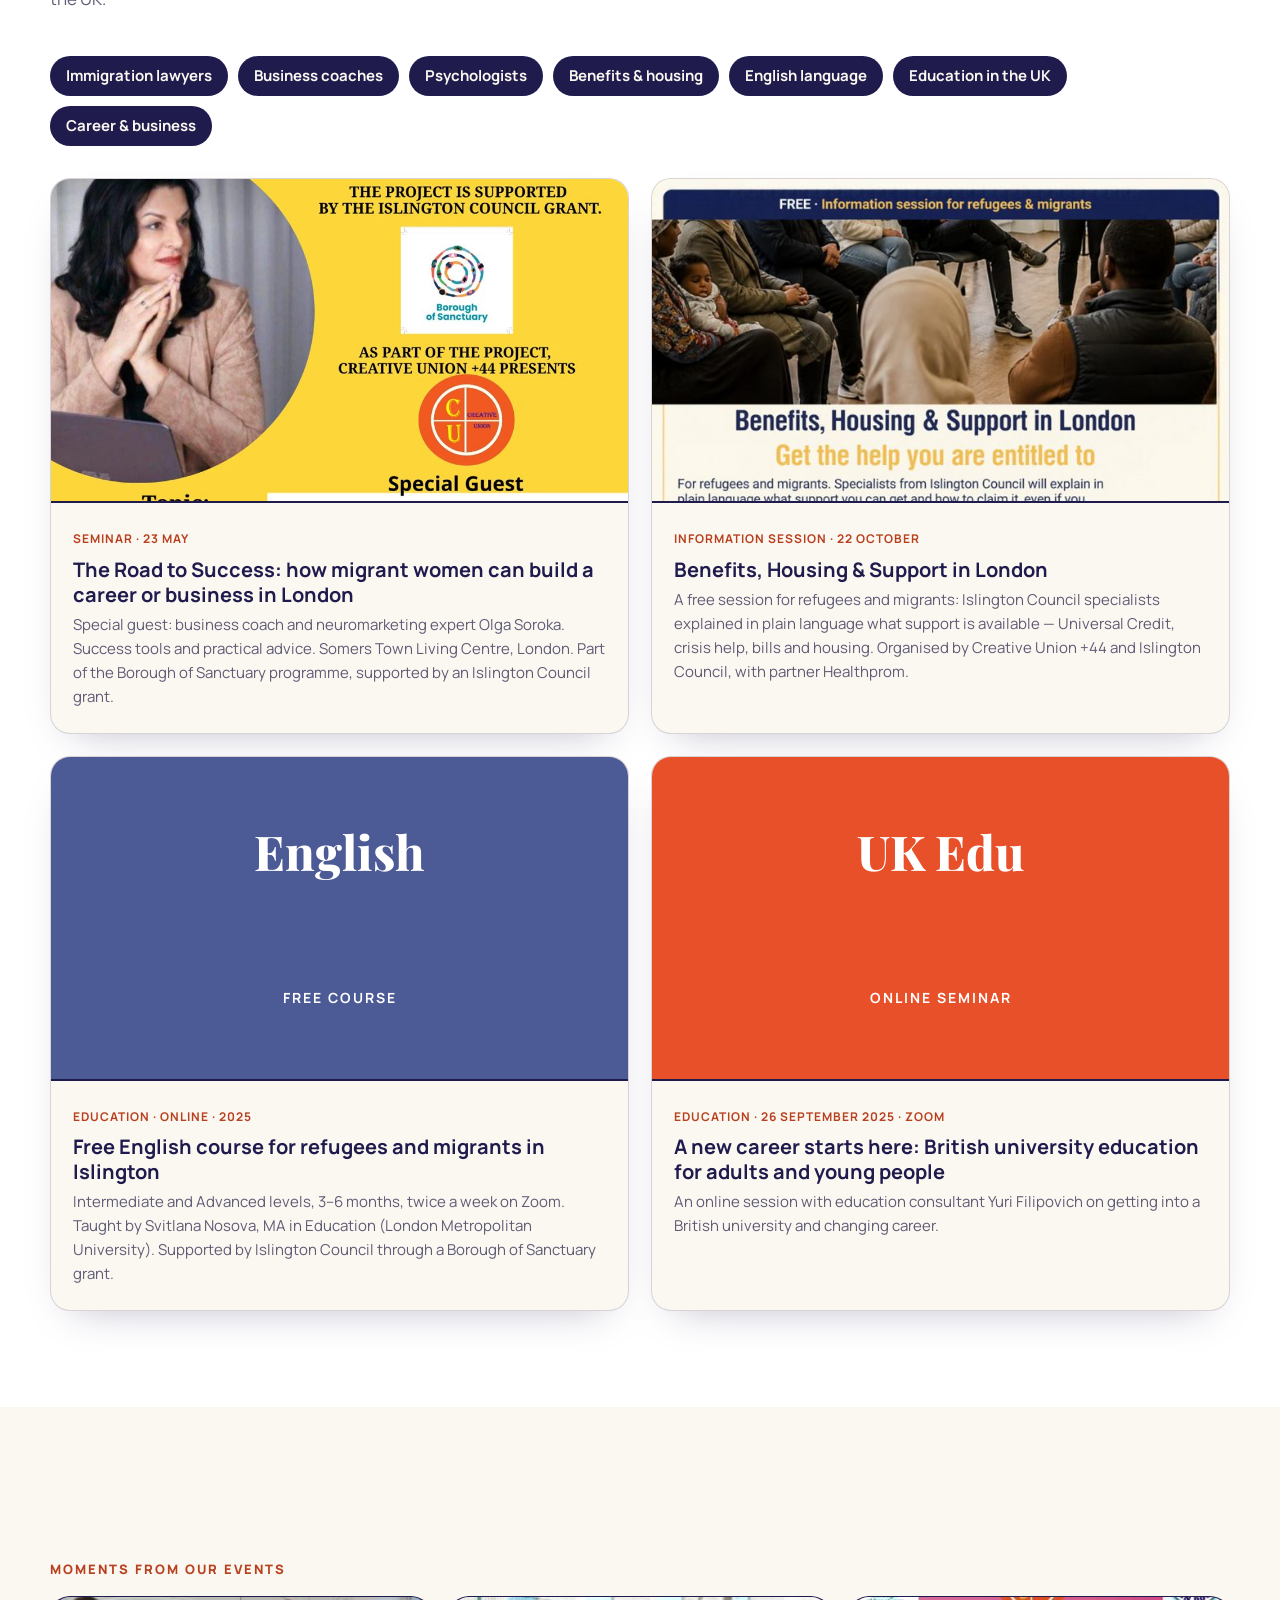
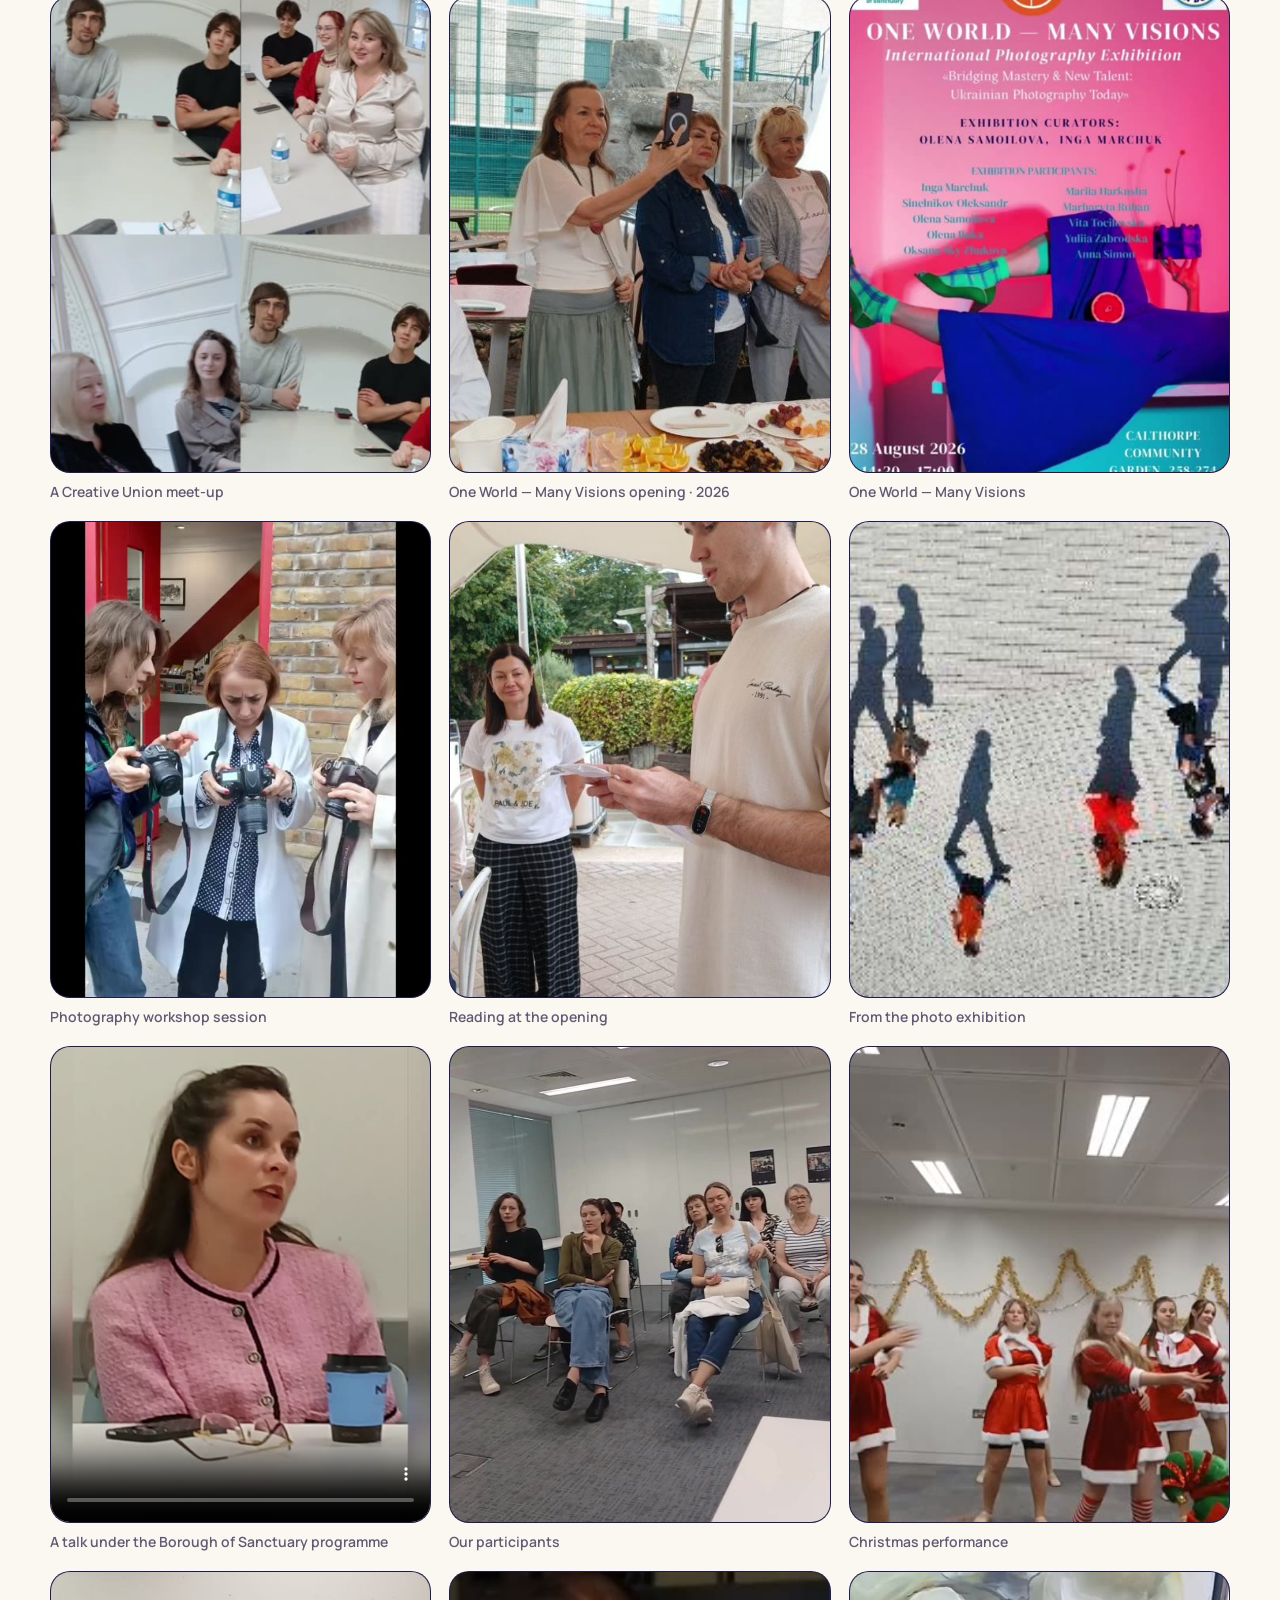
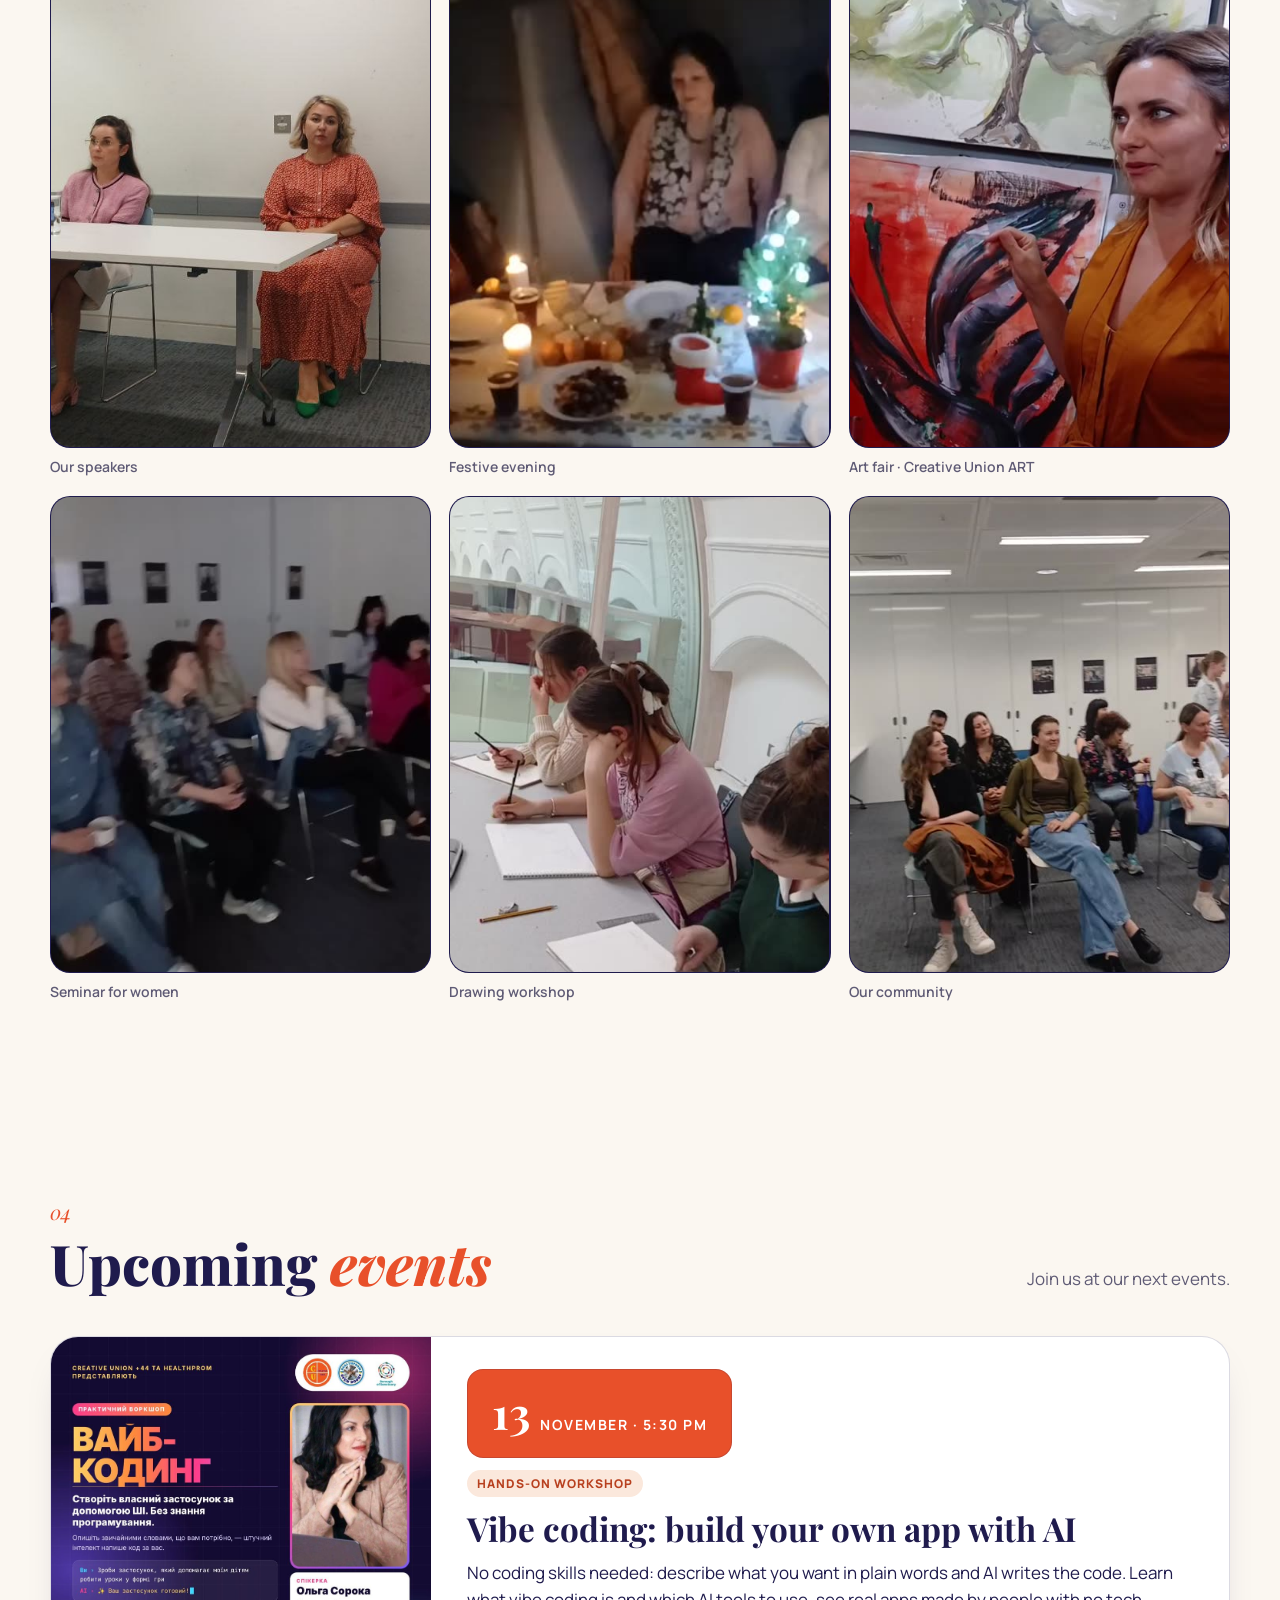
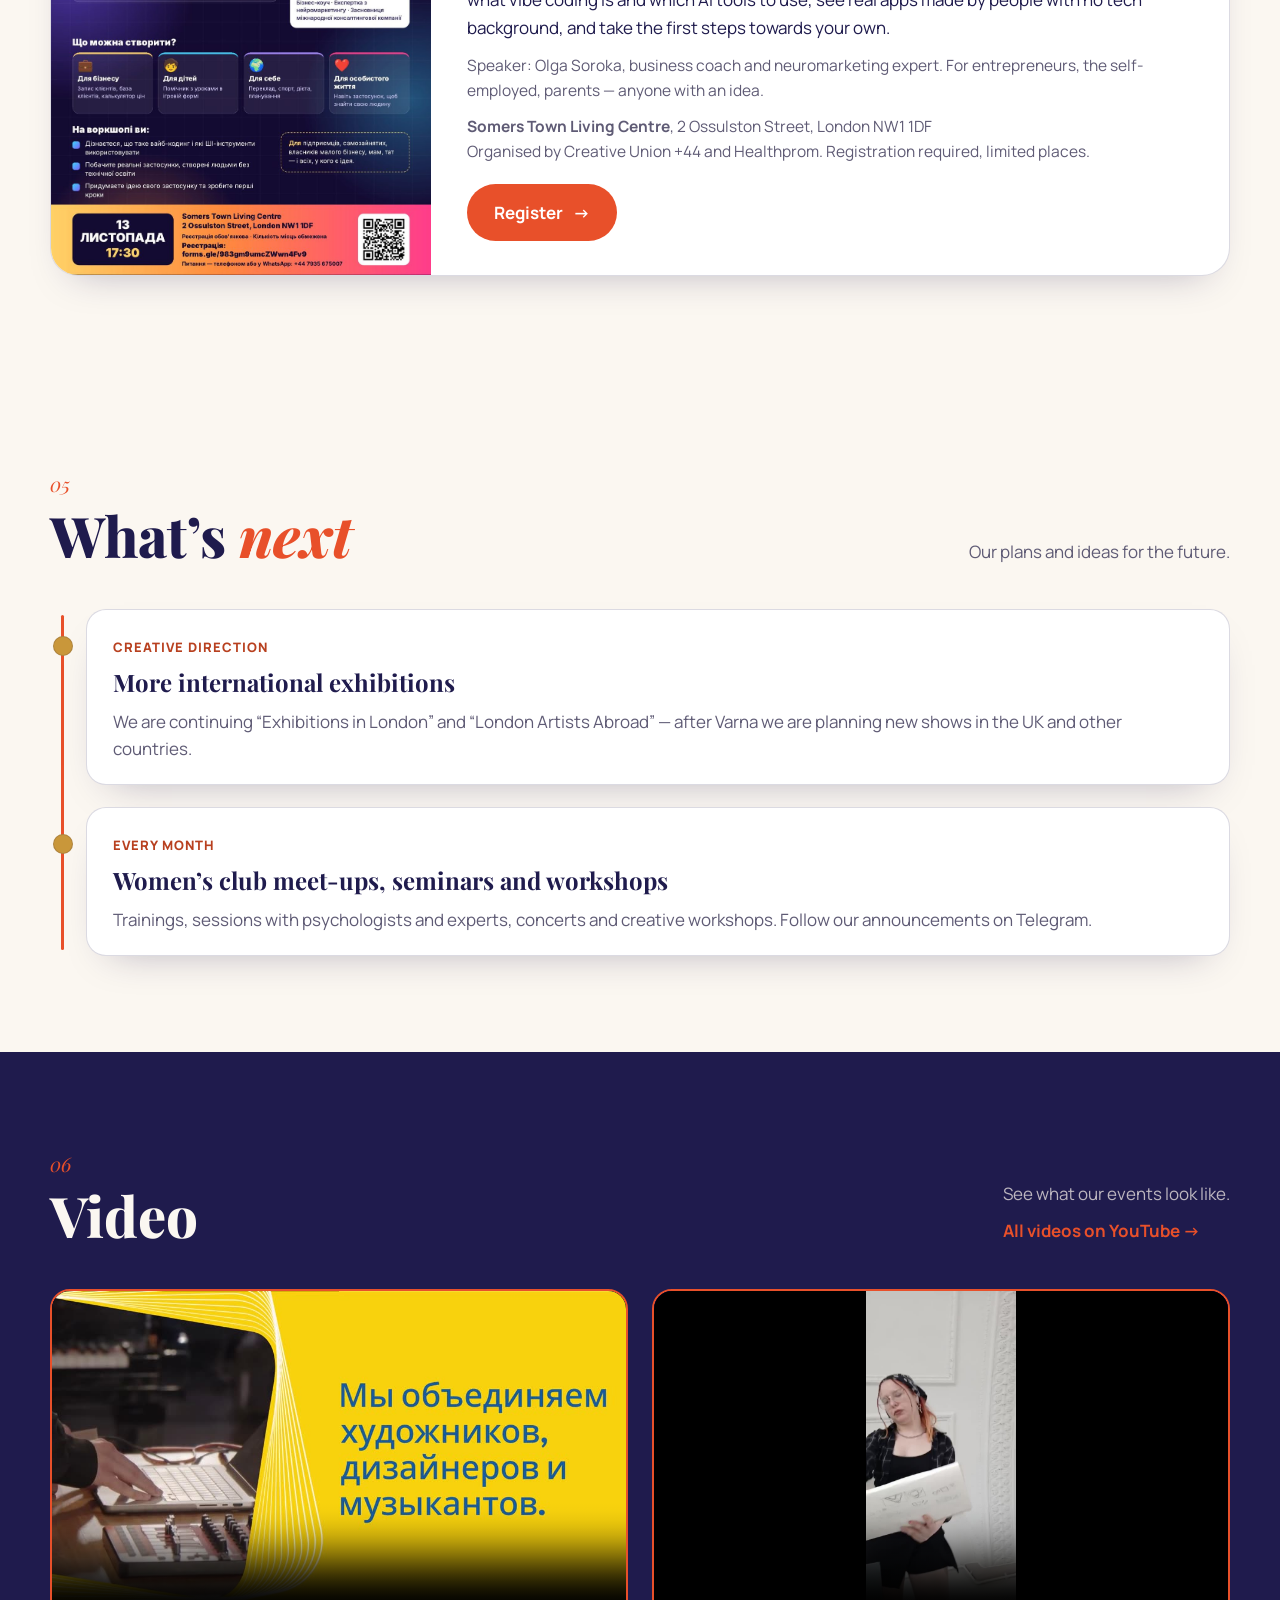
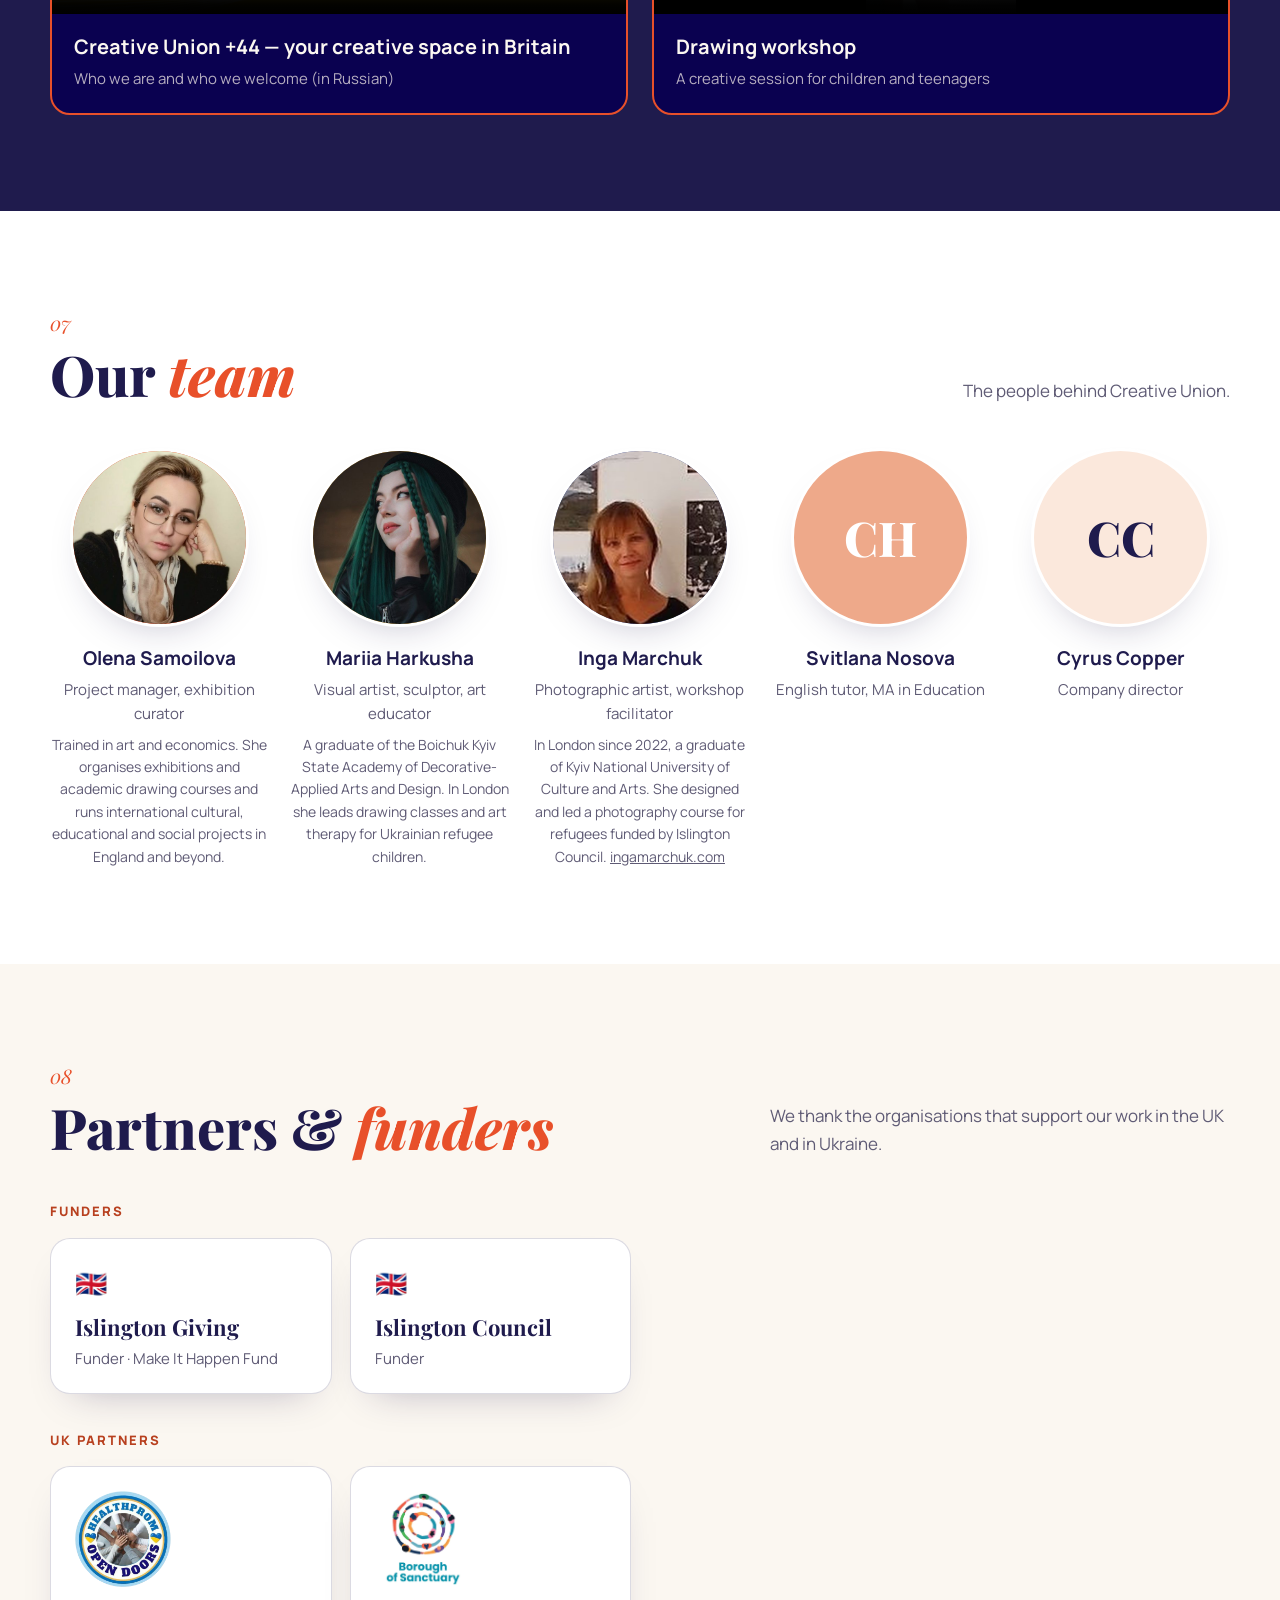
==== commit f7babfa3: "Team: director Cyrus Copper Co-Authored-By: Claude Opus 5.5 <noreply@anthropic.com> Claude-Session: " ====
--- a/index.html
+++ b/index.html
@@ -609,7 +609,7 @@
         <div class="member reveal"><div class="avatar bg-sun"><img src="img/artist-mariia-harkusha.jpg" alt="Марія Гаркуша / Mariia Harkusha" loading="lazy"></div><h3><span data-l="uk">Марія Гаркуша</span><span data-l="en">Mariia Harkusha</span></h3><p><span data-l="uk">Художниця, скульпторка, арт-педагогиня</span><span data-l="en">Visual artist, sculptor, art educator</span></p><p class="member-bio"><span data-l="uk">Випускниця Київської академії декоративно-прикладного мистецтва і дизайну ім. Бойчука. У Лондоні проводить заняття з рисунка та арт-терапію для дітей українських родин.</span><span data-l="en">A graduate of the Boichuk Kyiv State Academy of Decorative-Applied Arts and Design. In London she leads drawing classes and art therapy for Ukrainian refugee children.</span></p></div>
         <div class="member reveal"><div class="avatar bg-teal"><img src="img/team-inga-marchuk.jpg" alt="Інга Марчук / Inga Marchuk" loading="lazy"></div><h3><span data-l="uk">Інга Марчук</span><span data-l="en">Inga Marchuk</span></h3><p><span data-l="uk">Фотохудожниця, ведуча фотомайстерні</span><span data-l="en">Photographic artist, workshop facilitator</span></p><p class="member-bio"><span data-l="uk">У Лондоні з 2022 року. Випускниця Київського національного університету культури і мистецтв. За грантом Islington Council створила й провела фотокурс для біженців. <a href="https://ingamarchuk.com" target="_blank" rel="noopener">ingamarchuk.com</a></span><span data-l="en">In London since 2022, a graduate of Kyiv National University of Culture and Arts. She designed and led a photography course for refugees funded by Islington Council. <a href="https://ingamarchuk.com" target="_blank" rel="noopener">ingamarchuk.com</a></span></p></div>
         <div class="member reveal"><div class="avatar bg-rose">СН</div><h3><span data-l="uk">Світлана Носова</span><span data-l="en">Svitlana Nosova</span></h3><p><span data-l="uk">Викладачка англійської, магістр освіти</span><span data-l="en">English tutor, MA in Education</span></p></div>
-        <div class="member reveal"><div class="avatar bg-soft">К</div><h3><span class="ph"><span data-l="uk">[Ім’я]</span><span data-l="en">[First name]</span></span> <span data-l="uk">Курис</span><span data-l="en">Kurys</span></h3><p><span data-l="uk">Директор компанії</span><span data-l="en">Company director</span></p></div>
+        <div class="member reveal"><div class="avatar bg-soft">CC</div><h3><span data-l="uk">Сайрус Коппер</span><span data-l="en">Cyrus Copper</span></h3><p><span data-l="uk">Директор компанії</span><span data-l="en">Company director</span></p></div>
       </div>
     </div>
   </section>
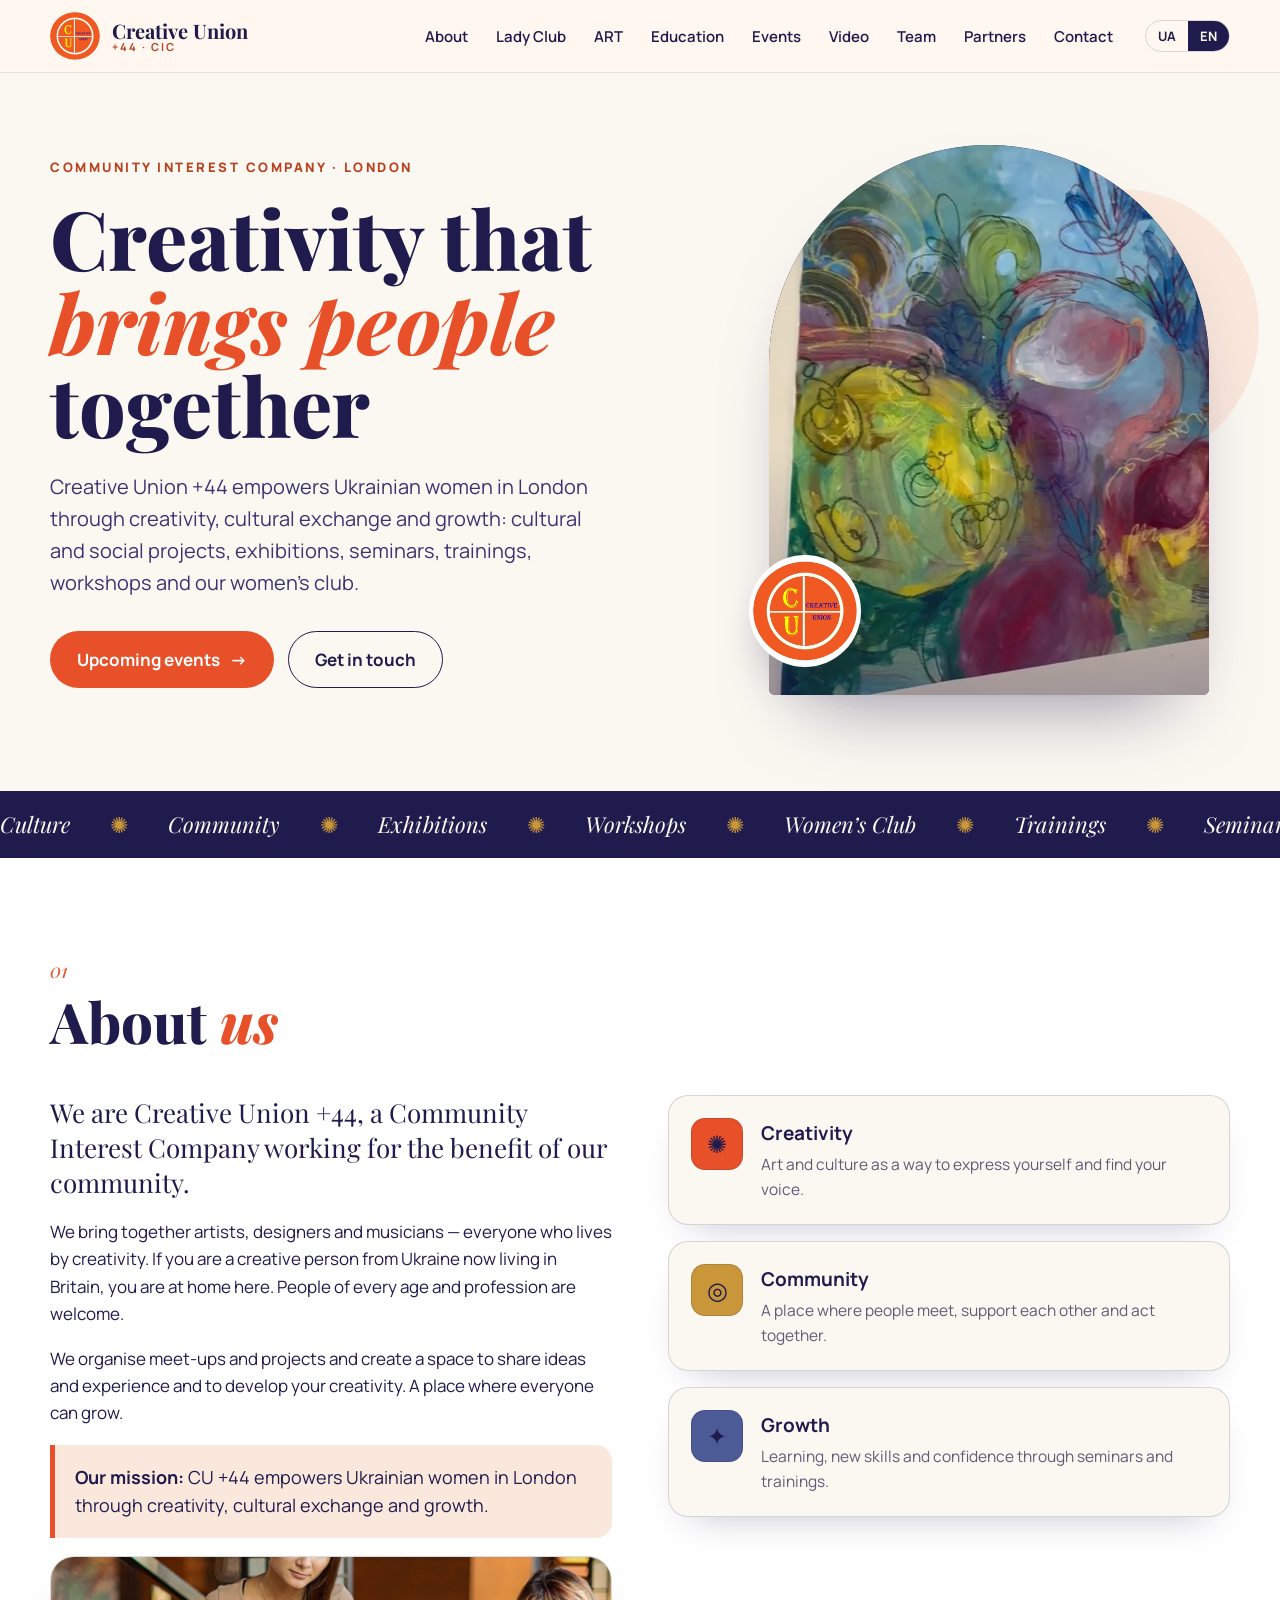
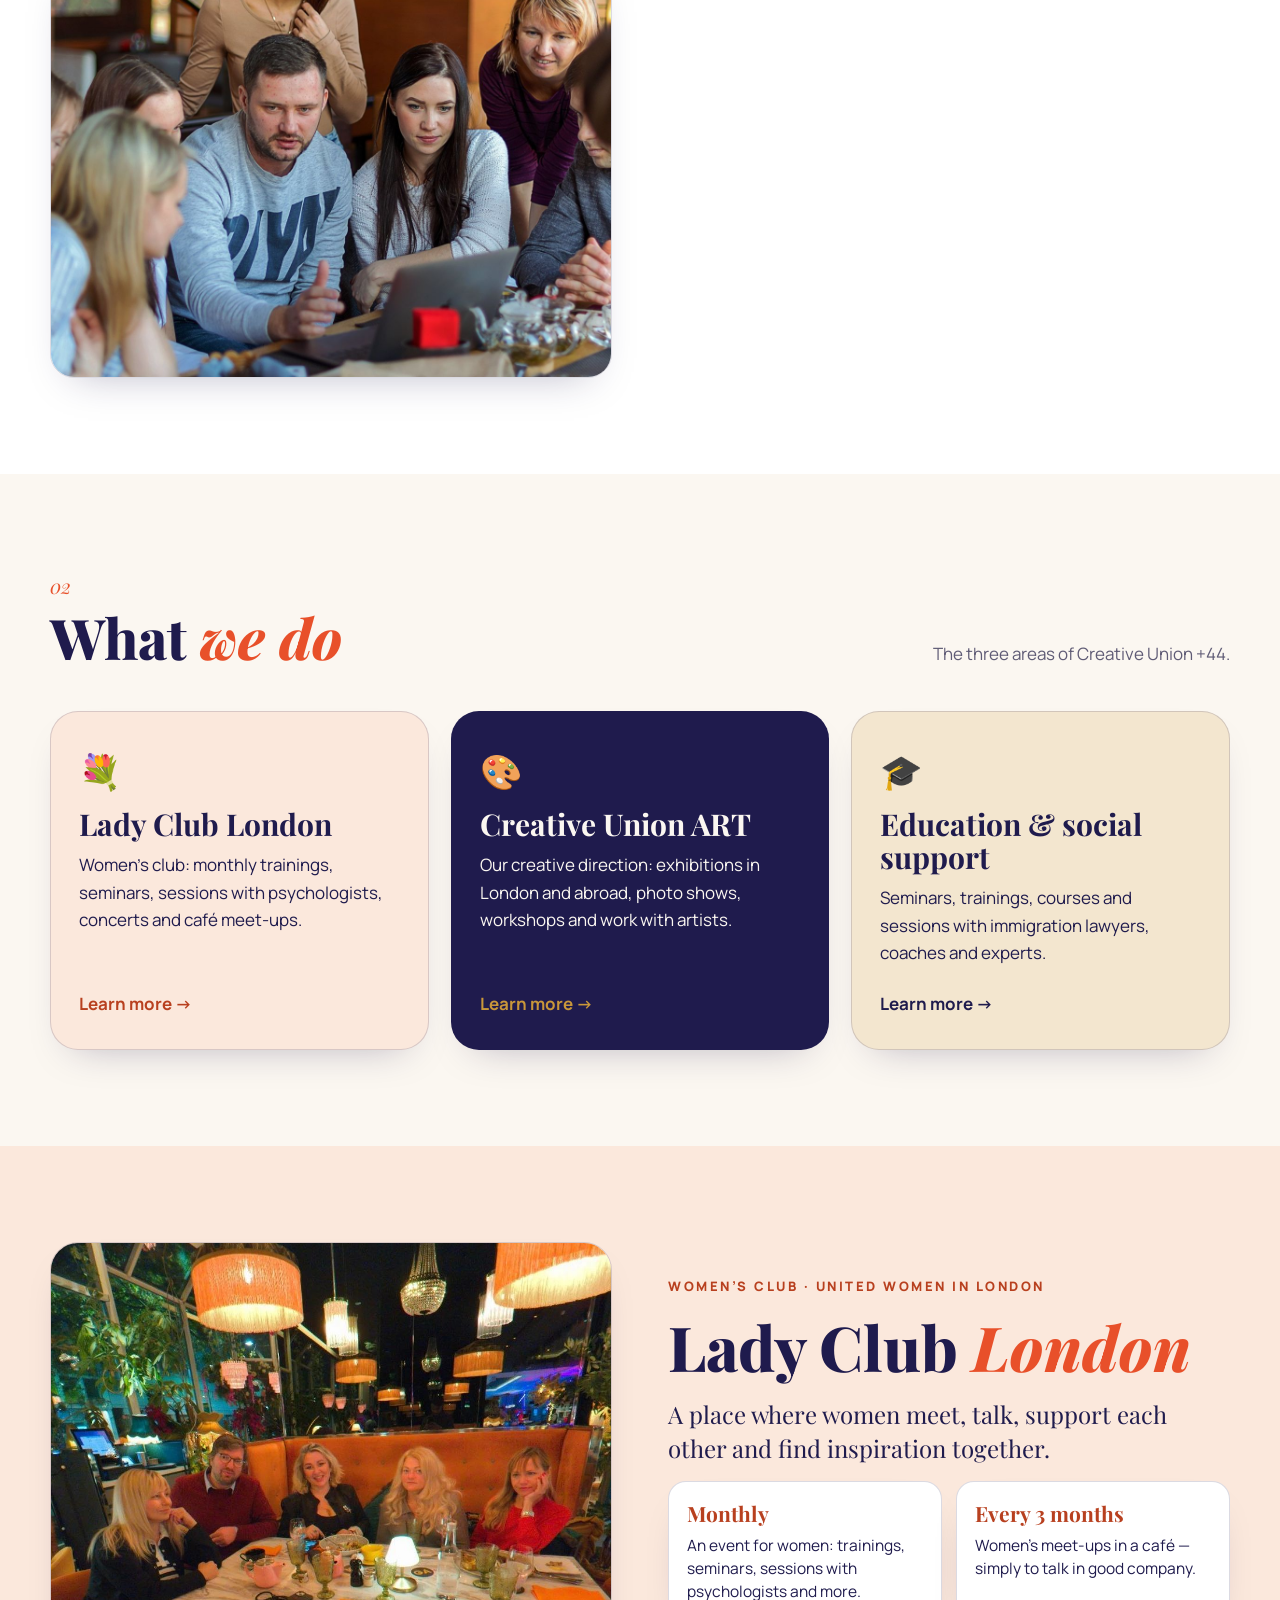
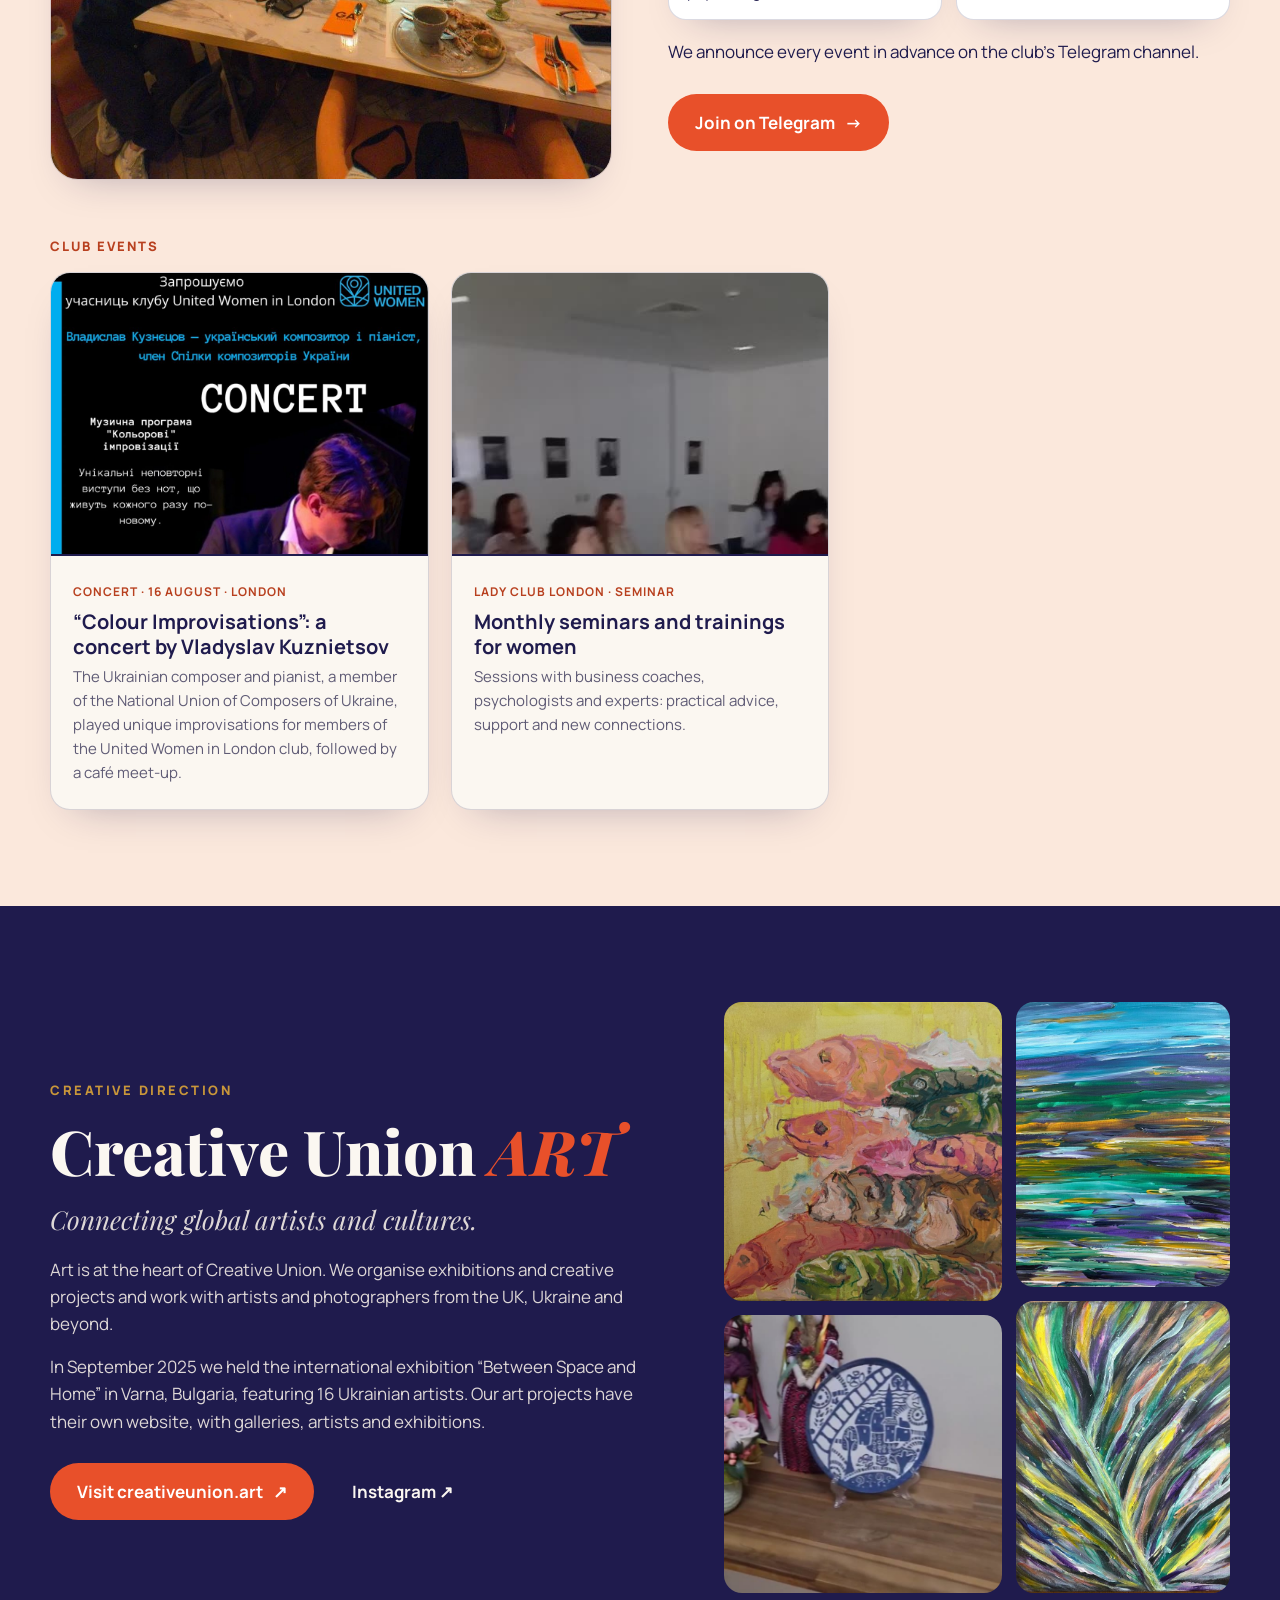
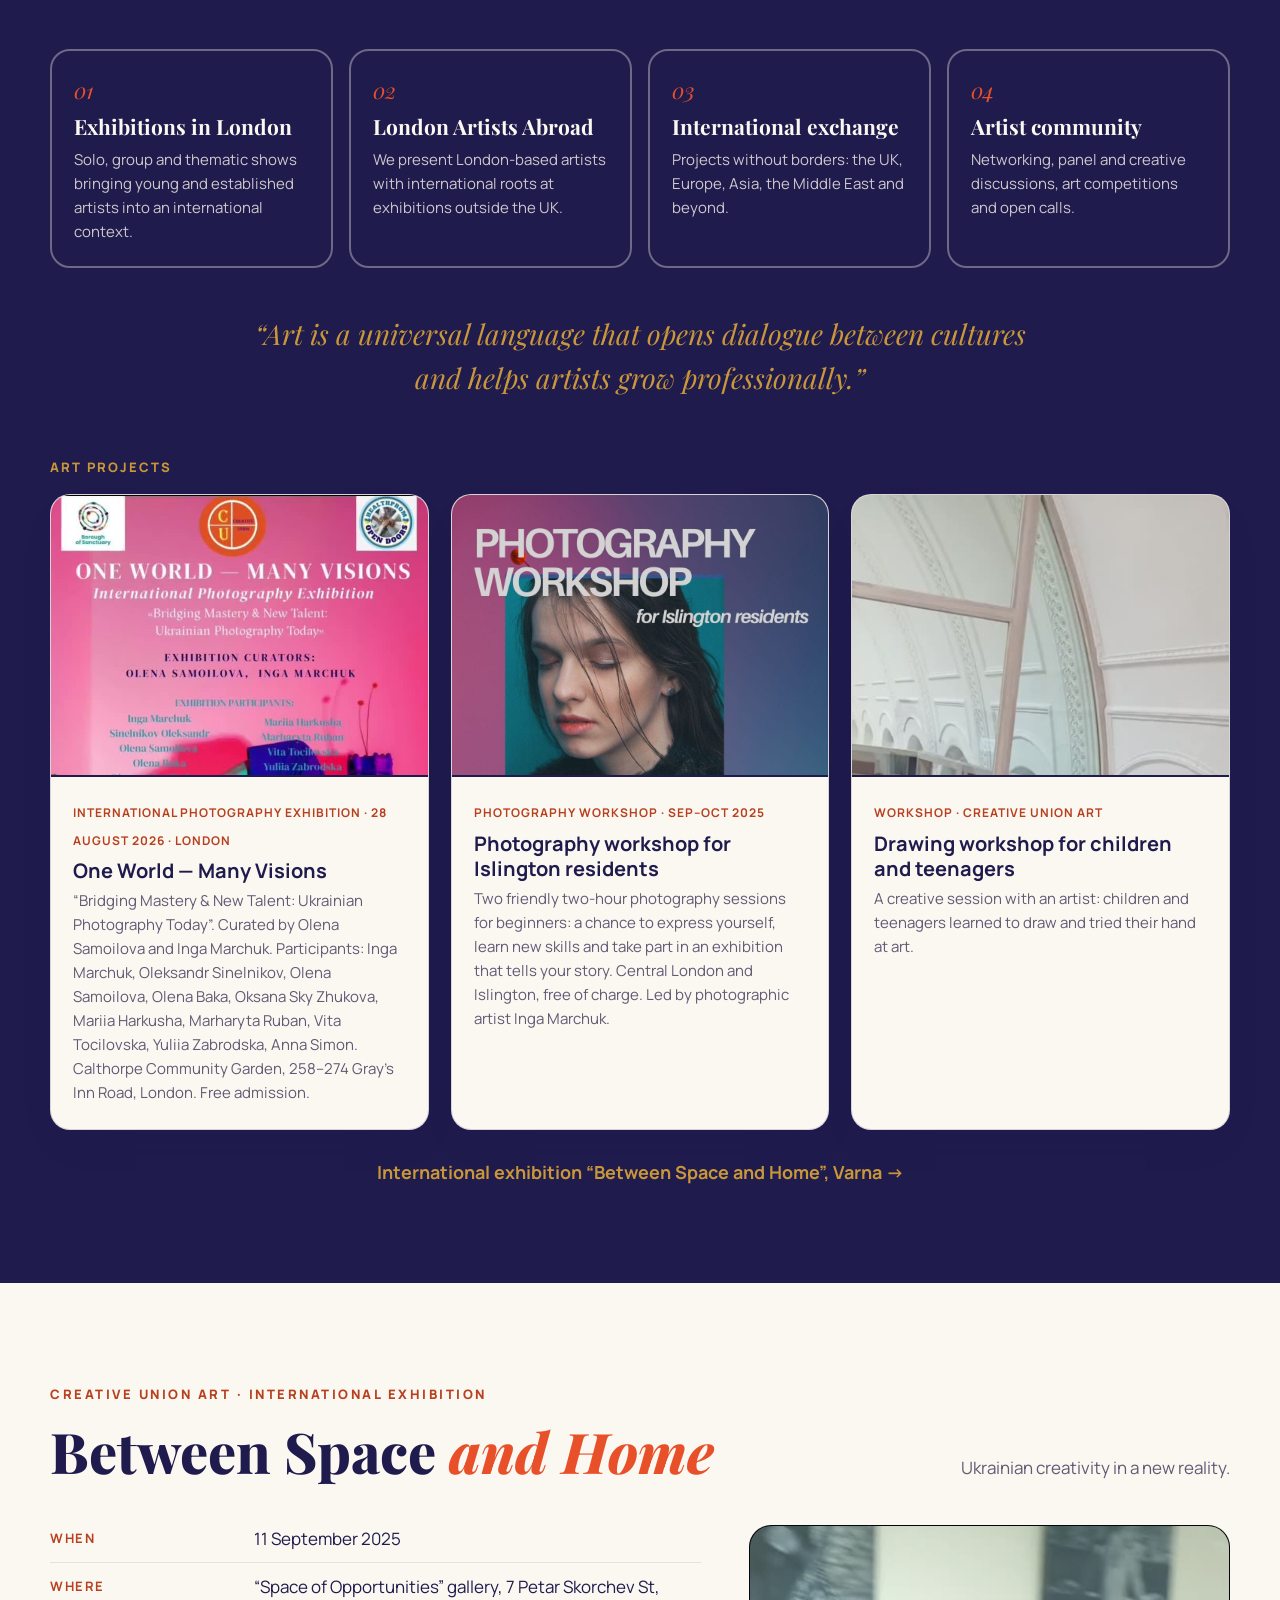
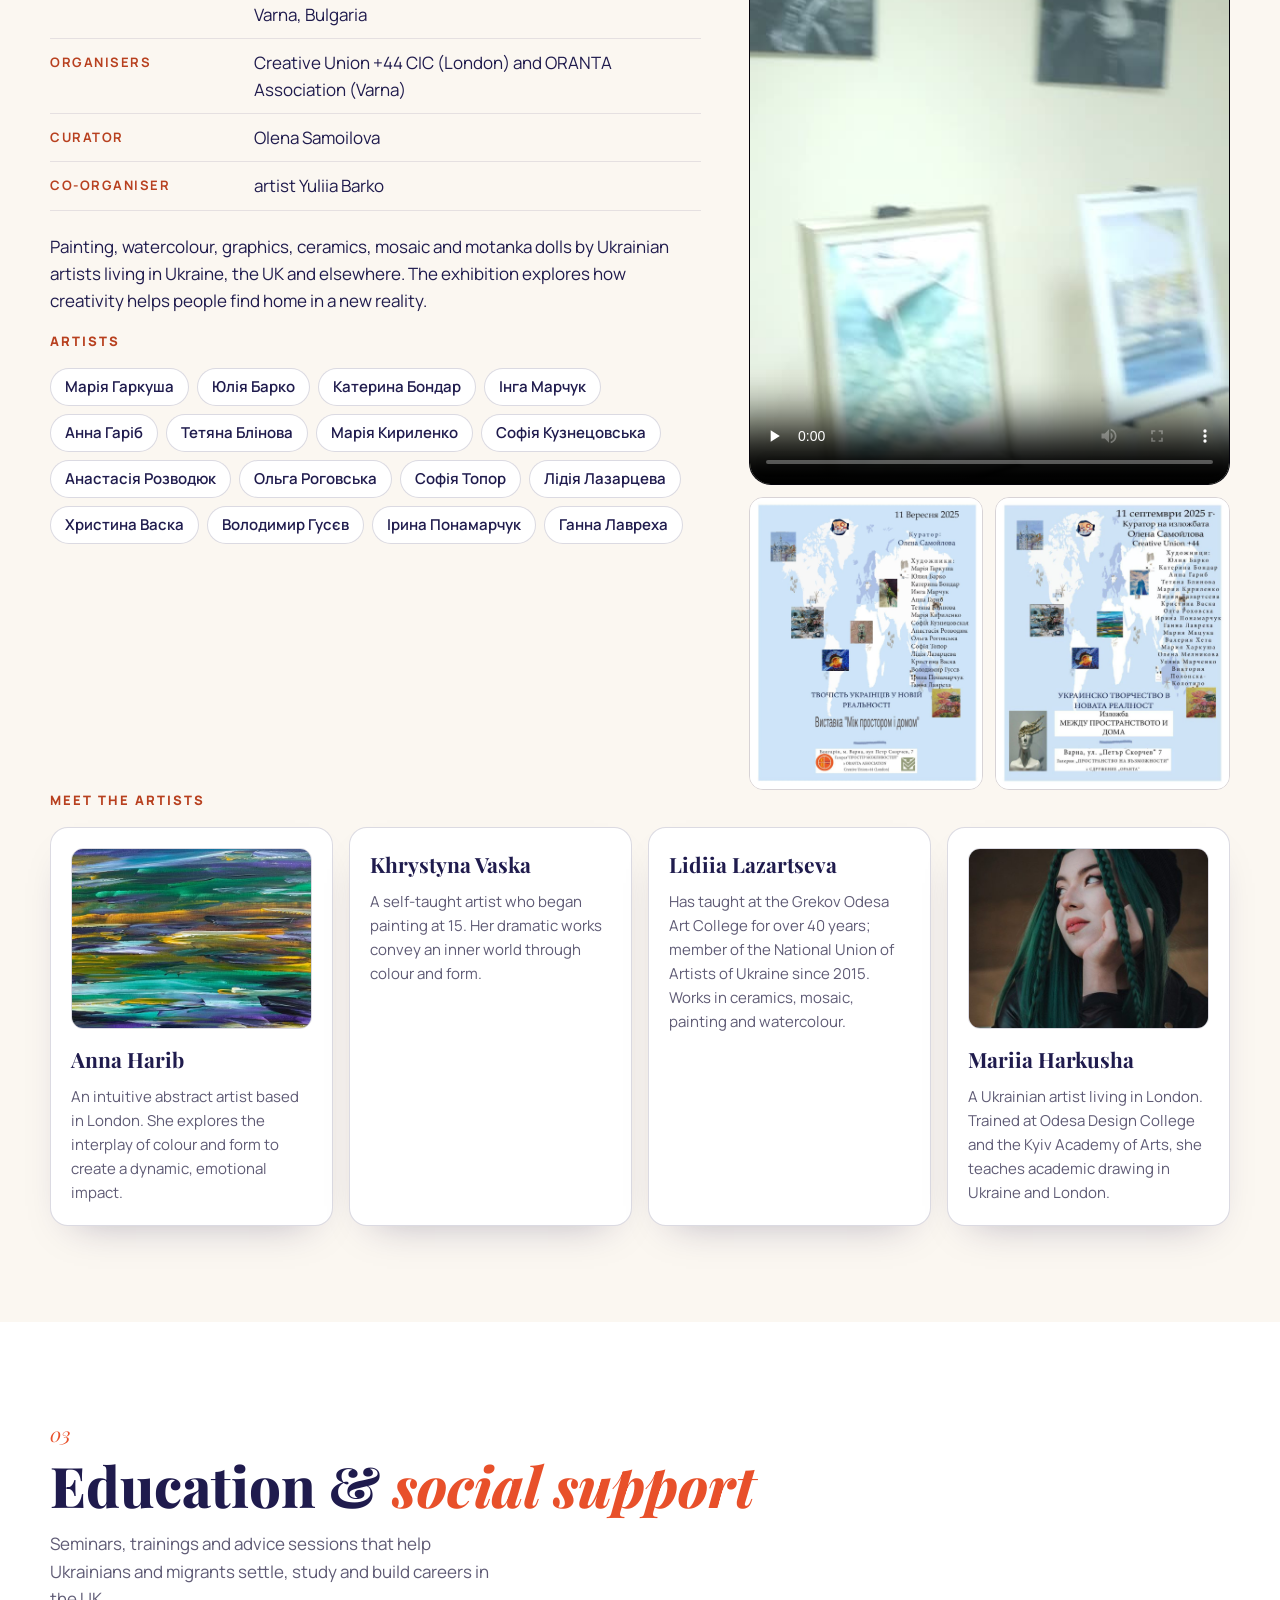
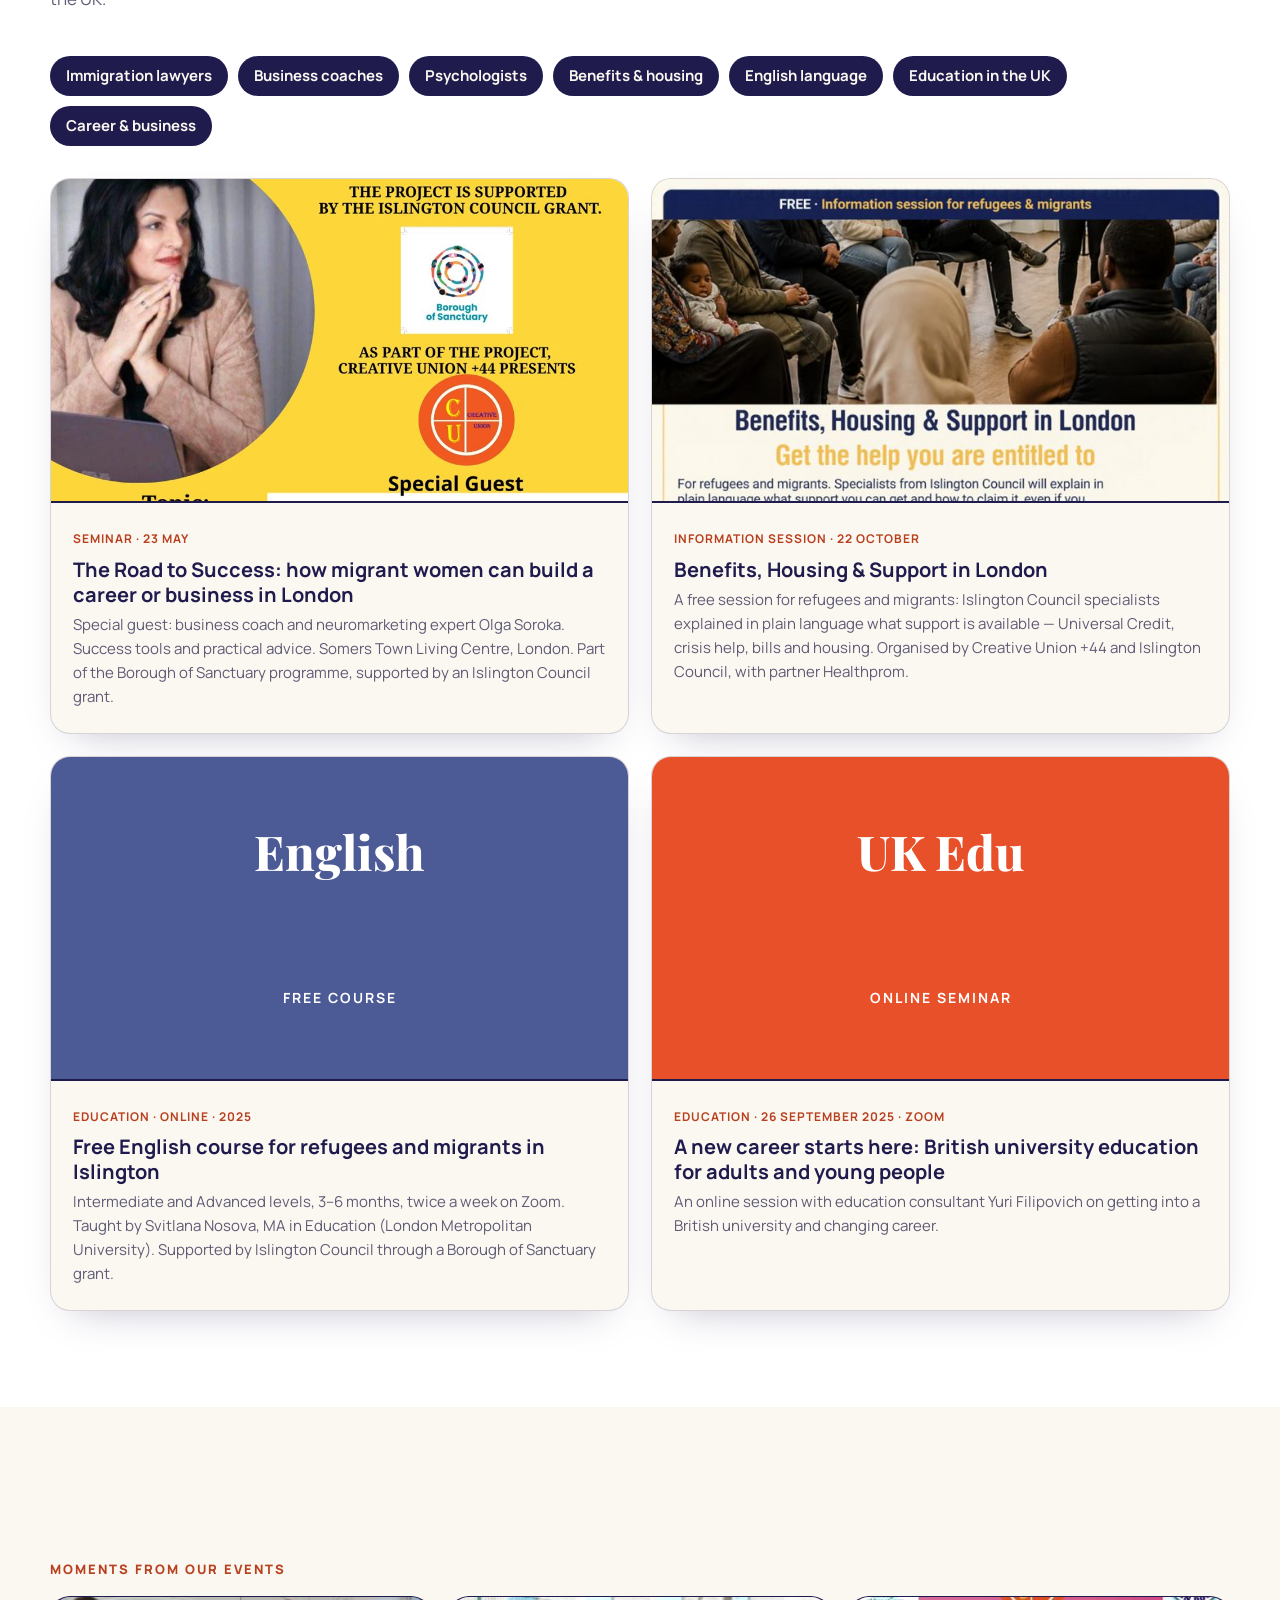
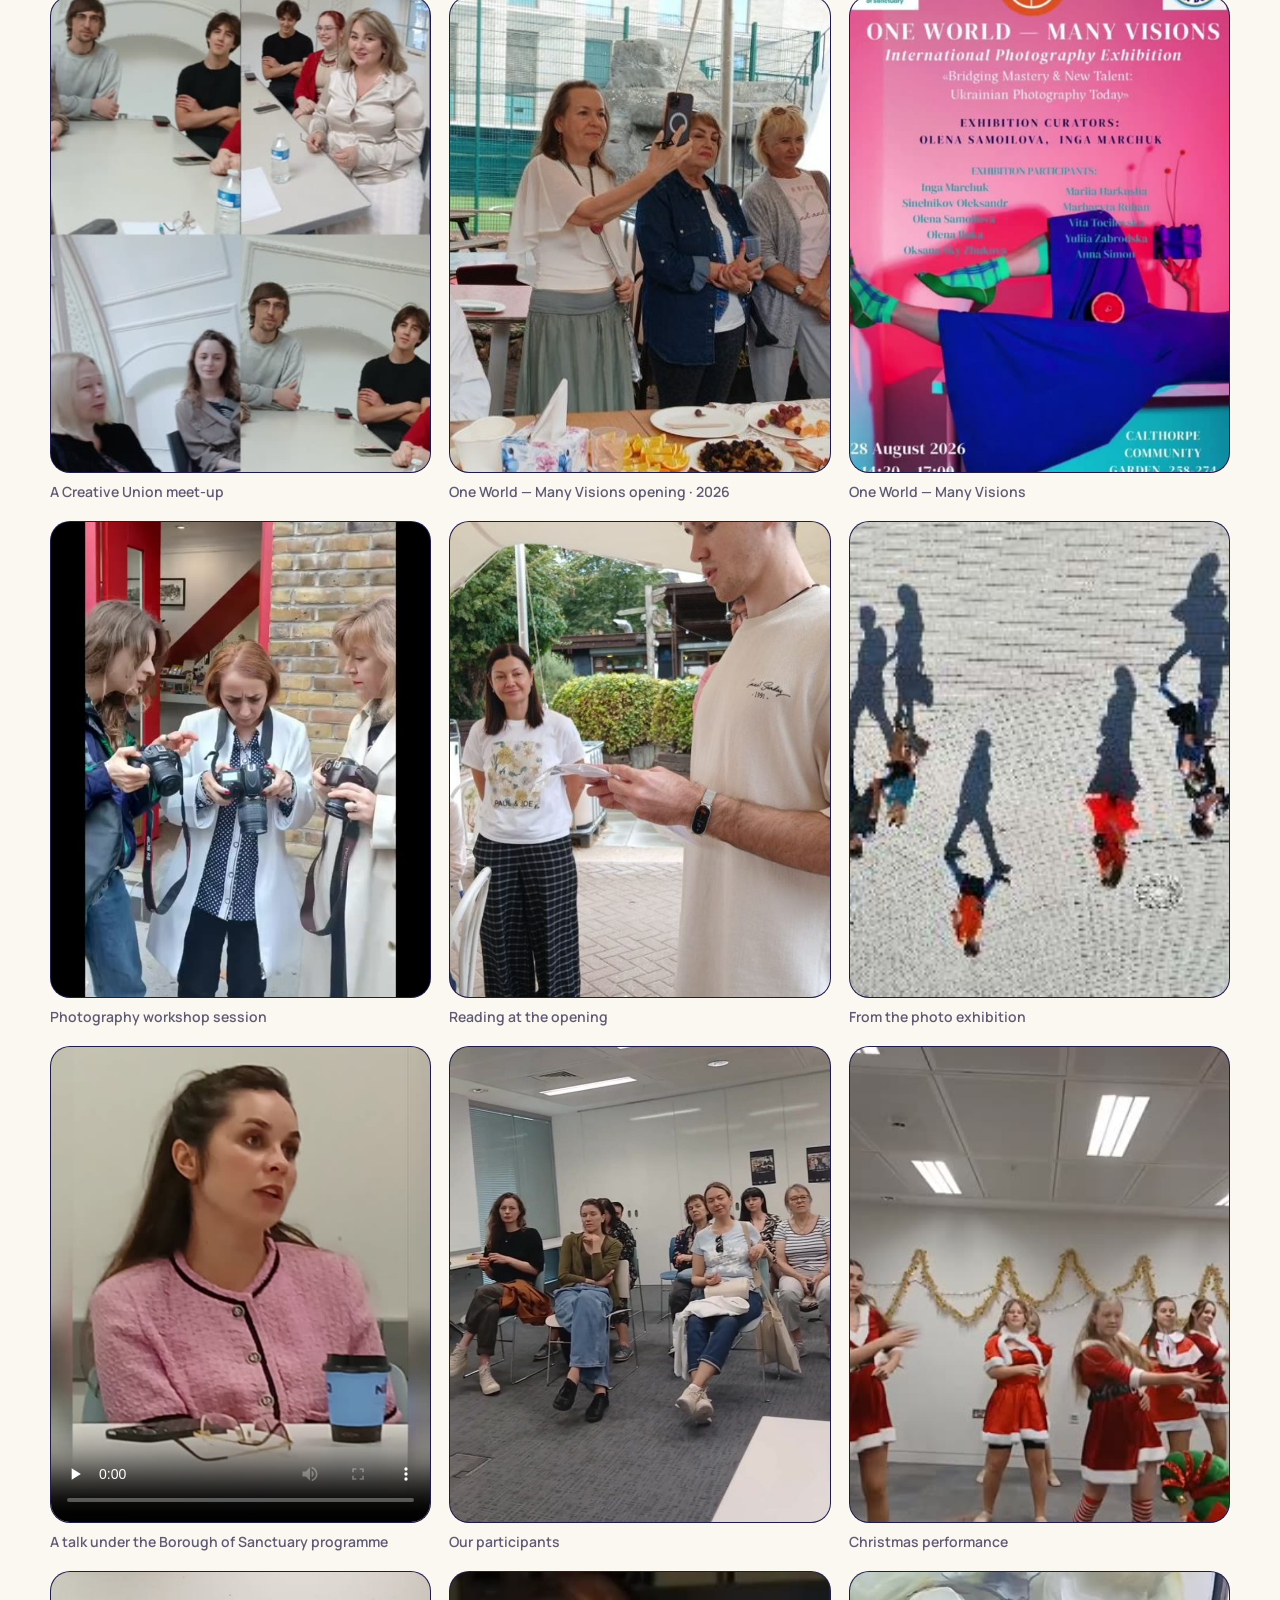
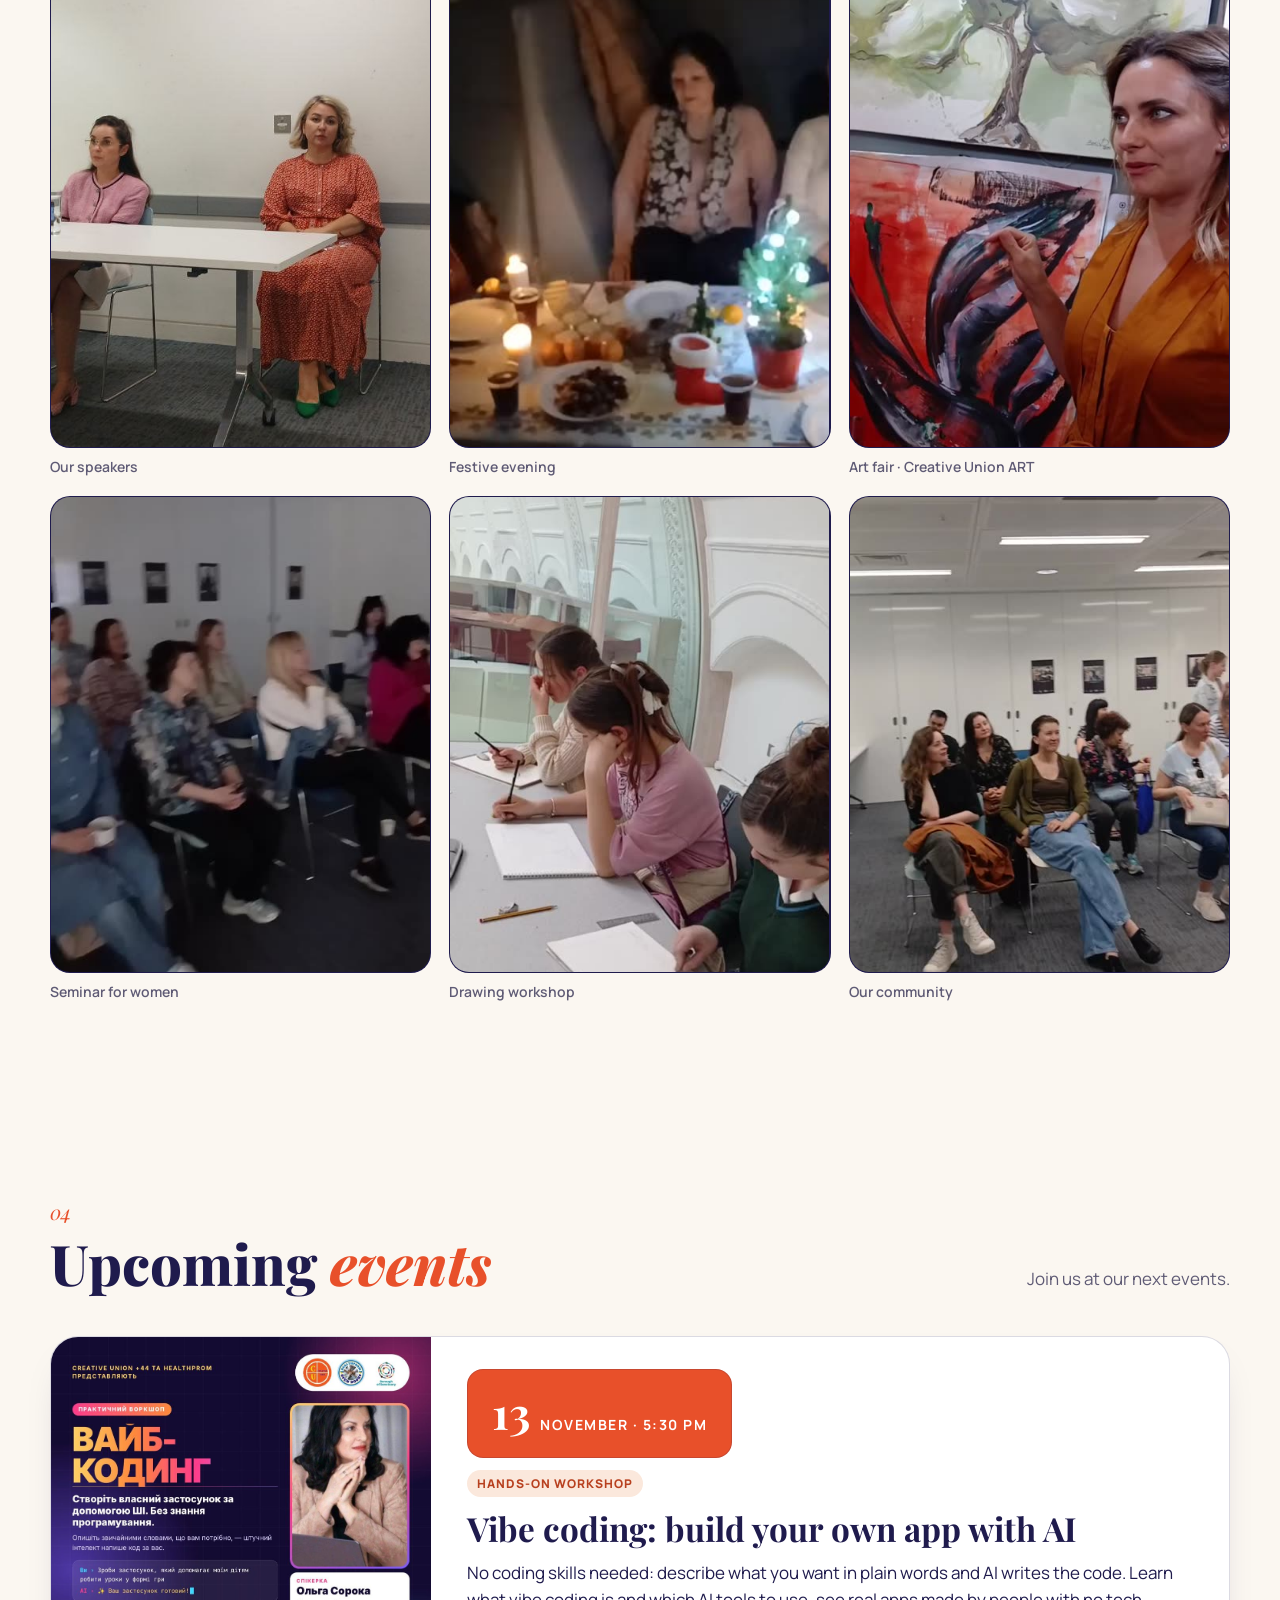
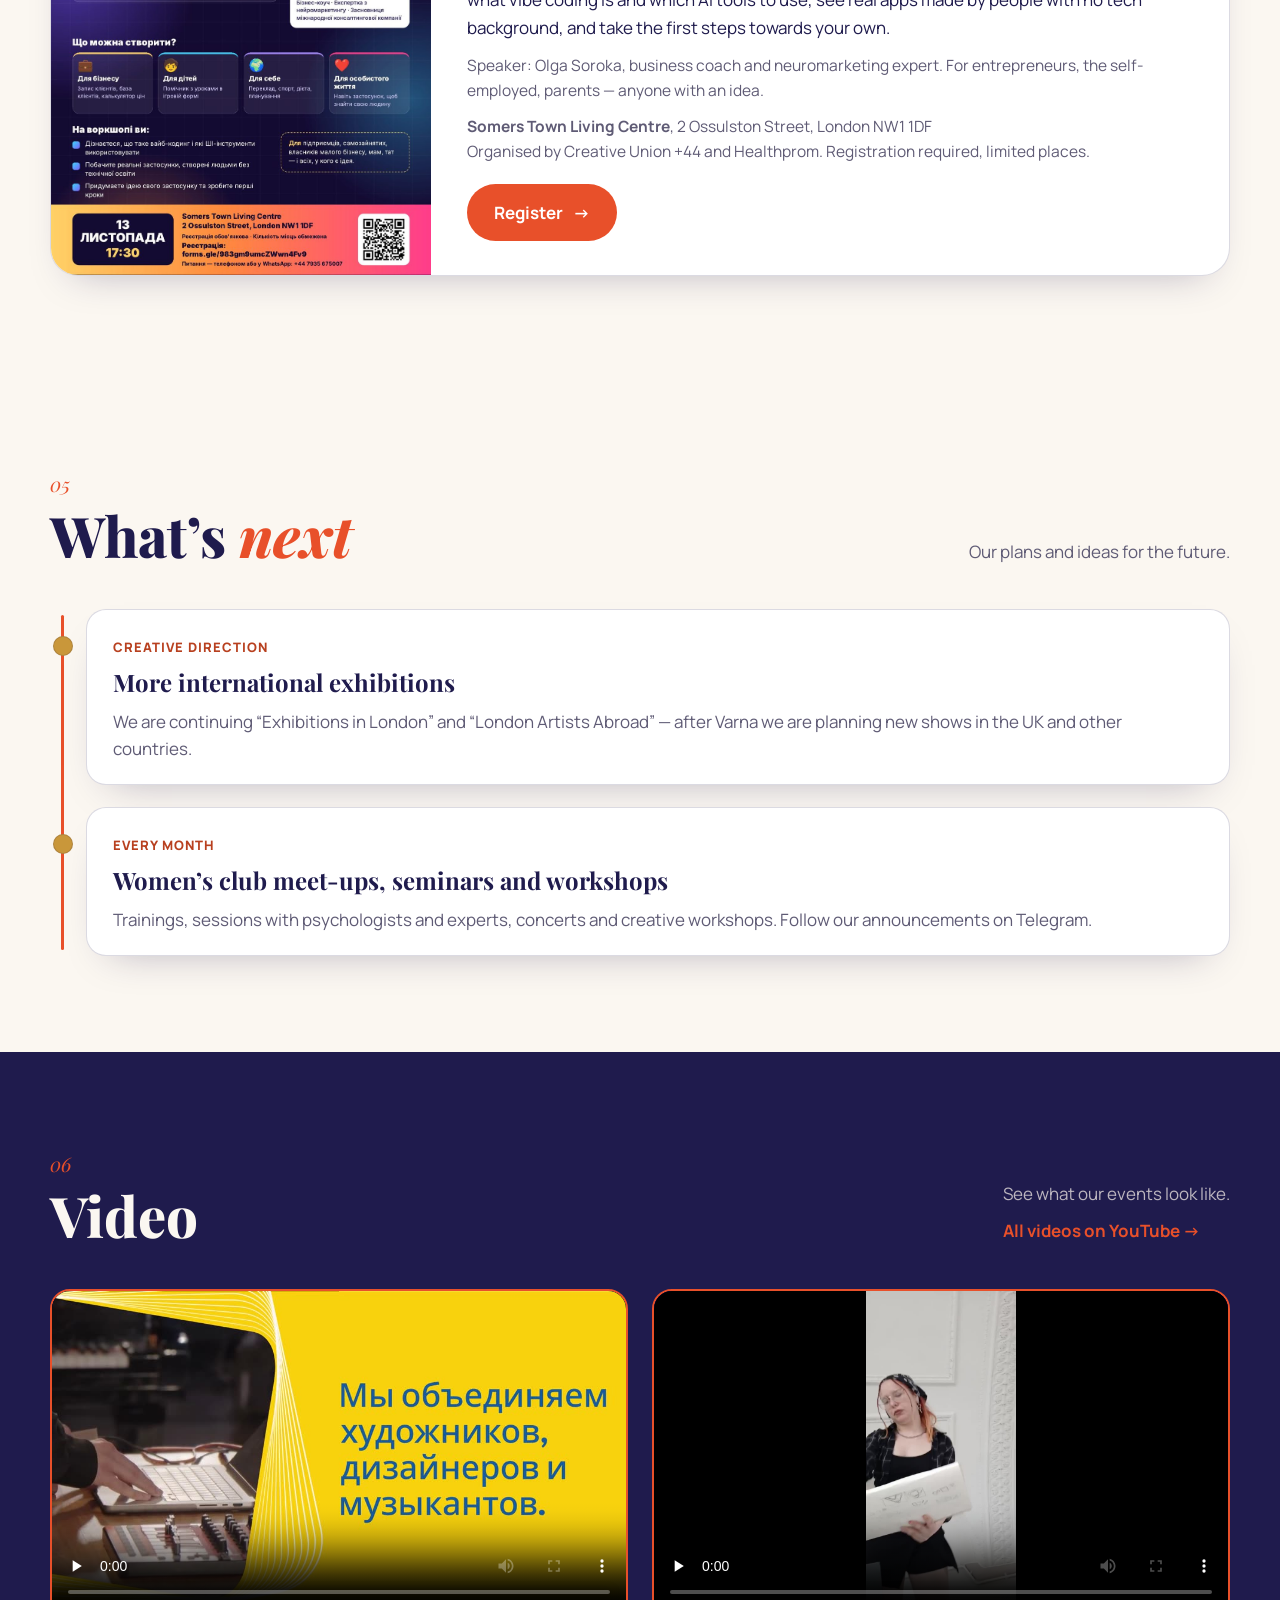
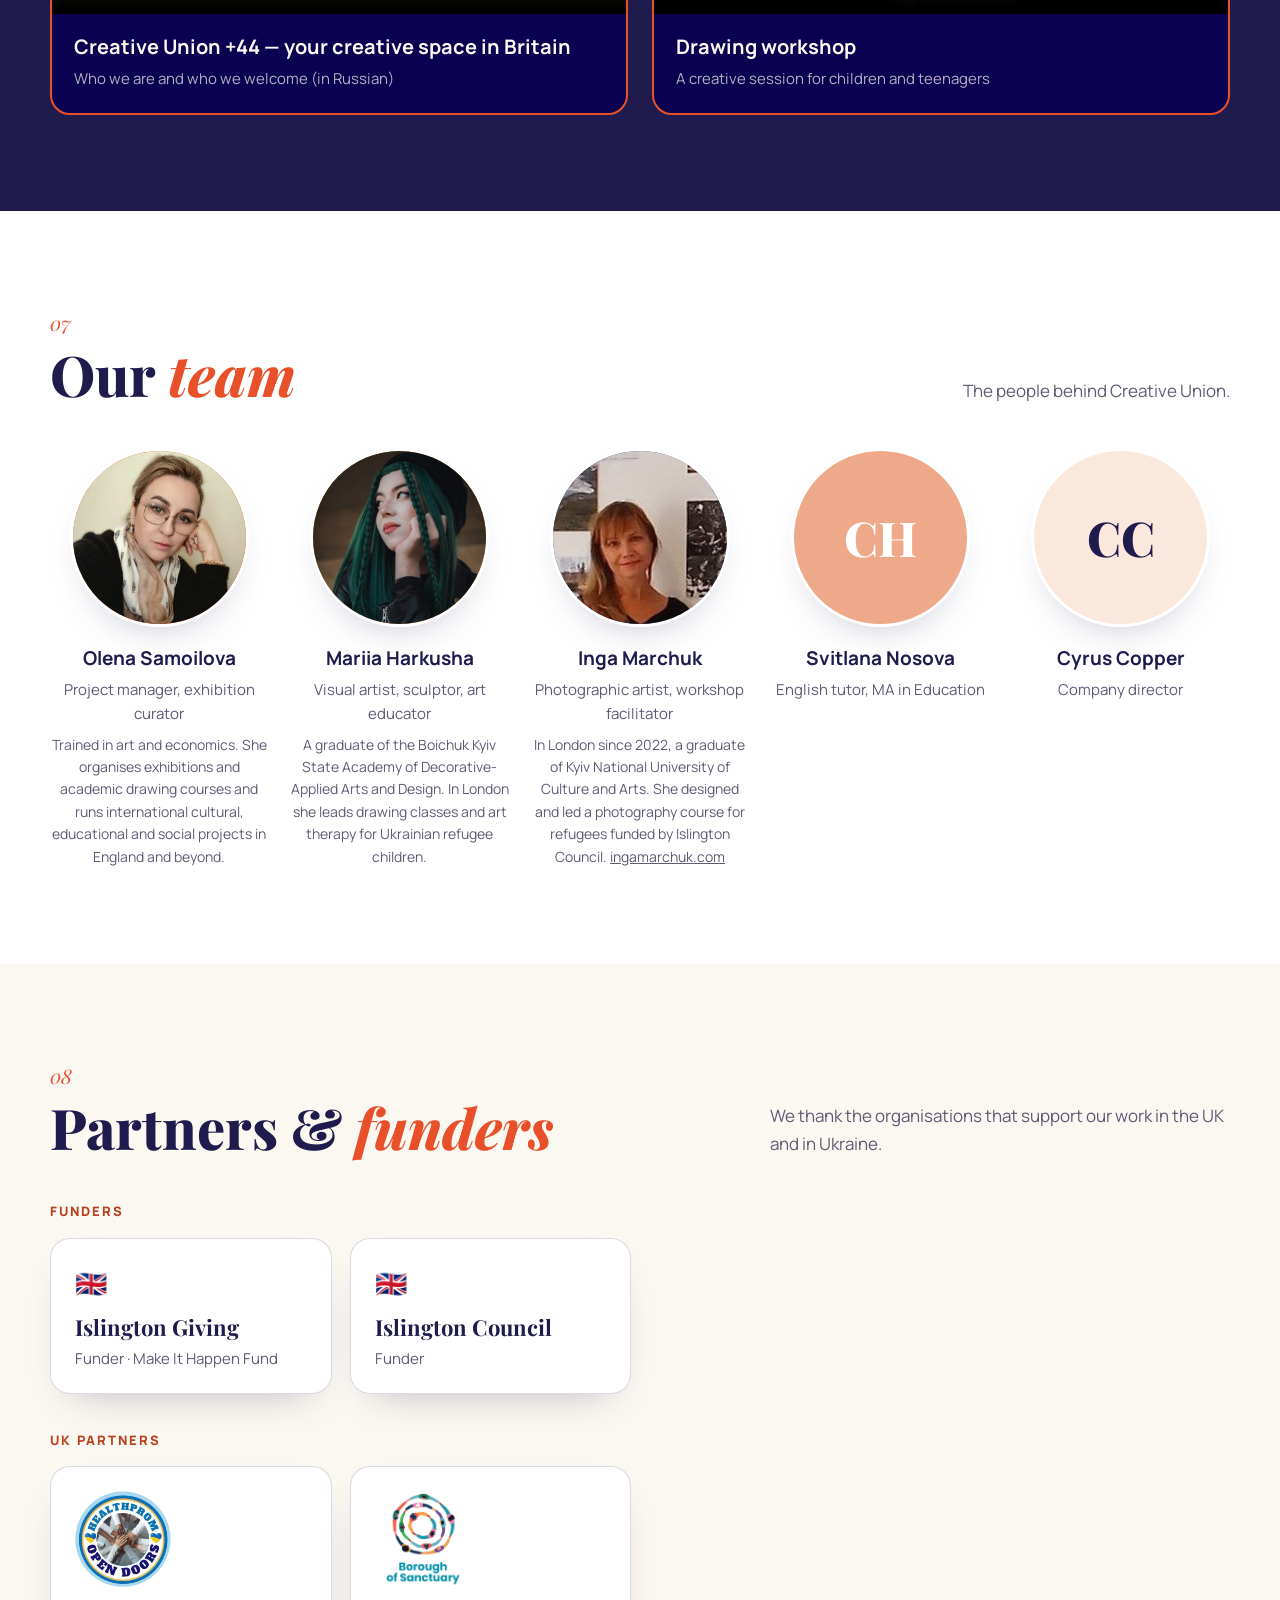
==== commit 8f7ad2ac: "Google-friendly favicons (48/96/192/512, favicon.ico) and Organization structured data Co-Authored-B" ====
--- a/index.html
+++ b/index.html
@@ -10,7 +10,9 @@
   <link rel="preconnect" href="https://fonts.gstatic.com" crossorigin>
   <link href="https://fonts.googleapis.com/css2?family=Manrope:wght@400;600;700;800&family=Playfair+Display:ital,wght@0,700;0,800;1,700;1,800&display=swap&subset=cyrillic" rel="stylesheet">
   <link rel="stylesheet" href="styles.css">
-  <link rel="icon" type="image/png" href="img/favicon.png">
+  <link rel="icon" href="/favicon.ico" sizes="48x48">
+  <link rel="icon" type="image/png" sizes="96x96" href="img/favicon-96.png">
+  <link rel="icon" type="image/png" sizes="192x192" href="img/favicon-192.png">
   <link rel="apple-touch-icon" href="img/apple-touch-icon.png">
   <link rel="canonical" href="https://creativeunion44.org.uk/">
   <meta property="og:type" content="website">
@@ -18,6 +20,32 @@
   <meta property="og:title" content="Creative Union +44 CIC">
   <meta property="og:description" content="Lady Club London, Creative Union ART, education and social support for the Ukrainian community in London.">
   <meta property="og:image" content="https://creativeunion44.org.uk/img/logo.png">
+  <script type="application/ld+json">
+  {
+    "@context": "https://schema.org",
+    "@type": "NGO",
+    "name": "Creative Union +44 CIC",
+    "alternateName": ["Creative Union 44", "CREATIVE UNION +44 C.I.C.", "Creative Union ART"],
+    "url": "https://creativeunion44.org.uk/",
+    "logo": "https://creativeunion44.org.uk/img/favicon-512.png",
+    "image": "https://creativeunion44.org.uk/img/logo.png",
+    "description": "London-based Community Interest Company that empowers Ukrainian women through creativity, cultural exchange and growth: Lady Club London, Creative Union ART, education and social support.",
+    "email": "creative.union44@gmail.com",
+    "telephone": "+44 7935 675007",
+    "areaServed": "London",
+    "address": {"@type": "PostalAddress", "addressLocality": "London", "addressCountry": "GB"},
+    "identifier": {"@type": "PropertyValue", "propertyID": "Companies House", "value": "16237503"},
+    "sameAs": [
+      "https://www.facebook.com/creative.union.44",
+      "https://www.instagram.com/creativeunionart/",
+      "https://www.tiktok.com/@creative.union.44",
+      "https://www.youtube.com/@creativeunion44",
+      "https://t.me/creativeunion44",
+      "https://www.creativeunion.art/",
+      "https://find-and-update.company-information.service.gov.uk/company/16237503"
+    ]
+  }
+  </script>
 </head>
 <body>
 
@@ -699,6 +727,7 @@
         <div class="actions">
           <a class="btn dark-btn" href="#contact"><span data-l="uk">Стати волонтером</span><span data-l="en">Volunteer</span></a>
           <a class="btn" href="#contact"><span data-l="uk">Стати партнером</span><span data-l="en">Partner with us</span></a>
+          <a class="btn" href="https://g.page/r/CUErCj1CjbPgEAI/review" target="_blank" rel="noopener">⭐ <span data-l="uk">Залишити відгук</span><span data-l="en">Leave a review</span></a>
         </div>
       </div>
     </div>
@@ -729,12 +758,13 @@
             <span><small><span data-l="uk">Адреса</span><span data-l="en">Address</span></small><b>177 Holly Park Estate, London N4 4BL</b></span>
           </div>
           <div class="socials">
-            <a href="https://www.facebook.com/share/1Dvsh4jACr/" target="_blank" rel="noopener">Facebook</a>
+            <a href="https://www.facebook.com/creative.union.44" target="_blank" rel="noopener">Facebook</a>
             <a href="https://www.tiktok.com/@creative.union.44" target="_blank" rel="noopener">TikTok</a>
             <a href="https://t.me/creativeunion44" target="_blank" rel="noopener">Telegram</a>
             <a href="https://t.me/Lady_Club_London" target="_blank" rel="noopener">Lady Club London</a>
             <a href="https://www.instagram.com/creativeunionart/" target="_blank" rel="noopener">Instagram · ART</a>
             <a href="https://www.youtube.com/@creativeunion44" target="_blank" rel="noopener">YouTube</a>
+            <a href="https://g.page/r/CUErCj1CjbPgEAI/review" target="_blank" rel="noopener">⭐ Google</a>
           </div>
         </div>
         <div class="map-box reveal">
